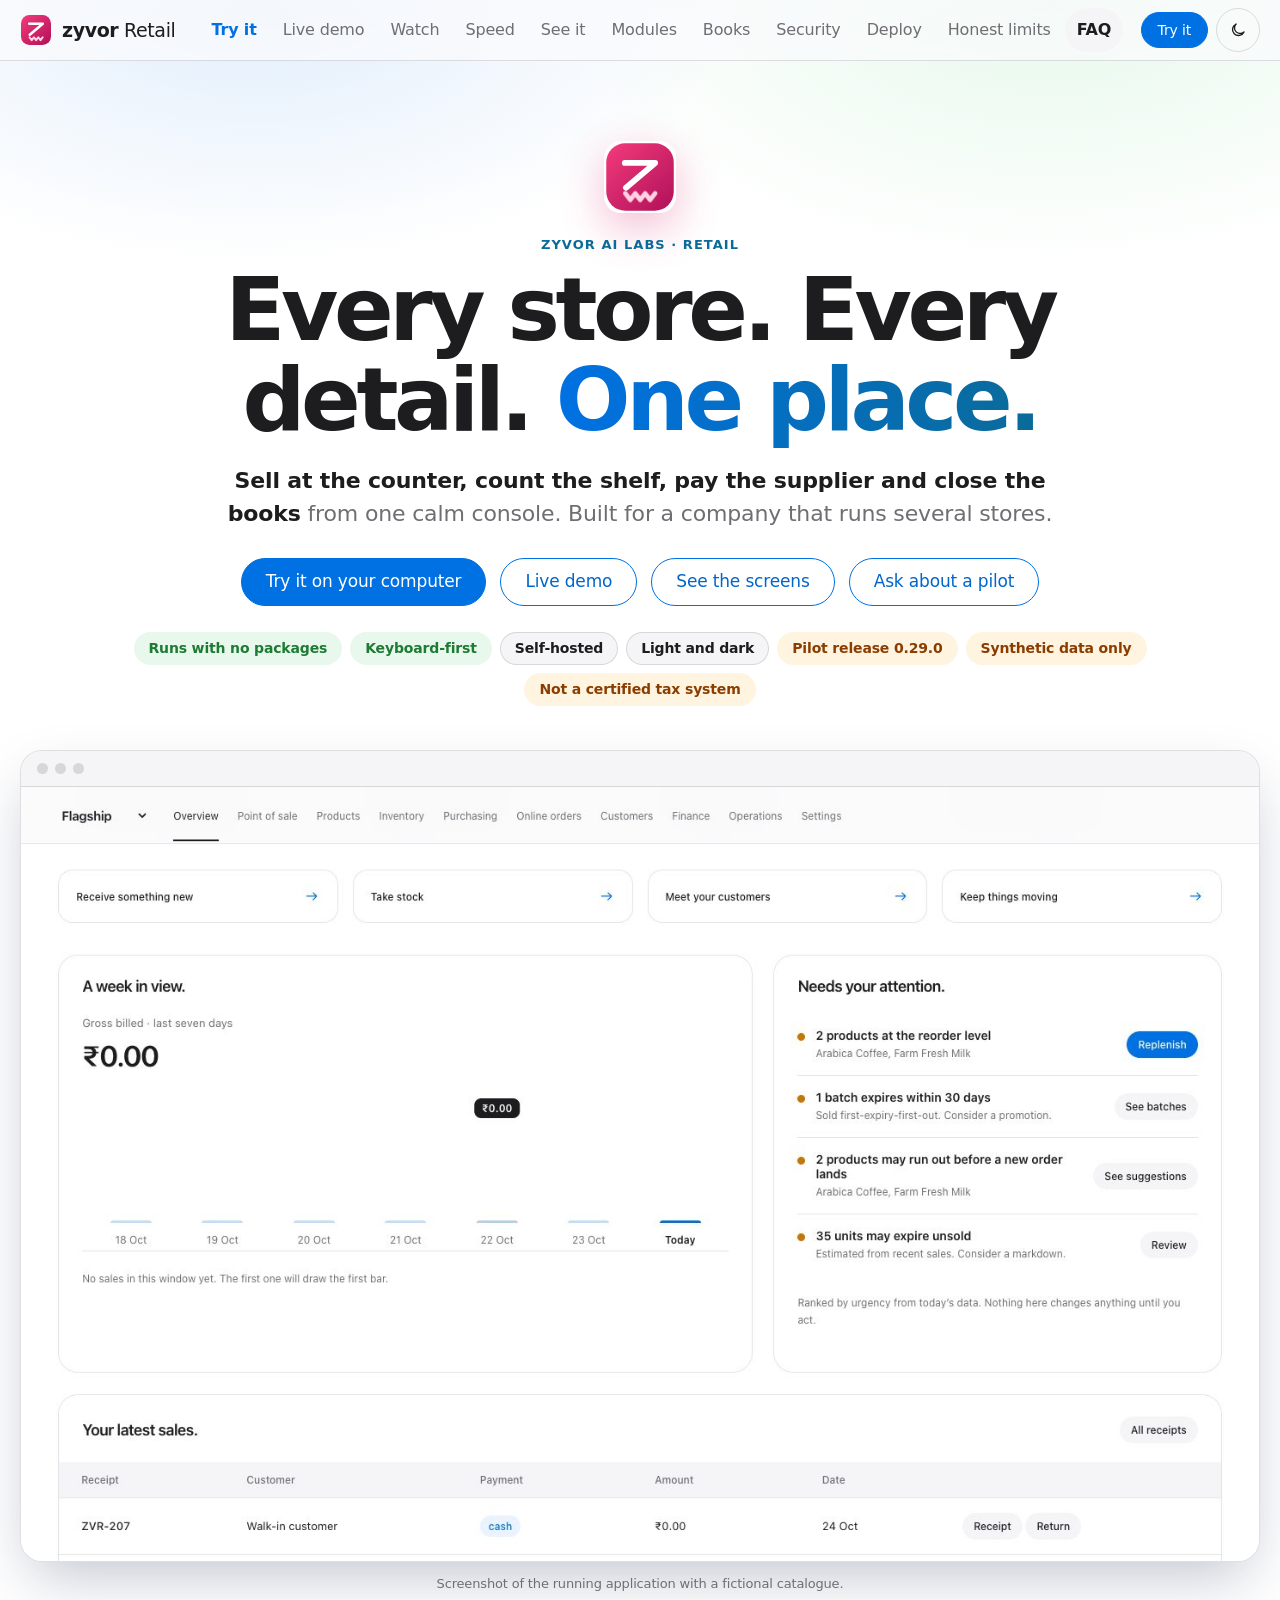
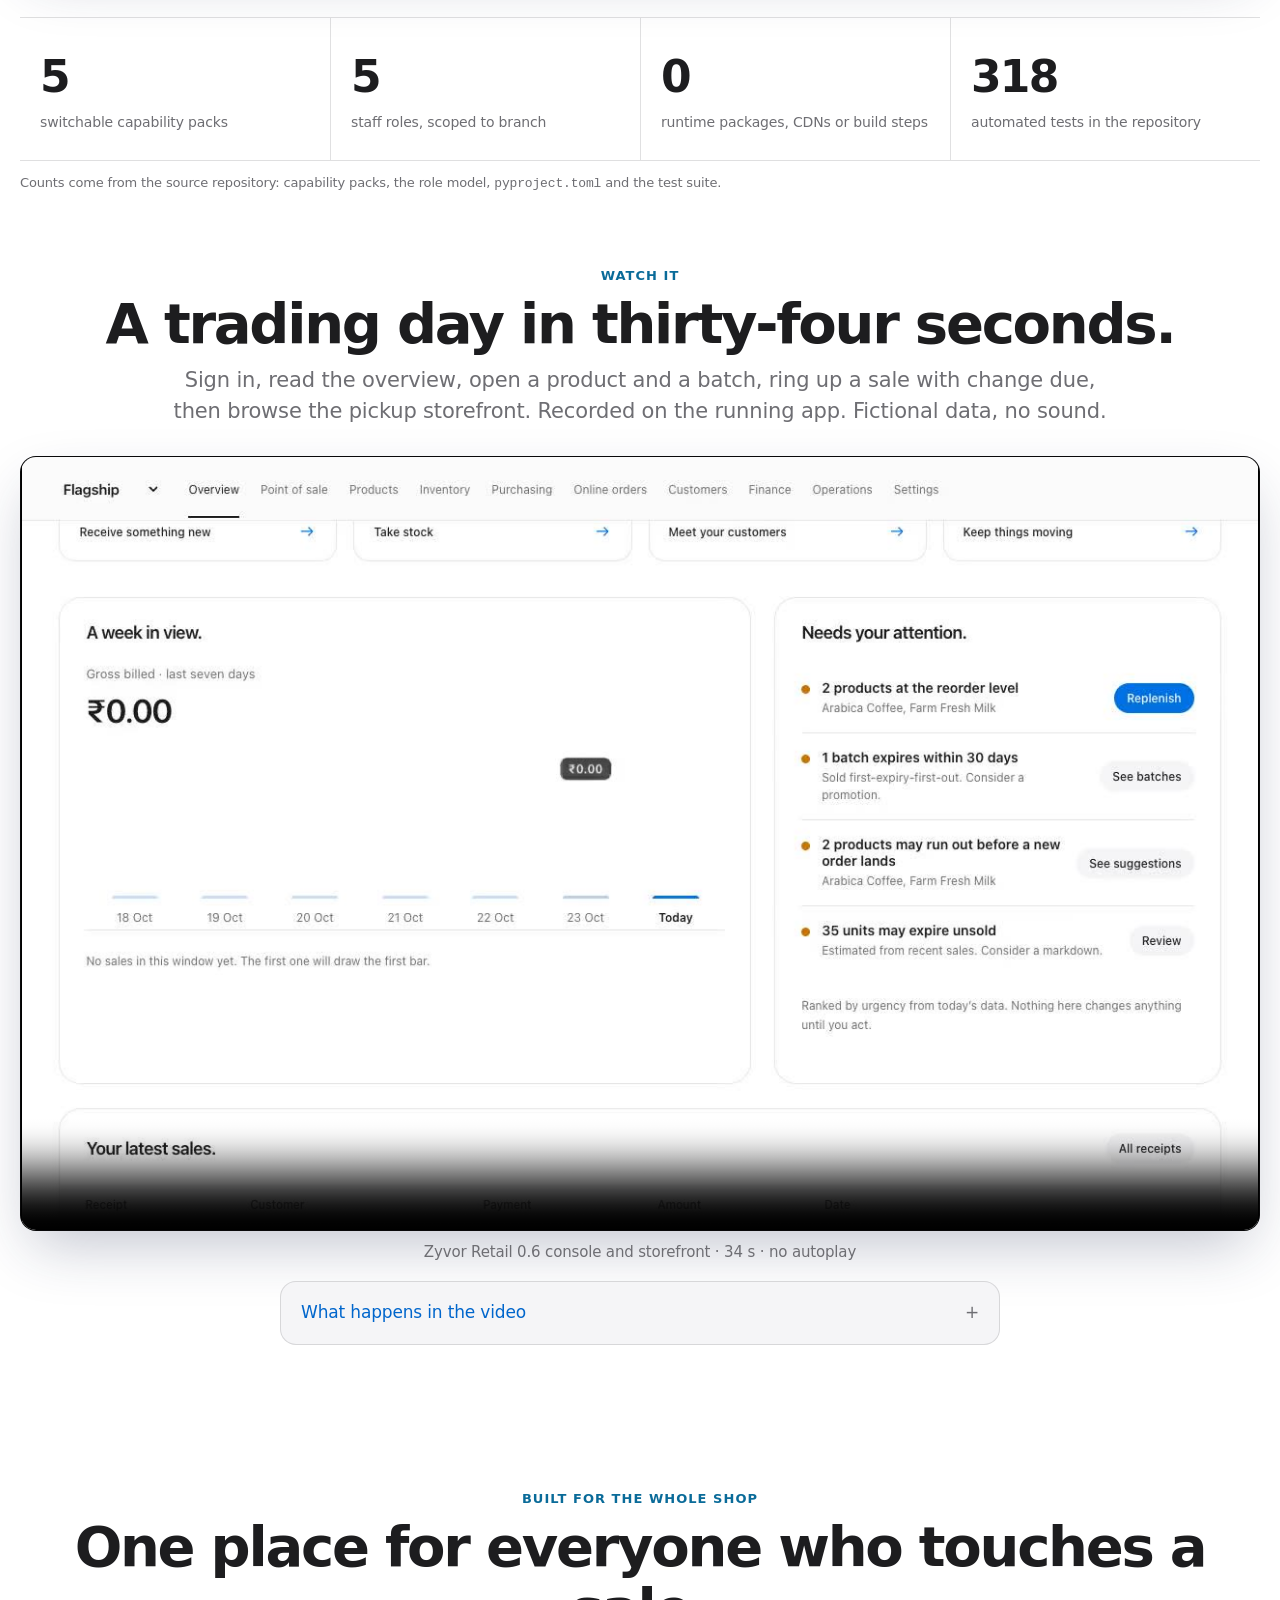
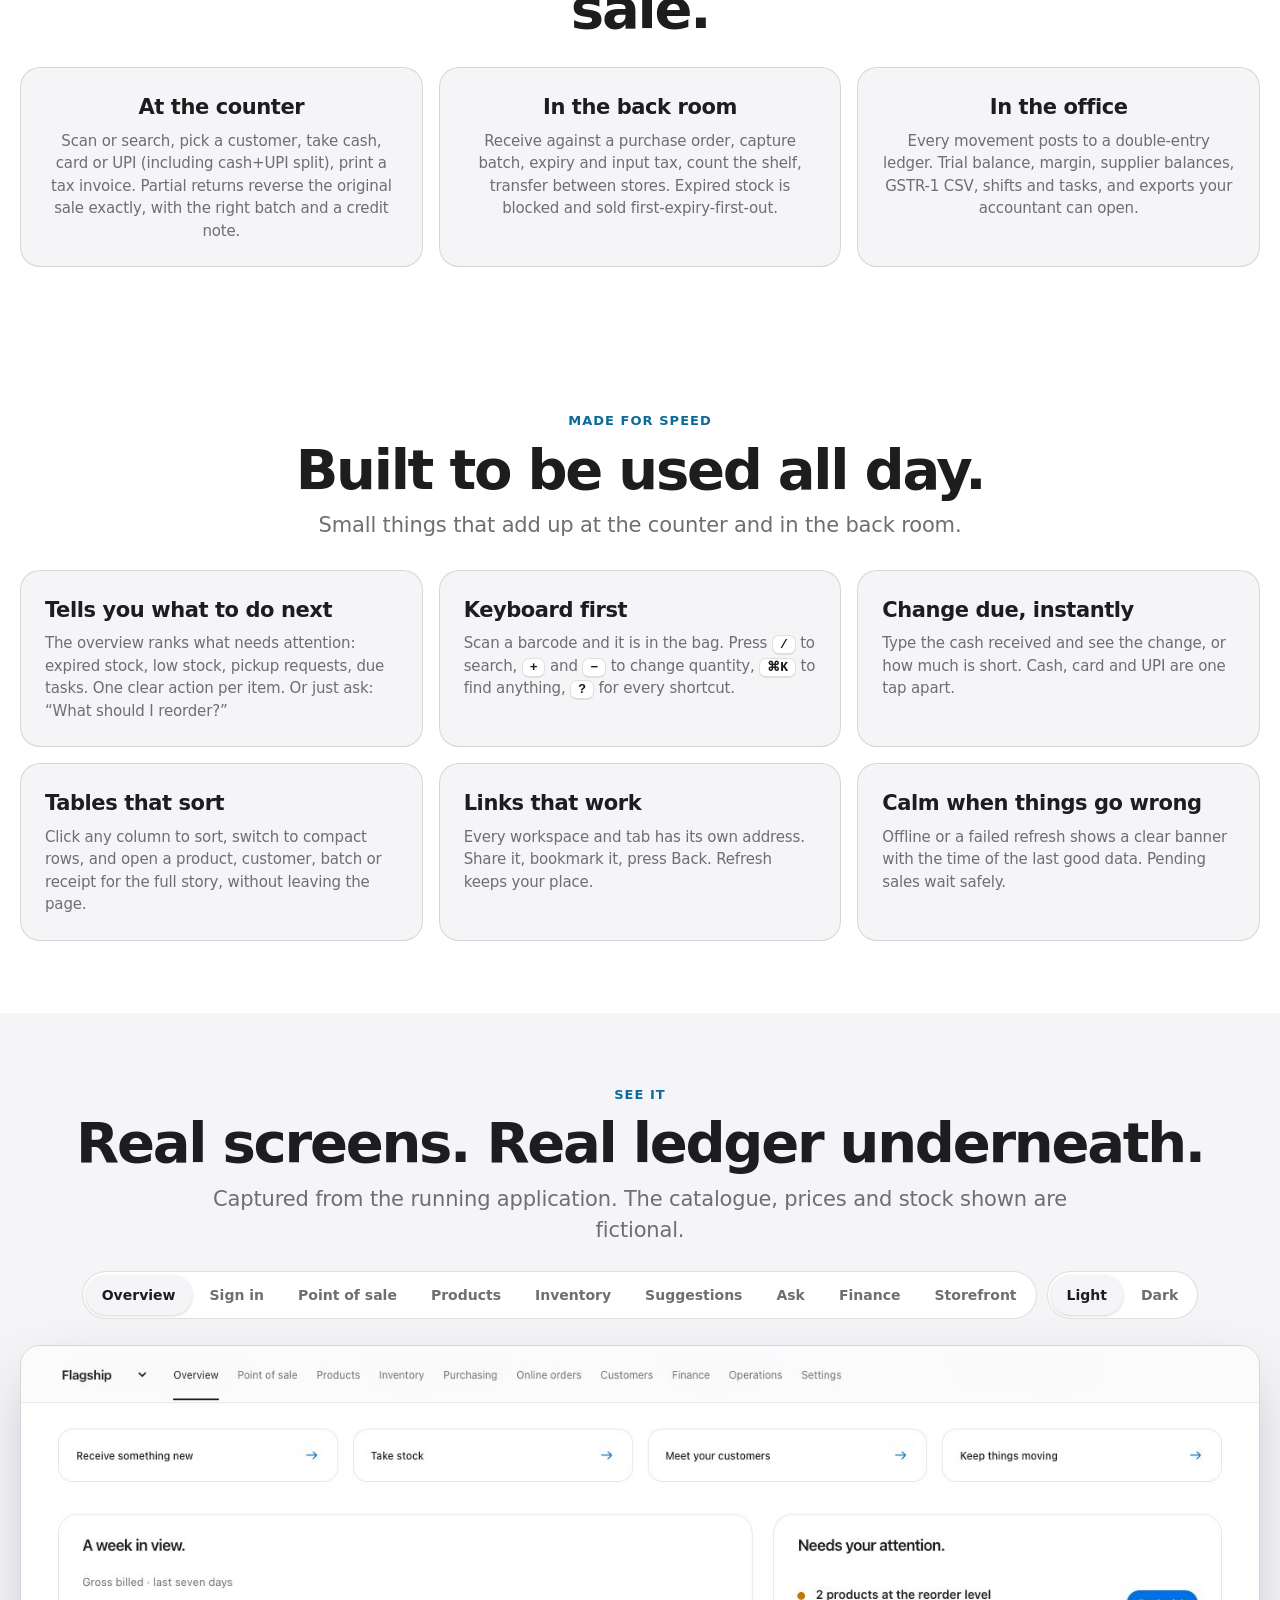
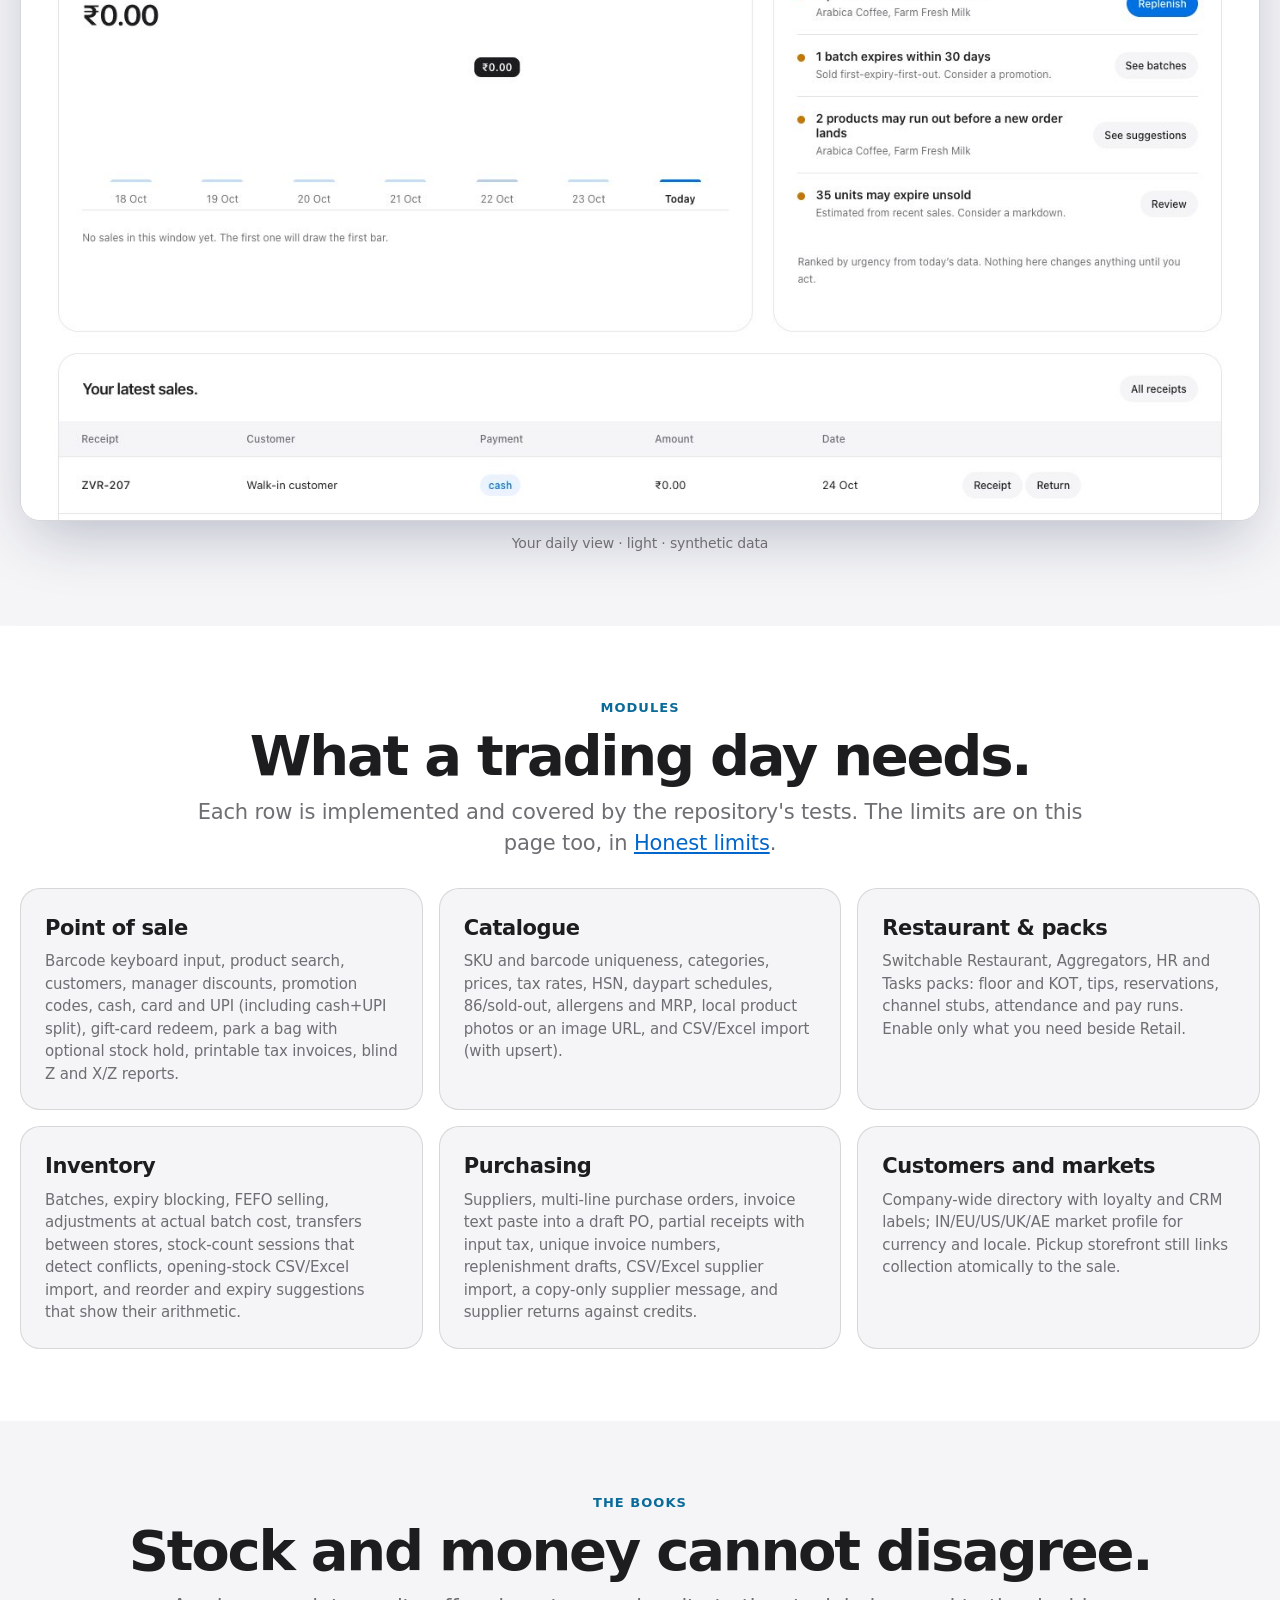
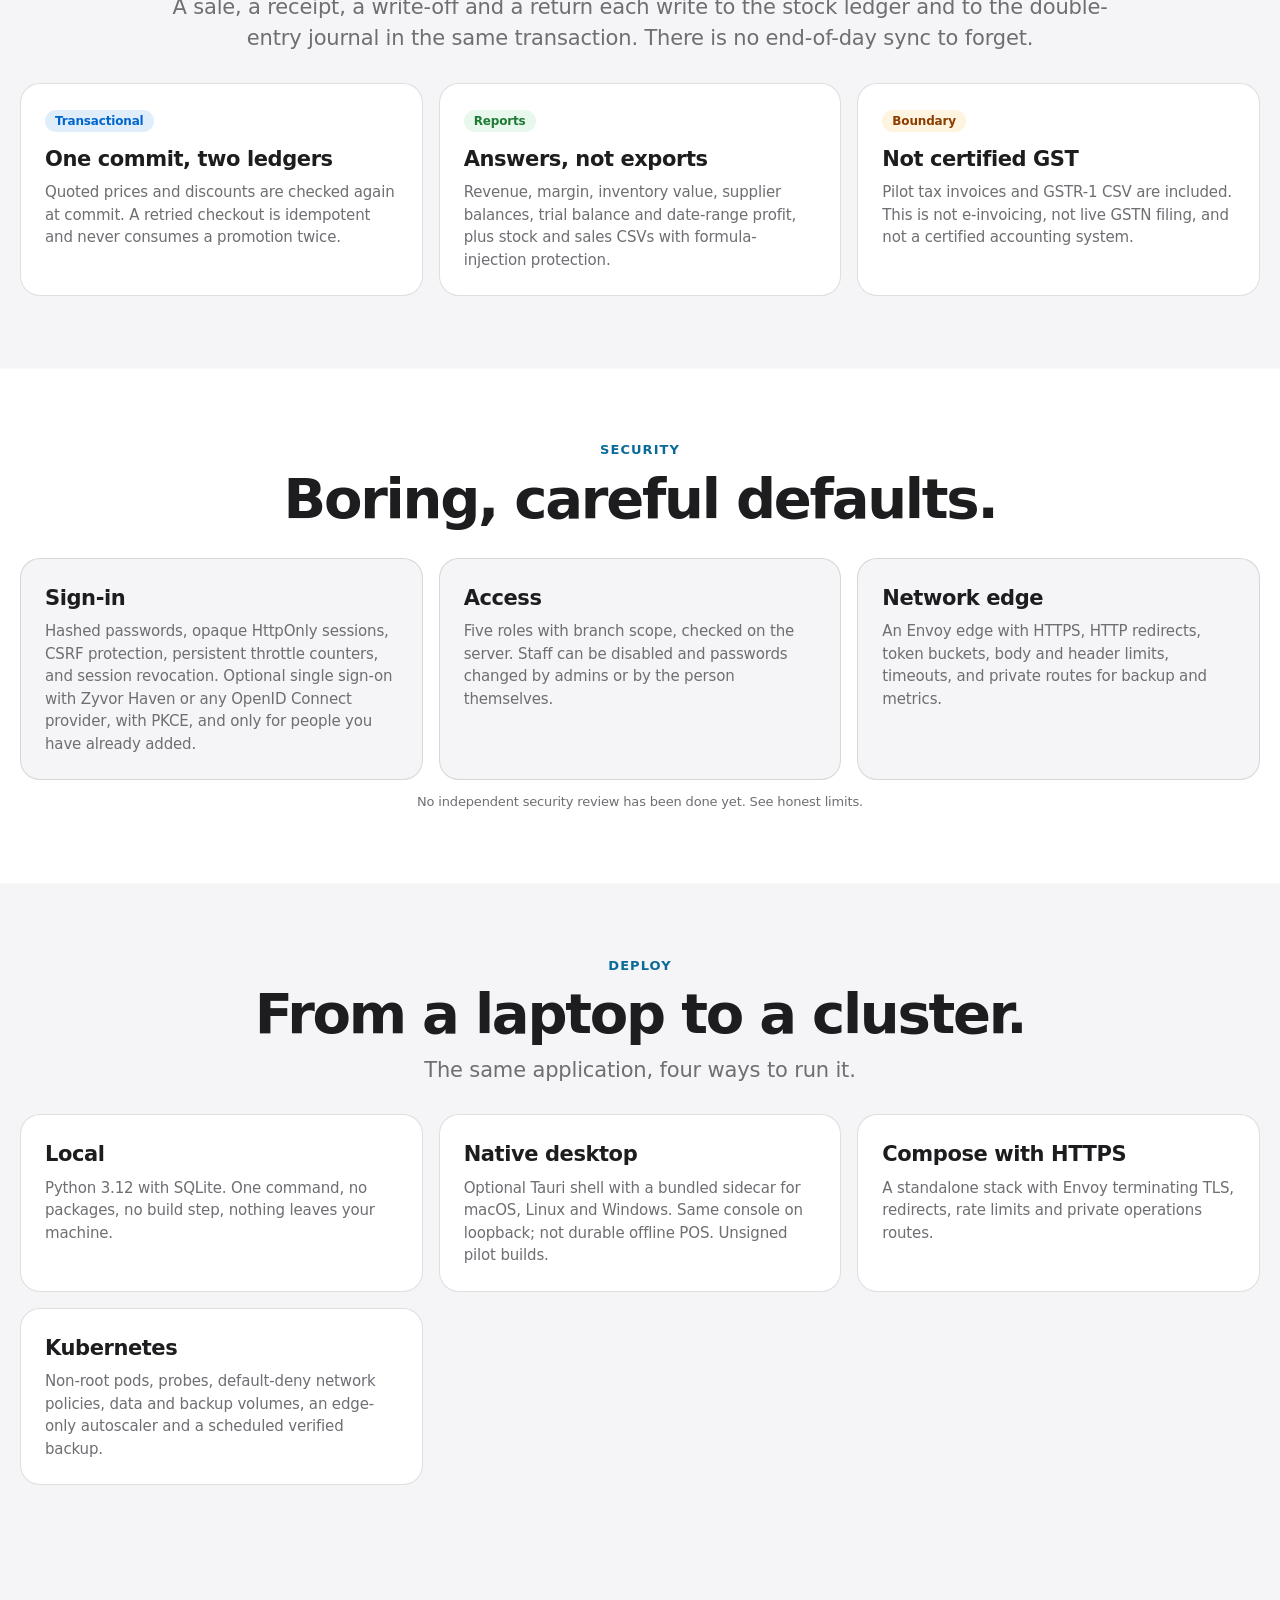
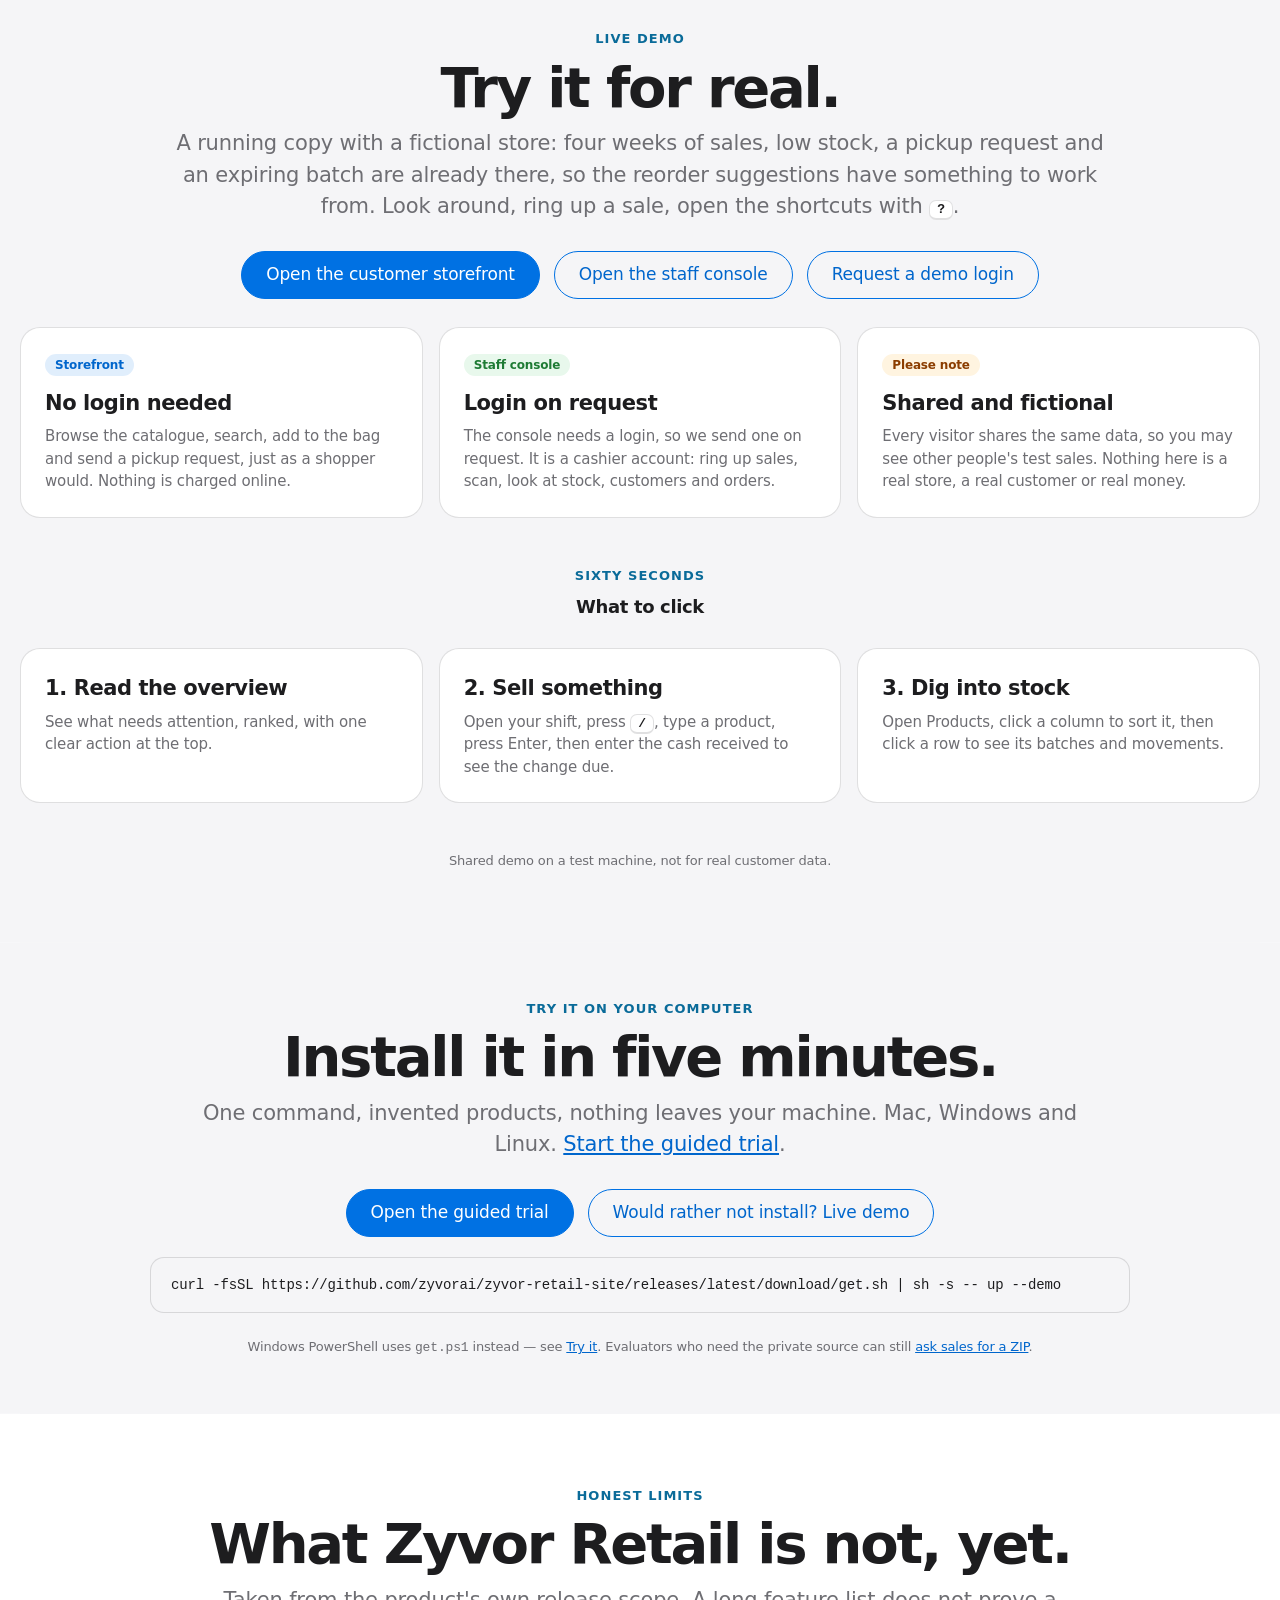
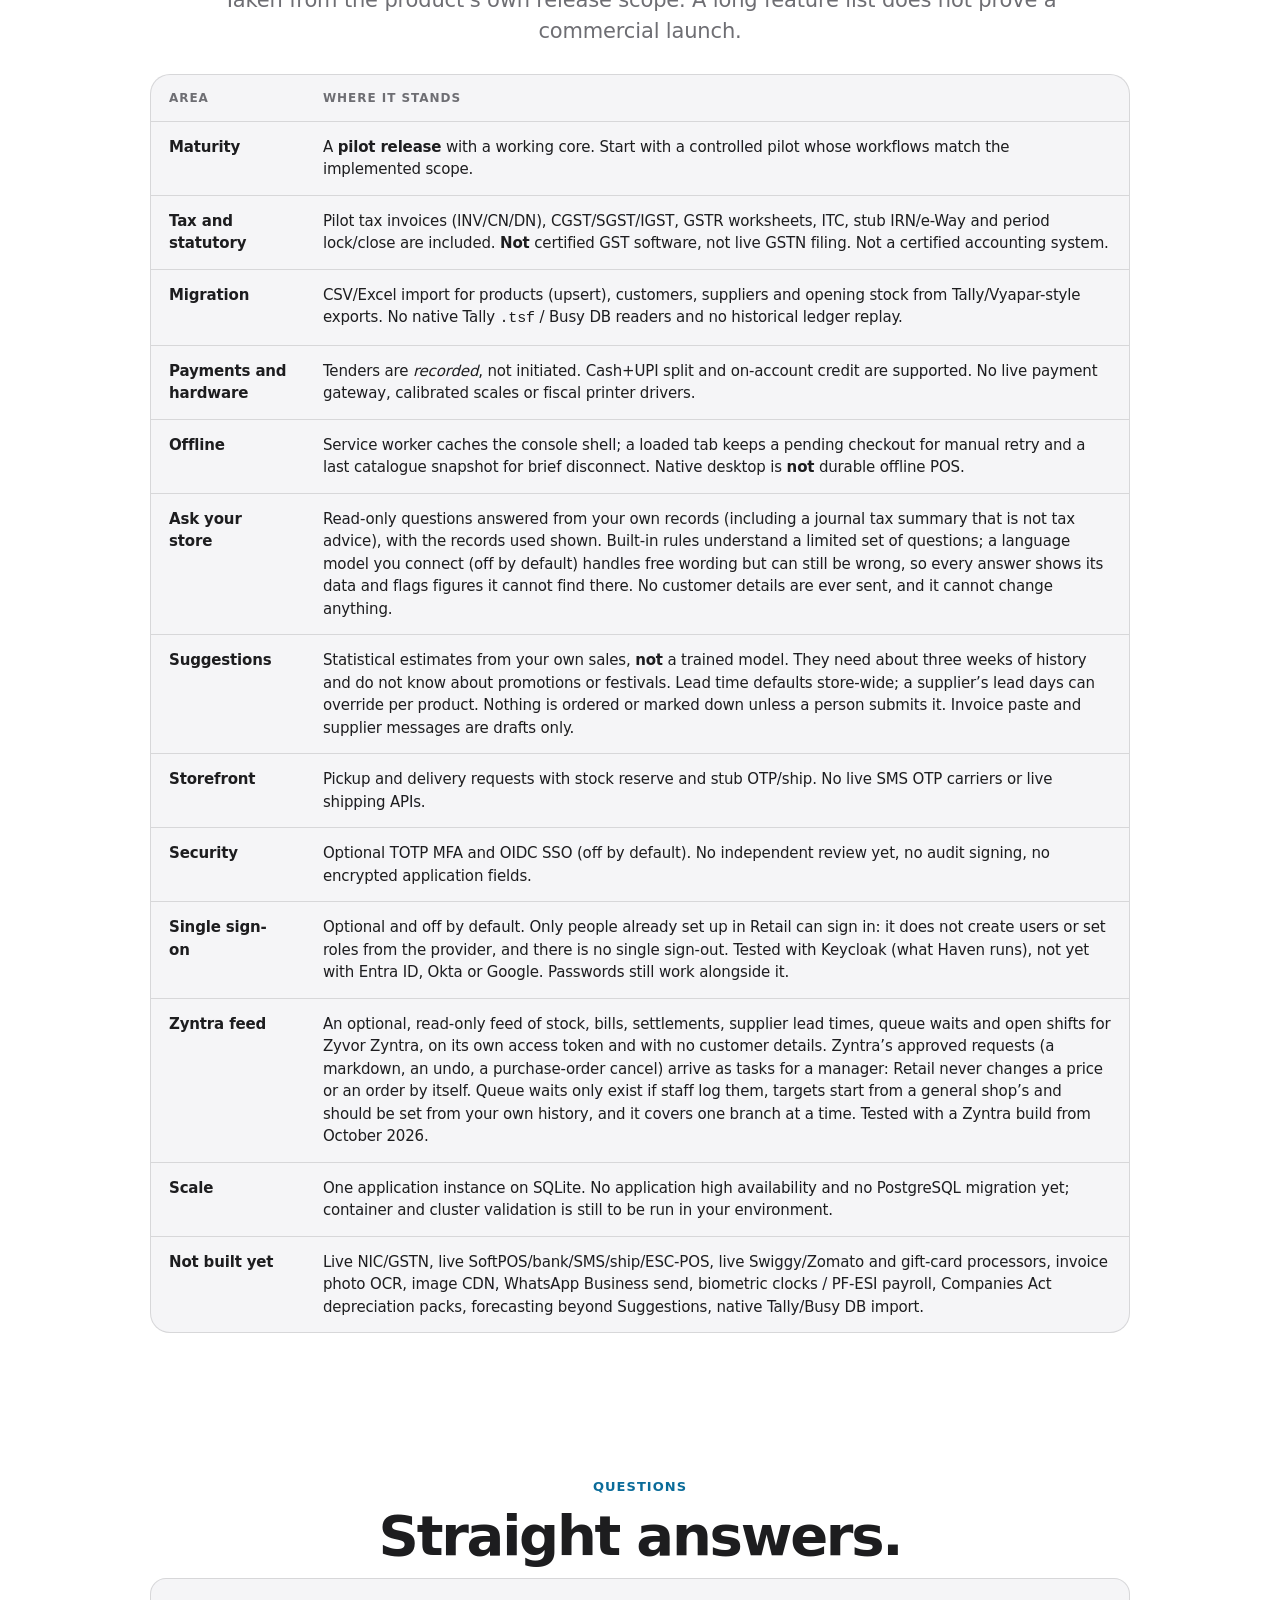
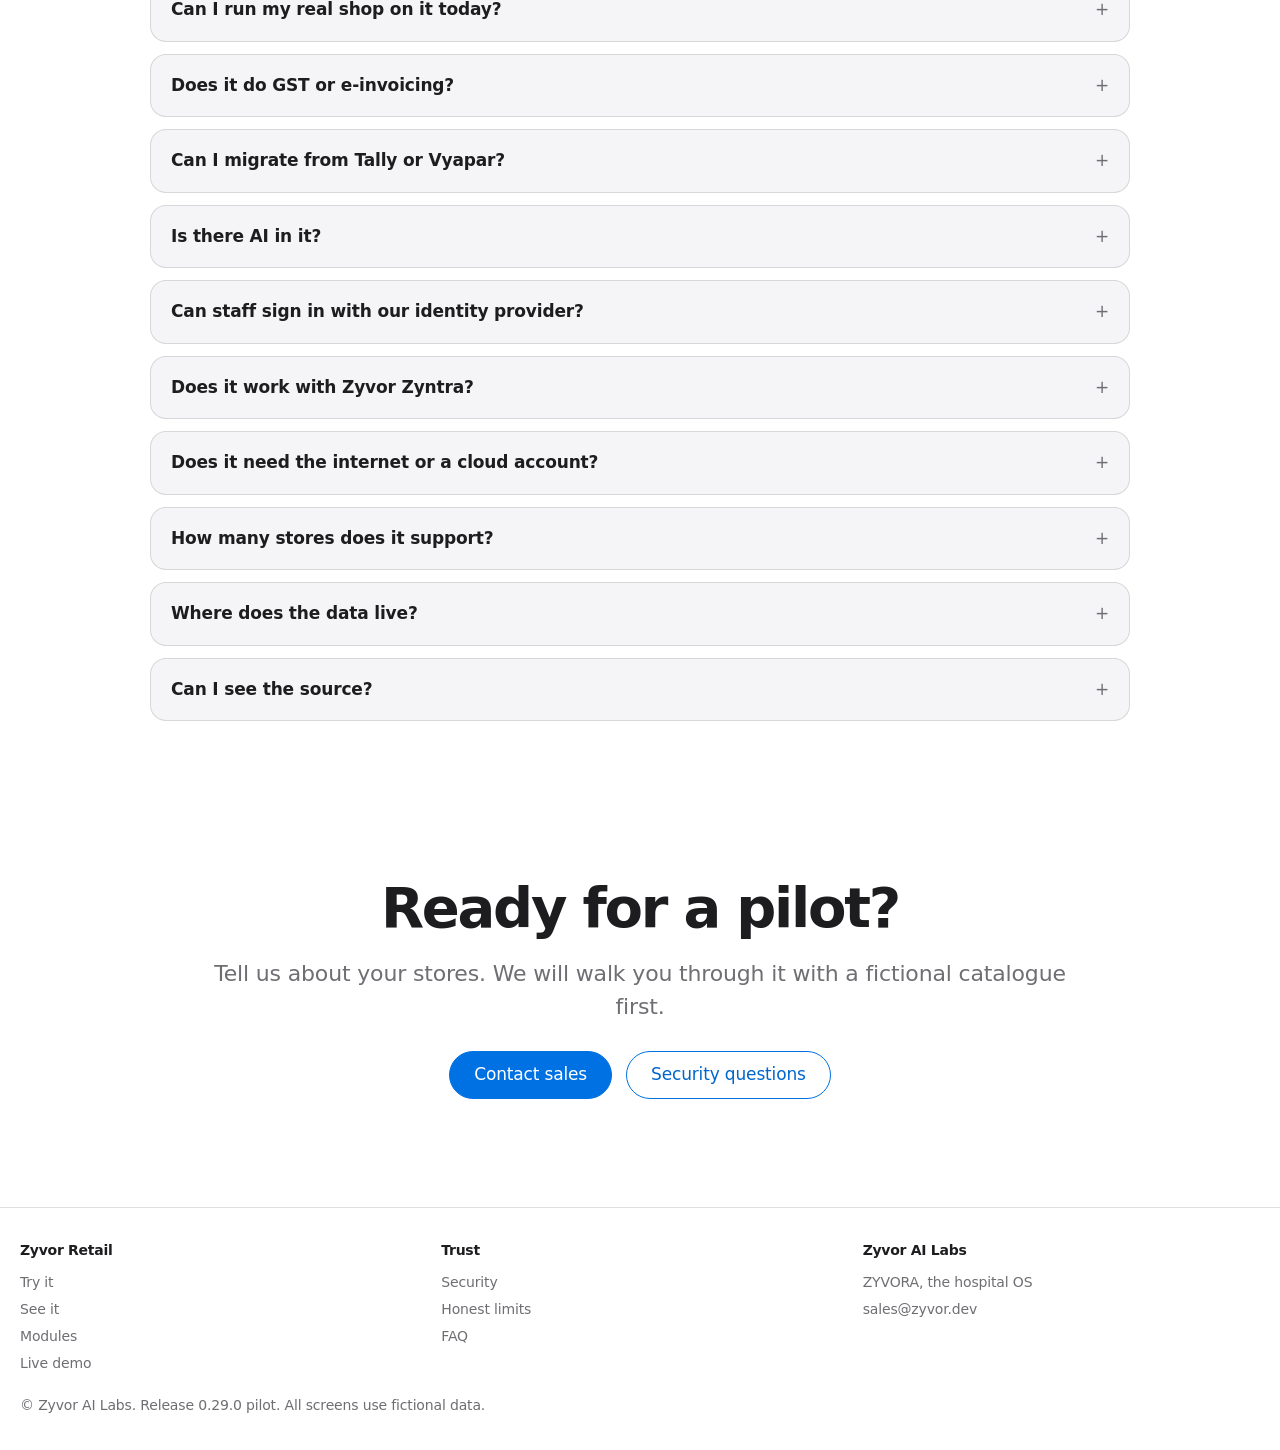
==== index.html @ 4e41969c "Site and trial assets for Zyvor Retail 0.29.0. Refresh GH Pages copy for packs, hospitality and IN/E" ====
<!doctype html>
<html lang="en" data-theme="light">
<head>
<meta charset="utf-8">
<meta name="viewport" content="width=device-width,initial-scale=1">
<title>Zyvor Retail · Every store. Every detail. One place.</title>
<meta name="description" content="Zyvor Retail is Zyvor AI Labs' retail application: point of sale, stock ledger with batches and expiry, purchasing, a pickup storefront and double-entry bookkeeping for a company with many stores. Runs with no packages and no cloud. Pilot release; synthetic data only.">
<meta name="theme-color" content="#ffffff">
<link rel="canonical" href="https://zyvorai.github.io/zyvor-retail-site/">
<link rel="icon" href="assets/retail.svg" type="image/svg+xml">
<link rel="apple-touch-icon" href="assets/apple-touch-icon.png">
<meta property="og:type" content="website">
<meta property="og:site_name" content="Zyvor Retail">
<meta property="og:title" content="Zyvor Retail · Every store. Every detail. One place.">
<meta property="og:description" content="POS, stock, purchasing, pickup storefront and bookkeeping for multi-store retail. No packages, no cloud.">
<meta property="og:url" content="https://zyvorai.github.io/zyvor-retail-site/">
<meta property="og:image" content="https://zyvorai.github.io/zyvor-retail-site/assets/og.png">
<meta property="og:image:width" content="1200"><meta property="og:image:height" content="630">
<meta property="og:image:alt" content="Zyvor Retail: every store, every detail, one place">
<meta name="twitter:card" content="summary_large_image">
<meta name="twitter:title" content="Zyvor Retail · Every store. Every detail. One place.">
<meta name="twitter:description" content="POS, stock, purchasing, pickup storefront and bookkeeping for multi-store retail.">
<meta name="twitter:image" content="https://zyvorai.github.io/zyvor-retail-site/assets/og.png">
<script type="application/ld+json">{"@context":"https://schema.org","@type":"SoftwareApplication","name":"Zyvor Retail","applicationCategory":"BusinessApplication","operatingSystem":"macOS, Windows, Linux, containers, Kubernetes","description":"Retail application for a company with several stores: point of sale, batch and expiry stock ledger, purchasing, customers, loyalty, pickup storefront and double-entry bookkeeping.","publisher":{"@type":"Organization","name":"Zyvor AI Labs"},"url":"https://zyvorai.github.io/zyvor-retail-site/"}</script>
<script src="theme.js"></script>
<link rel="stylesheet" href="site.css">
</head>
<body>
<a class="skip" href="#main">Skip to content</a>

<header class="bar">
  <a class="brand" href="#top" aria-label="Zyvor Retail home">
    <img class="logo" src="assets/retail.svg" alt="" width="32" height="32">
    <span class="wm"><b>zyvor</b> Retail</span>
  </a>
  <nav id="sections" aria-label="Sections">
    <a class="nav-try" href="try/">Try it</a><a href="#demo">Live demo</a><a href="#watch">Watch</a><a href="#speed">Speed</a><a href="#see">See it</a><a href="#modules">Modules</a><a href="#books">Books</a><a href="#security">Security</a><a href="#deploy">Deploy</a><a href="#honest">Honest limits</a><a href="#faq">FAQ</a>
  </nav>
  <div class="bar-actions">
    <a class="btn small primary" href="try/">Try it</a>
    <button id="theme" class="icon" type="button" aria-pressed="false" aria-label="Switch to dark mode">
      <svg class="i-moon" viewBox="0 0 24 24" aria-hidden="true"><path d="M20 14.5A8 8 0 1 1 9.5 4a6.5 6.5 0 0 0 10.5 10.5z"/></svg>
      <svg class="i-sun" viewBox="0 0 24 24" aria-hidden="true"><circle cx="12" cy="12" r="4"/><path d="M12 2v2M12 20v2M4.9 4.9l1.4 1.4M17.7 17.7l1.4 1.4M2 12h2M20 12h2M4.9 19.1l1.4-1.4M17.7 6.3l1.4-1.4"/></svg>
    </button>
  </div>
</header>

<main id="main">
<section class="hero" id="top">
  <svg class="hero-z z-draw" viewBox="0 0 64 64" width="72" height="72" role="img" aria-label="Zyvor Retail"><defs><linearGradient id="rg" x1="6" y1="4" x2="58" y2="60" gradientUnits="userSpaceOnUse"><stop offset="0" stop-color="#f0397a"/><stop offset="1" stop-color="#b3125b"/></linearGradient></defs><rect x="2" y="2" width="60" height="60" rx="17" fill="url(#rg)"/><path class="z-stroke" pathLength="1" d="M18.5 19.5H45.5L19.5 41.5" fill="none" stroke="#fff" stroke-width="5.2" stroke-linecap="round" stroke-linejoin="round"/><path class="z-tear" pathLength="1" d="M19 46.5l4.4 5.8 4.4-5.8 4.4 5.8 4.4-5.8 4.4 5.8 4.4-5.8" fill="none" stroke="#ffd1e3" stroke-width="4" stroke-linecap="round" stroke-linejoin="round"/></svg>
  <p class="kicker">Zyvor AI Labs · Retail</p>
  <h1>Every store. Every detail. <em>One place.</em></h1>
  <p class="lede"><strong>Sell at the counter, count the shelf, pay the supplier and close the books</strong> from one calm console. Built for a company that runs several stores.</p>
  <div class="cta"><a class="btn primary" href="try/">Try it on your computer</a><a class="btn" href="#demo">Live demo</a><a class="btn" href="#see">See the screens</a><a class="btn" href="mailto:sales@zyvor.dev?subject=Zyvor%20Retail%20pilot">Ask about a pilot</a></div>
  <ul class="chips" aria-label="Status">
    <li class="ok">Runs with no packages</li><li class="ok">Keyboard-first</li><li>Self-hosted</li><li>Light and dark</li><li class="warn">Pilot release 0.29.0</li><li class="warn">Synthetic data only</li><li class="warn">Not a certified tax system</li>
  </ul>
  <div class="window" role="group" aria-label="A screenshot of the Zyvor Retail overview (synthetic data)"><div class="dots" aria-hidden="true"><i></i><i></i><i></i></div>
    <img class="only-light" src="shots/light-overview.jpg" alt="Zyvor Retail overview: net revenue, gross profit, inventory value and replenishment, with quick actions (synthetic data)" width="1440" height="900" fetchpriority="high" decoding="async"><img class="only-dark" src="shots/dark-overview.jpg" alt="Zyvor Retail overview in dark mode (synthetic data)" width="1440" height="900" loading="lazy" decoding="async"></div>
  <p class="foot">Screenshot of the running application with a fictional catalogue.</p>
</section>

<section class="band" aria-label="By the numbers">
  <div><b>5</b><span>switchable capability packs</span></div>
  <div><b>5</b><span>staff roles, scoped to branch</span></div>
  <div><b>0</b><span>runtime packages, CDNs or build steps</span></div>
  <div><b>318</b><span>automated tests in the repository</span></div>
</section>
<p class="foot">Counts come from the source repository: capability packs, the role model, <code>pyproject.toml</code> and the test suite.</p>

<section id="watch" class="center">
  <p class="kicker">Watch it</p>
  <h2>A trading day in thirty-four seconds.</h2>
  <p class="sub">Sign in, read the overview, open a product and a batch, ring up a sale with change due, then browse the pickup storefront. Recorded on the running app. Fictional data, no sound.</p>
  <figure class="walk"><video controls preload="none" playsinline width="1280" height="800" poster="media/poster.jpg" aria-describedby="walk-text"><source src="media/walkthrough.webm" type="video/webm"><source src="media/walkthrough.mp4" type="video/mp4">Your browser cannot play this video. The screens are in the gallery below.</video><figcaption>Zyvor Retail 0.6 console and storefront · 34 s · no autoplay</figcaption></figure>
  <details class="walk-text" id="walk-text"><summary>What happens in the video</summary><ol><li>The login page, then the overview with a seven-day chart and the exact figure for one day.</li><li>A product opens in a drawer with its batches and recent movements.</li><li>A batch opens in a drawer with days to expiry, units and stock value.</li><li>Two items go into a sale, cash is entered, and the sale-complete screen shows change due.</li><li>The public storefront opens a product sheet, picks a quantity and adds it to the bag.</li></ol></details>
</section>

<section id="who" class="center">
  <p class="kicker">Built for the whole shop</p>
  <h2>One place for everyone who touches a sale.</h2>
  <div class="grid">
    <div class="card rv"><h3>At the counter</h3><p>Scan or search, pick a customer, take cash, card or UPI (including cash+UPI split), print a tax invoice. Partial returns reverse the original sale exactly, with the right batch and a credit note.</p></div>
    <div class="card rv"><h3>In the back room</h3><p>Receive against a purchase order, capture batch, expiry and input tax, count the shelf, transfer between stores. Expired stock is blocked and sold first-expiry-first-out.</p></div>
    <div class="card rv"><h3>In the office</h3><p>Every movement posts to a double-entry ledger. Trial balance, margin, supplier balances, GSTR-1 CSV, shifts and tasks, and exports your accountant can open.</p></div>
  </div>
</section>

<section id="speed">
  <div class="center"><p class="kicker">Made for speed</p><h2>Built to be used all day.</h2><p class="sub">Small things that add up at the counter and in the back room.</p></div>
  <div class="grid">
    <div class="card rv"><h3>Tells you what to do next</h3><p>The overview ranks what needs attention: expired stock, low stock, pickup requests, due tasks. One clear action per item. Or just ask: &ldquo;What should I reorder?&rdquo;</p></div>
    <div class="card rv"><h3>Keyboard first</h3><p>Scan a barcode and it is in the bag. Press <kbd>/</kbd> to search, <kbd>+</kbd> and <kbd>&minus;</kbd> to change quantity, <kbd>&#8984;K</kbd> to find anything, <kbd>?</kbd> for every shortcut.</p></div>
    <div class="card rv"><h3>Change due, instantly</h3><p>Type the cash received and see the change, or how much is short. Cash, card and UPI are one tap apart.</p></div>
    <div class="card rv"><h3>Tables that sort</h3><p>Click any column to sort, switch to compact rows, and open a product, customer, batch or receipt for the full story, without leaving the page.</p></div>
    <div class="card rv"><h3>Links that work</h3><p>Every workspace and tab has its own address. Share it, bookmark it, press Back. Refresh keeps your place.</p></div>
    <div class="card rv"><h3>Calm when things go wrong</h3><p>Offline or a failed refresh shows a clear banner with the time of the last good data. Pending sales wait safely.</p></div>
  </div>
</section>

<section id="see" class="tint">
  <div class="center"><p class="kicker">See it</p><h2>Real screens. Real ledger underneath.</h2><p class="sub">Captured from the running application. The catalogue, prices and stock shown are fictional.</p></div>
  <div class="controls">
    <div class="seg" role="radiogroup" aria-label="Screen" data-key="view">
      <button type="button" role="radio" aria-checked="true" data-value="overview">Overview</button>
      <button type="button" role="radio" aria-checked="false" data-value="login">Sign in</button>
      <button type="button" role="radio" aria-checked="false" data-value="pos">Point of sale</button>
      <button type="button" role="radio" aria-checked="false" data-value="products">Products</button>
      <button type="button" role="radio" aria-checked="false" data-value="inventory">Inventory</button>
      <button type="button" role="radio" aria-checked="false" data-value="suggestions">Suggestions</button>
      <button type="button" role="radio" aria-checked="false" data-value="ask">Ask</button>
      <button type="button" role="radio" aria-checked="false" data-value="finance">Finance</button>
      <button type="button" role="radio" aria-checked="false" data-value="shop">Storefront</button>
    </div>
    <div class="seg" role="radiogroup" aria-label="Appearance" data-key="mode">
      <button type="button" role="radio" aria-checked="true" data-value="light">Light</button>
      <button type="button" role="radio" aria-checked="false" data-value="dark">Dark</button>
    </div>
  </div>
  <figure class="shot"><img id="shot" src="shots/light-overview.jpg" alt="Zyvor Retail: Your daily view, light appearance, synthetic data" width="1440" height="900" loading="lazy"><figcaption id="shot-cap">Your daily view · light · synthetic data</figcaption></figure>
</section>

<section id="modules">
  <div class="center"><p class="kicker">Modules</p><h2>What a trading day needs.</h2><p class="sub">Each row is implemented and covered by the repository's tests. The limits are on this page too, in <a href="#honest">Honest limits</a>.</p></div>
  <div class="grid">
    <div class="card rv"><h3>Point of sale</h3><p>Barcode keyboard input, product search, customers, manager discounts, promotion codes, cash, card and UPI (including cash+UPI split), gift-card redeem, park a bag with optional stock hold, printable tax invoices, blind Z and X/Z reports.</p></div>
    <div class="card rv"><h3>Catalogue</h3><p>SKU and barcode uniqueness, categories, prices, tax rates, HSN, daypart schedules, 86/sold-out, allergens and MRP, local product photos or an image URL, and CSV/Excel import (with upsert).</p></div>
    <div class="card rv"><h3>Restaurant &amp; packs</h3><p>Switchable Restaurant, Aggregators, HR and Tasks packs: floor and KOT, tips, reservations, channel stubs, attendance and pay runs. Enable only what you need beside Retail.</p></div>
    <div class="card rv"><h3>Inventory</h3><p>Batches, expiry blocking, FEFO selling, adjustments at actual batch cost, transfers between stores, stock-count sessions that detect conflicts, opening-stock CSV/Excel import, and reorder and expiry suggestions that show their arithmetic.</p></div>
    <div class="card rv"><h3>Purchasing</h3><p>Suppliers, multi-line purchase orders, invoice text paste into a draft PO, partial receipts with input tax, unique invoice numbers, replenishment drafts, CSV/Excel supplier import, a copy-only supplier message, and supplier returns against credits.</p></div>
    <div class="card rv"><h3>Customers and markets</h3><p>Company-wide directory with loyalty and CRM labels; IN/EU/US/UK/AE market profile for currency and locale. Pickup storefront still links collection atomically to the sale.</p></div>
  </div>
</section>

<section id="books" class="tint">
  <div class="center"><p class="kicker">The books</p><h2>Stock and money cannot disagree.</h2><p class="sub">A sale, a receipt, a write-off and a return each write to the stock ledger and to the double-entry journal in the same transaction. There is no end-of-day sync to forget.</p></div>
  <div class="grid">
    <div class="card rv"><span class="tag t-b">Transactional</span><h3>One commit, two ledgers</h3><p>Quoted prices and discounts are checked again at commit. A retried checkout is idempotent and never consumes a promotion twice.</p></div>
    <div class="card rv"><span class="tag t-g">Reports</span><h3>Answers, not exports</h3><p>Revenue, margin, inventory value, supplier balances, trial balance and date-range profit, plus stock and sales CSVs with formula-injection protection.</p></div>
    <div class="card rv"><span class="tag t-a">Boundary</span><h3>Not certified GST</h3><p>Pilot tax invoices and GSTR-1 CSV are included. This is not e-invoicing, not live GSTN filing, and not a certified accounting system.</p></div>
  </div>
</section>

<section id="security">
  <div class="center"><p class="kicker">Security</p><h2>Boring, careful defaults.</h2></div>
  <div class="grid">
    <div class="card rv"><h3>Sign-in</h3><p>Hashed passwords, opaque HttpOnly sessions, CSRF protection, persistent throttle counters, and session revocation. Optional single sign-on with Zyvor Haven or any OpenID Connect provider, with PKCE, and only for people you have already added.</p></div>
    <div class="card rv"><h3>Access</h3><p>Five roles with branch scope, checked on the server. Staff can be disabled and passwords changed by admins or by the person themselves.</p></div>
    <div class="card rv"><h3>Network edge</h3><p>An Envoy edge with HTTPS, HTTP redirects, token buckets, body and header limits, timeouts, and private routes for backup and metrics.</p></div>
  </div>
  <p class="foot center">No independent security review has been done yet. See honest limits.</p>
</section>

<section id="deploy" class="tint">
  <div class="center"><p class="kicker">Deploy</p><h2>From a laptop to a cluster.</h2><p class="sub">The same application, four ways to run it.</p></div>
  <div class="grid">
    <div class="card rv"><h3>Local</h3><p>Python 3.12 with SQLite. One command, no packages, no build step, nothing leaves your machine.</p></div>
    <div class="card rv"><h3>Native desktop</h3><p>Optional Tauri shell with a bundled sidecar for macOS, Linux and Windows. Same console on loopback; not durable offline POS. Unsigned pilot builds.</p></div>
    <div class="card rv"><h3>Compose with HTTPS</h3><p>A standalone stack with Envoy terminating TLS, redirects, rate limits and private operations routes.</p></div>
    <div class="card rv"><h3>Kubernetes</h3><p>Non-root pods, probes, default-deny network policies, data and backup volumes, an edge-only autoscaler and a scheduled verified backup.</p></div>
  </div>
</section>

<section id="demo" class="tint">
  <div class="center"><p class="kicker">Live demo</p><h2>Try it for real.</h2><p class="sub">A running copy with a fictional store: four weeks of sales, low stock, a pickup request and an expiring batch are already there, so the reorder suggestions have something to work from. Look around, ring up a sale, open the shortcuts with <kbd>?</kbd>.</p></div>
  <div class="cta"><a class="btn primary" href="https://80-79-5-173.sslip.io/shop">Open the customer storefront</a><a class="btn" href="https://80-79-5-173.sslip.io/">Open the staff console</a><a class="btn" href="mailto:sales@zyvor.dev?subject=Zyvor%20Retail%20demo%20login&amp;body=Hi%2C%20please%20send%20me%20the%20demo%20login%20for%20Zyvor%20Retail.%0A%0AName%3A%0ACompany%3A">Request a demo login</a></div>
  <div class="grid">
    <div class="card rv"><span class="tag t-b">Storefront</span><h3>No login needed</h3><p>Browse the catalogue, search, add to the bag and send a pickup request, just as a shopper would. Nothing is charged online.</p></div>
    <div class="card rv"><span class="tag t-g">Staff console</span><h3>Login on request</h3><p>The console needs a login, so we send one on request. It is a cashier account: ring up sales, scan, look at stock, customers and orders.</p></div>
    <div class="card rv"><span class="tag t-a">Please note</span><h3>Shared and fictional</h3><p>Every visitor shares the same data, so you may see other people's test sales. Nothing here is a real store, a real customer or real money.</p></div>
  </div>
  <div class="center"><p class="kicker">Sixty seconds</p><h3>What to click</h3></div>
  <div class="grid">
    <div class="card rv"><h3>1. Read the overview</h3><p>See what needs attention, ranked, with one clear action at the top.</p></div>
    <div class="card rv"><h3>2. Sell something</h3><p>Open your shift, press <kbd>/</kbd>, type a product, press Enter, then enter the cash received to see the change due.</p></div>
    <div class="card rv"><h3>3. Dig into stock</h3><p>Open Products, click a column to sort it, then click a row to see its batches and movements.</p></div>
  </div>
  <p class="foot center">Shared demo on a test machine, not for real customer data.</p>
</section>

<section class="tint try-band" id="install">
  <div class="center"><p class="kicker">Try it on your computer</p><h2>Install it in five minutes.</h2><p class="sub">One command, invented products, nothing leaves your machine. Mac, Windows and Linux. <a href="try/">Start the guided trial</a>.</p></div>
  <div class="cta"><a class="btn primary" href="try/">Open the guided trial</a><a class="btn" href="#demo">Would rather not install? Live demo</a></div>
  <pre class="cmd" tabindex="0"><code>curl -fsSL https://github.com/zyvorai/zyvor-retail-site/releases/latest/download/get.sh | sh -s -- up --demo</code></pre>
  <p class="small center">Windows PowerShell uses <code>get.ps1</code> instead — see <a href="try/">Try it</a>. Evaluators who need the private source can still <a href="mailto:sales@zyvor.dev?subject=Zyvor%20Retail%20pilot">ask sales for a ZIP</a>.</p>
</section>

<section id="honest">
  <div class="center"><p class="kicker">Honest limits</p><h2>What Zyvor Retail is not, yet.</h2><p class="sub">Taken from the product's own release scope. A long feature list does not prove a commercial launch.</p></div>
  <table>
    <thead><tr><th>Area</th><th>Where it stands</th></tr></thead>
    <tbody>
      <tr><td>Maturity</td><td>A <b>pilot release</b> with a working core. Start with a controlled pilot whose workflows match the implemented scope.</td></tr>
      <tr><td>Tax and statutory</td><td>Pilot tax invoices (INV/CN/DN), CGST/SGST/IGST, GSTR worksheets, ITC, stub IRN/e-Way and period lock/close are included. <b>Not</b> certified GST software, not live GSTN filing. Not a certified accounting system.</td></tr>
      <tr><td>Migration</td><td>CSV/Excel import for products (upsert), customers, suppliers and opening stock from Tally/Vyapar-style exports. No native Tally <code>.tsf</code> / Busy DB readers and no historical ledger replay.</td></tr>
      <tr><td>Payments and hardware</td><td>Tenders are <i>recorded</i>, not initiated. Cash+UPI split and on-account credit are supported. No live payment gateway, calibrated scales or fiscal printer drivers.</td></tr>
      <tr><td>Offline</td><td>Service worker caches the console shell; a loaded tab keeps a pending checkout for manual retry and a last catalogue snapshot for brief disconnect. Native desktop is <b>not</b> durable offline POS.</td></tr>
      <tr><td>Ask your store</td><td>Read-only questions answered from your own records (including a journal tax summary that is not tax advice), with the records used shown. Built-in rules understand a limited set of questions; a language model you connect (off by default) handles free wording but can still be wrong, so every answer shows its data and flags figures it cannot find there. No customer details are ever sent, and it cannot change anything.</td></tr>
      <tr><td>Suggestions</td><td>Statistical estimates from your own sales, <b>not</b> a trained model. They need about three weeks of history and do not know about promotions or festivals. Lead time defaults store-wide; a supplier&rsquo;s lead days can override per product. Nothing is ordered or marked down unless a person submits it. Invoice paste and supplier messages are drafts only.</td></tr>
      <tr><td>Storefront</td><td>Pickup and delivery requests with stock reserve and stub OTP/ship. No live SMS OTP carriers or live shipping APIs.</td></tr>
      <tr><td>Security</td><td>Optional TOTP MFA and OIDC SSO (off by default). No independent review yet, no audit signing, no encrypted application fields.</td></tr>
      <tr><td>Single sign-on</td><td>Optional and off by default. Only people already set up in Retail can sign in: it does not create users or set roles from the provider, and there is no single sign-out. Tested with Keycloak (what Haven runs), not yet with Entra ID, Okta or Google. Passwords still work alongside it.</td></tr>
      <tr><td>Zyntra feed</td><td>An optional, read-only feed of stock, bills, settlements, supplier lead times, queue waits and open shifts for Zyvor Zyntra, on its own access token and with no customer details. Zyntra&rsquo;s approved requests (a markdown, an undo, a purchase-order cancel) arrive as tasks for a manager: Retail never changes a price or an order by itself. Queue waits only exist if staff log them, targets start from a general shop&rsquo;s and should be set from your own history, and it covers one branch at a time. Tested with a Zyntra build from October 2026.</td></tr>
      <tr><td>Scale</td><td>One application instance on SQLite. No application high availability and no PostgreSQL migration yet; container and cluster validation is still to be run in your environment.</td></tr>
      <tr><td>Not built yet</td><td>Live NIC/GSTN, live SoftPOS/bank/SMS/ship/ESC-POS, live Swiggy/Zomato and gift-card processors, invoice photo OCR, image CDN, WhatsApp Business send, biometric clocks / PF-ESI payroll, Companies Act depreciation packs, forecasting beyond Suggestions, native Tally/Busy DB import.</td></tr>
    </tbody>
  </table>
</section>

<section id="faq">
  <div class="center"><p class="kicker">Questions</p><h2>Straight answers.</h2></div>
  <details><summary>Can I run my real shop on it today?</summary><p>Treat it as a pilot. The core trading, stock, tax-invoice and ledger flows work and are tested, but certified GST filing, payment gateways and hardware drivers are not there. Pilot it alongside your existing process first.</p></details>
  <details><summary>Does it do GST or e-invoicing?</summary><p>Pilot tax invoices (INV/CN/DN), CGST/SGST/IGST, GSTR worksheets and stub IRN/e-Way are included. This is not certified GST software and not live GSTN filing. Not a certified accounting system.</p></details>
  <details><summary>Can I migrate from Tally or Vyapar?</summary><p>Yes for masters: export CSV or Excel from the old app, then import products, customers, suppliers and opening stock in Settings or via the CLI. Zyvor does not read native Tally or Busy database files.</p></details>
  <details><summary>Is there AI in it?</summary><p>Two features. Suggestions is a statistical forecast, not a trained model: it turns your sales history into reorder and expiry advice that shows its arithmetic. Ask your store answers plain-language questions from your own records. By default it uses built-in rules and makes no network call. If you point it at a language model you run or choose (any OpenAI-compatible endpoint, such as Zyvor Nuvora or a local Ollama), the model only picks from a fixed set of read-only report functions and writes up the result. It is off until you set it up, it never sees customer names or phone numbers, and it cannot change anything.</p></details>
  <details><summary>Can staff sign in with our identity provider?</summary><p>Yes, if you turn it on. Retail supports OpenID Connect, built for Zyvor Haven (Keycloak) and standards-based, so a &ldquo;Sign in with&hellip;&rdquo; button appears on the sign-in page. Your provider proves who someone is; Retail still decides their role and store, and only people already added in Retail can sign in. Passwords keep working, and the hosted demo does not use it.</p></details>
  <details><summary>Does it work with Zyvor Zyntra?</summary><p>Yes, if you turn it on. Retail can give Zyntra a read-only feed of your stock, sales, settlements, supplier lead times, queue waits and open shifts, with a ready-made Zyntra pack that shows which numbers miss target and ranks what to do about it. It can also suggest targets from your own sales history. When Zyntra proposes something and a person approves it there, the request lands in Retail as a task for a manager; nothing changes in Retail until a person acts on it.</p></details>
  <details><summary>Does it need the internet or a cloud account?</summary><p>No. It runs on your own machine or server with Python and SQLite, and the interface uses system fonts and original vector art. No CDN, analytics or external service is called.</p></details>
  <details><summary>How many stores does it support?</summary><p>Several under one company: per-branch records, a shared customer directory and catalogue, admin branch switching, and immediate transfers. Consolidation across legal entities or currencies is not built.</p></details>
  <details><summary>Where does the data live?</summary><p>In a SQLite database on infrastructure you run, with a verified backup job in the Kubernetes deployment. Existing databases upgrade through numbered transactional migrations.</p></details>
  <details><summary>Can I see the source?</summary><p>The source repository is private. Ask us what we can share with evaluators.</p></details>
</section>

<section class="final">
  <h2>Ready for a pilot?</h2>
  <p class="lede">Tell us about your stores. We will walk you through it with a fictional catalogue first.</p>
  <div class="cta"><a class="btn primary" href="mailto:sales@zyvor.dev?subject=Zyvor%20Retail%20pilot">Contact sales</a><a class="btn" href="mailto:security@zyvor.dev?subject=Zyvor%20Retail%20security%20questions">Security questions</a></div>
</section>
</main>

<footer>
  <div class="cols">
    <div><h3>Zyvor Retail</h3><a href="try/">Try it</a><a href="#see">See it</a><a href="#modules">Modules</a><a href="#demo">Live demo</a></div>
    <div><h3>Trust</h3><a href="#security">Security</a><a href="#honest">Honest limits</a><a href="#faq">FAQ</a></div>
    <div><h3>Zyvor AI Labs</h3><a href="https://zyvorai.github.io/zyvor-zyvora-site/">ZYVORA, the hospital OS</a><a href="mailto:sales@zyvor.dev">sales@zyvor.dev</a></div>
  </div>
  <p>&copy; Zyvor AI Labs. Release 0.29.0 pilot. All screens use fictional data.</p>
</footer>
<script src="site.js"></script>
</body>
</html>
---- site.css ----
/* Zyvor Retail site. Tokens follow the product (apps/web/src/styles/tokens.css): white / #f5f5f7 tiles, black / #1d1d1f in dark, one blue, a green pulse. */
:root{
  color-scheme:light;
  --bg:#fff;--bg2:#f5f5f7;--text:#1d1d1f;--dim:#6e6e73;--line:rgba(60,60,67,.16);--glass:rgba(251,251,253,.8);
  --accent:#0071e3;--accent-h:#0077ed;--on-accent:#fff;--link:#0066cc;--sky:#0a6b99;--green:#1e7b34;--glow:rgba(0,113,227,.12);--glow2:rgba(52,199,89,.12);
  --ok-bg:#e8f8ec;--ok:#1e7b34;--warn-bg:#fff4e0;--warn:#8b3d00;
  --shadow:0 24px 60px -12px rgba(30,40,80,.28);--focus:0 0 0 4px rgba(0,113,227,.3);
  --font:-apple-system,BlinkMacSystemFont,"SF Pro Text","SF Pro Display","Segoe UI",Roboto,system-ui,sans-serif;--mono:ui-monospace,"SF Mono",Menlo,Consolas,monospace;
}
[data-theme="dark"]{
  color-scheme:dark;
  --bg:#000;--bg2:#1d1d1f;--text:#f5f5f7;--dim:#a1a1a6;--line:rgba(255,255,255,.16);--glass:rgba(22,22,23,.8);
  --accent-h:#147ce5;--link:#2997ff;--sky:#64d2ff;--green:#30d158;--glow:rgba(41,151,255,.20);--glow2:rgba(48,209,88,.14);
  --ok-bg:rgba(48,209,88,.14);--ok:#30d158;--warn-bg:rgba(255,159,10,.14);--warn:#ffd60a;--shadow:0 30px 80px -10px rgba(0,0,0,.7);--focus:0 0 0 4px rgba(41,151,255,.45);
}
*{box-sizing:border-box}
html{scroll-behavior:smooth;scroll-padding-top:72px}
body{margin:0;background:var(--bg);color:var(--text);font:16px/1.5 var(--font);letter-spacing:-.01em;-webkit-font-smoothing:antialiased;position:relative}
[hidden]{display:none!important}
a{color:var(--link)}code{font-family:var(--mono)}
:focus-visible{outline:none;box-shadow:var(--focus);border-radius:8px}
.skip{position:absolute;left:12px;top:-60px;z-index:50;background:var(--bg2);padding:10px 16px;border-radius:99px}.skip:focus{top:12px}

.bar{position:sticky;top:0;z-index:20;display:flex;align-items:center;gap:16px;padding:8px max(20px,calc((100% - var(--wrap))/2));background:var(--glass);-webkit-backdrop-filter:saturate(180%) blur(20px);backdrop-filter:saturate(180%) blur(20px);border-bottom:1px solid var(--line)}
.brand{display:flex;align-items:center;gap:10px;color:inherit;text-decoration:none;font-weight:400;letter-spacing:-.02em;font-size:19px}.brand .wm b{font-weight:650}
.logo{width:32px;height:32px}
#sections{display:flex;gap:2px;margin-left:8px;overflow-x:auto;scrollbar-width:none;flex:1}
#sections::-webkit-scrollbar{display:none}
#sections a{display:inline-flex;align-items:center;min-height:44px;padding:0 12px;color:var(--dim);text-decoration:none;border-radius:99px;white-space:nowrap}
#sections a:hover{color:var(--text)}
#sections a[aria-current="true"]{color:var(--text);background:var(--bg2);font-weight:600}
.bar-actions{display:flex;align-items:center;gap:8px}
.btn{display:inline-flex;align-items:center;justify-content:center;min-height:44px;padding:0 20px;border-radius:99px;border:1px solid var(--line);color:var(--text);text-decoration:none;font:inherit;font-weight:590;background:var(--bg2);cursor:pointer}
.btn:hover{background:var(--line)}.btn.small{min-height:36px;padding:0 14px}
.btn.primary{background:var(--accent);border-color:transparent;color:var(--on-accent)}.btn.primary:hover{background:var(--accent-h)}
button.icon{width:44px;height:44px;border-radius:99px;border:1px solid var(--line);background:transparent;color:var(--text);display:grid;place-items:center;cursor:pointer}
button.icon:hover{background:var(--bg2)}
button.icon svg{width:18px;height:18px;fill:none;stroke:currentColor;stroke-width:1.8;stroke-linecap:round;stroke-linejoin:round}
.i-sun{display:none}[data-theme="dark"] .i-sun{display:block}[data-theme="dark"] .i-moon{display:none}

main{width:min(var(--wrap),calc(100% - 40px));margin:0 auto}
section{padding:72px 0}
h1{margin:10px auto 0;max-width:15ch;font-size:clamp(40px,7.4vw,78px);line-height:1.03;letter-spacing:-.045em}
h1 em{font-style:normal;background:linear-gradient(90deg,var(--accent),var(--sky));-webkit-background-clip:text;background-clip:text;color:transparent}
h2{margin:0;font-size:clamp(28px,3.8vw,42px);letter-spacing:-.035em;line-height:1.1}h3{margin:0 0 6px;font-size:18px;letter-spacing:-.02em}
.kicker{margin:0 0 8px;color:var(--sky);font-size:13px;font-weight:600;letter-spacing:.08em;text-transform:uppercase}
.lede{max-width:62ch;margin:18px auto 0;color:var(--dim);font-size:20px}.lede strong{color:var(--text)}
.sub{max-width:70ch;color:var(--dim);font-size:18px;margin:10px 0 0}
.center{text-align:center}.center .sub{margin-inline:auto}
body::before{content:"";position:absolute;inset:0 0 auto 0;height:760px;z-index:-1;pointer-events:none;background:radial-gradient(700px 380px at 20% 0,var(--glow),transparent 70%),radial-gradient(700px 380px at 82% 0,var(--glow2),transparent 70%)}
.hero{text-align:center;padding-top:80px;padding-bottom:24px}
.cta{display:flex;gap:14px;justify-content:center;align-items:center;margin:28px 0 0;flex-wrap:wrap}
.chips{display:flex;flex-wrap:wrap;gap:8px;justify-content:center;list-style:none;margin:26px 0 0;padding:0}
.chips li{font-size:14px;font-weight:600;padding:5px 14px;border-radius:99px;border:1px solid var(--line);background:var(--bg2)}
.chips .ok{color:var(--ok);background:var(--ok-bg);border-color:transparent}.chips .warn{color:var(--warn);background:var(--warn-bg);border-color:transparent}
.hero-img{display:block;width:100%;height:auto;margin:40px 0 0;border-radius:24px;border:1px solid var(--line);box-shadow:var(--shadow)}

.band{display:grid;grid-template-columns:repeat(4,1fr);border-block:1px solid var(--line);padding:0}
.band div{padding:26px 20px;border-left:1px solid var(--line)}.band div:first-child{border-left:0}
.band b{display:block;font-size:34px;letter-spacing:-.03em}.band span{color:var(--dim);font-size:14px}
.foot{margin:12px 0 0;color:var(--dim);font-size:13px}

.grid{display:grid;grid-template-columns:repeat(3,1fr);gap:16px;margin-top:28px}.grid.two{grid-template-columns:repeat(2,1fr)}
.card{background:var(--bg2);border:1px solid var(--line);border-radius:20px;padding:24px}.card p{margin:0;color:var(--dim);font-size:15px}.card ul{margin:10px 0 0;padding-left:18px;color:var(--dim);font-size:15px}
.card .tag{margin-bottom:12px}
.tag{display:inline-block;font-size:12px;font-weight:700;padding:2px 10px;border-radius:99px;margin-right:6px}.t-g{color:var(--ok);background:var(--ok-bg)}.t-a{color:var(--warn);background:var(--warn-bg)}.t-b{color:var(--link);background:var(--glow)}.t-d{color:var(--dim);background:var(--line)}
.pic{display:block;width:100%;height:auto;margin-top:28px}.pic img{display:block;width:100%;height:auto;border-radius:20px;border:1px solid var(--line)}

.controls{display:flex;flex-wrap:wrap;gap:10px;justify-content:center;margin-top:24px}
.seg{display:inline-flex;gap:2px;padding:3px;border-radius:99px;background:var(--bg2);border:1px solid var(--line);max-width:100%;overflow-x:auto}
.seg button{min-height:40px;padding:0 16px;border:0;border-radius:99px;background:transparent;color:var(--dim);font:600 14px var(--font);cursor:pointer;white-space:nowrap}
.seg button:hover{color:var(--text)}
.seg button[aria-checked="true"]{background:var(--bg);color:var(--text);box-shadow:0 1px 3px rgba(0,0,0,.18)}
.shot{margin:26px 0 0}.shot img{display:block;width:100%;height:auto;border-radius:20px;border:1px solid var(--line);box-shadow:var(--shadow);transition:opacity .18s}.shot img.swap{opacity:.35}
figcaption{margin-top:12px;color:var(--dim);font-size:14px;text-align:center}

table{width:100%;border-collapse:separate;border-spacing:0;margin-top:26px;border:1px solid var(--line);border-radius:20px;overflow:hidden;background:var(--bg2)}
th,td{text-align:left;padding:14px 18px;border-bottom:1px solid var(--line);font-size:15px;vertical-align:top}th{font-size:12px;letter-spacing:.08em;text-transform:uppercase;color:var(--dim)}tr:last-child td{border-bottom:0}td:first-child{font-weight:600}

.tiers{display:grid;grid-template-columns:repeat(3,1fr);gap:16px;margin-top:28px}
.tier{background:var(--bg2);border:1px dashed var(--line);border-radius:20px;padding:24px}.tier h3{font-size:22px}.tier .price{font-size:30px;font-weight:700;letter-spacing:-.03em;margin:8px 0}.tier p,.tier li{color:var(--dim);font-size:15px}.tier ul{padding-left:18px;margin:10px 0 0}
.todo{display:inline-block;font-size:12px;font-weight:700;letter-spacing:.06em;text-transform:uppercase;color:var(--warn);background:var(--warn-bg);padding:3px 10px;border-radius:99px}

details{background:var(--bg2);border:1px solid var(--line);border-radius:16px;padding:0 20px;margin-top:12px}
summary{cursor:pointer;list-style:none;padding:18px 0;font-weight:600;font-size:17px;min-height:44px}summary::-webkit-details-marker{display:none}
summary::after{content:"+";float:right;color:var(--dim);font-weight:400}details[open] summary::after{content:"\2212"}
details p{margin:0 0 18px;color:var(--dim)}

.final{text-align:center;padding:84px 0}
footer{border-top:1px solid var(--line);margin-top:24px;padding:32px max(20px,calc((100% - var(--wrap))/2));color:var(--dim);font-size:14px}footer p{margin:6px 0}
footer .cols{display:grid;grid-template-columns:repeat(3,1fr);gap:24px;margin-bottom:18px}footer h3{margin:0 0 8px;color:var(--text);font-size:14px}footer a{color:var(--dim);display:block;padding:3px 0;text-decoration:none}footer a:hover{color:var(--text)}

.js-rv .rv{opacity:0;transform:translateY(14px);transition:opacity .6s cubic-bezier(.28,.11,.32,1),transform .6s cubic-bezier(.28,.11,.32,1)}.js-rv .rv.in{opacity:1;transform:none}
@media (max-width:900px){
  #sections a{display:none}.bar-actions .btn:not(.primary){display:none}
  .band{grid-template-columns:1fr 1fr}.band div:nth-child(3){border-left:0}.band div:nth-child(n+3){border-top:1px solid var(--line)}
  .grid,.grid.two,.tiers,footer .cols{grid-template-columns:1fr}
  td:first-child{white-space:normal}section{padding:52px 0}
}
@media (prefers-reduced-motion:reduce){html{scroll-behavior:auto}.js-rv .rv{opacity:1;transform:none;transition:none}.shot img{transition:none}}
@media print{.bar,.controls,footer .cols{display:none}.js-rv .rv{opacity:1;transform:none}}
/* theme-aware images: the site's own toggle decides, not just the OS setting */
[data-theme="dark"] .only-light,[data-theme="light"] .only-dark{display:none!important}

/* ---- apple.com-style refinements: blue pill buttons, "Learn more ›" links, full-bleed tinted bands, big type */
.btn{font-size:17px;min-height:48px;padding:0 24px;background:transparent;border:1px solid var(--accent);color:var(--link);font-weight:500}
.btn:hover{background:var(--glow)}
.btn.primary{background:var(--accent);border-color:var(--accent);color:var(--on-accent)}.btn.primary:hover{background:var(--accent-h);border-color:var(--accent-h)}
.btn.small{min-height:36px;font-size:14px;padding:0 16px}
.more{display:inline-block;margin-top:18px;color:var(--link);font-size:19px;text-decoration:none}.more::after{content:" \203A"}.more:hover{text-decoration:underline}
h1{font-size:clamp(44px,8vw,88px);letter-spacing:-.05em;font-weight:700}
h2{font-size:clamp(32px,4.6vw,56px);letter-spacing:-.04em;font-weight:700}
.sub{font-size:21px}.lede{font-size:22px}
section.tint{background:var(--bg2);box-shadow:0 0 0 100vmax var(--bg2);clip-path:inset(0 -100vmax)}
.tint .card,.tint table,.tint details,.tint .seg{background:var(--bg)}
.tint .seg button[aria-checked="true"]{background:var(--bg2)}
.window{margin:44px auto 0;border-radius:22px;border:1px solid var(--line);box-shadow:var(--shadow);overflow:hidden;background:var(--bg)}
.window .dots{display:flex;gap:7px;padding:12px 16px;border-bottom:1px solid var(--line);background:var(--bg2)}.window .dots i{width:11px;height:11px;border-radius:50%;background:var(--line)}
.window img{display:block;width:100%;height:auto}
.hero .foot{text-align:center}
.card h3{font-size:21px}
.band b{font-size:44px;letter-spacing:-.04em}

.sub-hero{padding-block:72px 8px;text-align:center}.sub-hero .lede{margin-inline:auto;max-width:60ch}.card ul{padding-left:20px}.card li{margin:6px 0;color:var(--dim);font-size:15px}.limits{max-width:820px;margin:24px auto 0}
.clip{margin:0;position:relative}.clip img{width:100%;height:auto;border-radius:16px;border:1px solid var(--line);display:block}
.clip figcaption{margin-top:10px;color:var(--dim);font-size:15px;text-align:center}
.clip .play{position:absolute;left:50%;top:calc(50% - 20px);transform:translate(-50%,-50%);min-width:84px;min-height:44px;border-radius:999px;border:0;background:var(--accent);color:var(--on-accent);font-weight:600;font-size:16px;font-family:inherit;cursor:pointer;box-shadow:0 6px 24px rgba(0,0,0,.25)}
.clip .play:hover{filter:brightness(1.08)}.clip.on .play{display:none}

.cmd{margin:20px auto 0;max-width:980px;padding:16px 20px;background:var(--bg2);border:1px solid var(--line);border-radius:14px;overflow-x:auto;font:14px/1.6 var(--mono);white-space:pre}.cmd code{user-select:all}.cmd:focus-visible{outline:none;box-shadow:var(--focus)}#install .grid.two{max-width:980px;margin-inline:auto}p.small{font-size:13px;color:var(--dim);max-width:70ch;margin:24px auto 0}
#install .card code,#install p.small code{overflow-wrap:anywhere}

.nav-try{color:var(--accent)!important;font-weight:700}.try-band{padding-block:56px}.try-band .pic{display:block;max-width:1280px;margin:28px auto 0}.try-band .pic img{display:block;width:100%;height:auto}

kbd{font:600 13px var(--mono);background:var(--bg);border:1px solid var(--line);border-bottom-width:2px;border-radius:7px;padding:1px 7px;color:var(--text)}

#demo .grid+.center{margin-top:48px}#demo .cta{margin-bottom:8px}

/* ---- v0.5: Z brand, hero mark and walkthrough */
.logo{border-radius:23%}
.hero-z{display:block;margin:0 auto 22px;border-radius:23%;box-shadow:0 14px 44px rgba(214,36,107,.30)}
@keyframes zdraw{from{stroke-dashoffset:1}to{stroke-dashoffset:0}}
.z-draw .z-stroke{stroke-dasharray:1;stroke-dashoffset:1;animation:zdraw .7s cubic-bezier(.22,.61,.36,1) .2s forwards}
.walk{margin:28px auto 0;max-width:1280px}
.walk video{display:block;width:100%;height:auto;aspect-ratio:8/5;border-radius:16px;border:1px solid var(--line);background:#000;box-shadow:var(--shadow)}
.walk figcaption{margin-top:10px;color:var(--dim);font-size:15px;text-align:center}
.walk-text{max-width:720px;margin:18px auto 0;text-align:left}
.walk-text summary{cursor:pointer;color:var(--link);font-weight:500}
.walk-text ol{margin:12px 0 0;padding-left:22px;color:var(--dim);line-height:1.6}
.z-draw .z-tear{opacity:0;animation:tearin .35s cubic-bezier(.22,.61,.36,1) .85s forwards}
@keyframes tearin{to{opacity:1}}
@media(prefers-reduced-motion:reduce){.z-draw .z-stroke{animation:none;stroke-dashoffset:0}.z-draw .z-tear{animation:none;opacity:1}}

/* ---- v0.6.1: use the width of the screen. Text keeps a readable measure; screens, grids and cards spread out. */
:root{--wrap:1440px}
@media(min-width:1800px){:root{--wrap:1640px}}
#faq details,#honest table,#install .small{max-width:980px;margin-inline:auto}
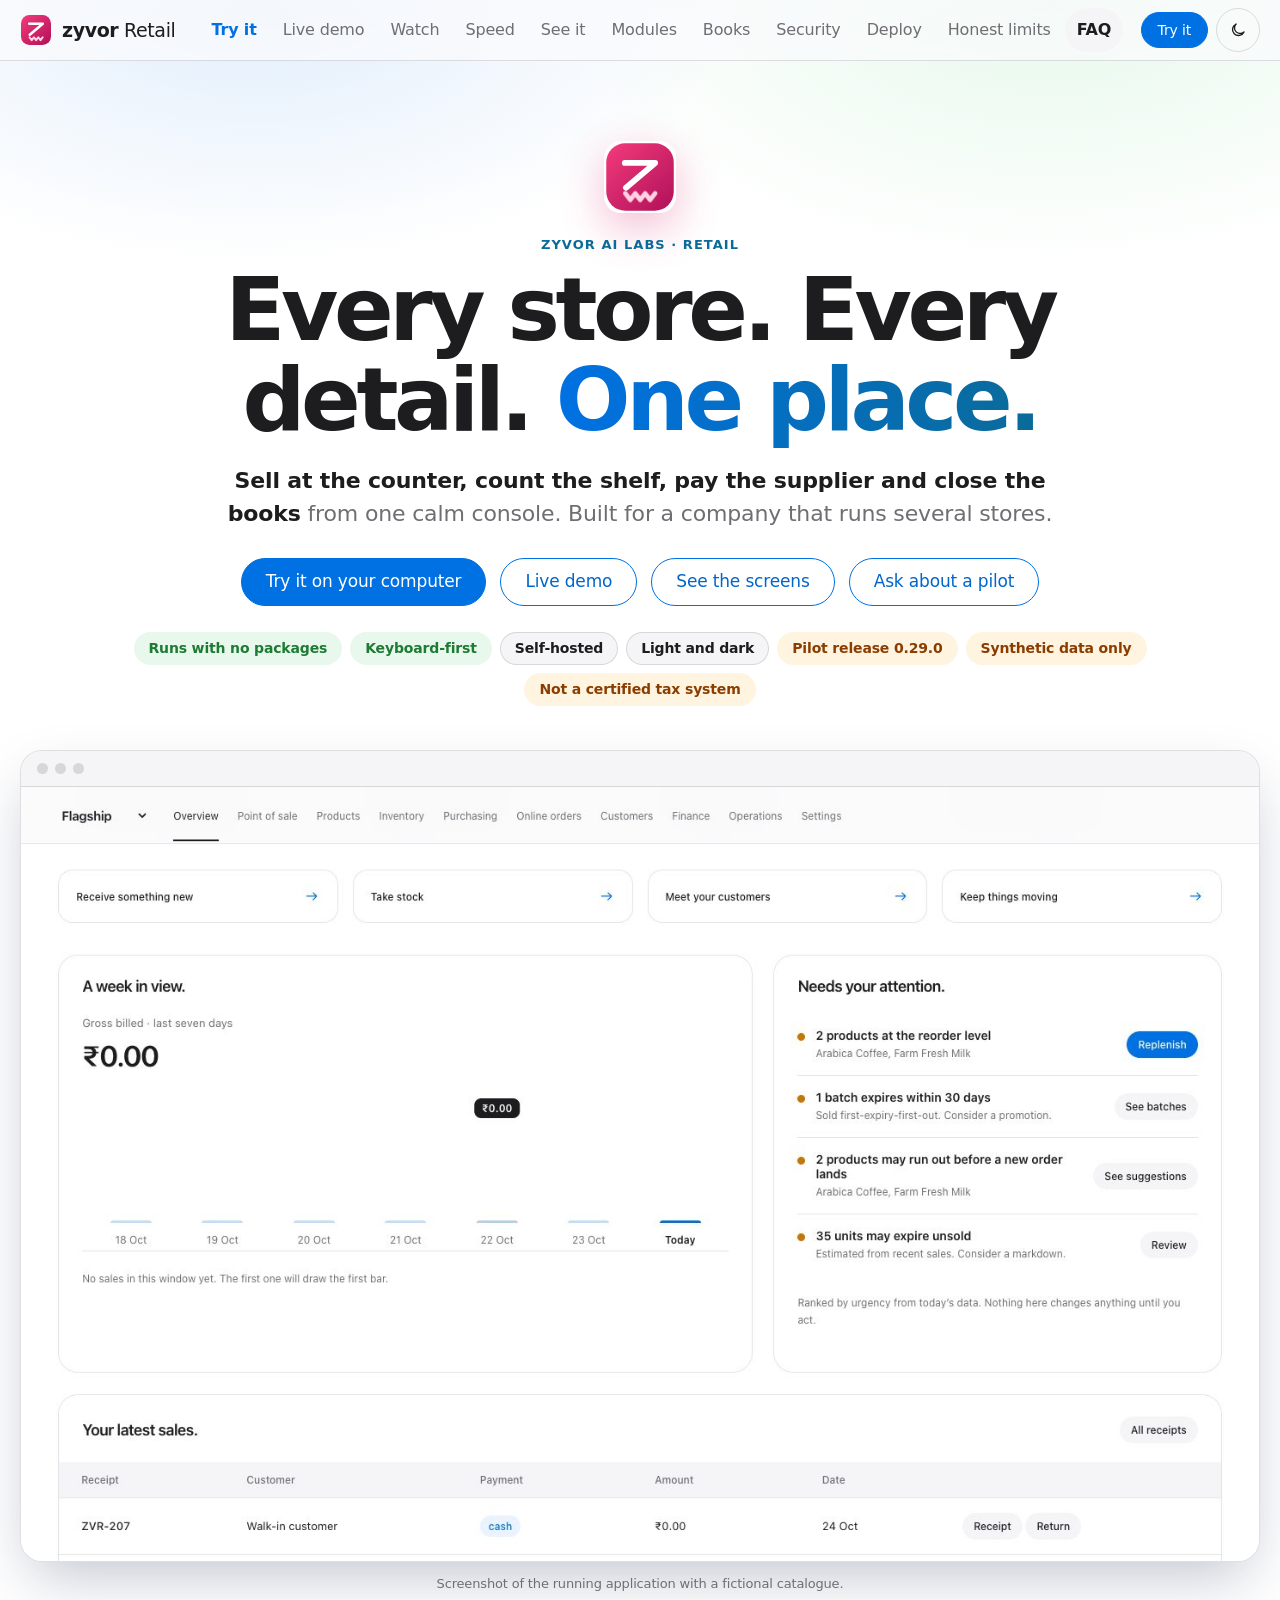
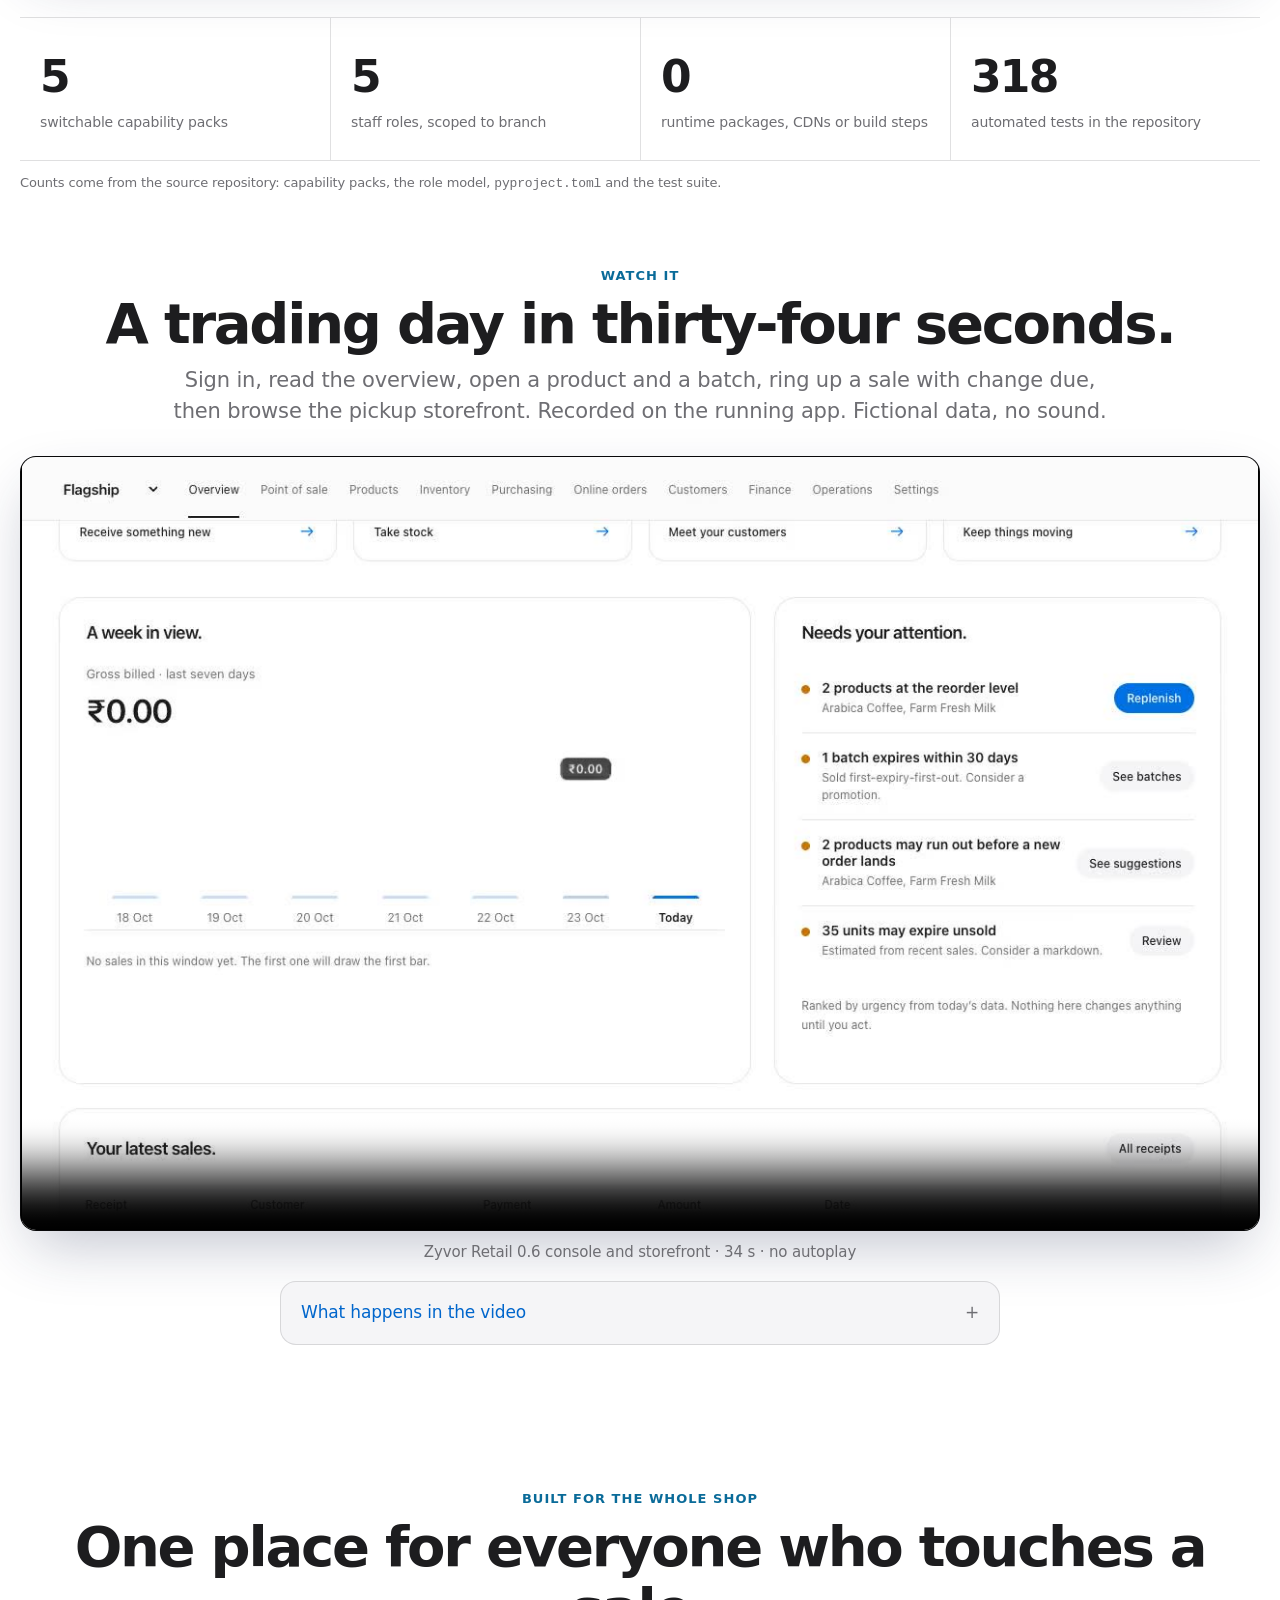
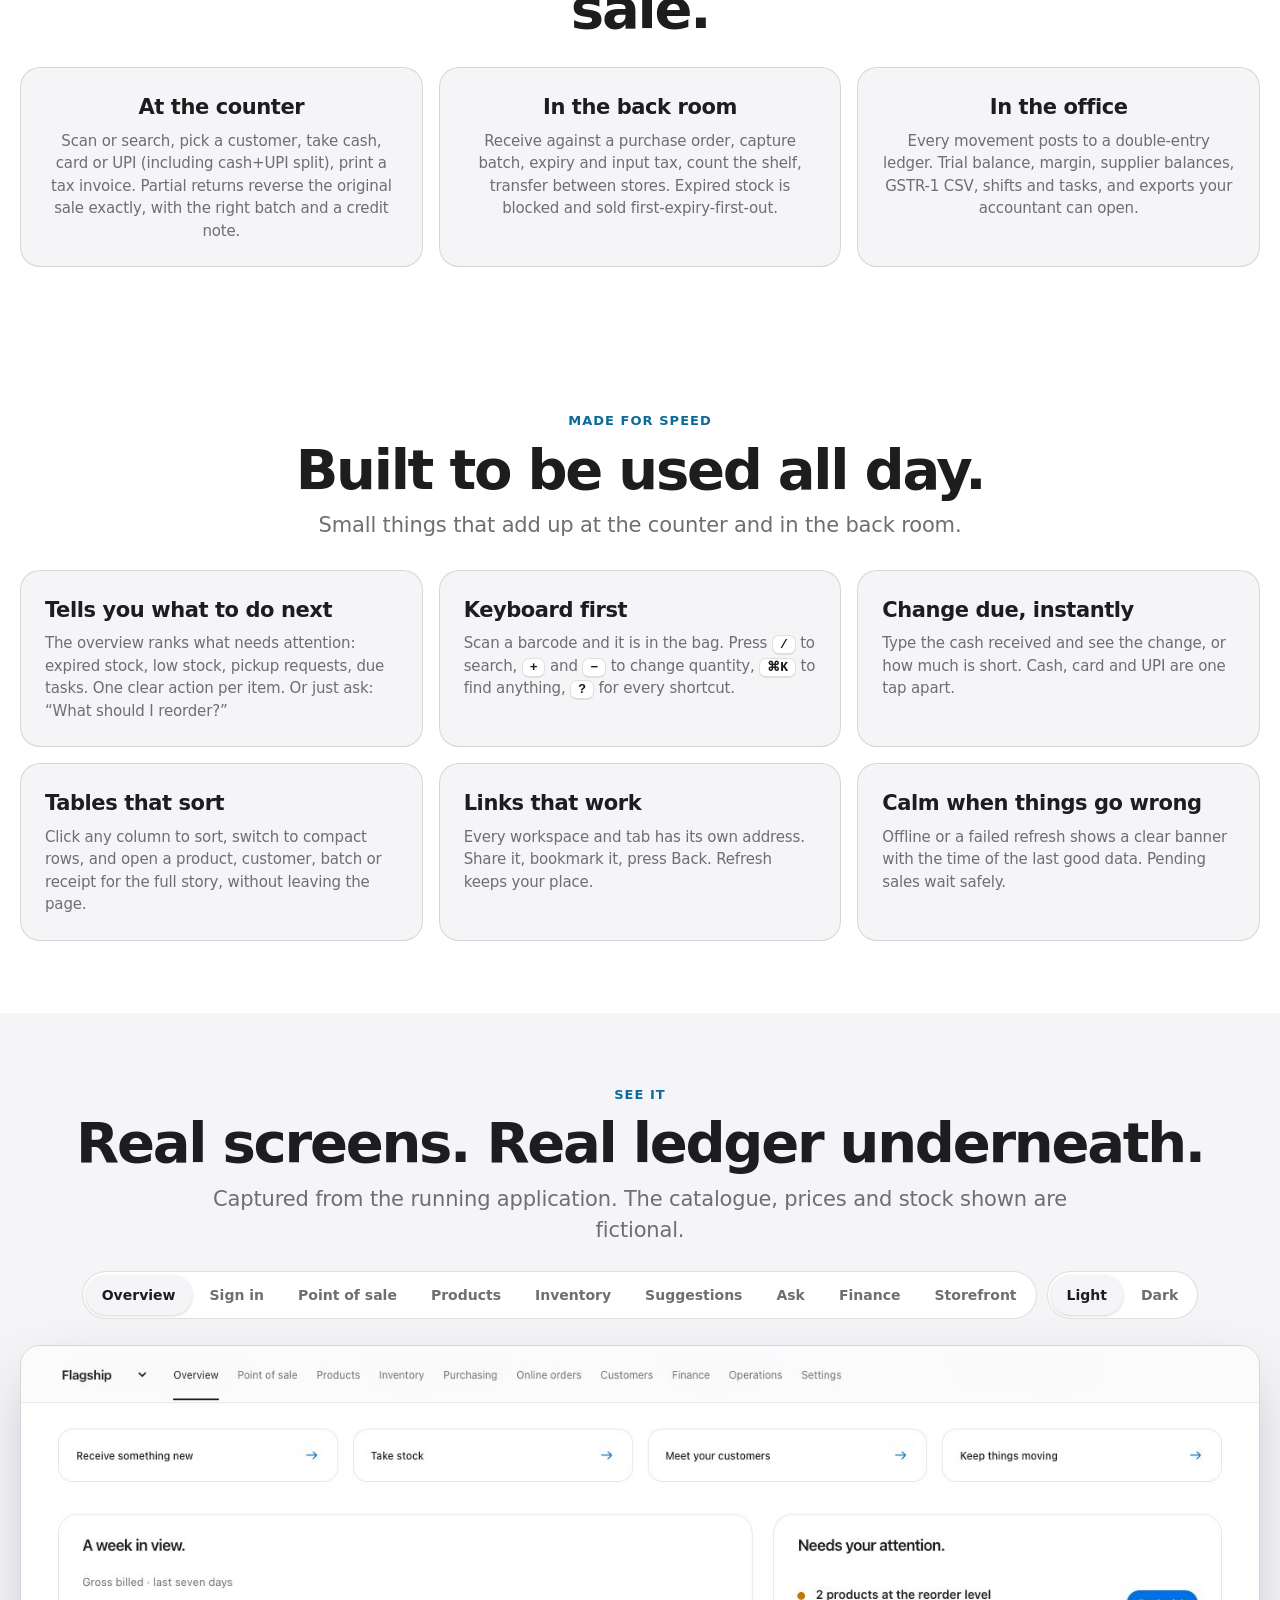
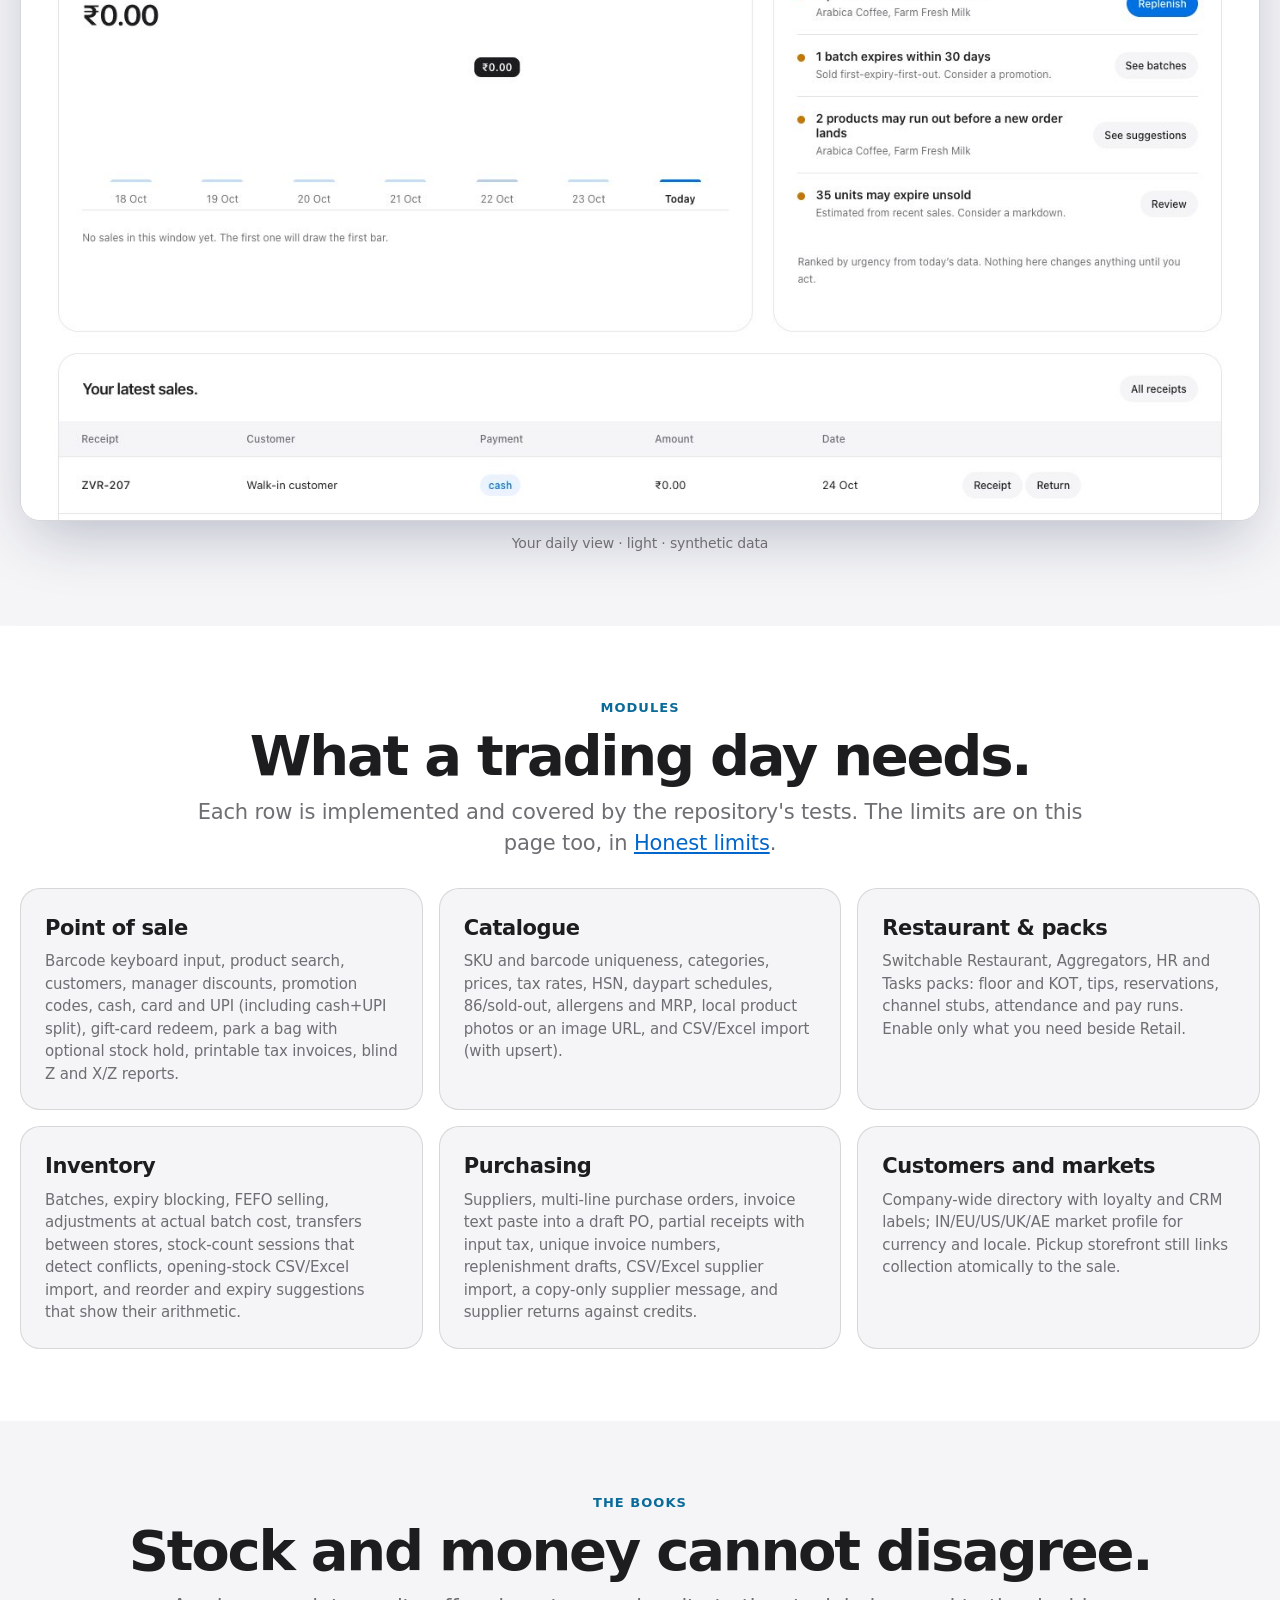
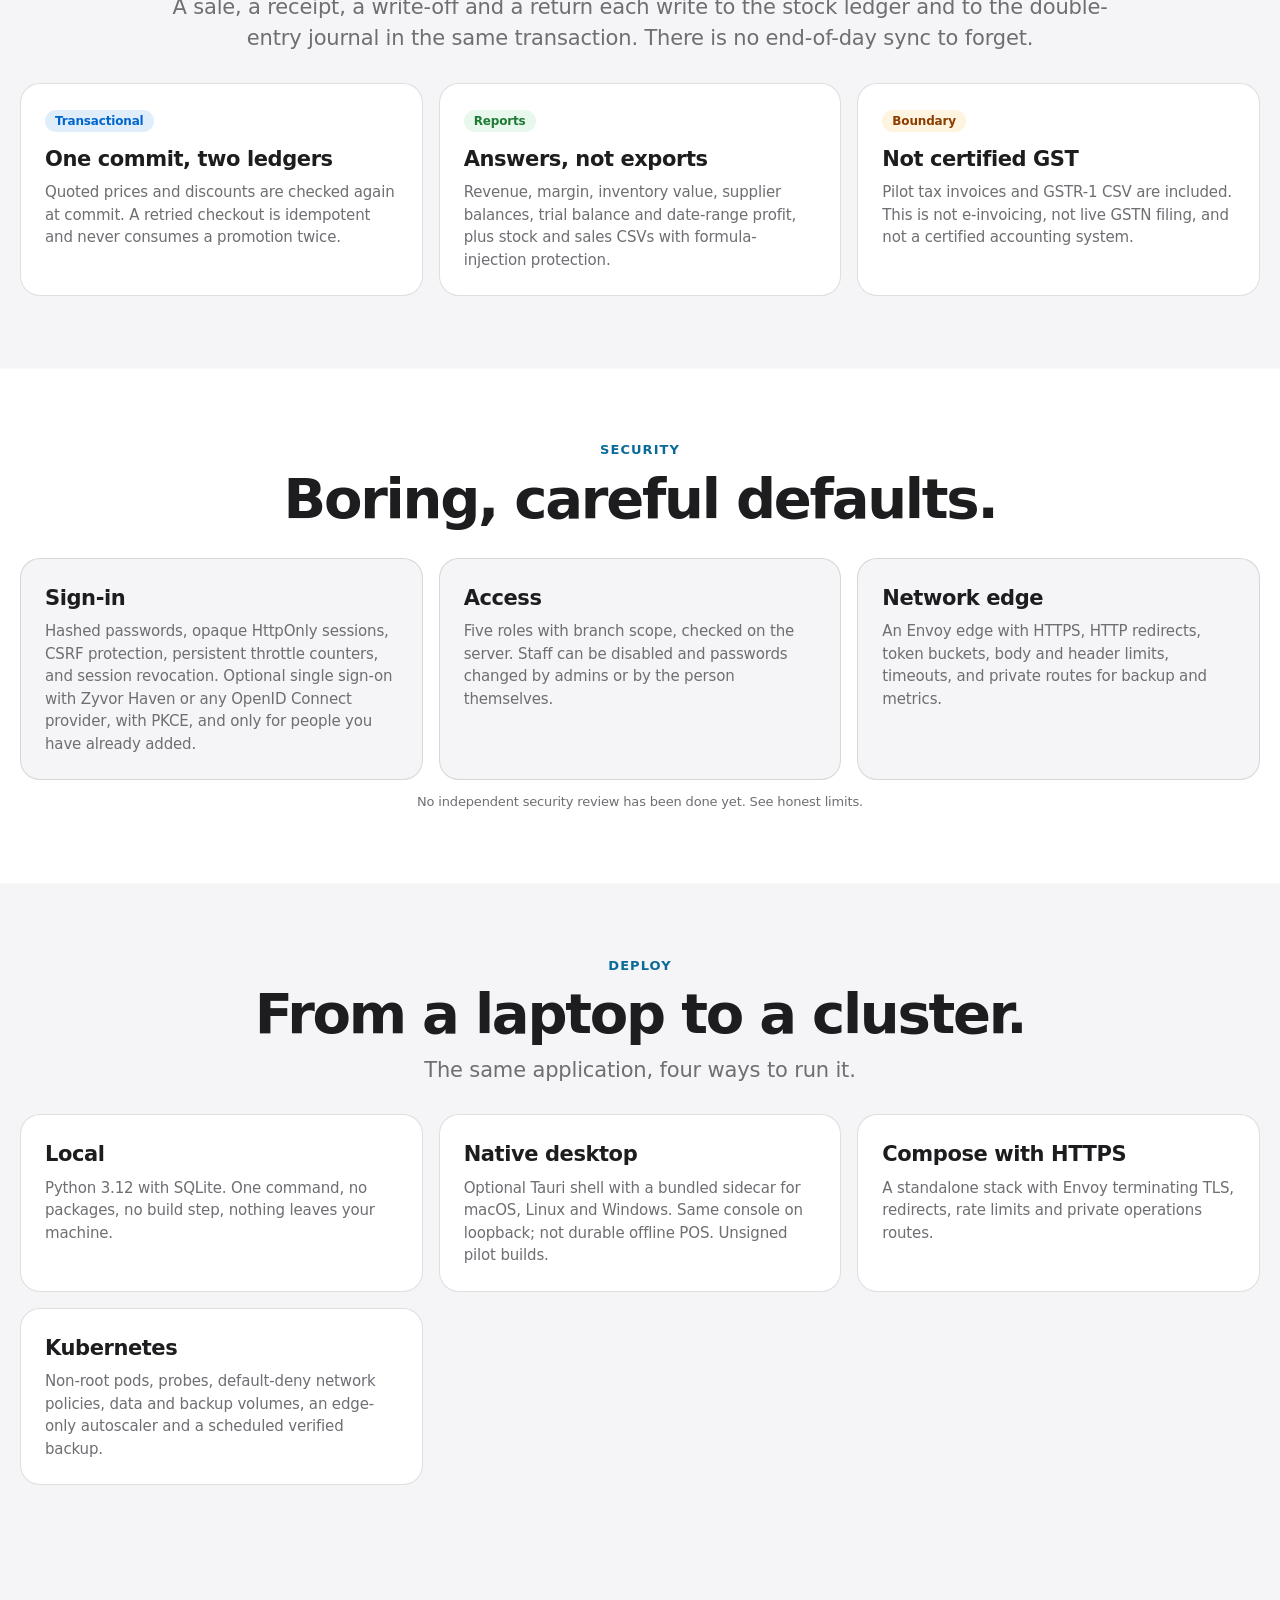
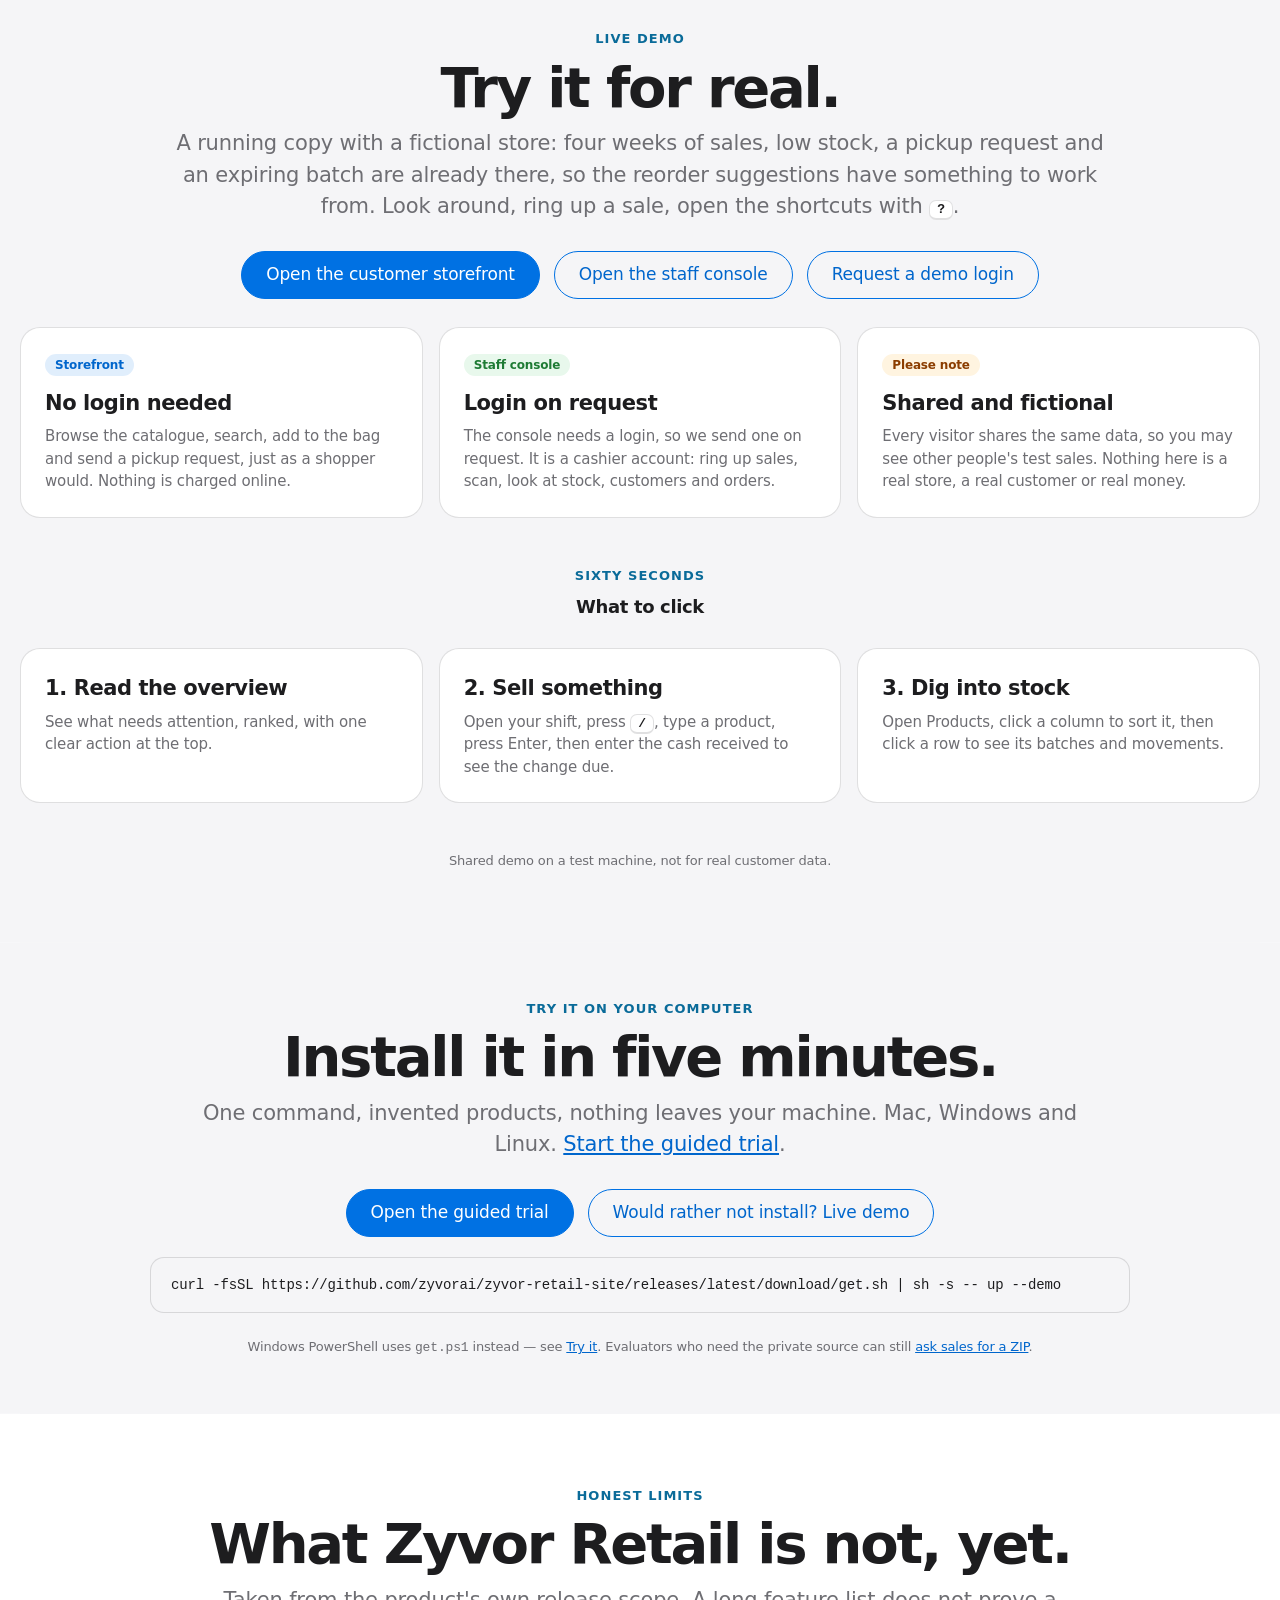
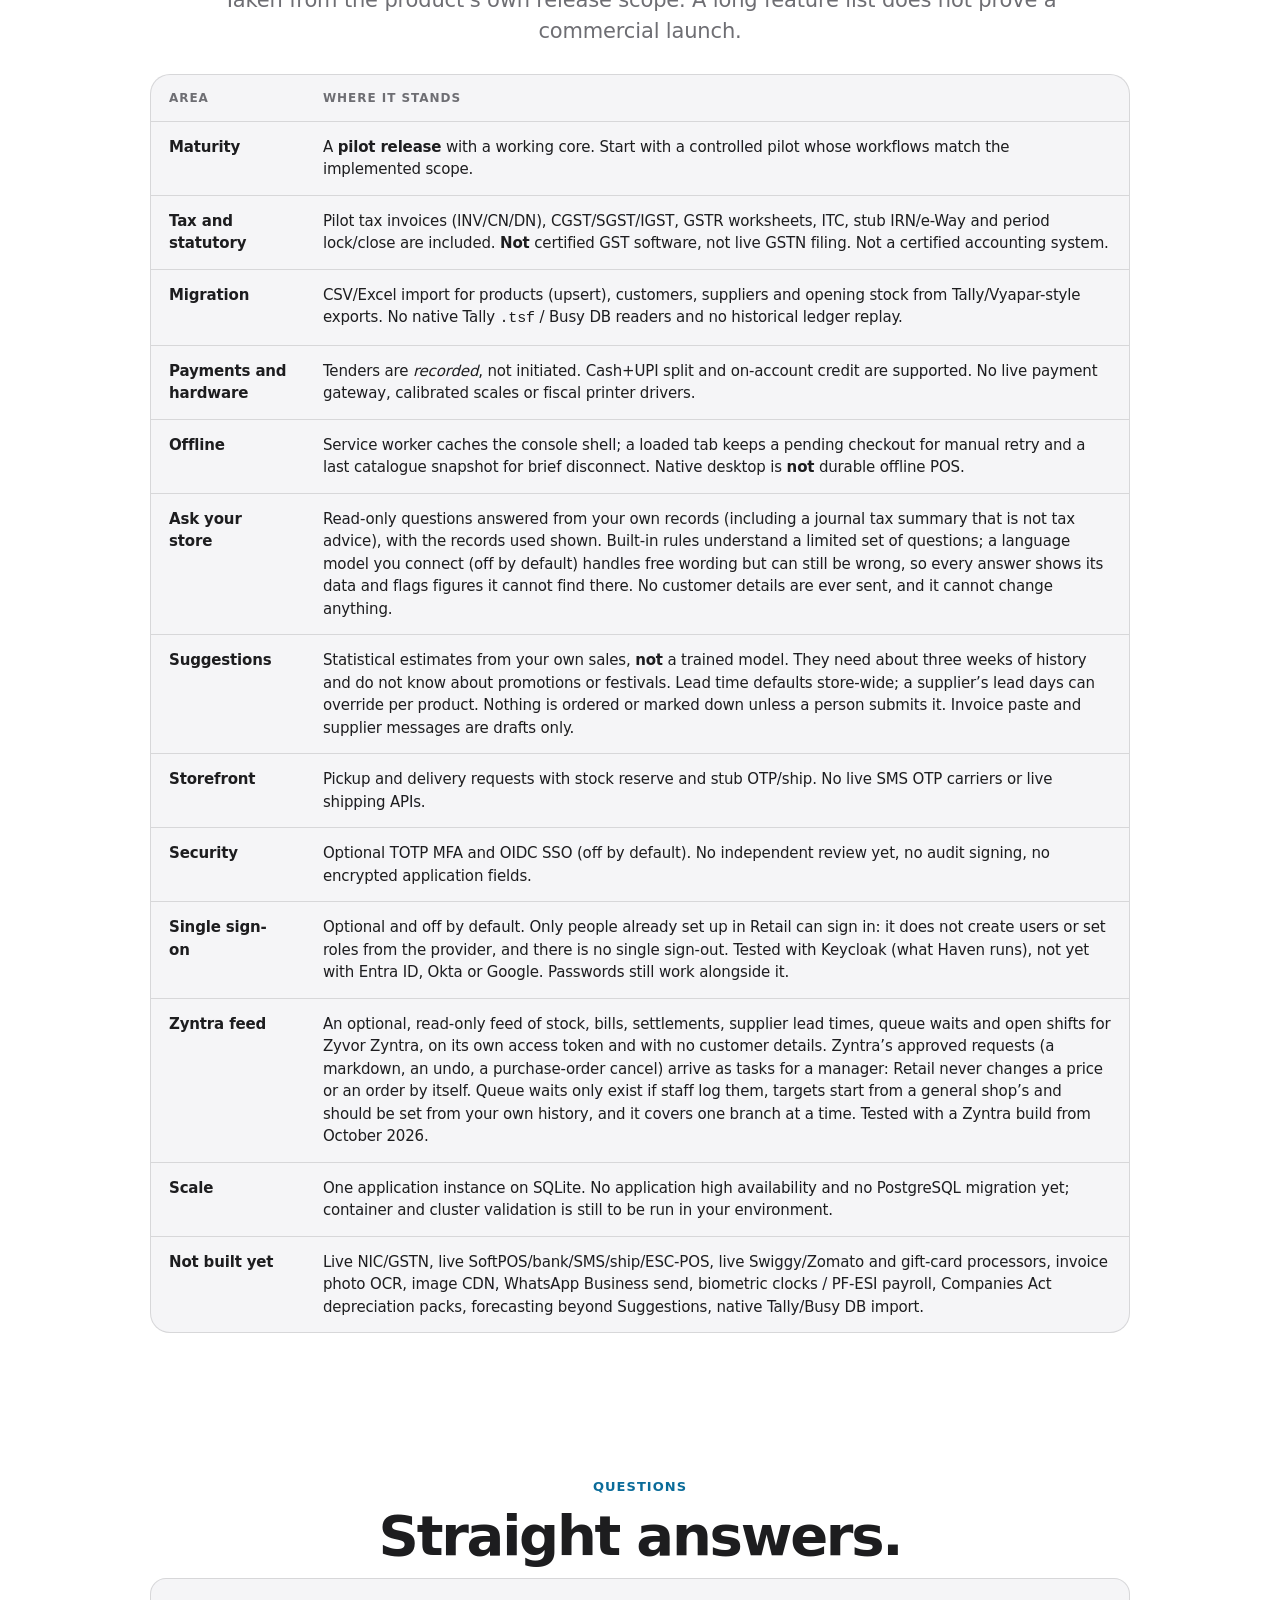
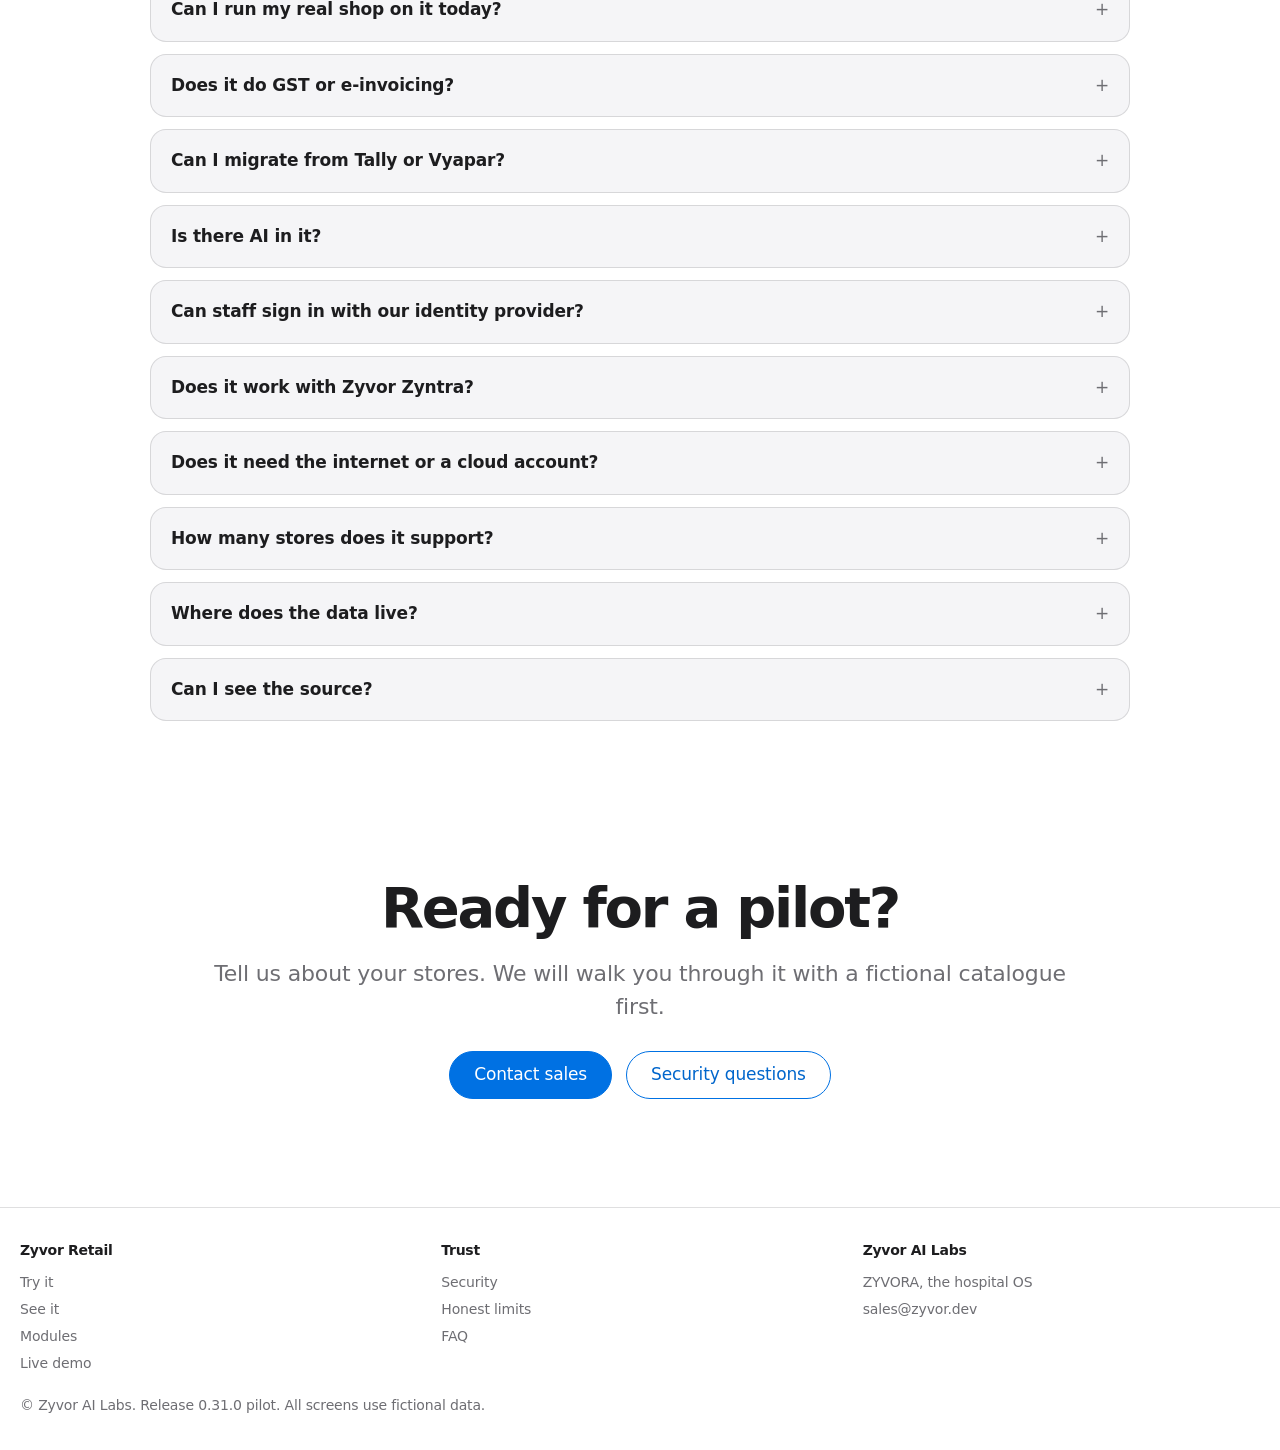
==== commit b5576c53: "Site: Release 0.31.0 pilot. Co-Authored-By: Claude Sonnet 5.5 <noreply@anthropic.com>" ====
--- a/index.html
+++ b/index.html
@@ -234,7 +234,7 @@
     <div><h3>Trust</h3><a href="#security">Security</a><a href="#honest">Honest limits</a><a href="#faq">FAQ</a></div>
     <div><h3>Zyvor AI Labs</h3><a href="https://zyvorai.github.io/zyvor-zyvora-site/">ZYVORA, the hospital OS</a><a href="mailto:sales@zyvor.dev">sales@zyvor.dev</a></div>
   </div>
-  <p>&copy; Zyvor AI Labs. Release 0.29.0 pilot. All screens use fictional data.</p>
+  <p>&copy; Zyvor AI Labs. Release 0.31.0 pilot. All screens use fictional data.</p>
 </footer>
 <script src="site.js"></script>
 </body>
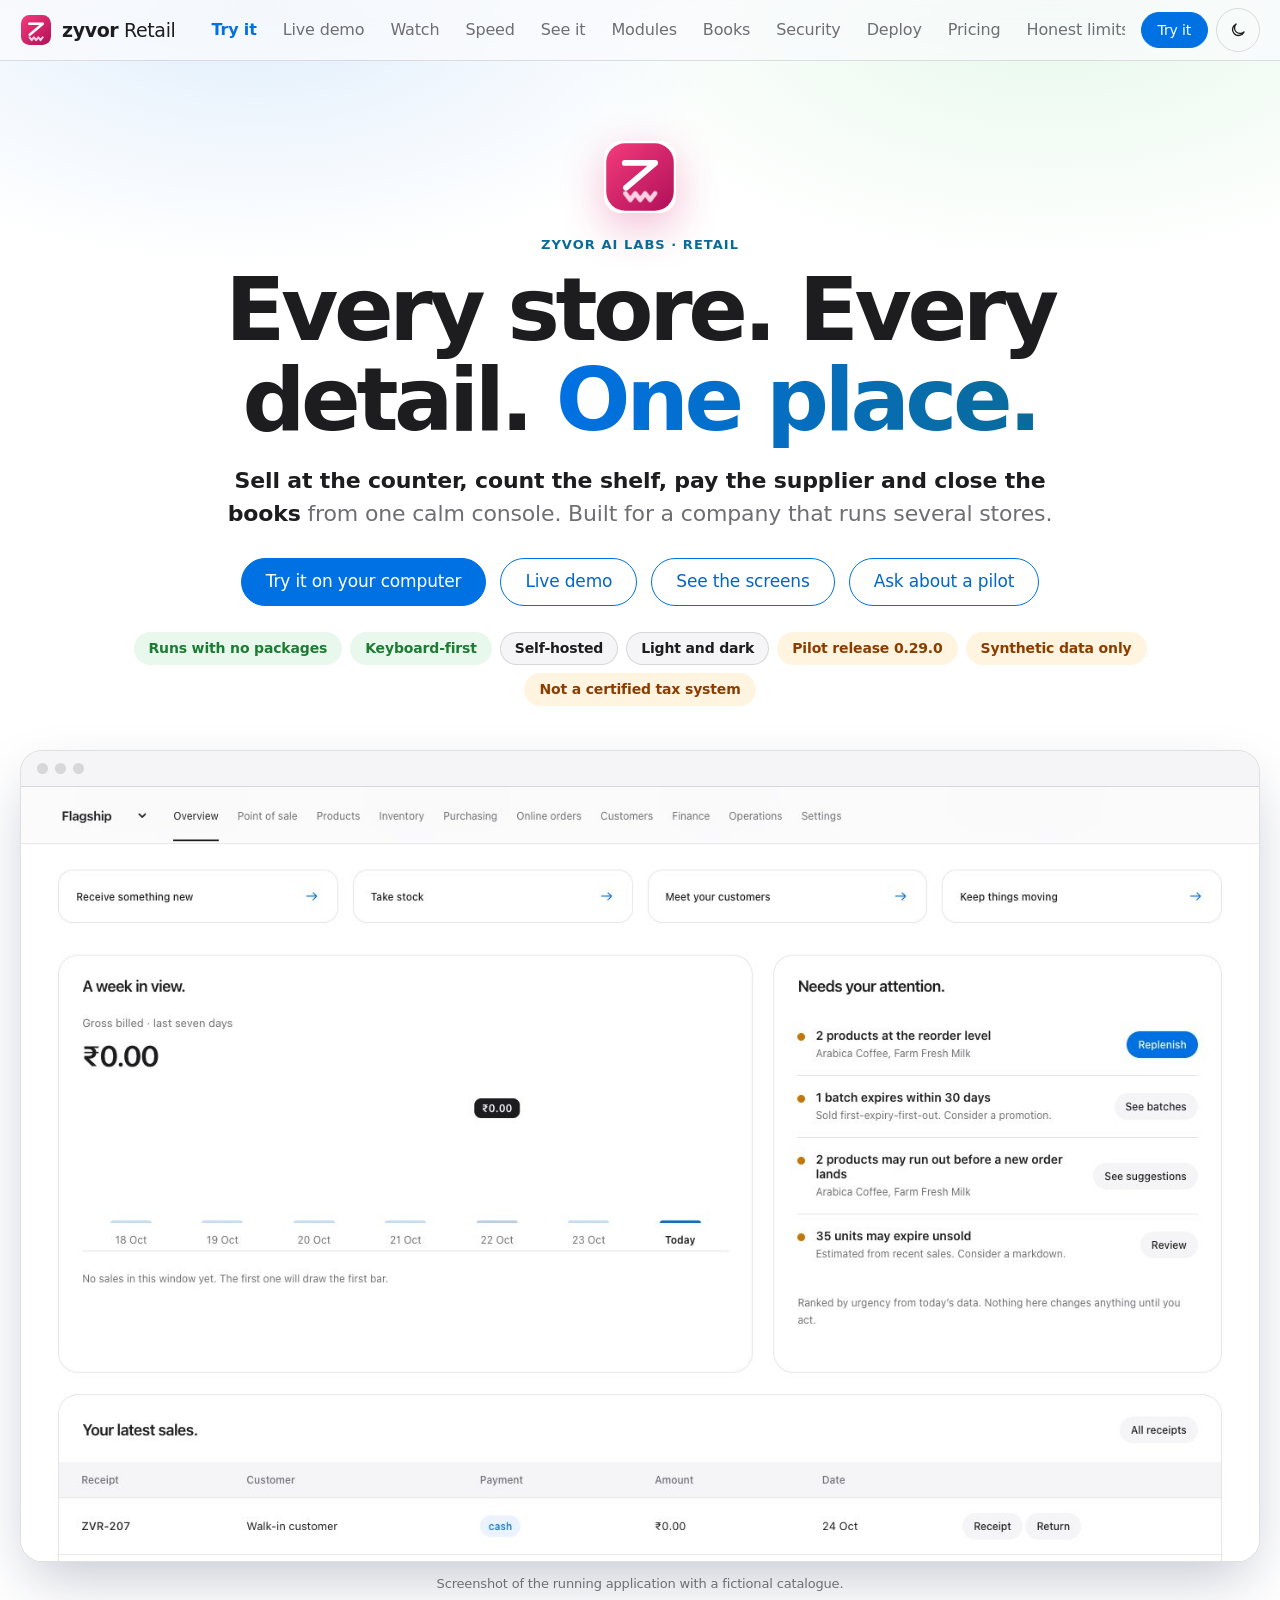
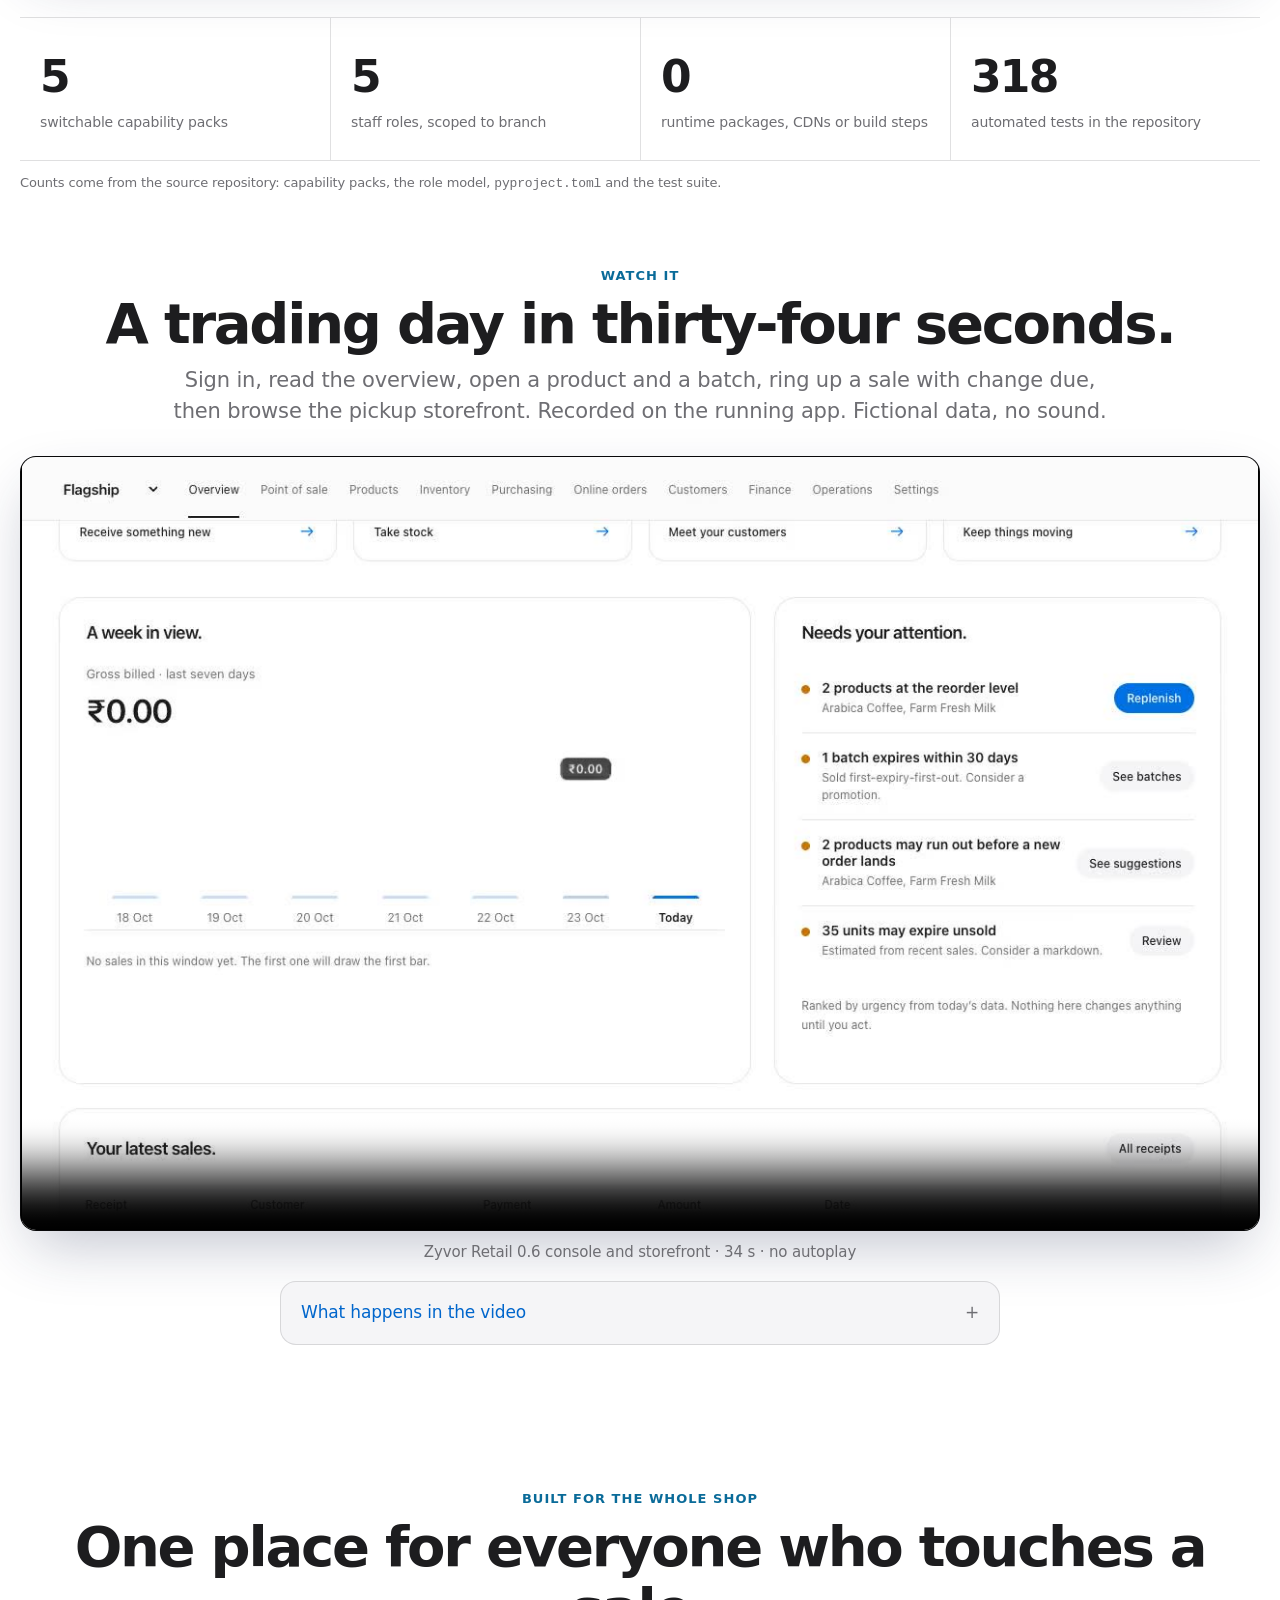
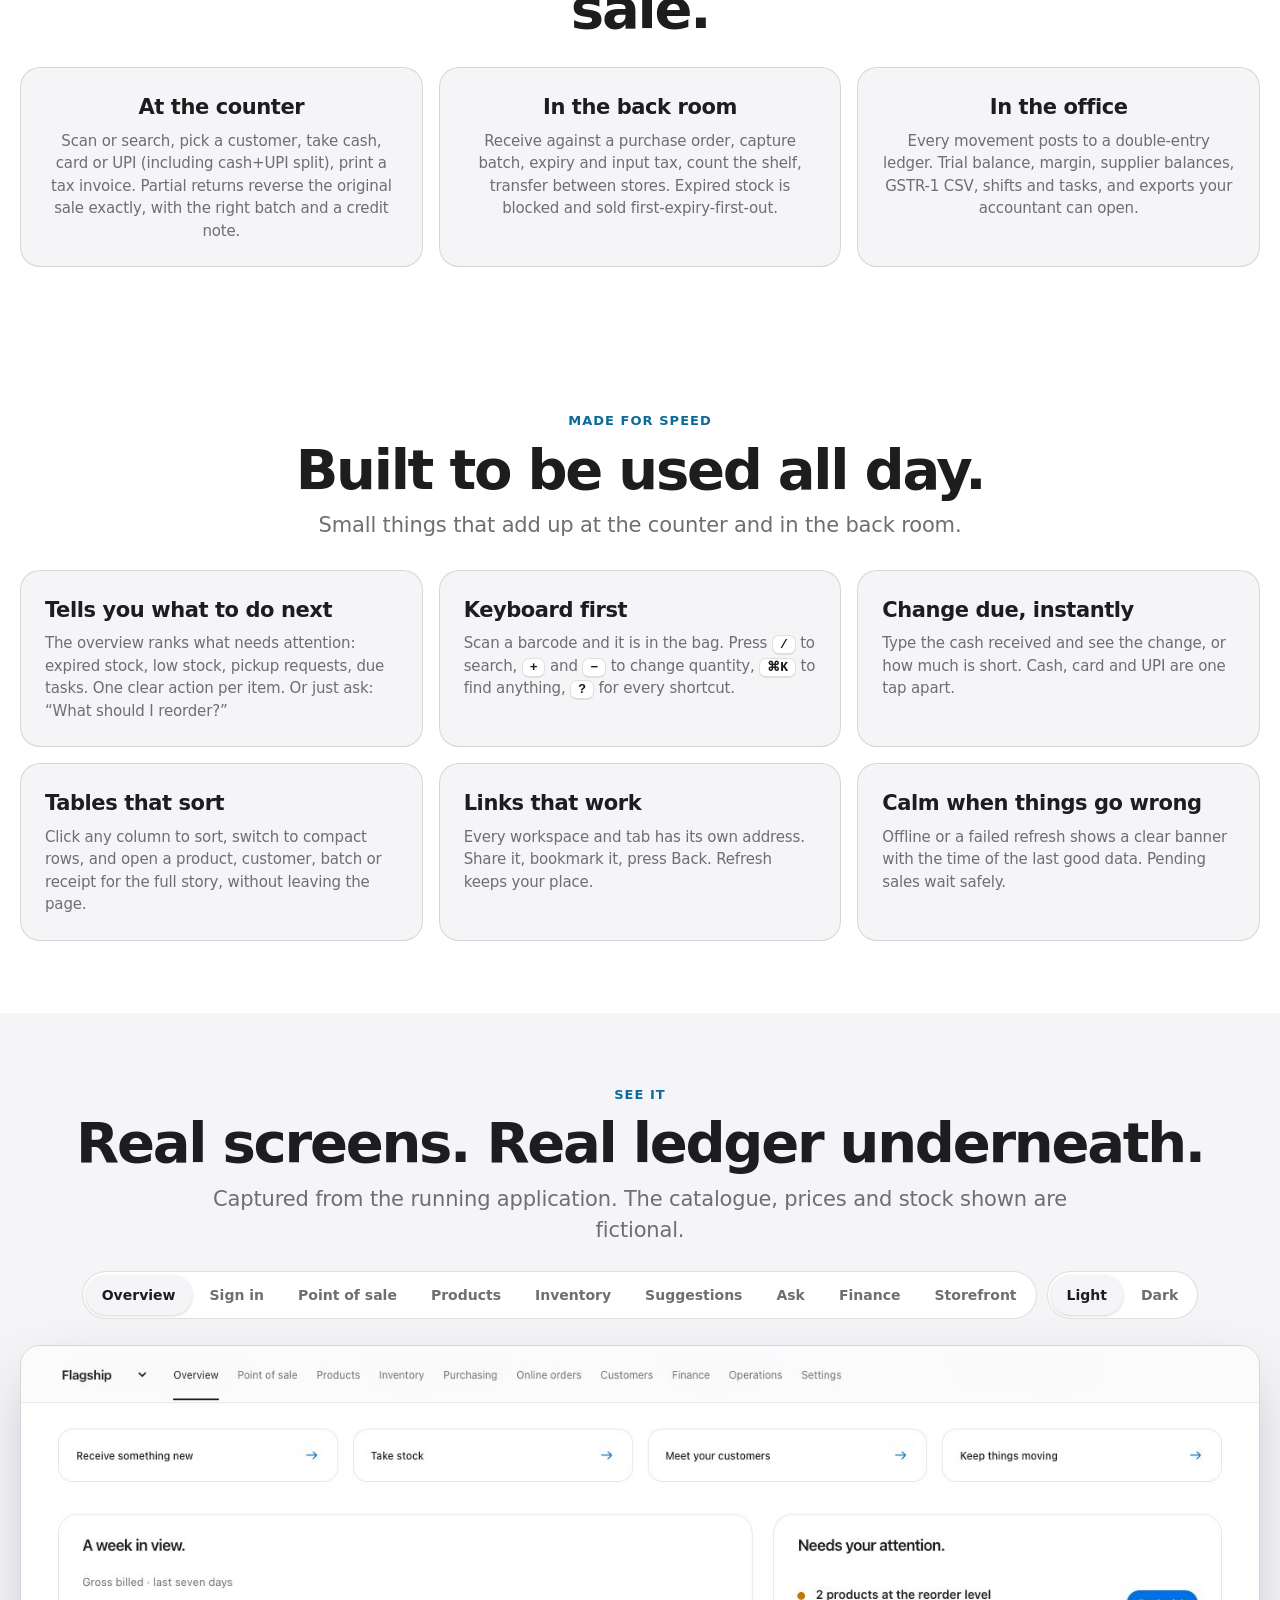
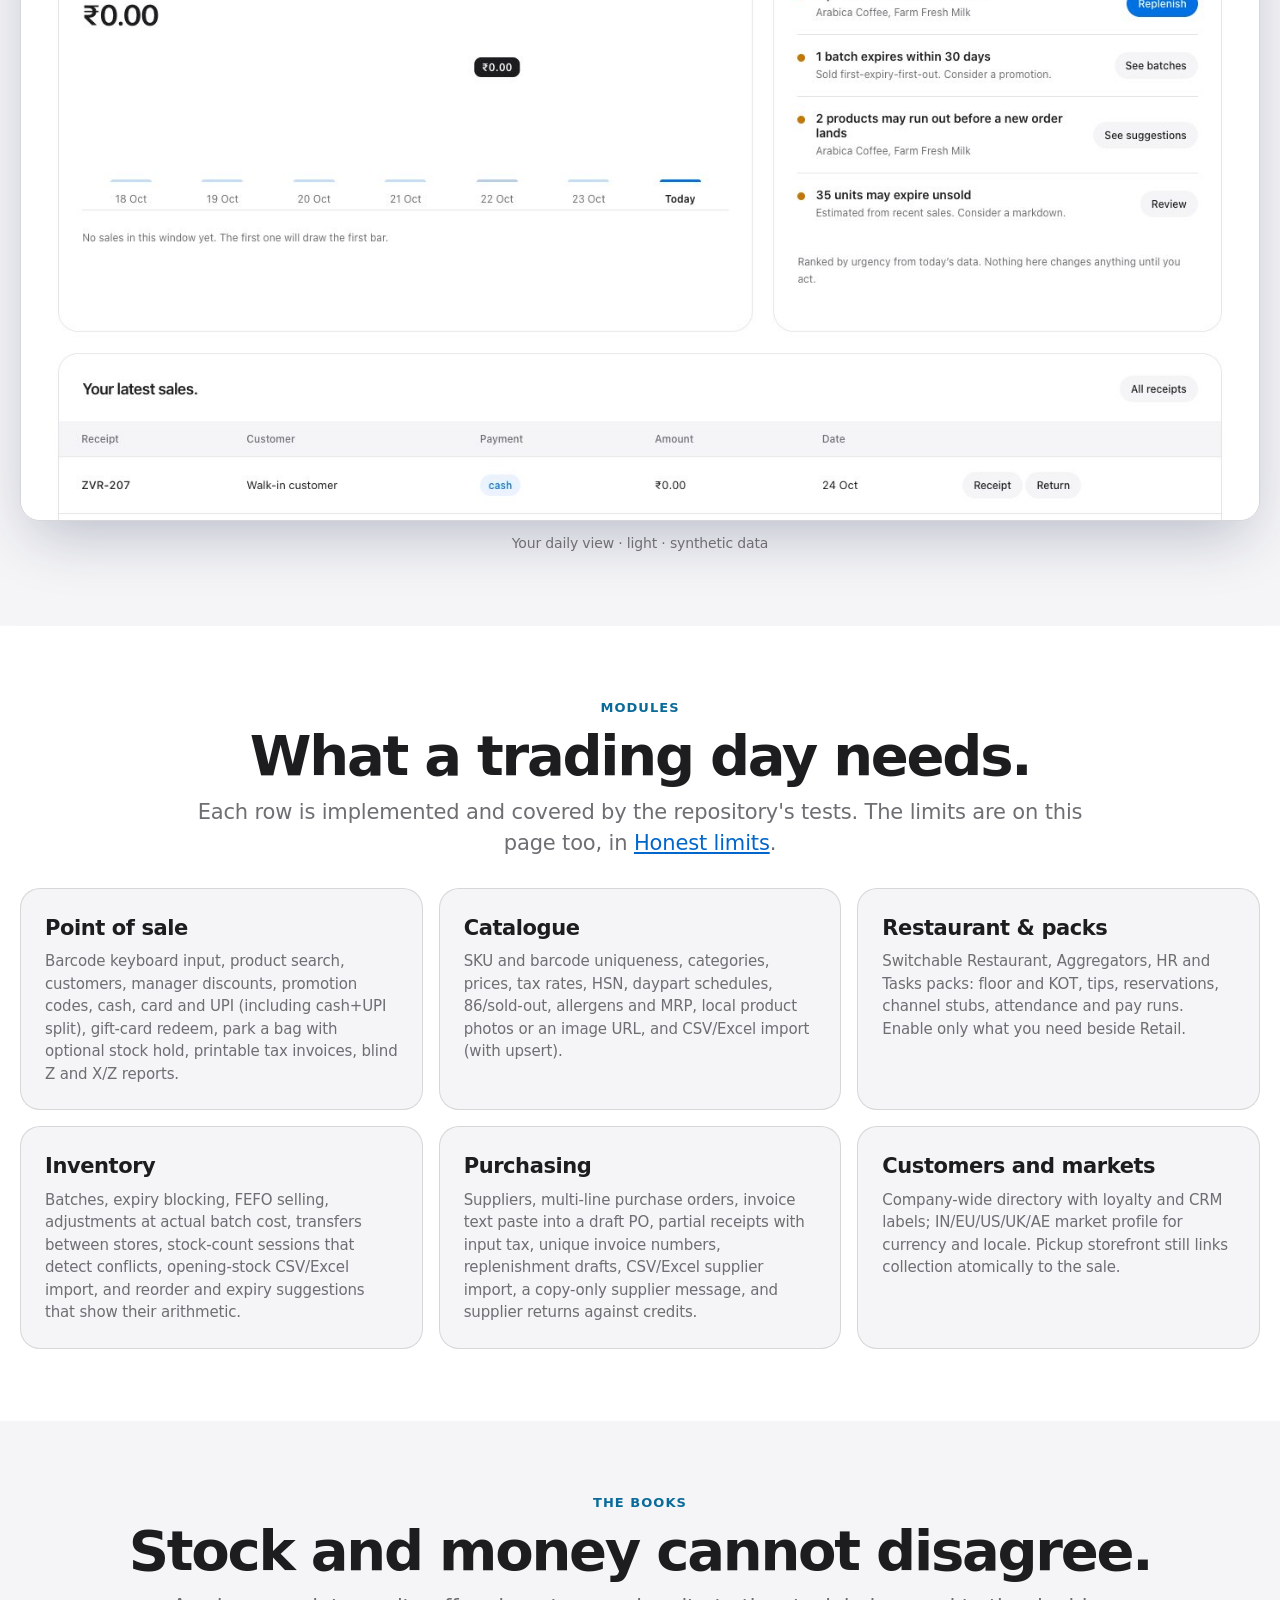
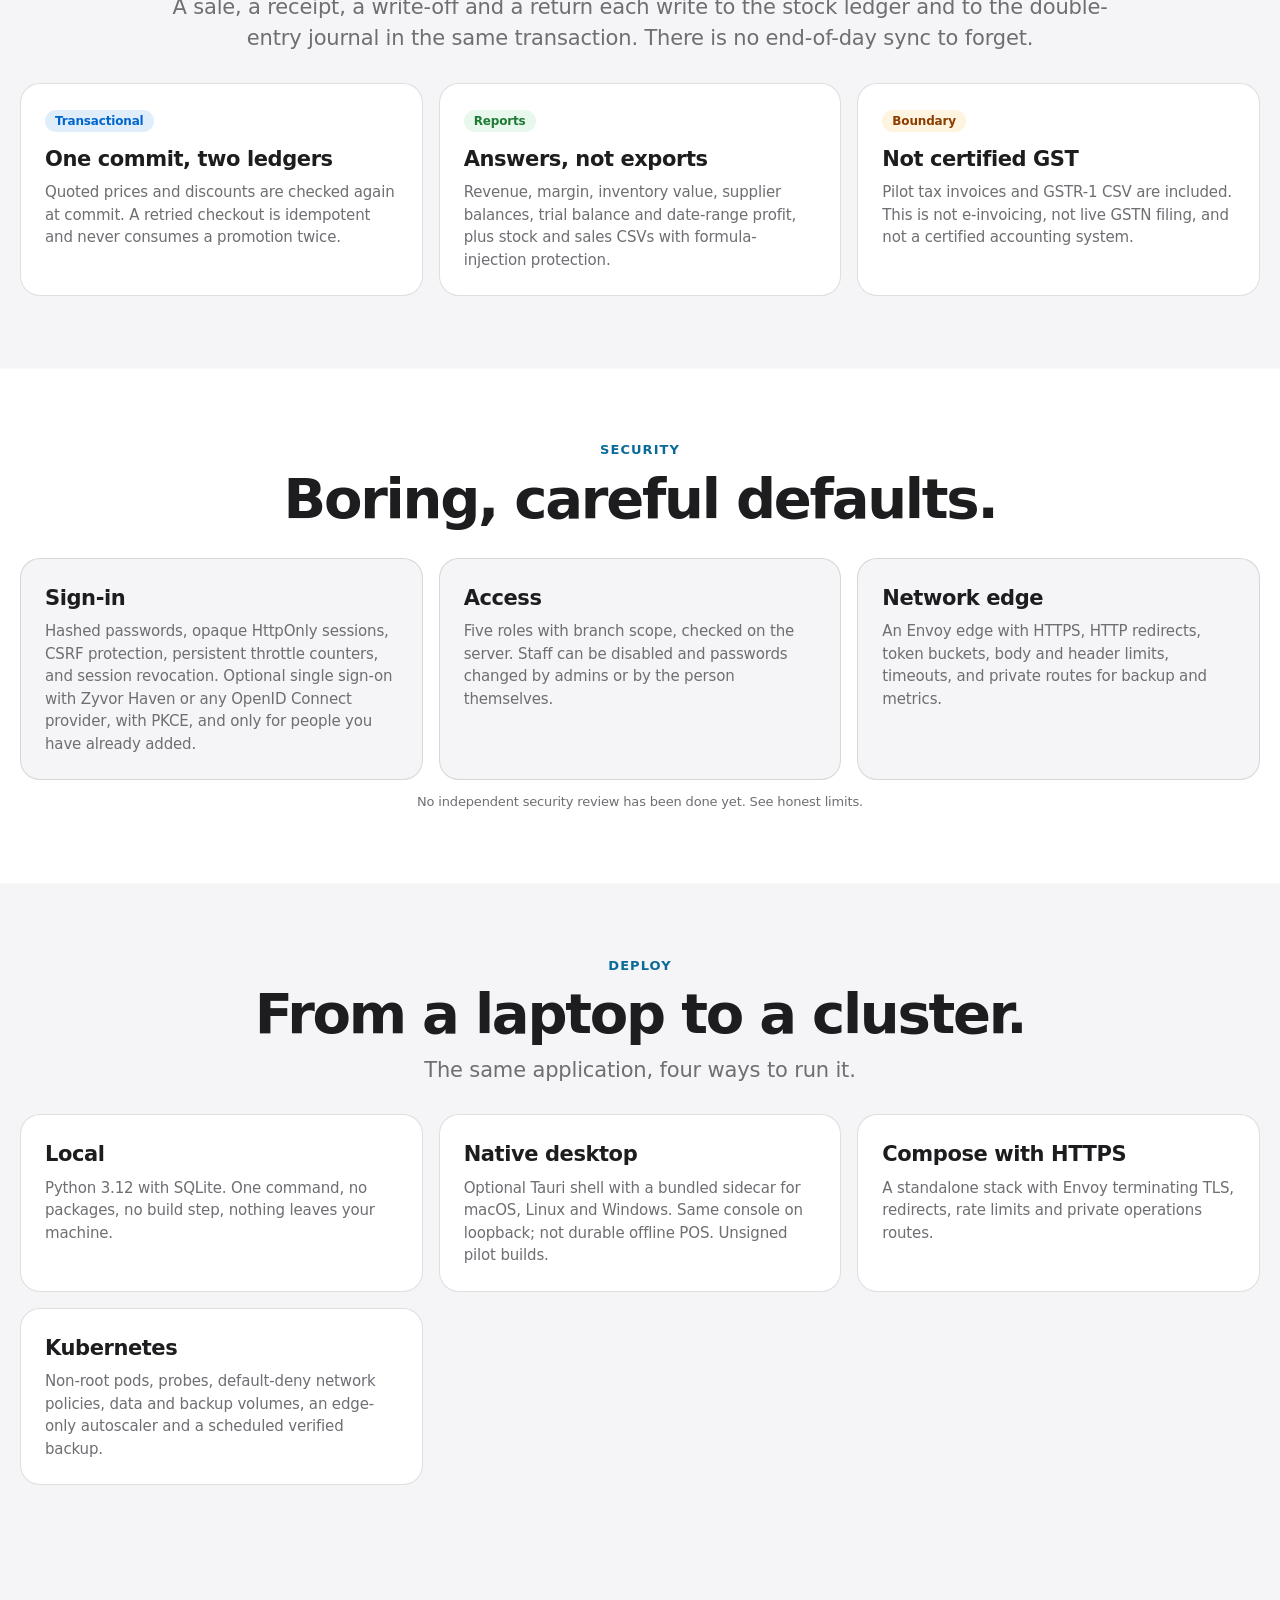
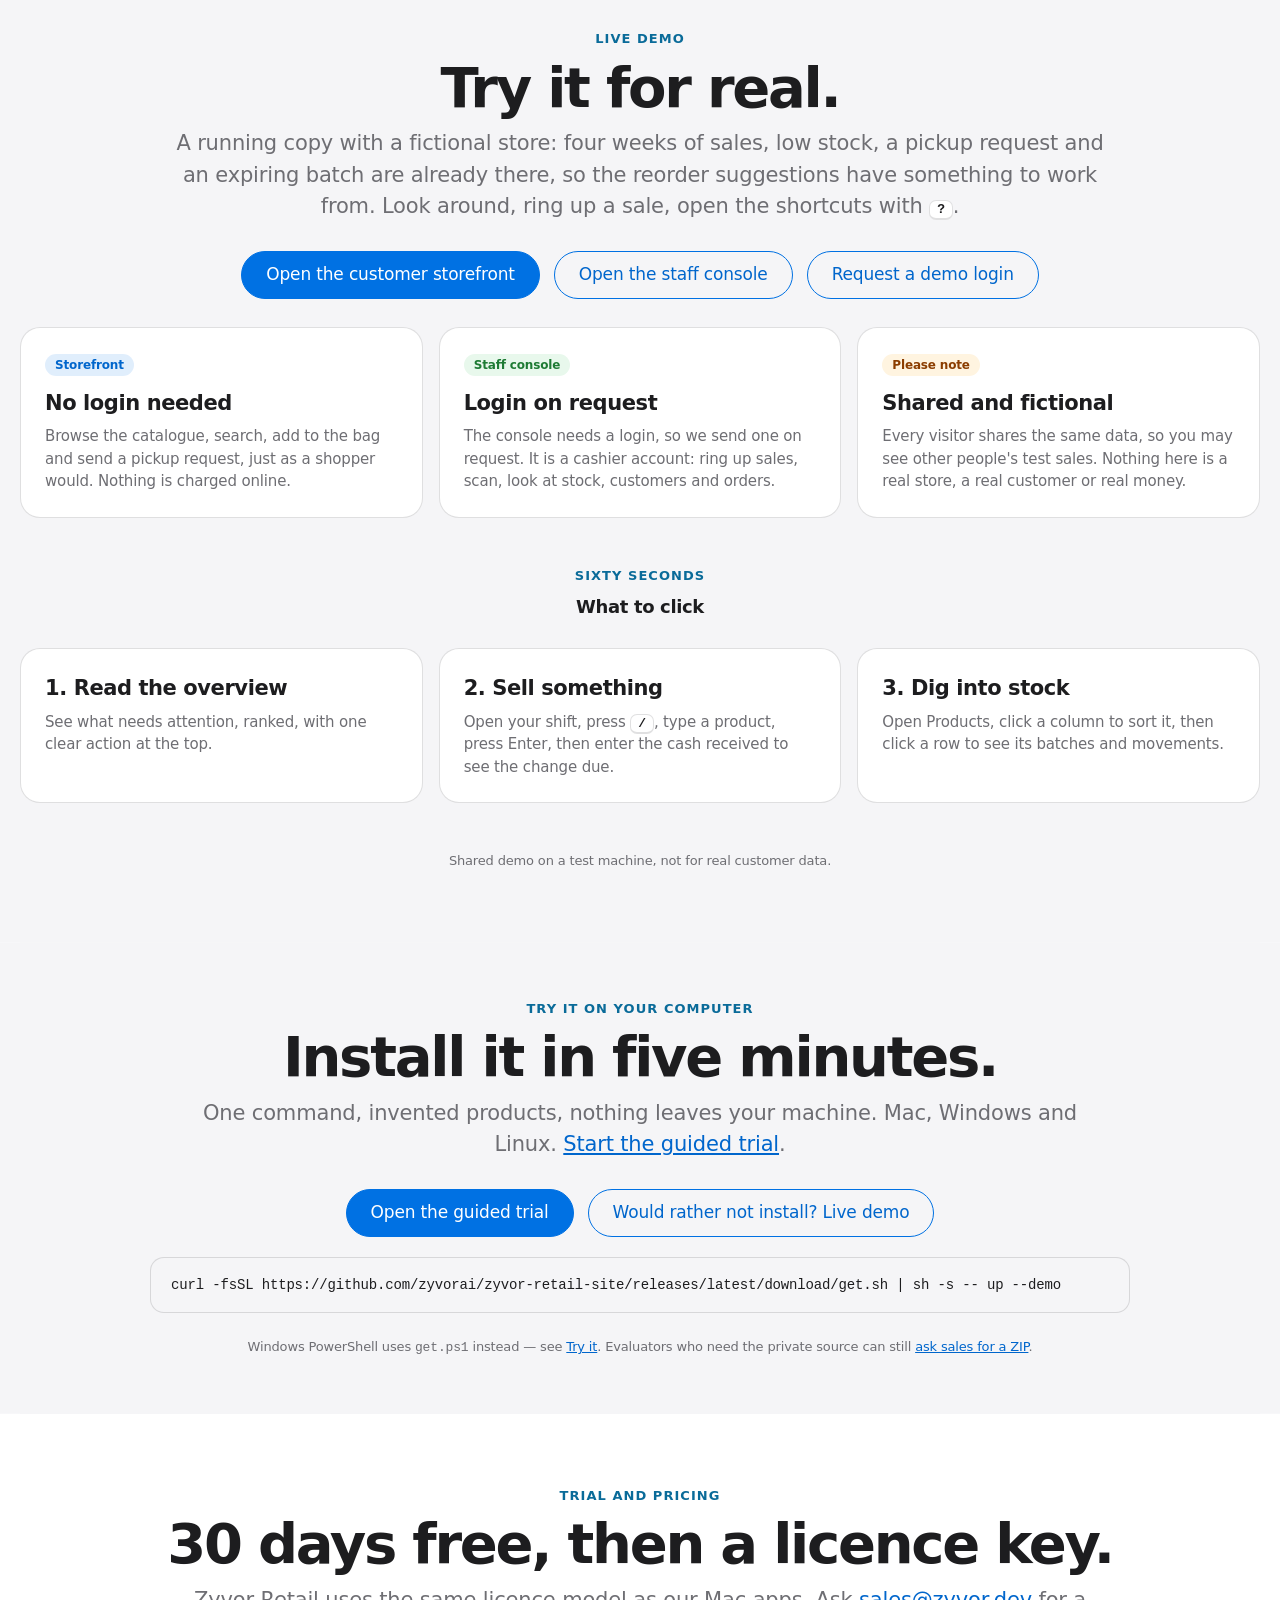
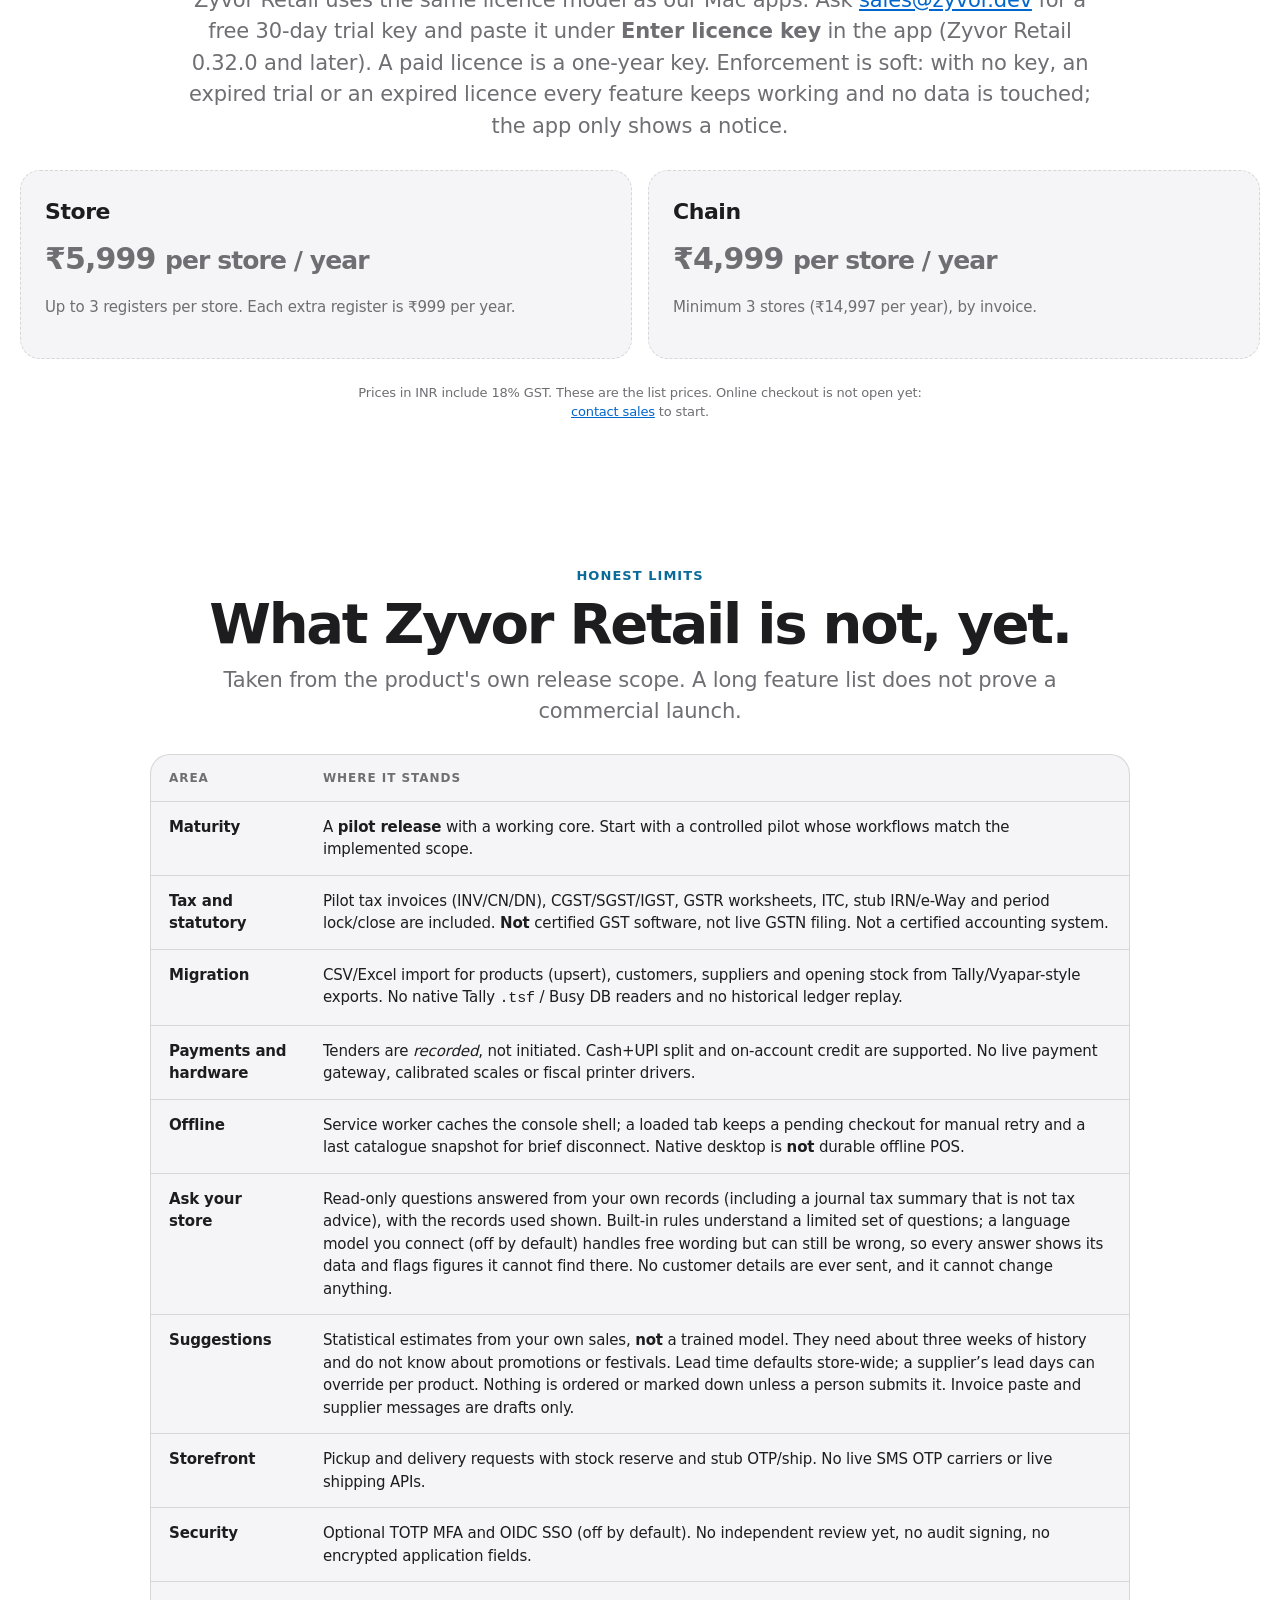
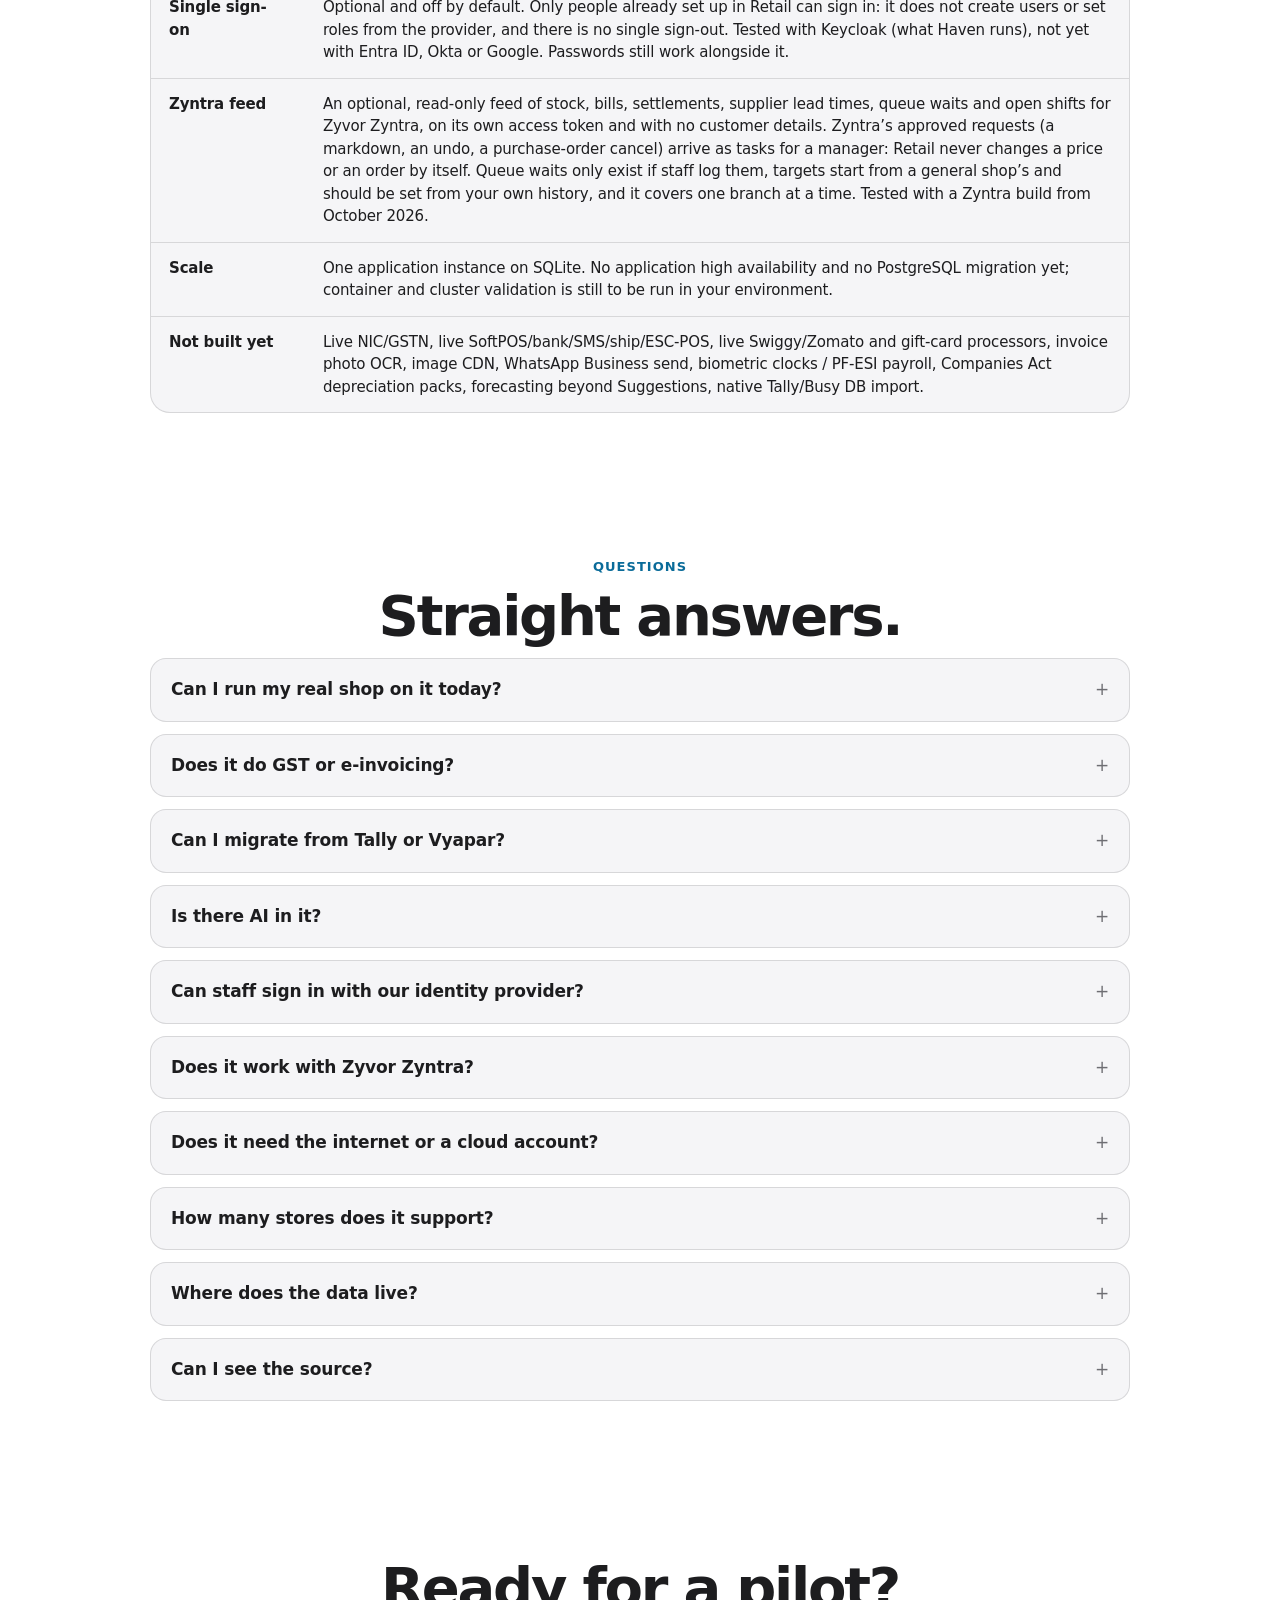
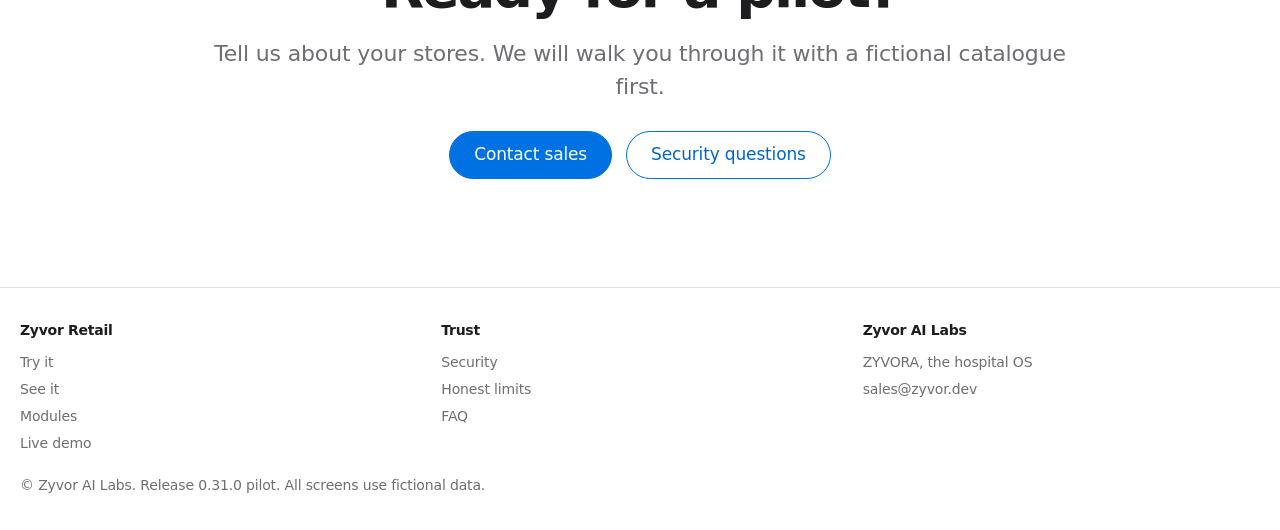
==== commit 1df8892a: "Add 30-day trial key and price-book prices (Store, extra register, Chain) Co-Authored-By: Claude Son" ====
--- a/index.html
+++ b/index.html
@@ -34,7 +34,7 @@
     <span class="wm"><b>zyvor</b> Retail</span>
   </a>
   <nav id="sections" aria-label="Sections">
-    <a class="nav-try" href="try/">Try it</a><a href="#demo">Live demo</a><a href="#watch">Watch</a><a href="#speed">Speed</a><a href="#see">See it</a><a href="#modules">Modules</a><a href="#books">Books</a><a href="#security">Security</a><a href="#deploy">Deploy</a><a href="#honest">Honest limits</a><a href="#faq">FAQ</a>
+    <a class="nav-try" href="try/">Try it</a><a href="#demo">Live demo</a><a href="#watch">Watch</a><a href="#speed">Speed</a><a href="#see">See it</a><a href="#modules">Modules</a><a href="#books">Books</a><a href="#security">Security</a><a href="#deploy">Deploy</a><a href="#pricing">Pricing</a><a href="#honest">Honest limits</a><a href="#faq">FAQ</a>
   </nav>
   <div class="bar-actions">
     <a class="btn small primary" href="try/">Try it</a>
@@ -183,6 +183,15 @@
   <div class="cta"><a class="btn primary" href="try/">Open the guided trial</a><a class="btn" href="#demo">Would rather not install? Live demo</a></div>
   <pre class="cmd" tabindex="0"><code>curl -fsSL https://github.com/zyvorai/zyvor-retail-site/releases/latest/download/get.sh | sh -s -- up --demo</code></pre>
   <p class="small center">Windows PowerShell uses <code>get.ps1</code> instead — see <a href="try/">Try it</a>. Evaluators who need the private source can still <a href="mailto:sales@zyvor.dev?subject=Zyvor%20Retail%20pilot">ask sales for a ZIP</a>.</p>
+</section>
+
+<section id="pricing">
+  <div class="center"><p class="kicker">Trial and pricing</p><h2>30 days free, then a licence key.</h2><p class="sub">Zyvor Retail uses the same licence model as our Mac apps. Ask <a href="mailto:sales@zyvor.dev?subject=Zyvor%20Retail%20trial%20key">sales@zyvor.dev</a> for a free 30-day trial key and paste it under <b>Enter licence key</b> in the app (Zyvor Retail 0.32.0 and later). A paid licence is a one-year key. Enforcement is soft: with no key, an expired trial or an expired licence every feature keeps working and no data is touched; the app only shows a notice.</p></div>
+  <div class="tiers two">
+    <div class="tier"><h3>Store</h3><p class="price">&#8377;5,999 <small>per store / year</small></p><p>Up to 3 registers per store. Each extra register is &#8377;999 per year.</p></div>
+    <div class="tier"><h3>Chain</h3><p class="price">&#8377;4,999 <small>per store / year</small></p><p>Minimum 3 stores (&#8377;14,997 per year), by invoice.</p></div>
+  </div>
+  <p class="small center">Prices in INR include 18% GST. These are the list prices. Online checkout is not open yet: <a href="mailto:sales@zyvor.dev?subject=Zyvor%20Retail%20licence">contact sales</a> to start.</p>
 </section>
 
 <section id="honest">
--- a/site.css
+++ b/site.css
@@ -77,7 +77,7 @@
 table{width:100%;border-collapse:separate;border-spacing:0;margin-top:26px;border:1px solid var(--line);border-radius:20px;overflow:hidden;background:var(--bg2)}
 th,td{text-align:left;padding:14px 18px;border-bottom:1px solid var(--line);font-size:15px;vertical-align:top}th{font-size:12px;letter-spacing:.08em;text-transform:uppercase;color:var(--dim)}tr:last-child td{border-bottom:0}td:first-child{font-weight:600}
 
-.tiers{display:grid;grid-template-columns:repeat(3,1fr);gap:16px;margin-top:28px}
+.tiers{display:grid;grid-template-columns:repeat(3,1fr);gap:16px;margin-top:28px}.tiers.two{grid-template-columns:repeat(2,1fr)}
 .tier{background:var(--bg2);border:1px dashed var(--line);border-radius:20px;padding:24px}.tier h3{font-size:22px}.tier .price{font-size:30px;font-weight:700;letter-spacing:-.03em;margin:8px 0}.tier p,.tier li{color:var(--dim);font-size:15px}.tier ul{padding-left:18px;margin:10px 0 0}
 .todo{display:inline-block;font-size:12px;font-weight:700;letter-spacing:.06em;text-transform:uppercase;color:var(--warn);background:var(--warn-bg);padding:3px 10px;border-radius:99px}
 
@@ -94,7 +94,7 @@
 @media (max-width:900px){
   #sections a{display:none}.bar-actions .btn:not(.primary){display:none}
   .band{grid-template-columns:1fr 1fr}.band div:nth-child(3){border-left:0}.band div:nth-child(n+3){border-top:1px solid var(--line)}
-  .grid,.grid.two,.tiers,footer .cols{grid-template-columns:1fr}
+  .grid,.grid.two,.tiers,.tiers.two,footer .cols{grid-template-columns:1fr}
   td:first-child{white-space:normal}section{padding:52px 0}
 }
 @media (prefers-reduced-motion:reduce){html{scroll-behavior:auto}.js-rv .rv{opacity:1;transform:none;transition:none}.shot img{transition:none}}
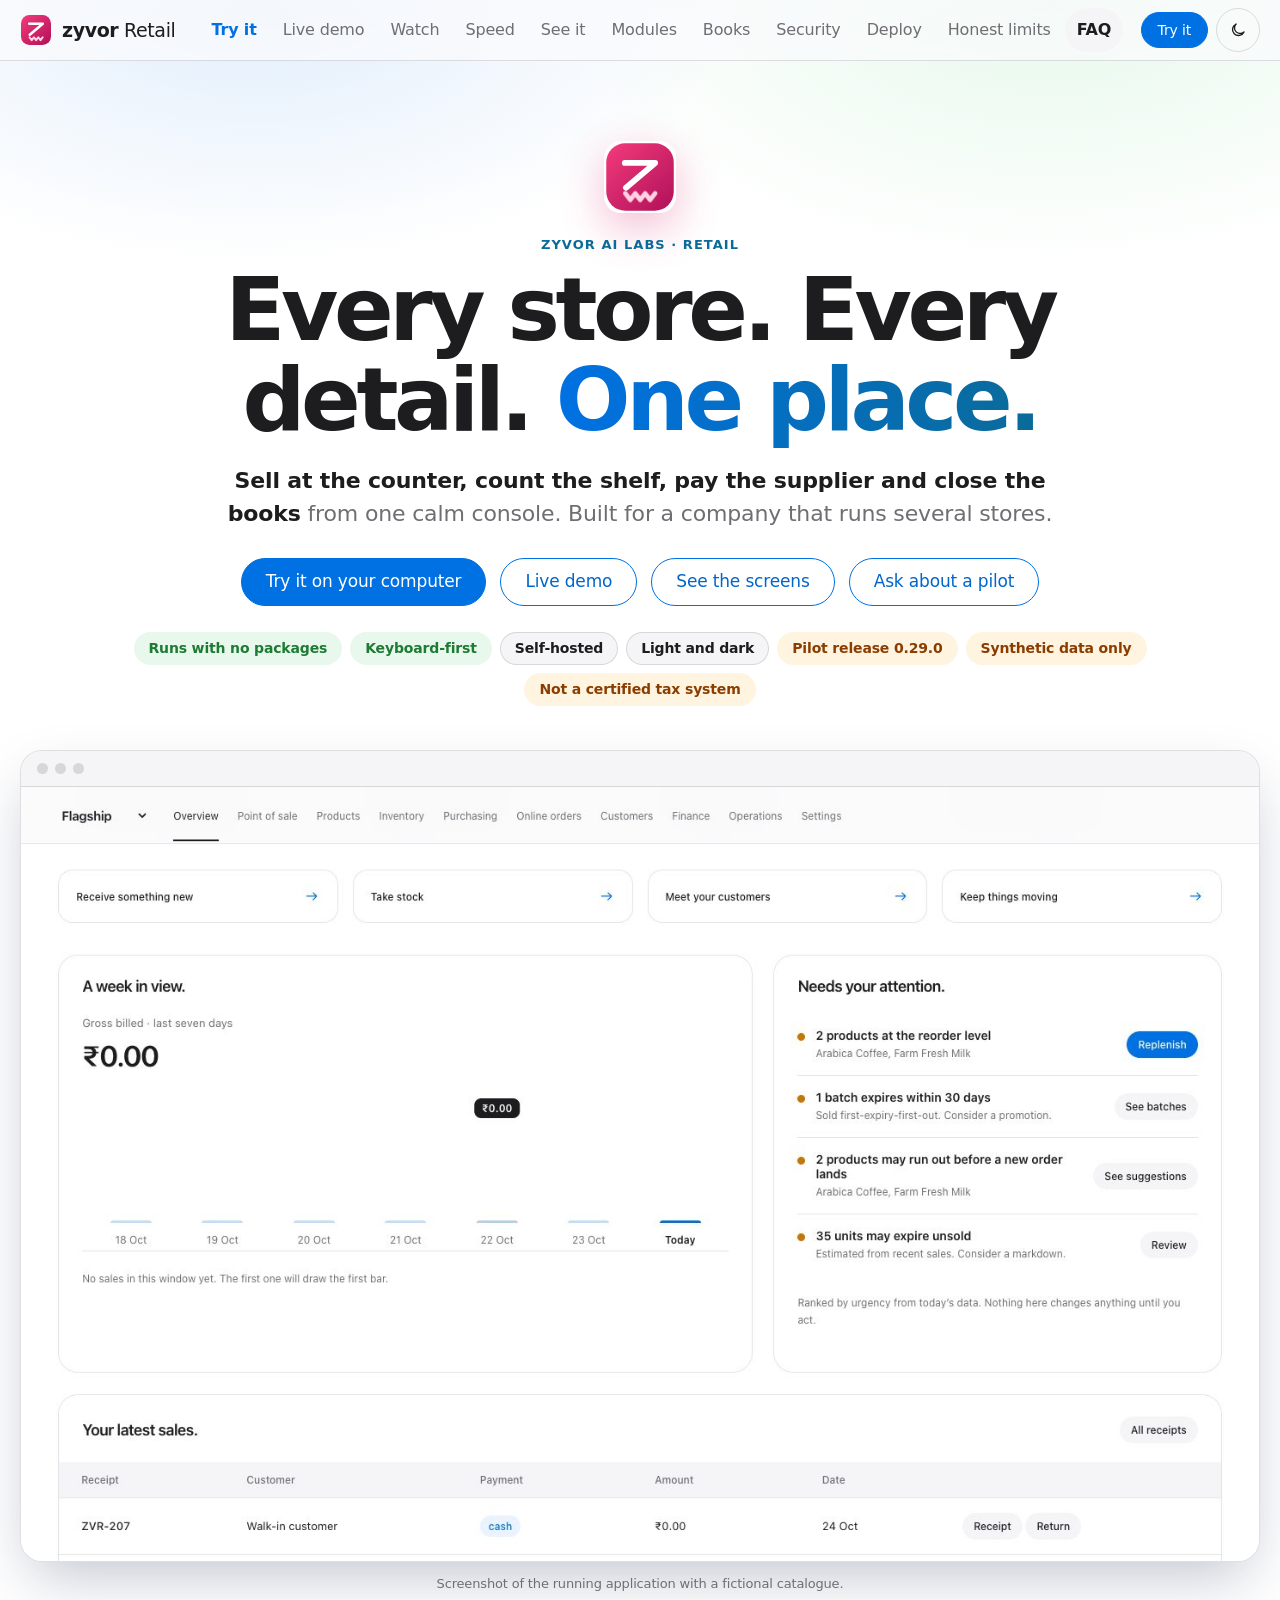
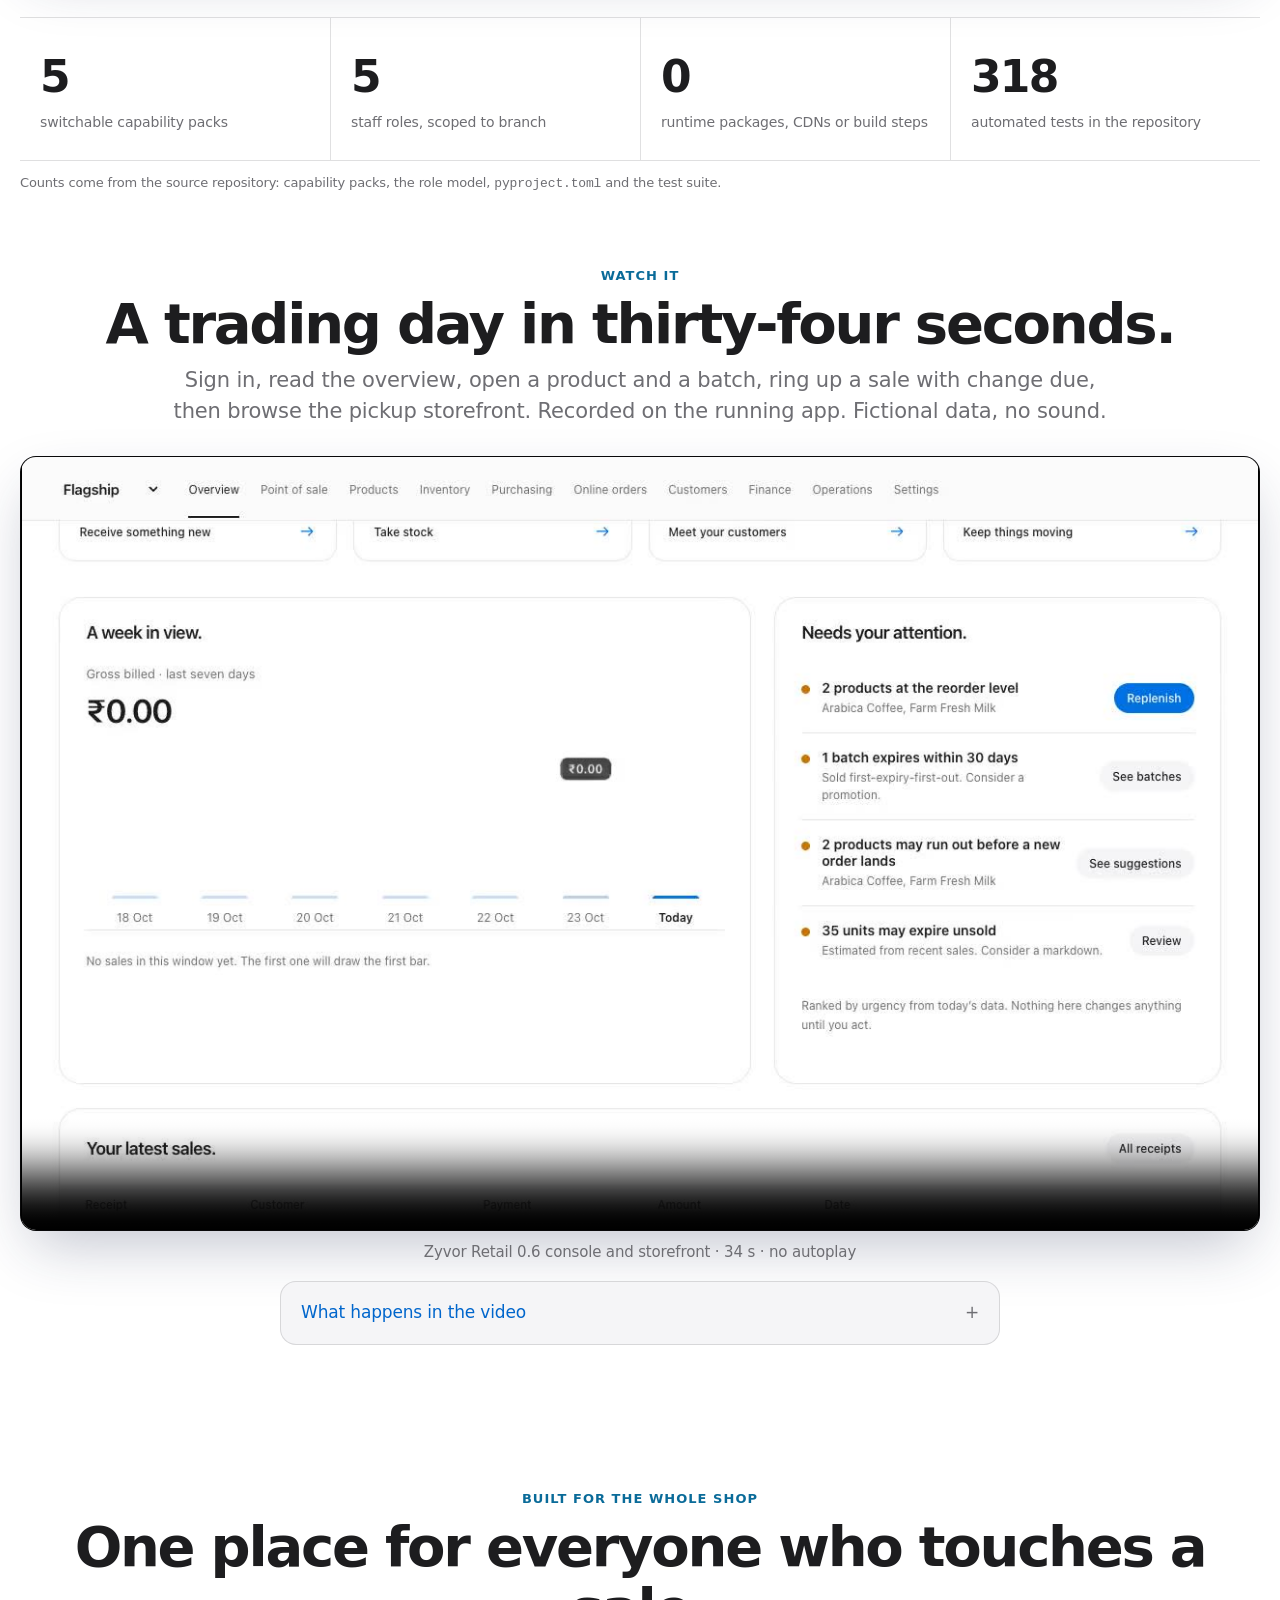
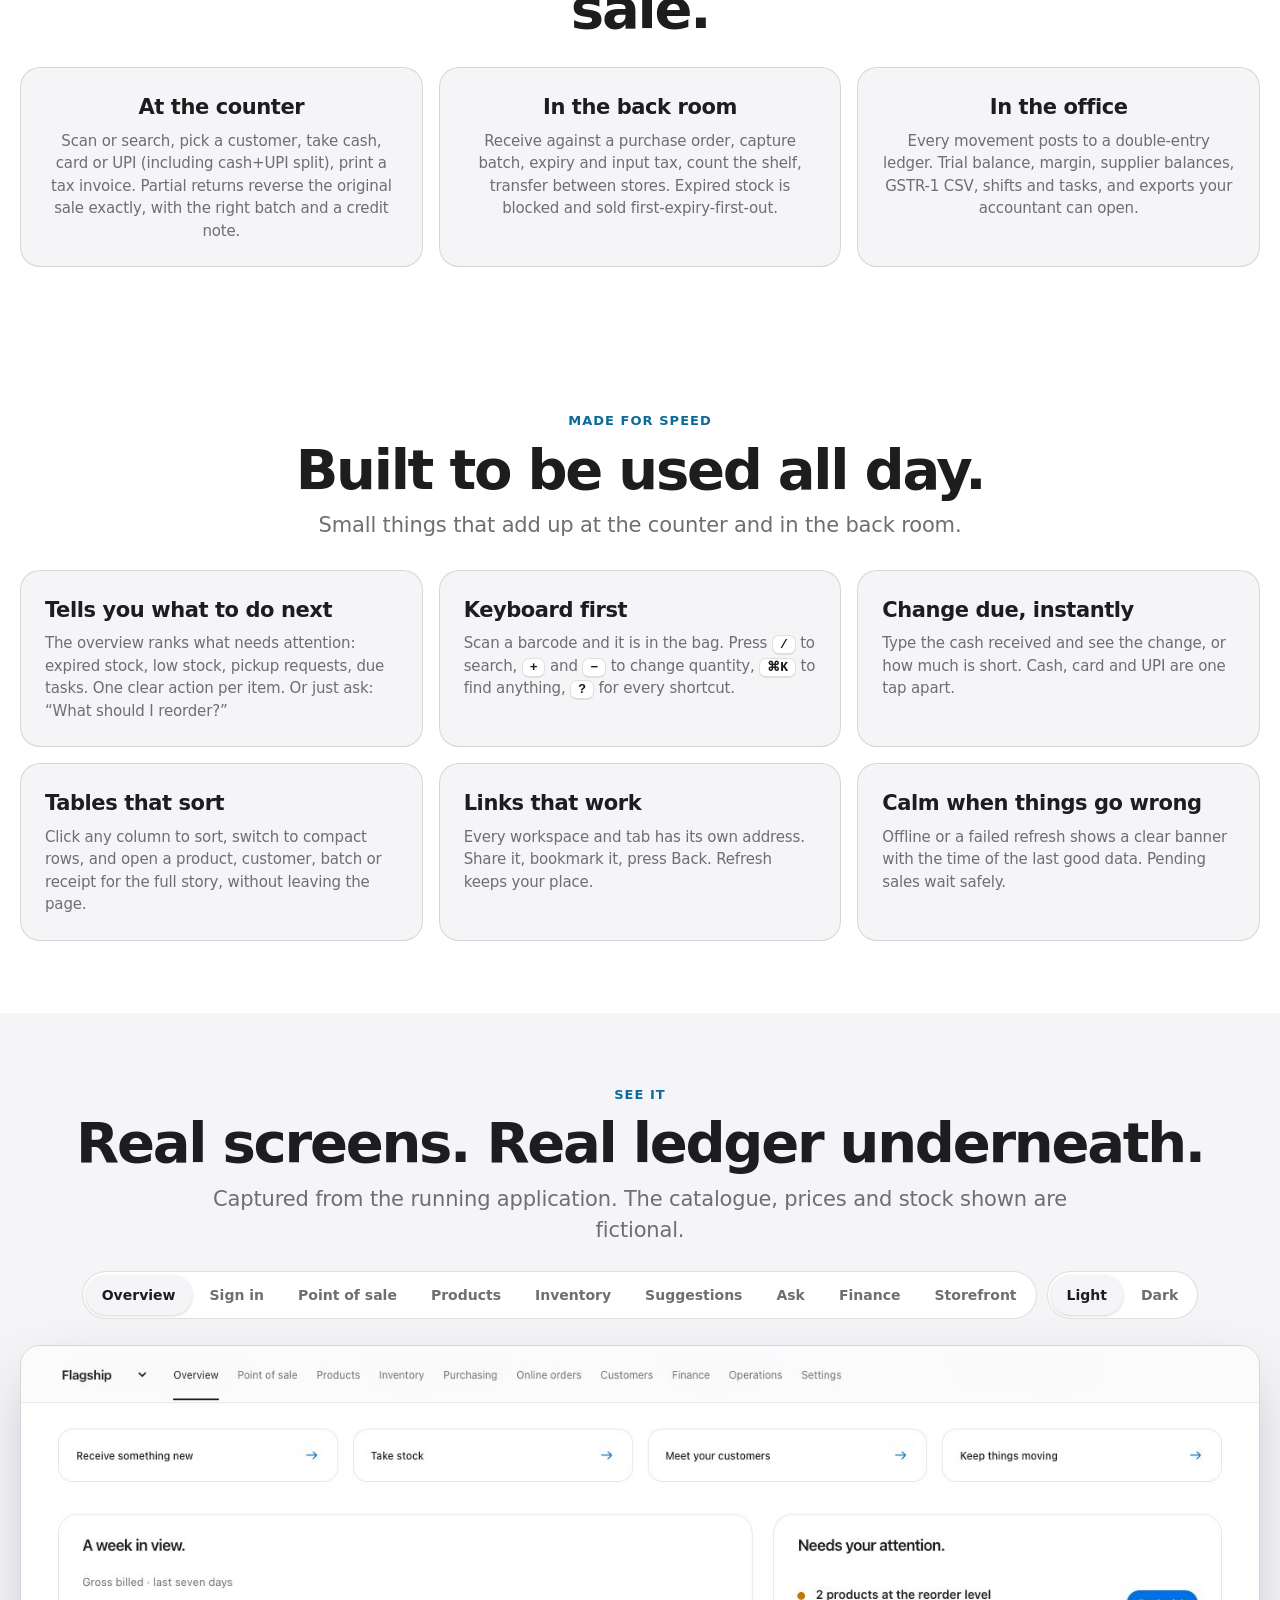
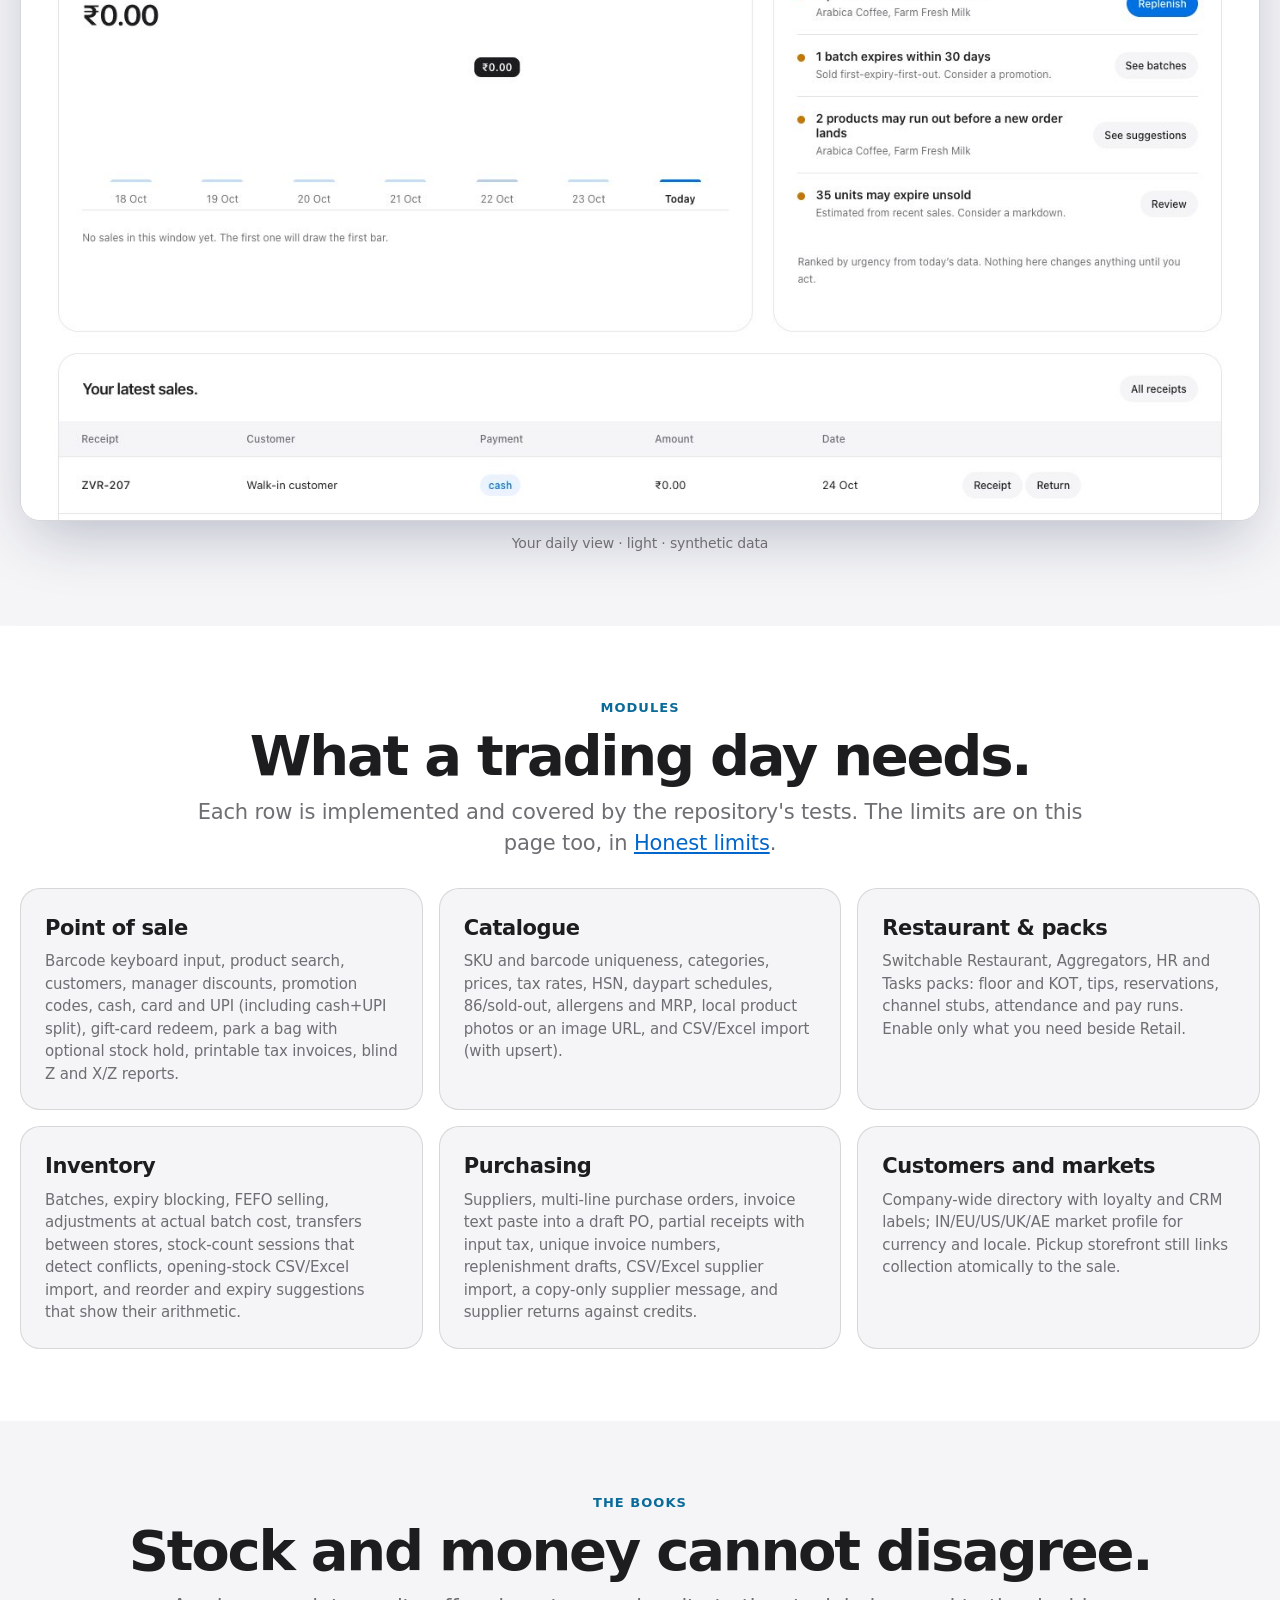
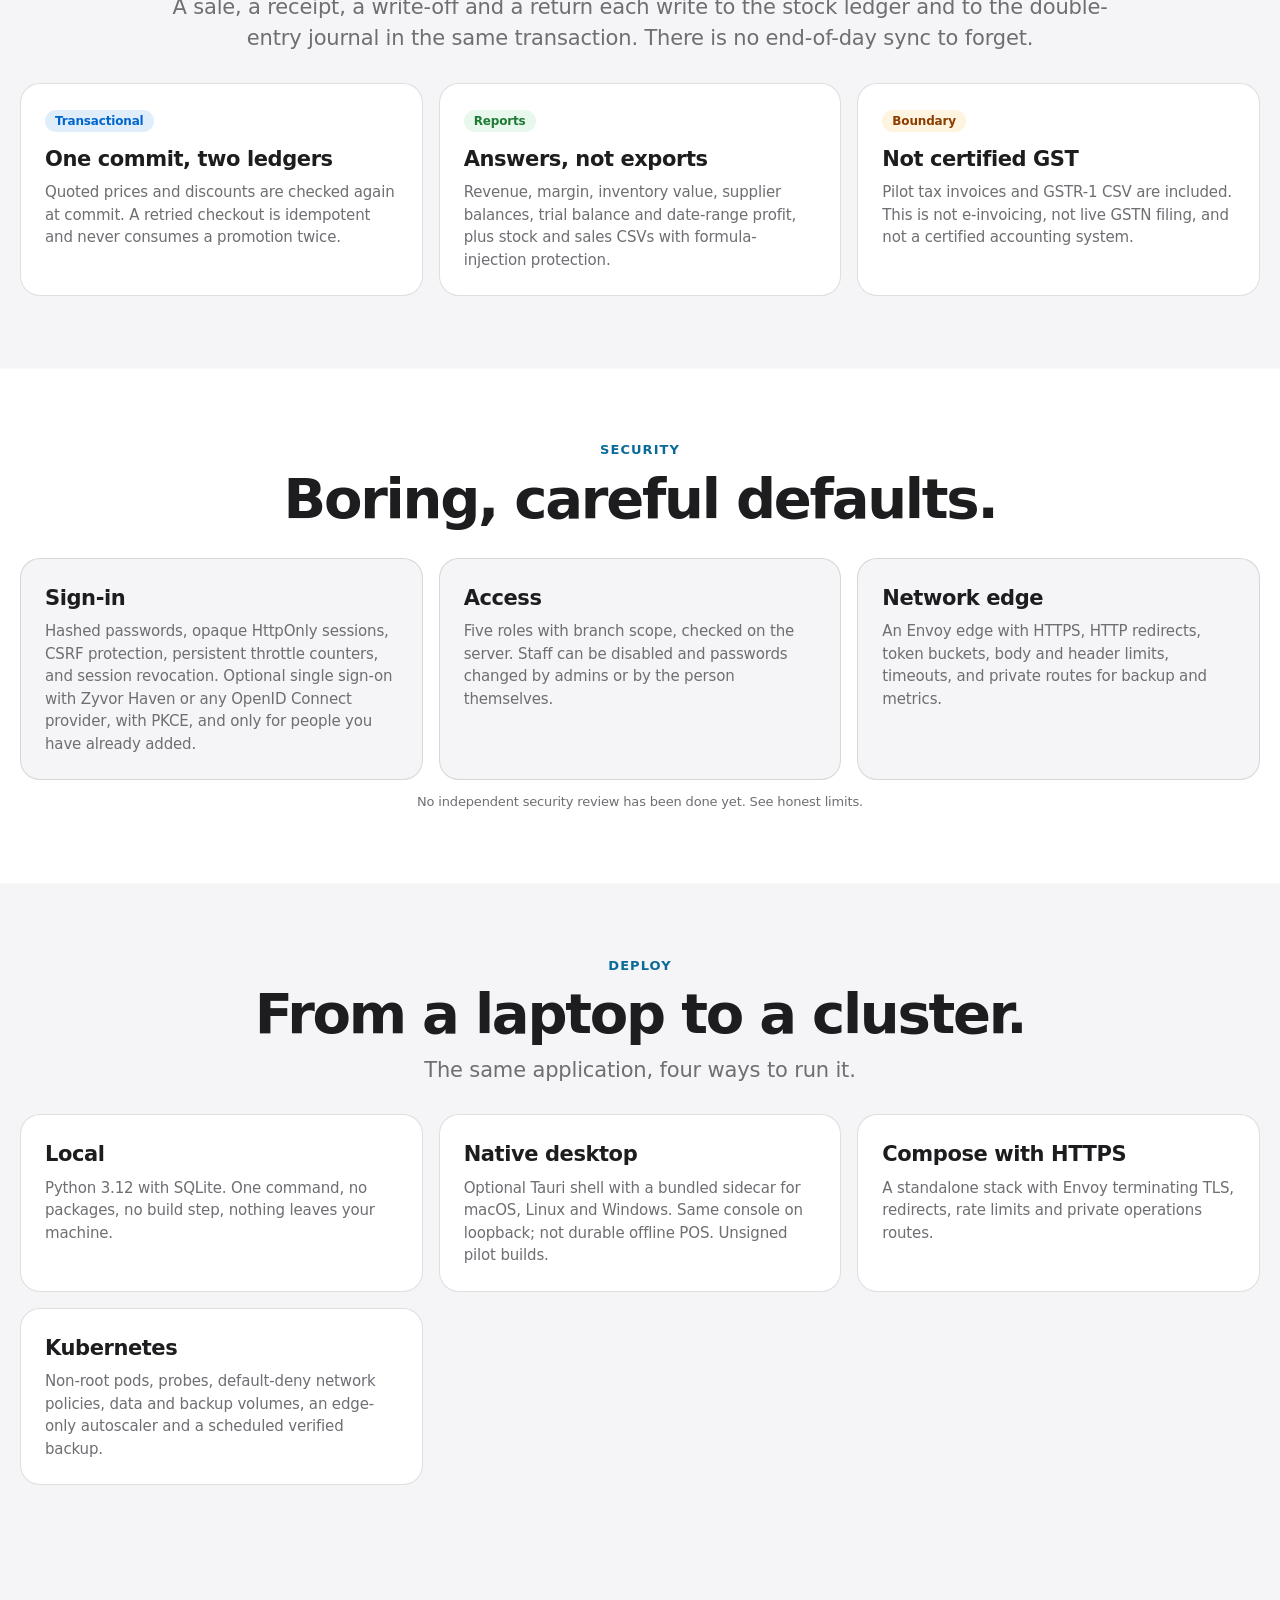
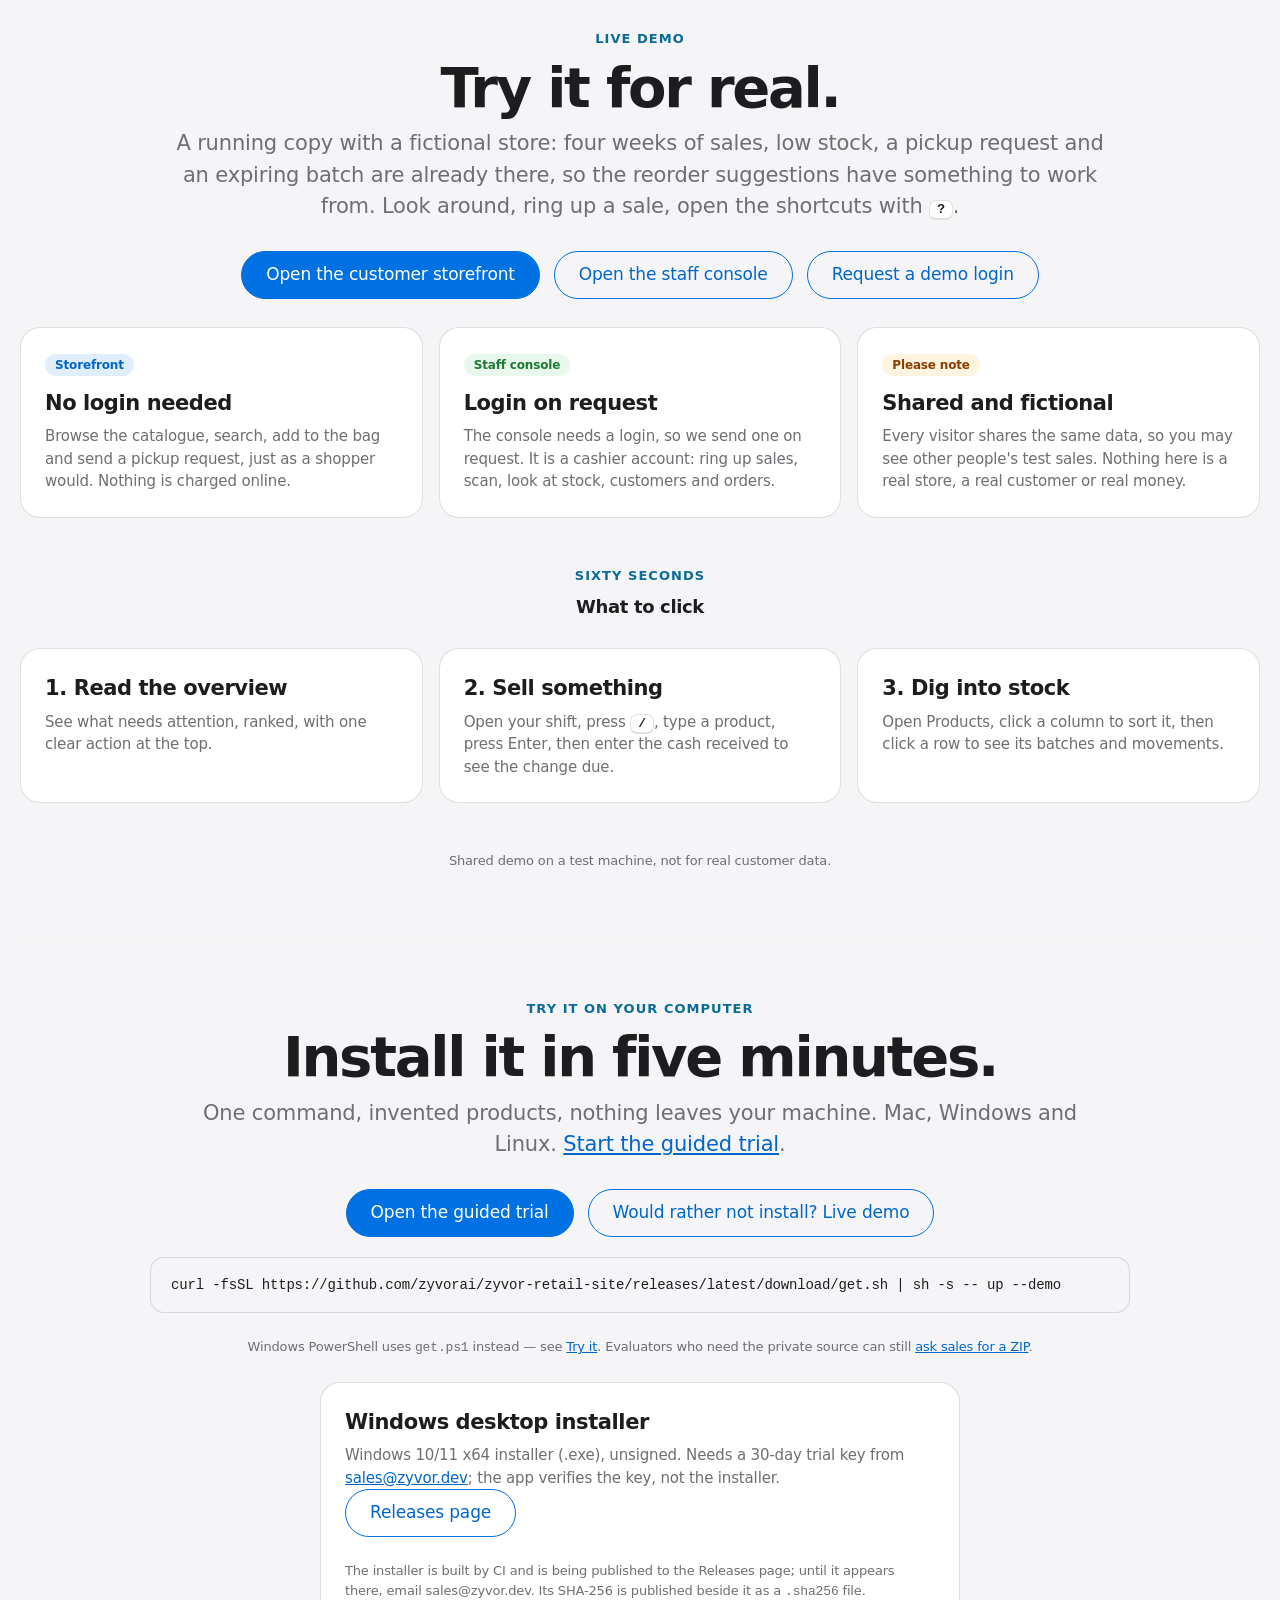
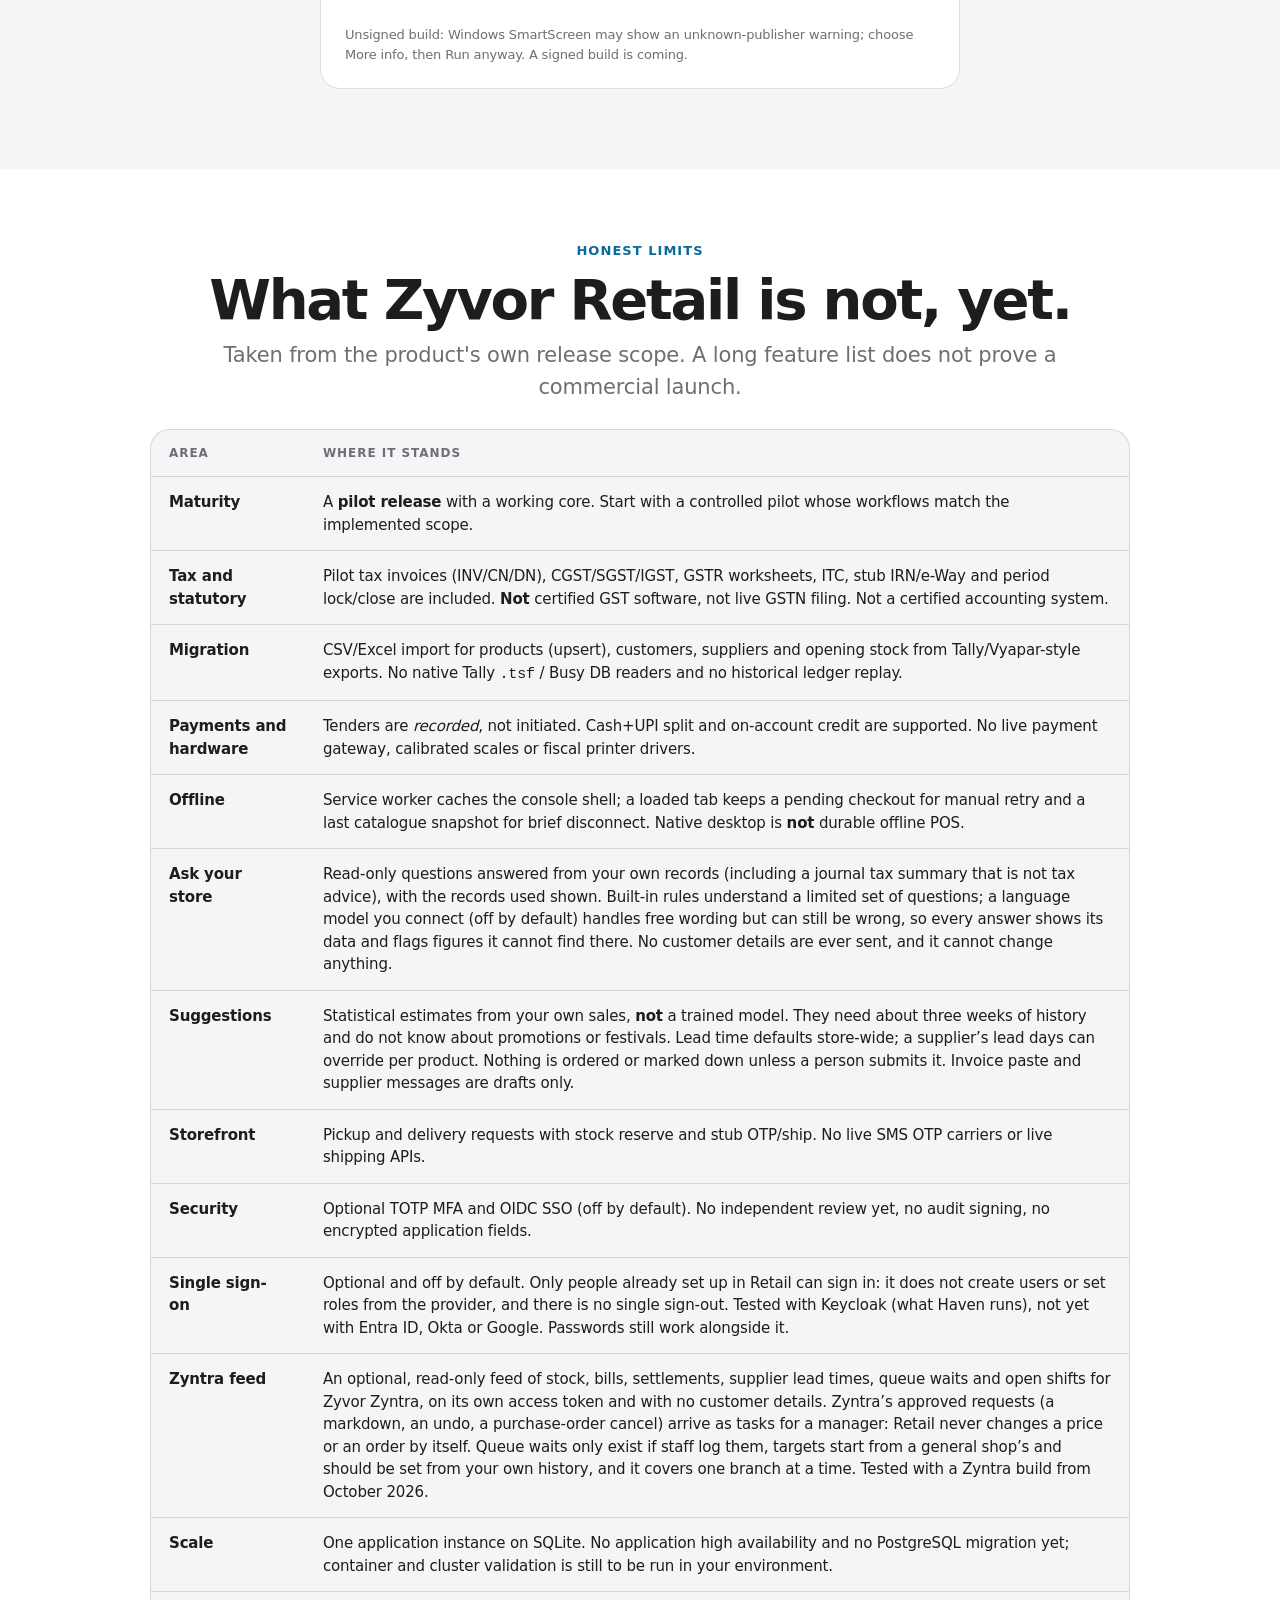
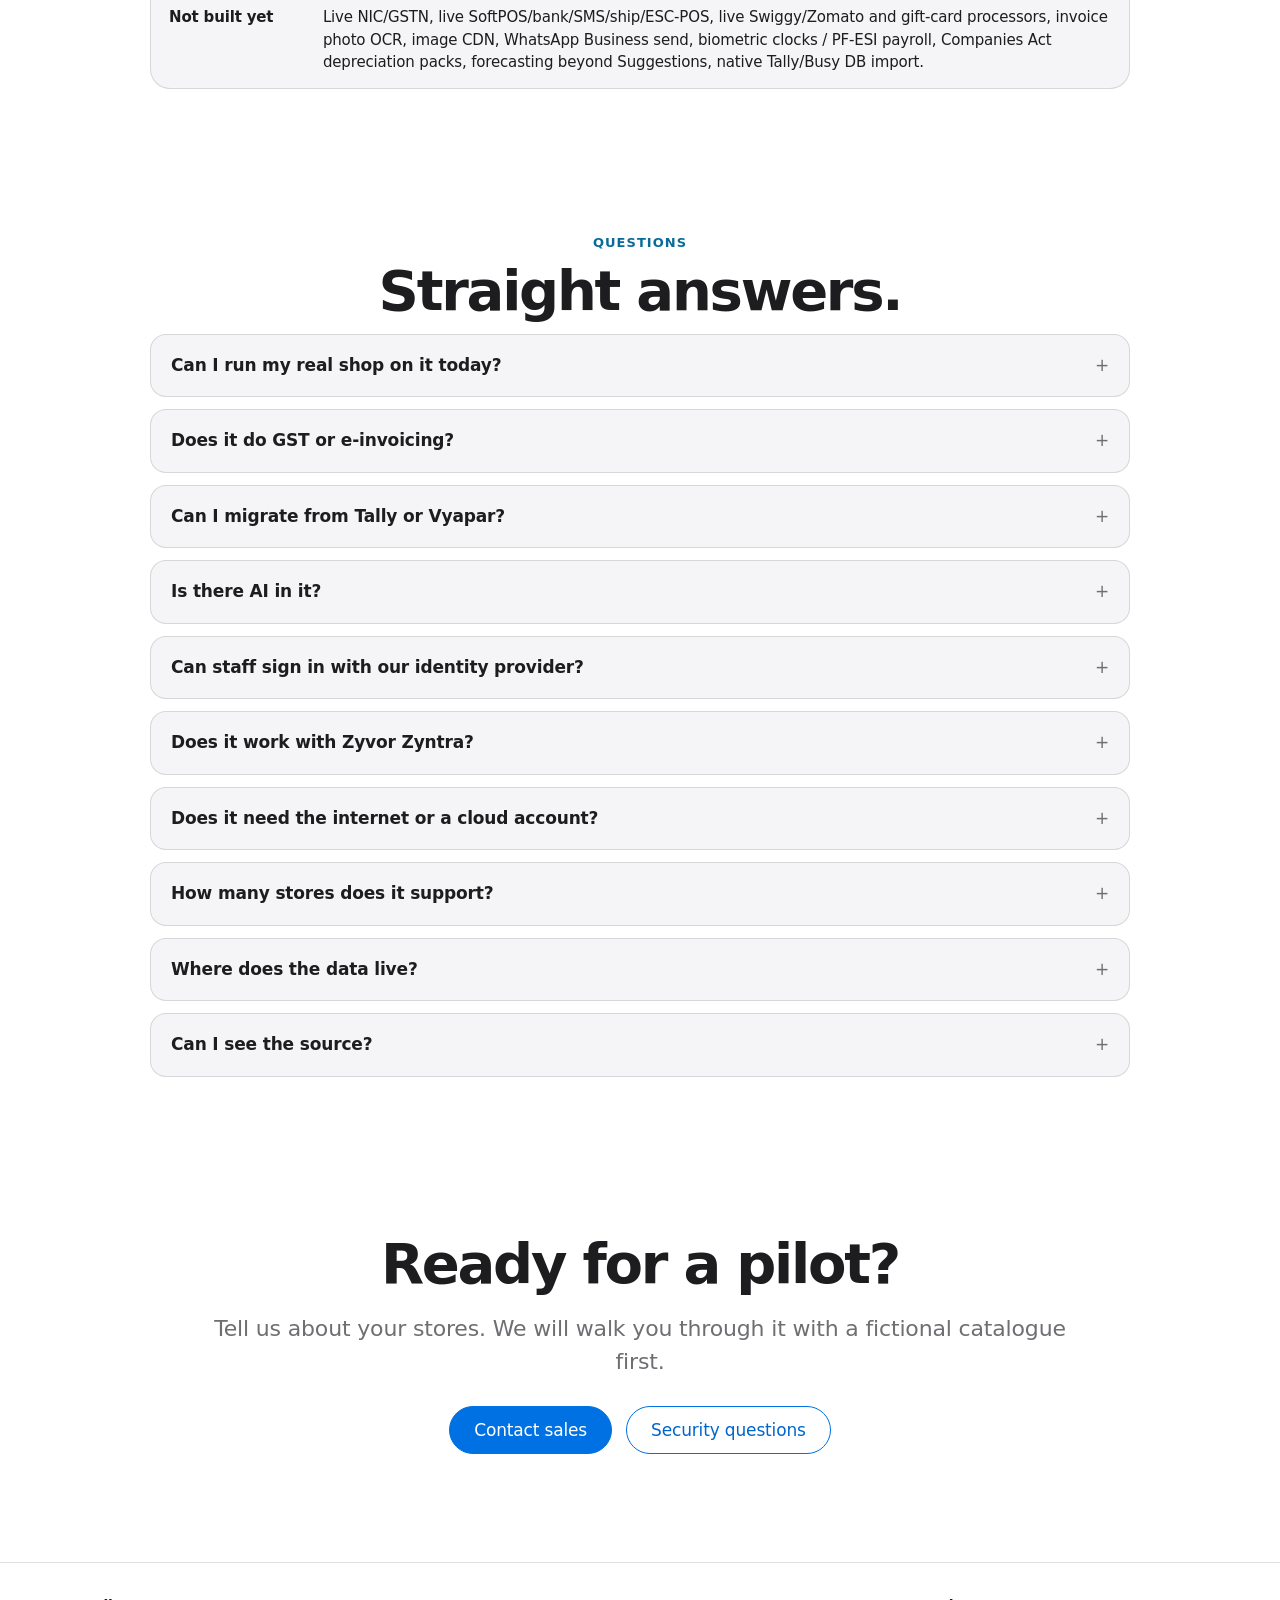
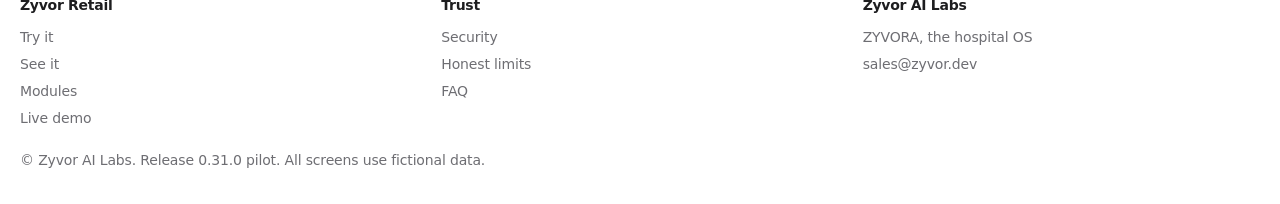
==== commit 22dbd727: "Site: Windows desktop installer card with unsigned note Co-Authored-By: Claude Sonnet 5.5 <noreply@a" ====
--- a/index.html
+++ b/index.html
@@ -34,7 +34,7 @@
     <span class="wm"><b>zyvor</b> Retail</span>
   </a>
   <nav id="sections" aria-label="Sections">
-    <a class="nav-try" href="try/">Try it</a><a href="#demo">Live demo</a><a href="#watch">Watch</a><a href="#speed">Speed</a><a href="#see">See it</a><a href="#modules">Modules</a><a href="#books">Books</a><a href="#security">Security</a><a href="#deploy">Deploy</a><a href="#pricing">Pricing</a><a href="#honest">Honest limits</a><a href="#faq">FAQ</a>
+    <a class="nav-try" href="try/">Try it</a><a href="#demo">Live demo</a><a href="#watch">Watch</a><a href="#speed">Speed</a><a href="#see">See it</a><a href="#modules">Modules</a><a href="#books">Books</a><a href="#security">Security</a><a href="#deploy">Deploy</a><a href="#honest">Honest limits</a><a href="#faq">FAQ</a>
   </nav>
   <div class="bar-actions">
     <a class="btn small primary" href="try/">Try it</a>
@@ -183,15 +183,7 @@
   <div class="cta"><a class="btn primary" href="try/">Open the guided trial</a><a class="btn" href="#demo">Would rather not install? Live demo</a></div>
   <pre class="cmd" tabindex="0"><code>curl -fsSL https://github.com/zyvorai/zyvor-retail-site/releases/latest/download/get.sh | sh -s -- up --demo</code></pre>
   <p class="small center">Windows PowerShell uses <code>get.ps1</code> instead — see <a href="try/">Try it</a>. Evaluators who need the private source can still <a href="mailto:sales@zyvor.dev?subject=Zyvor%20Retail%20pilot">ask sales for a ZIP</a>.</p>
-</section>
-
-<section id="pricing">
-  <div class="center"><p class="kicker">Trial and pricing</p><h2>30 days free, then a licence key.</h2><p class="sub">Zyvor Retail uses the same licence model as our Mac apps. Ask <a href="mailto:sales@zyvor.dev?subject=Zyvor%20Retail%20trial%20key">sales@zyvor.dev</a> for a free 30-day trial key and paste it under <b>Enter licence key</b> in the app (Zyvor Retail 0.32.0 and later). A paid licence is a one-year key. Enforcement is soft: with no key, an expired trial or an expired licence every feature keeps working and no data is touched; the app only shows a notice.</p></div>
-  <div class="tiers two">
-    <div class="tier"><h3>Store</h3><p class="price">&#8377;5,999 <small>per store / year</small></p><p>Up to 3 registers per store. Each extra register is &#8377;999 per year.</p></div>
-    <div class="tier"><h3>Chain</h3><p class="price">&#8377;4,999 <small>per store / year</small></p><p>Minimum 3 stores (&#8377;14,997 per year), by invoice.</p></div>
-  </div>
-  <p class="small center">Prices in INR include 18% GST. These are the list prices. Online checkout is not open yet: <a href="mailto:sales@zyvor.dev?subject=Zyvor%20Retail%20licence">contact sales</a> to start.</p>
+  <div class="center"><div class="card rv" style="max-width:640px;margin:1.5rem auto;text-align:left"><h3>Windows desktop installer</h3><p>Windows 10/11 x64 installer (.exe), unsigned. Needs a 30-day trial key from <a href="mailto:sales@zyvor.dev?subject=Zyvor%20Retail%20Windows%2030-day%20trial%20key">sales@zyvor.dev</a>; the app verifies the key, not the installer.</p><p><a class="btn" href="https://github.com/zyvorai/zyvor-retail-site/releases">Releases page</a></p><p class="small">The installer is built by CI and is being published to the Releases page; until it appears there, email sales@zyvor.dev. Its SHA-256 is published beside it as a <code>.sha256</code> file.</p><p class="small">Unsigned build: Windows SmartScreen may show an unknown-publisher warning; choose More info, then Run anyway. A signed build is coming.</p></div></div>
 </section>
 
 <section id="honest">
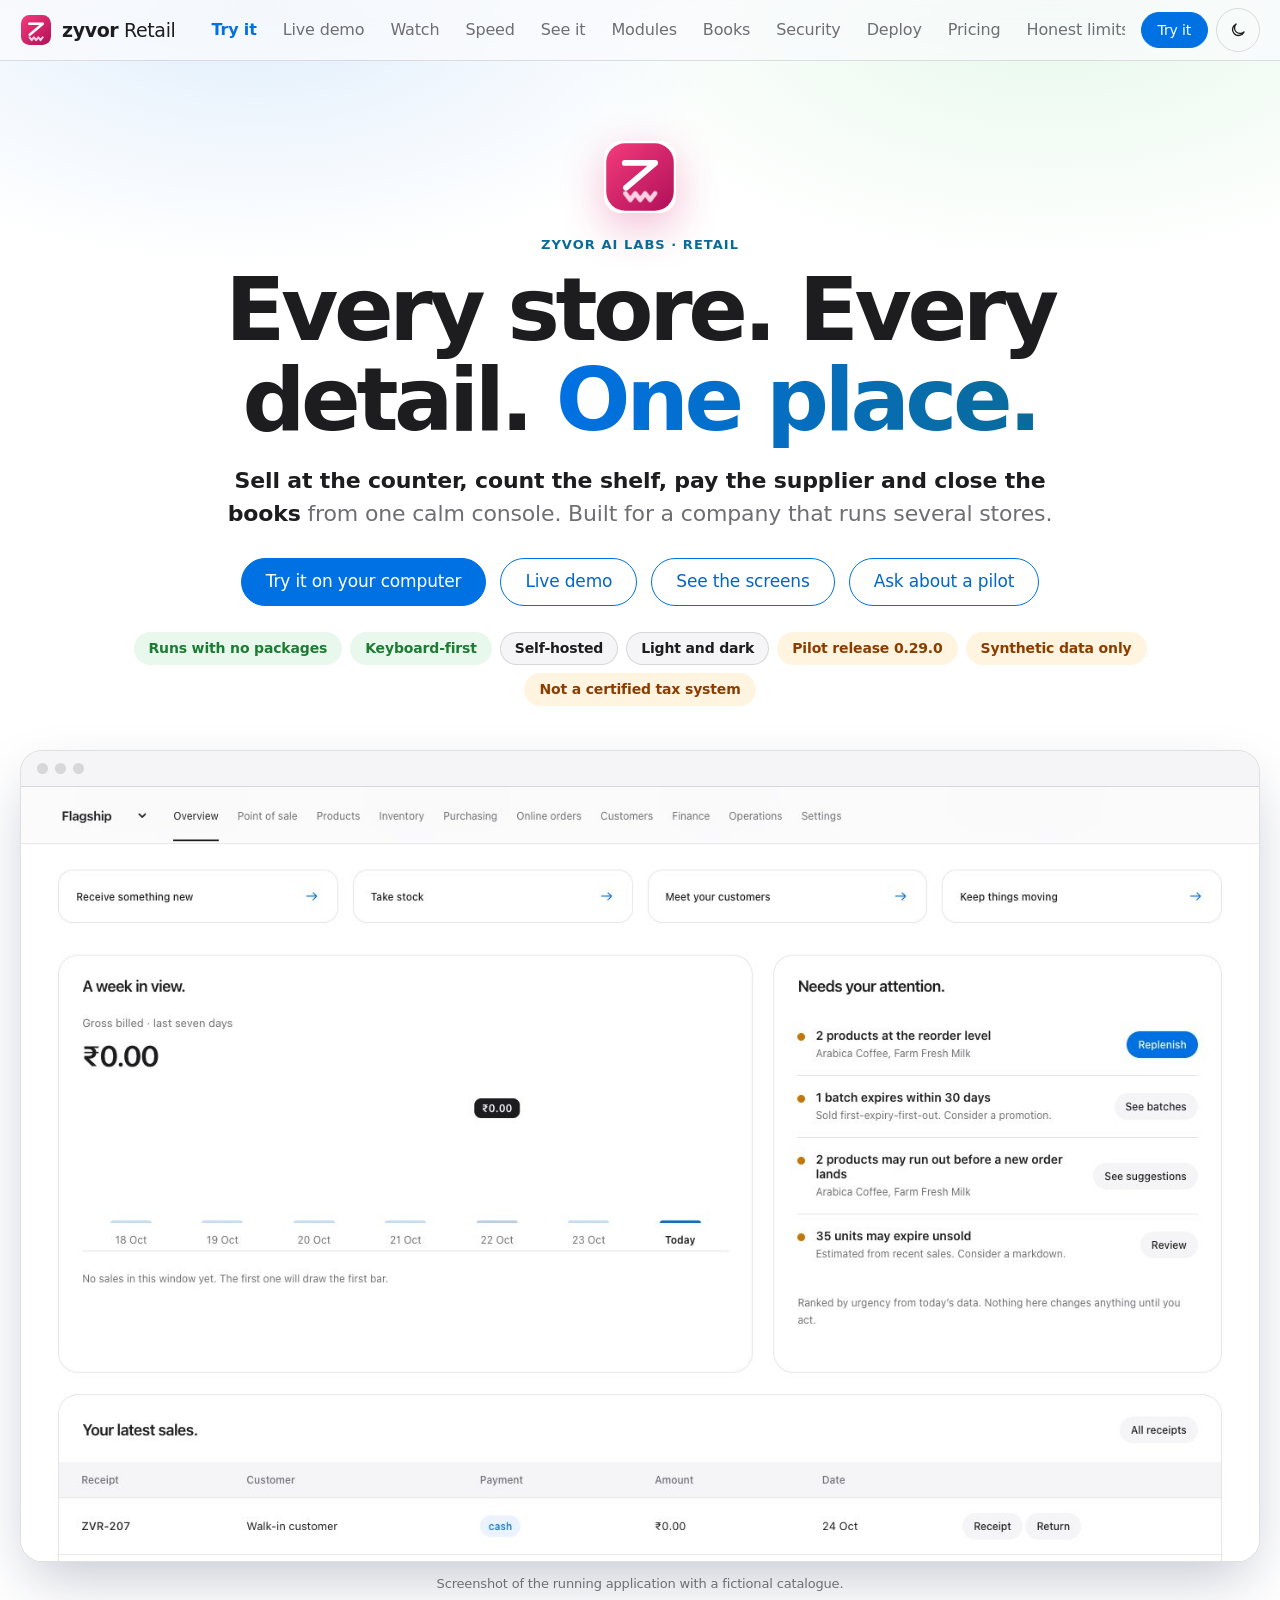
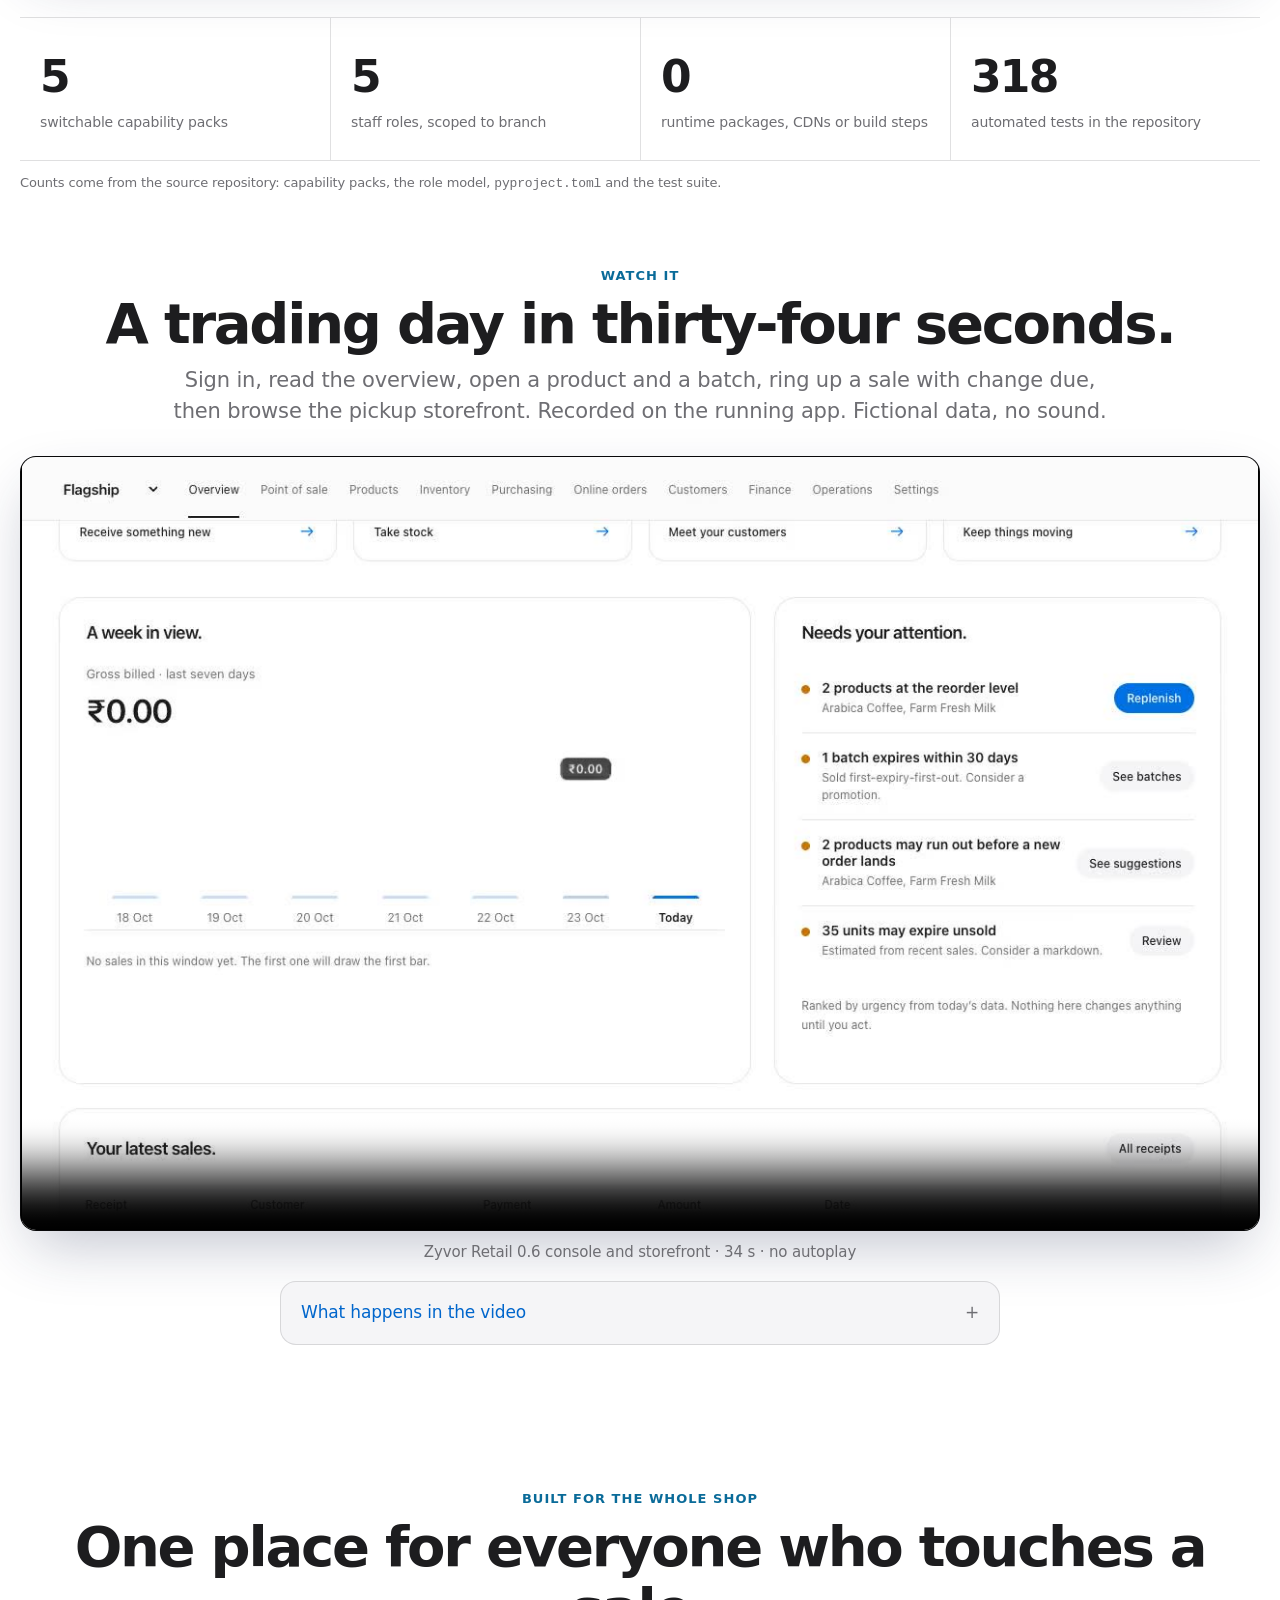
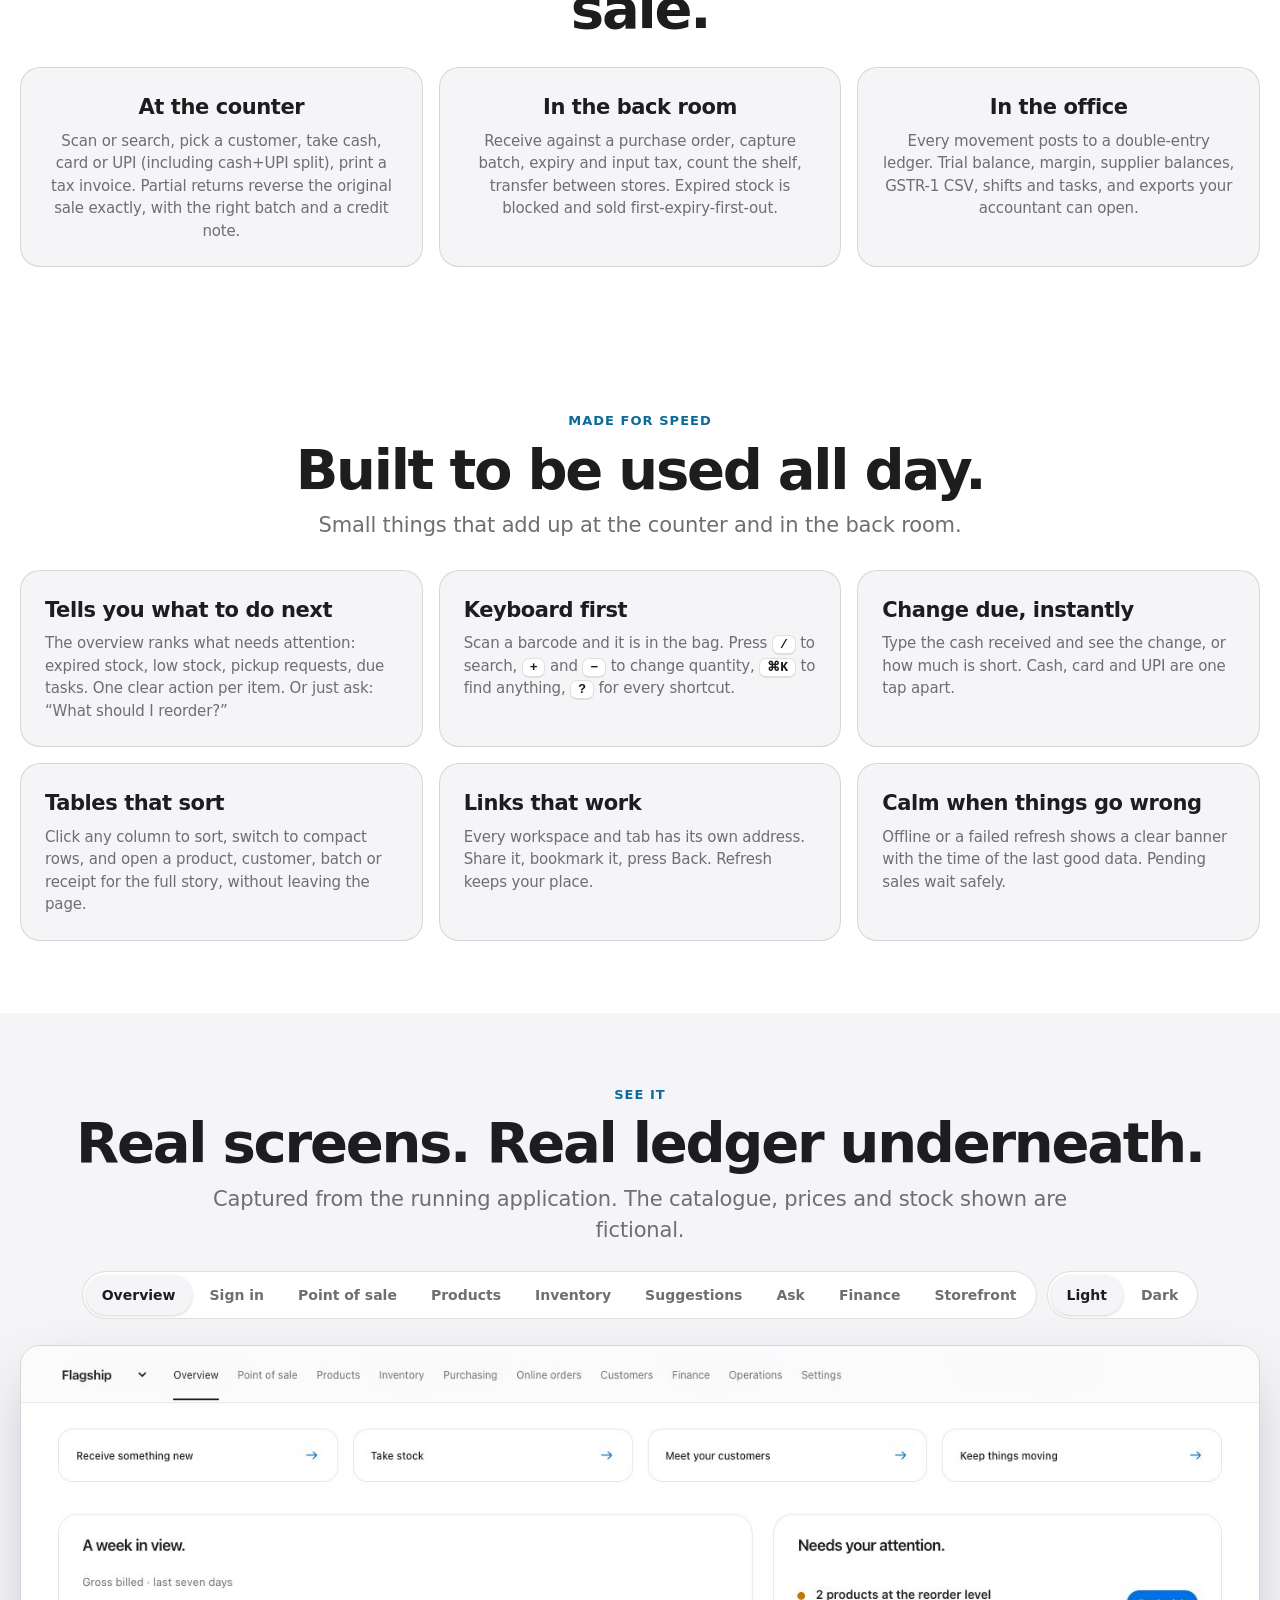
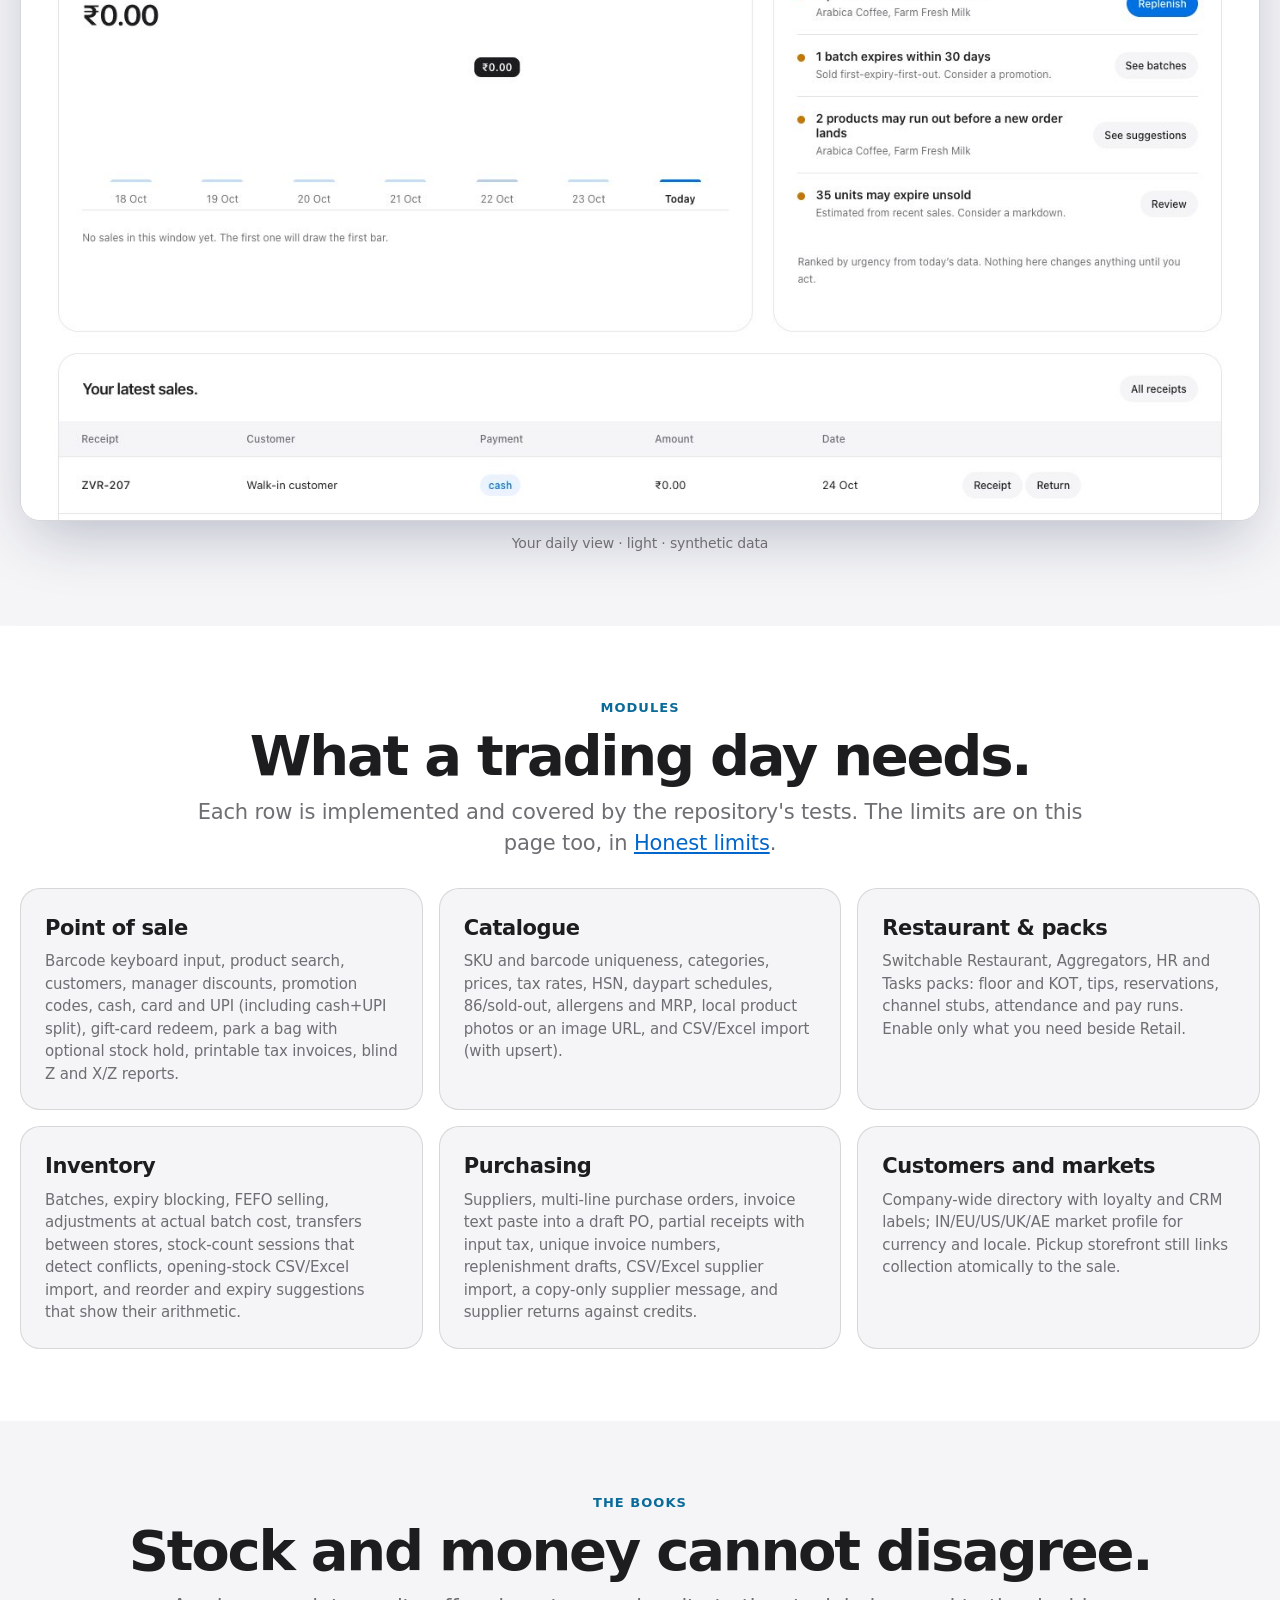
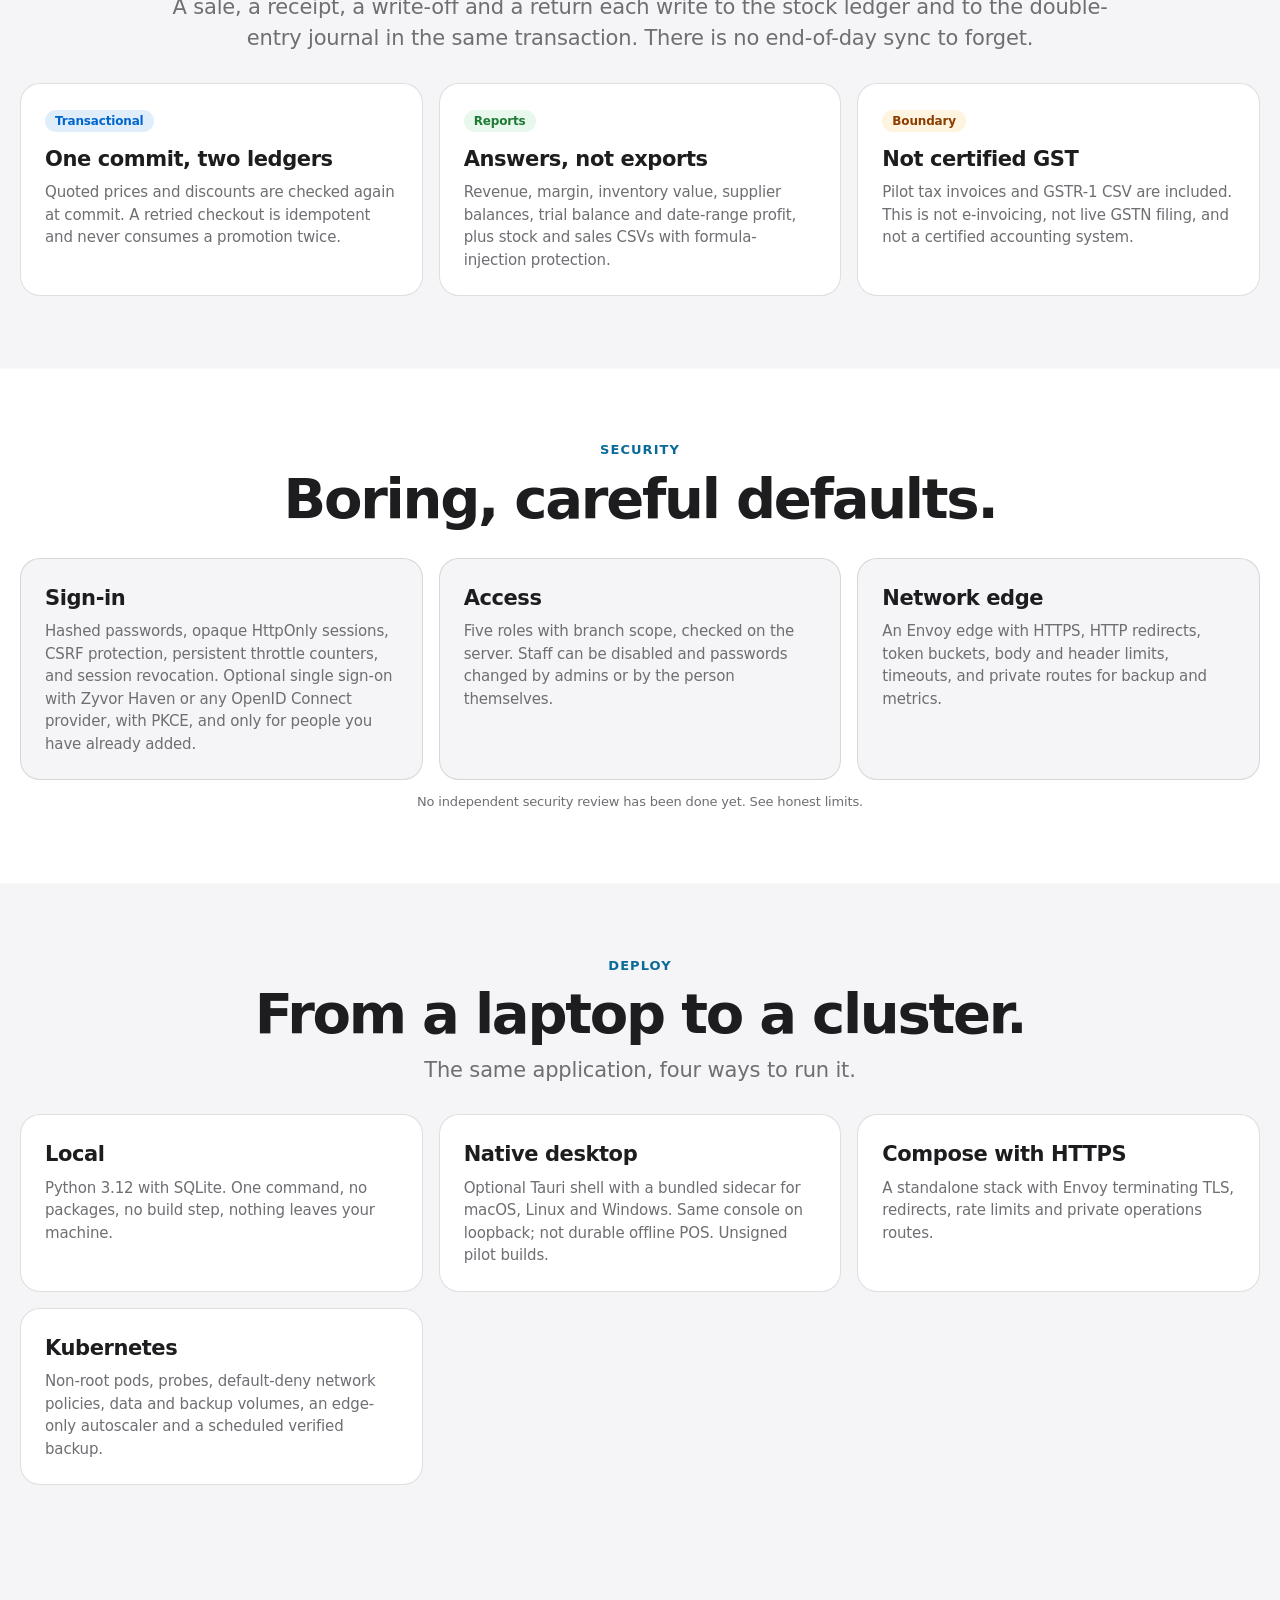
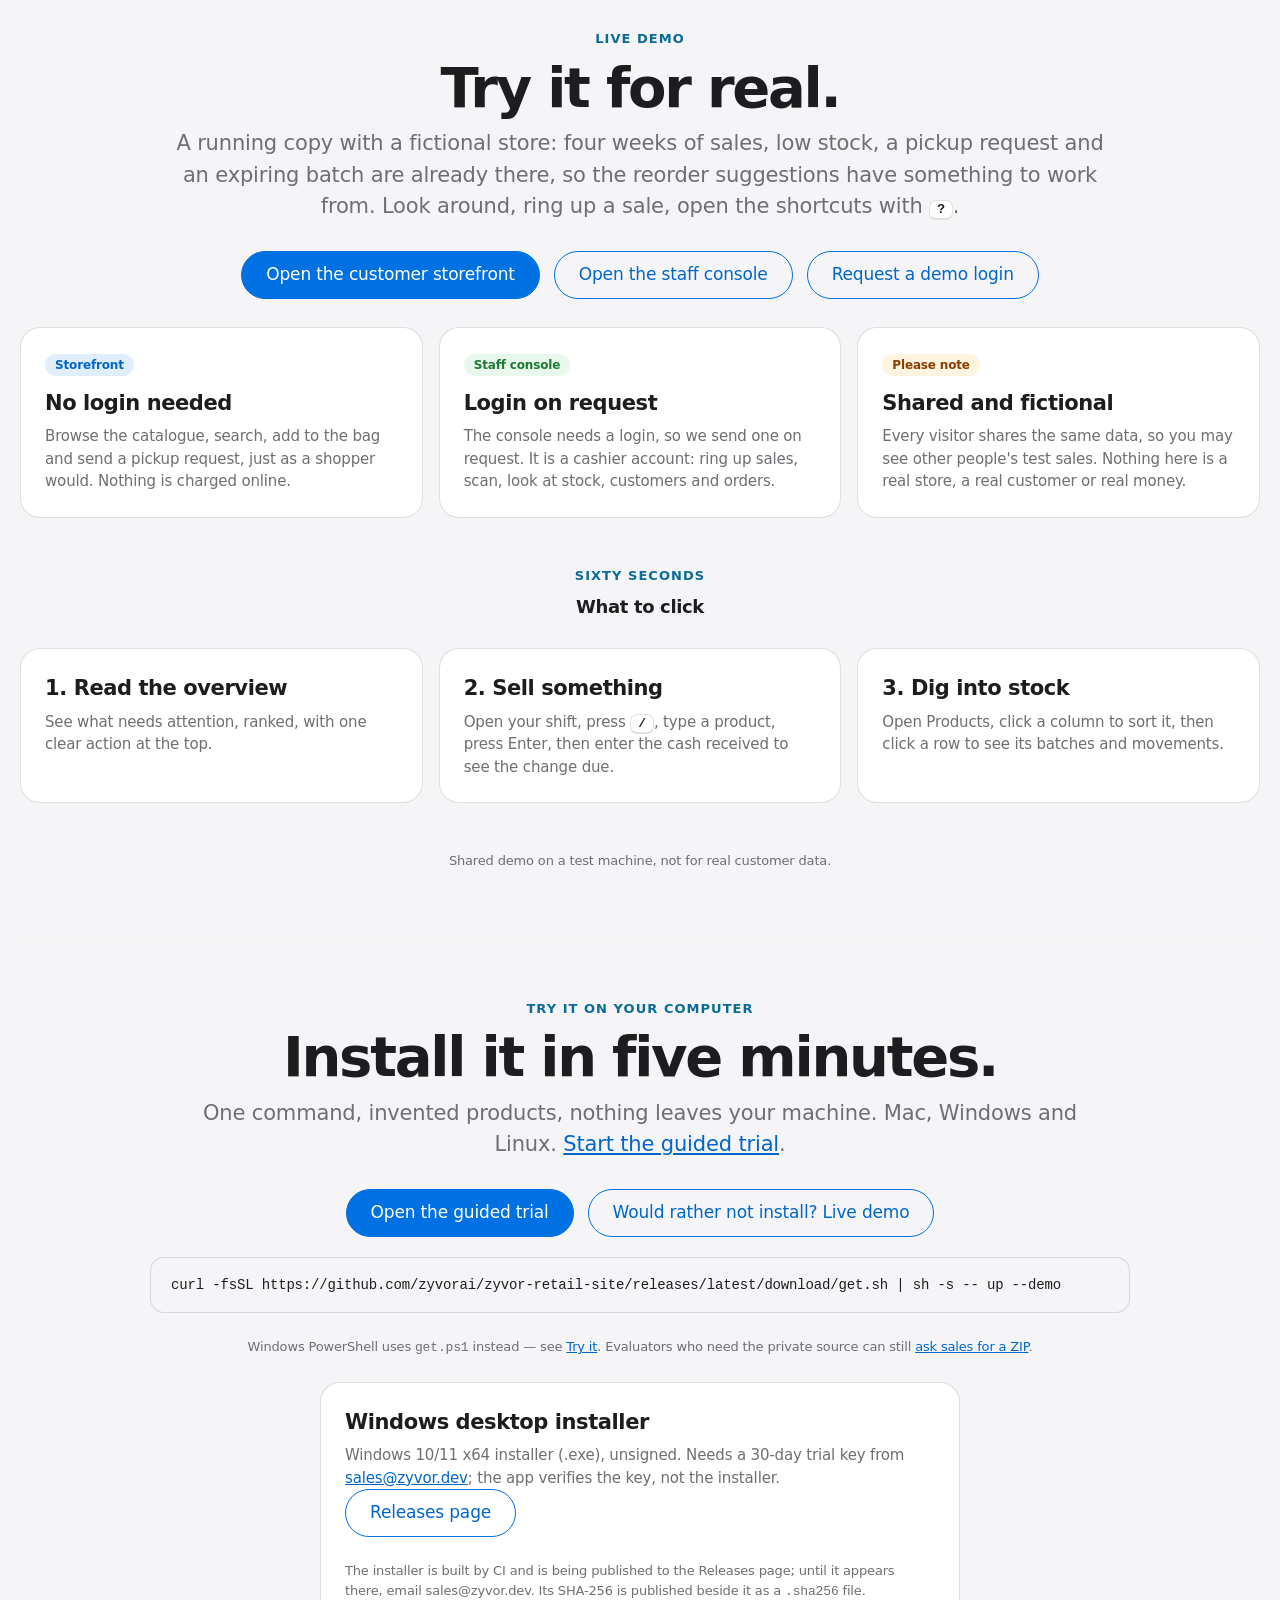
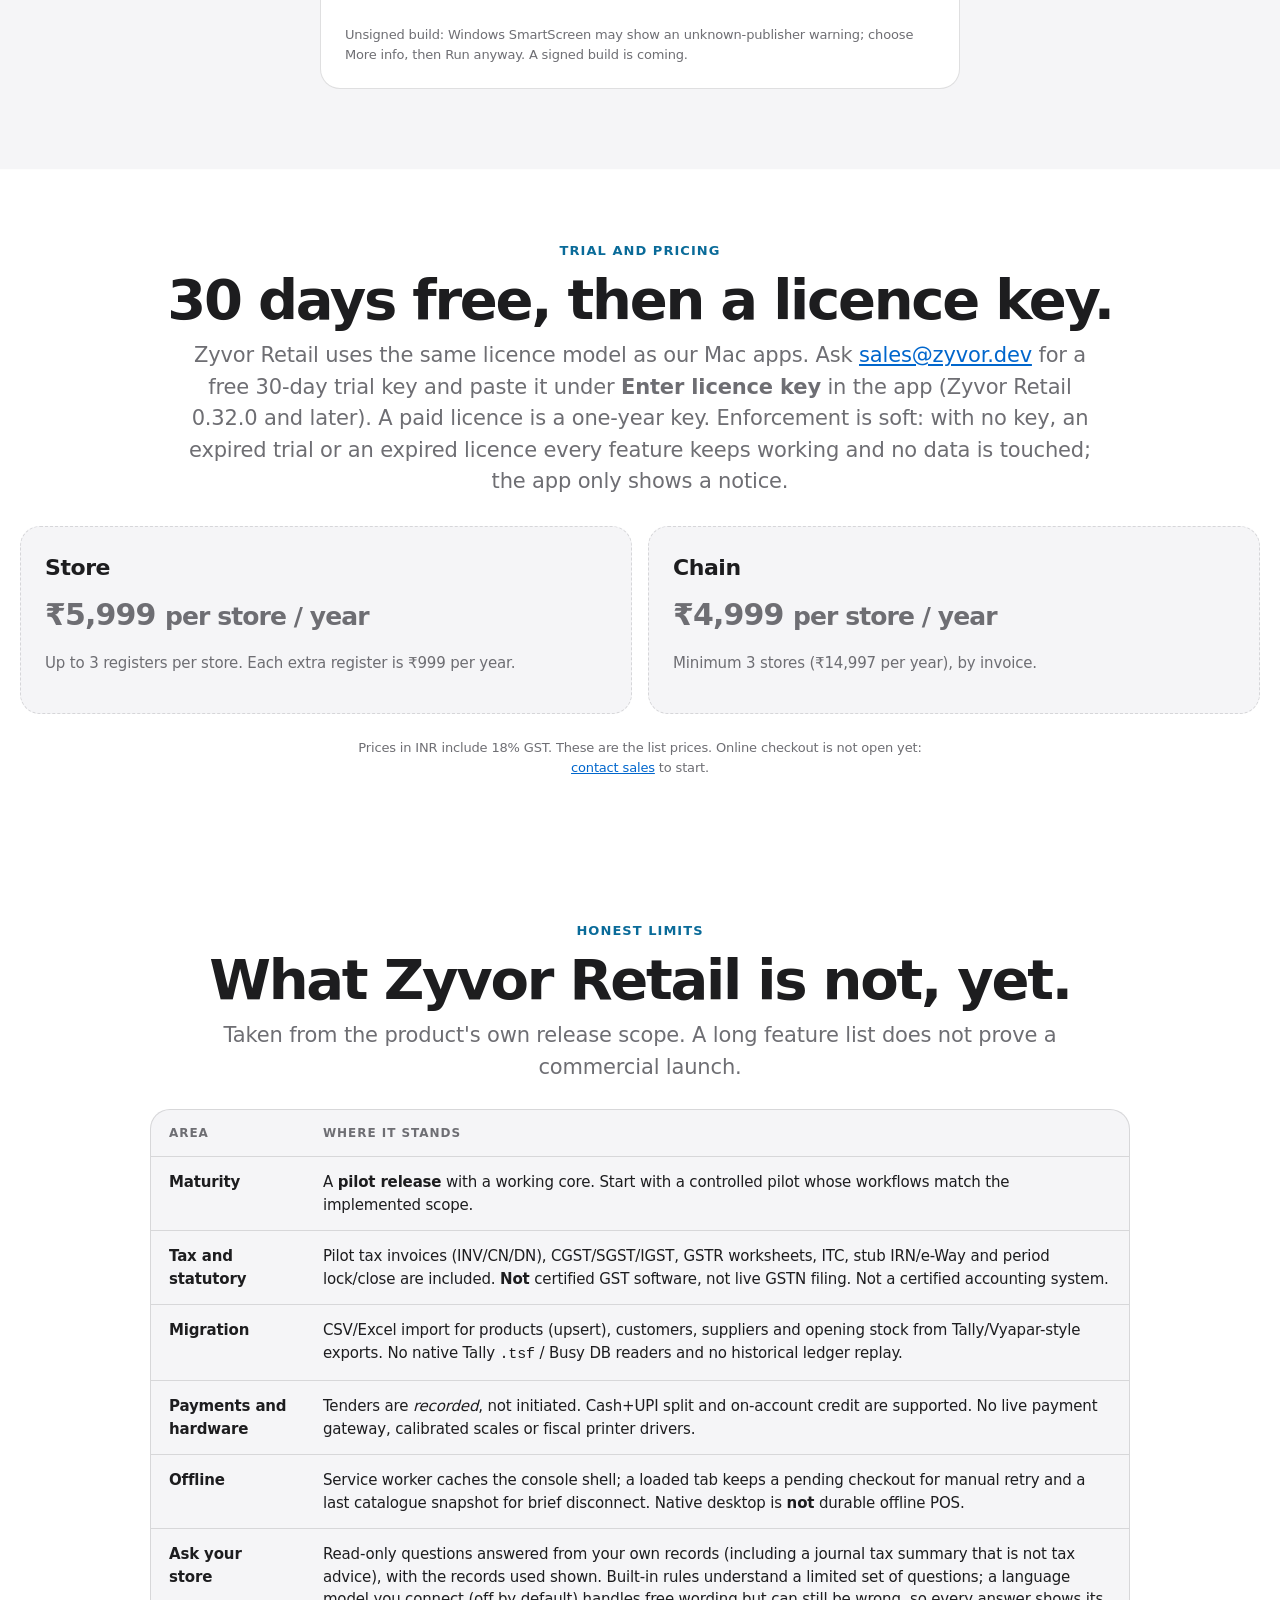
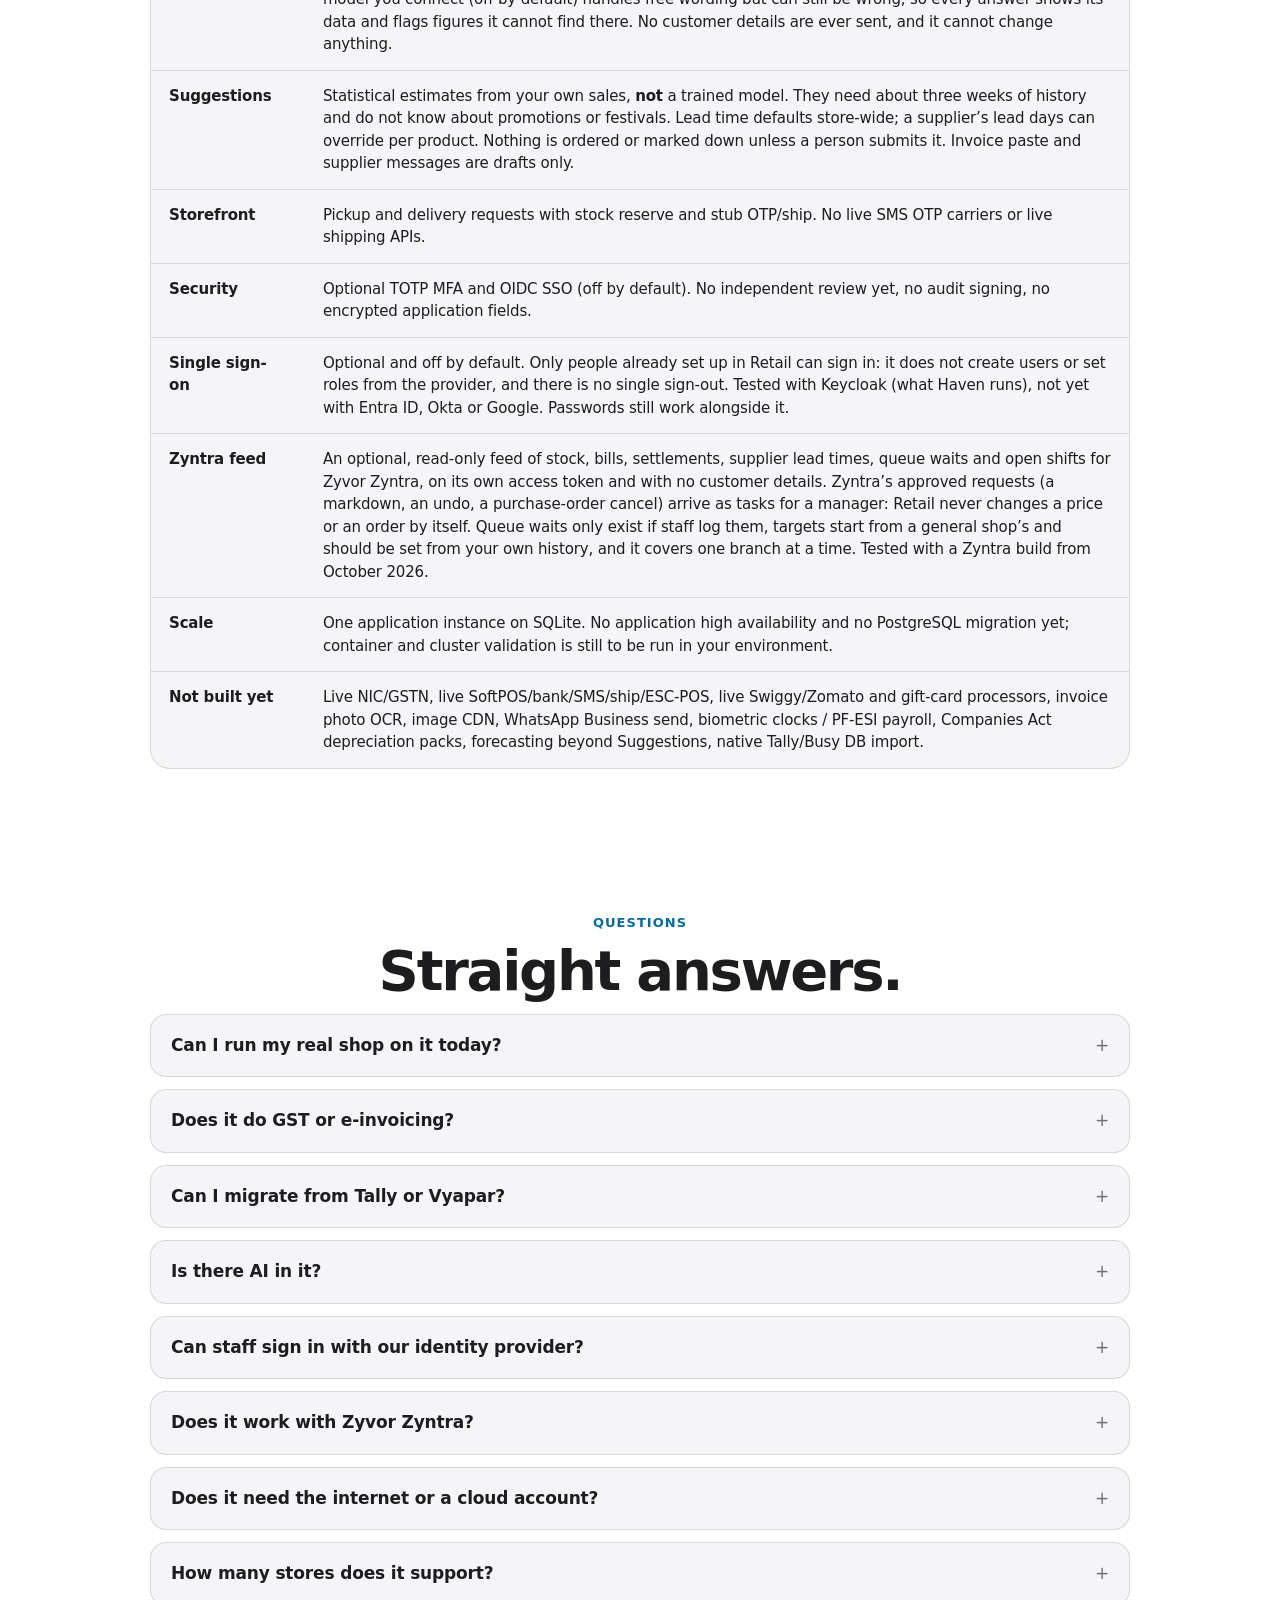
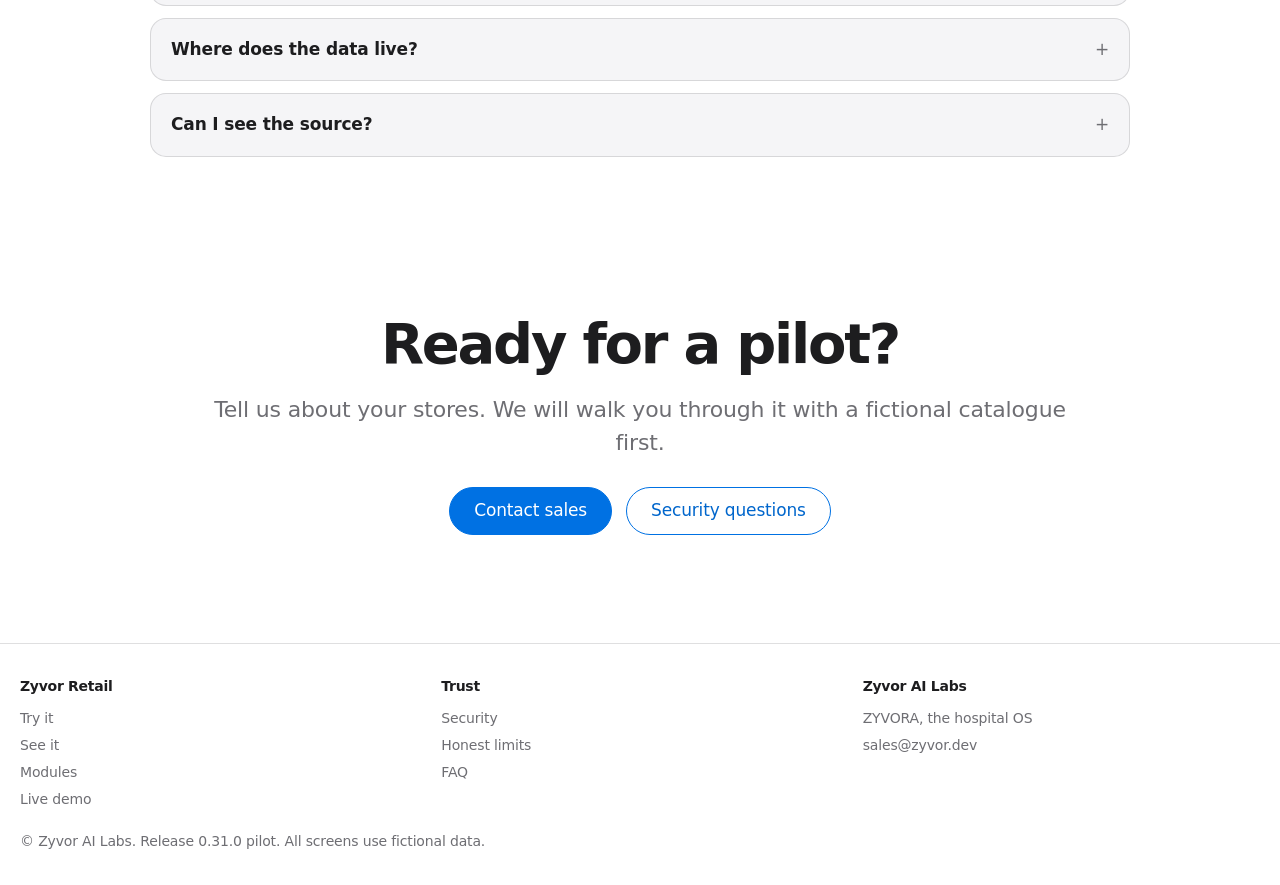
==== commit c13ac276: "Site: Windows desktop installer card with unsigned note (#4) Co-authored-by: Susant Sahani <ssahani@" ====
--- a/index.html
+++ b/index.html
@@ -34,7 +34,7 @@
     <span class="wm"><b>zyvor</b> Retail</span>
   </a>
   <nav id="sections" aria-label="Sections">
-    <a class="nav-try" href="try/">Try it</a><a href="#demo">Live demo</a><a href="#watch">Watch</a><a href="#speed">Speed</a><a href="#see">See it</a><a href="#modules">Modules</a><a href="#books">Books</a><a href="#security">Security</a><a href="#deploy">Deploy</a><a href="#honest">Honest limits</a><a href="#faq">FAQ</a>
+    <a class="nav-try" href="try/">Try it</a><a href="#demo">Live demo</a><a href="#watch">Watch</a><a href="#speed">Speed</a><a href="#see">See it</a><a href="#modules">Modules</a><a href="#books">Books</a><a href="#security">Security</a><a href="#deploy">Deploy</a><a href="#pricing">Pricing</a><a href="#honest">Honest limits</a><a href="#faq">FAQ</a>
   </nav>
   <div class="bar-actions">
     <a class="btn small primary" href="try/">Try it</a>
@@ -184,6 +184,15 @@
   <pre class="cmd" tabindex="0"><code>curl -fsSL https://github.com/zyvorai/zyvor-retail-site/releases/latest/download/get.sh | sh -s -- up --demo</code></pre>
   <p class="small center">Windows PowerShell uses <code>get.ps1</code> instead — see <a href="try/">Try it</a>. Evaluators who need the private source can still <a href="mailto:sales@zyvor.dev?subject=Zyvor%20Retail%20pilot">ask sales for a ZIP</a>.</p>
   <div class="center"><div class="card rv" style="max-width:640px;margin:1.5rem auto;text-align:left"><h3>Windows desktop installer</h3><p>Windows 10/11 x64 installer (.exe), unsigned. Needs a 30-day trial key from <a href="mailto:sales@zyvor.dev?subject=Zyvor%20Retail%20Windows%2030-day%20trial%20key">sales@zyvor.dev</a>; the app verifies the key, not the installer.</p><p><a class="btn" href="https://github.com/zyvorai/zyvor-retail-site/releases">Releases page</a></p><p class="small">The installer is built by CI and is being published to the Releases page; until it appears there, email sales@zyvor.dev. Its SHA-256 is published beside it as a <code>.sha256</code> file.</p><p class="small">Unsigned build: Windows SmartScreen may show an unknown-publisher warning; choose More info, then Run anyway. A signed build is coming.</p></div></div>
+</section>
+
+<section id="pricing">
+  <div class="center"><p class="kicker">Trial and pricing</p><h2>30 days free, then a licence key.</h2><p class="sub">Zyvor Retail uses the same licence model as our Mac apps. Ask <a href="mailto:sales@zyvor.dev?subject=Zyvor%20Retail%20trial%20key">sales@zyvor.dev</a> for a free 30-day trial key and paste it under <b>Enter licence key</b> in the app (Zyvor Retail 0.32.0 and later). A paid licence is a one-year key. Enforcement is soft: with no key, an expired trial or an expired licence every feature keeps working and no data is touched; the app only shows a notice.</p></div>
+  <div class="tiers two">
+    <div class="tier"><h3>Store</h3><p class="price">&#8377;5,999 <small>per store / year</small></p><p>Up to 3 registers per store. Each extra register is &#8377;999 per year.</p></div>
+    <div class="tier"><h3>Chain</h3><p class="price">&#8377;4,999 <small>per store / year</small></p><p>Minimum 3 stores (&#8377;14,997 per year), by invoice.</p></div>
+  </div>
+  <p class="small center">Prices in INR include 18% GST. These are the list prices. Online checkout is not open yet: <a href="mailto:sales@zyvor.dev?subject=Zyvor%20Retail%20licence">contact sales</a> to start.</p>
 </section>
 
 <section id="honest">
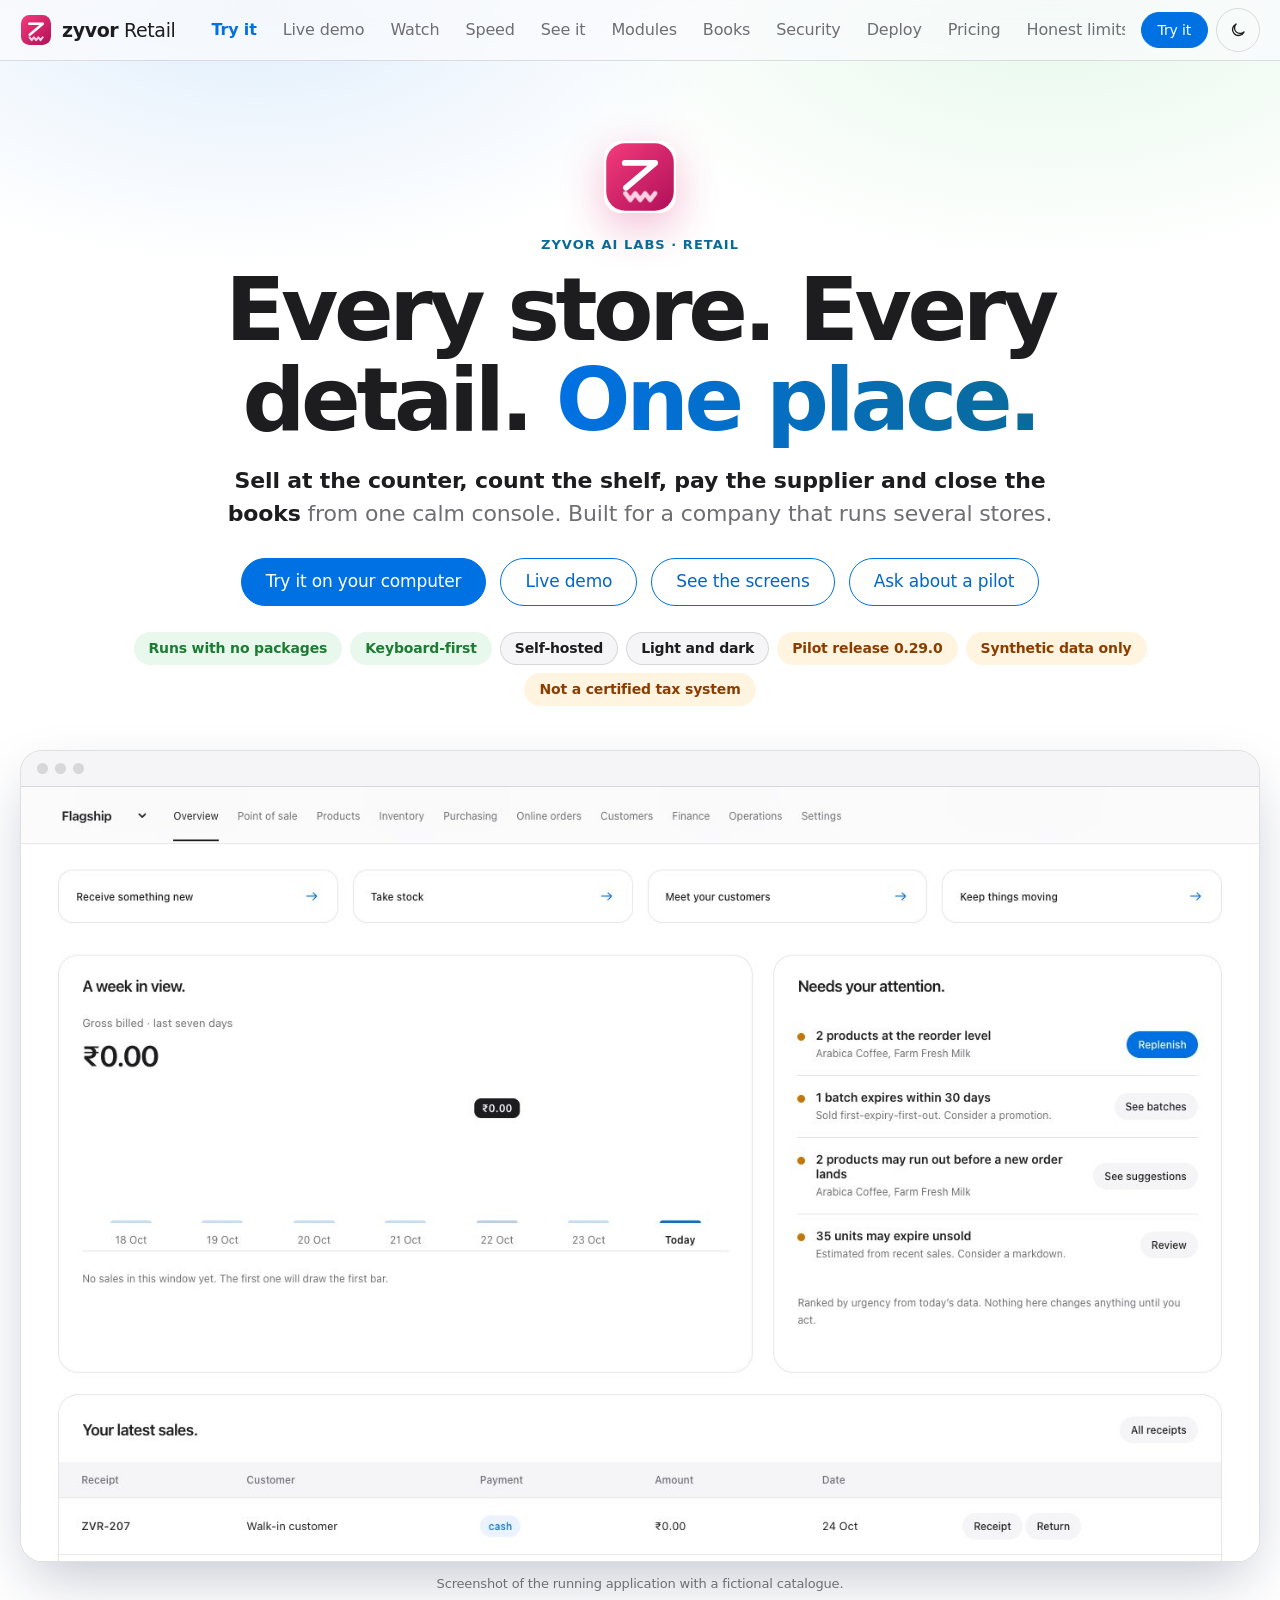
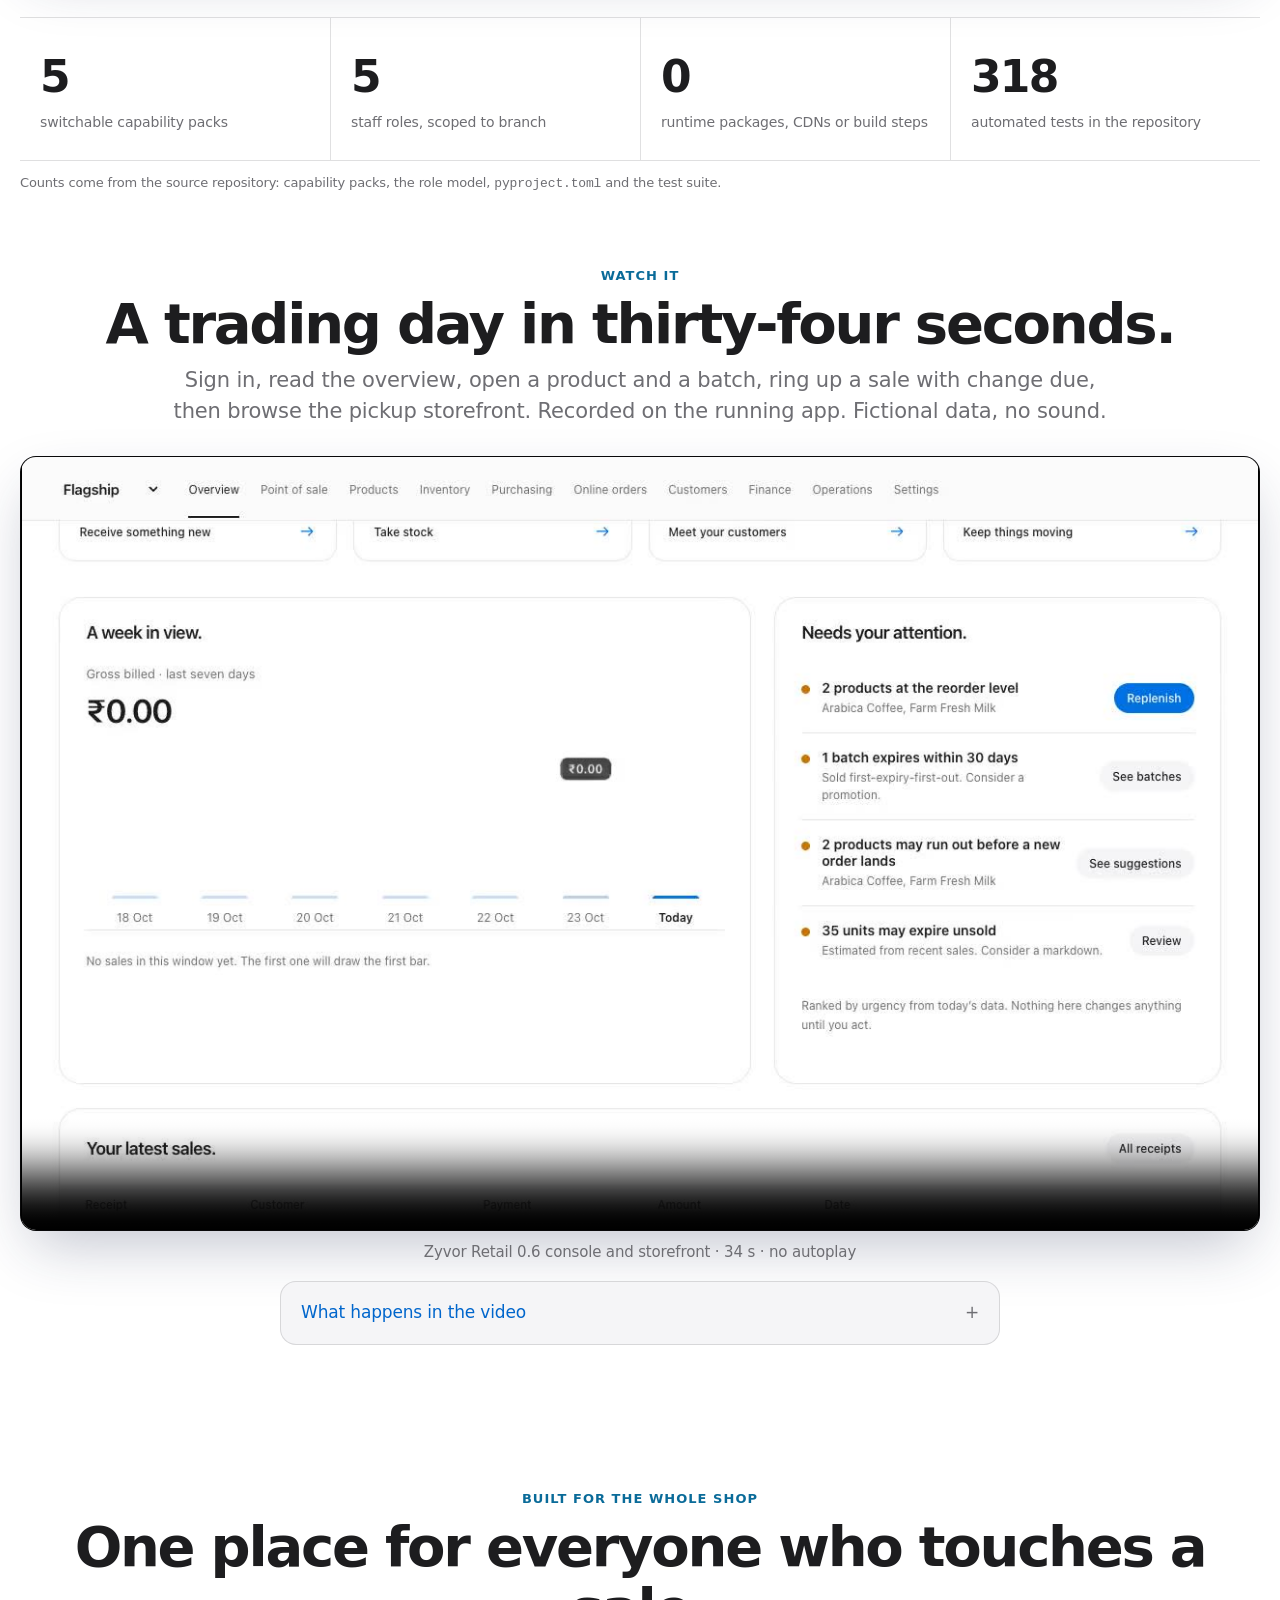
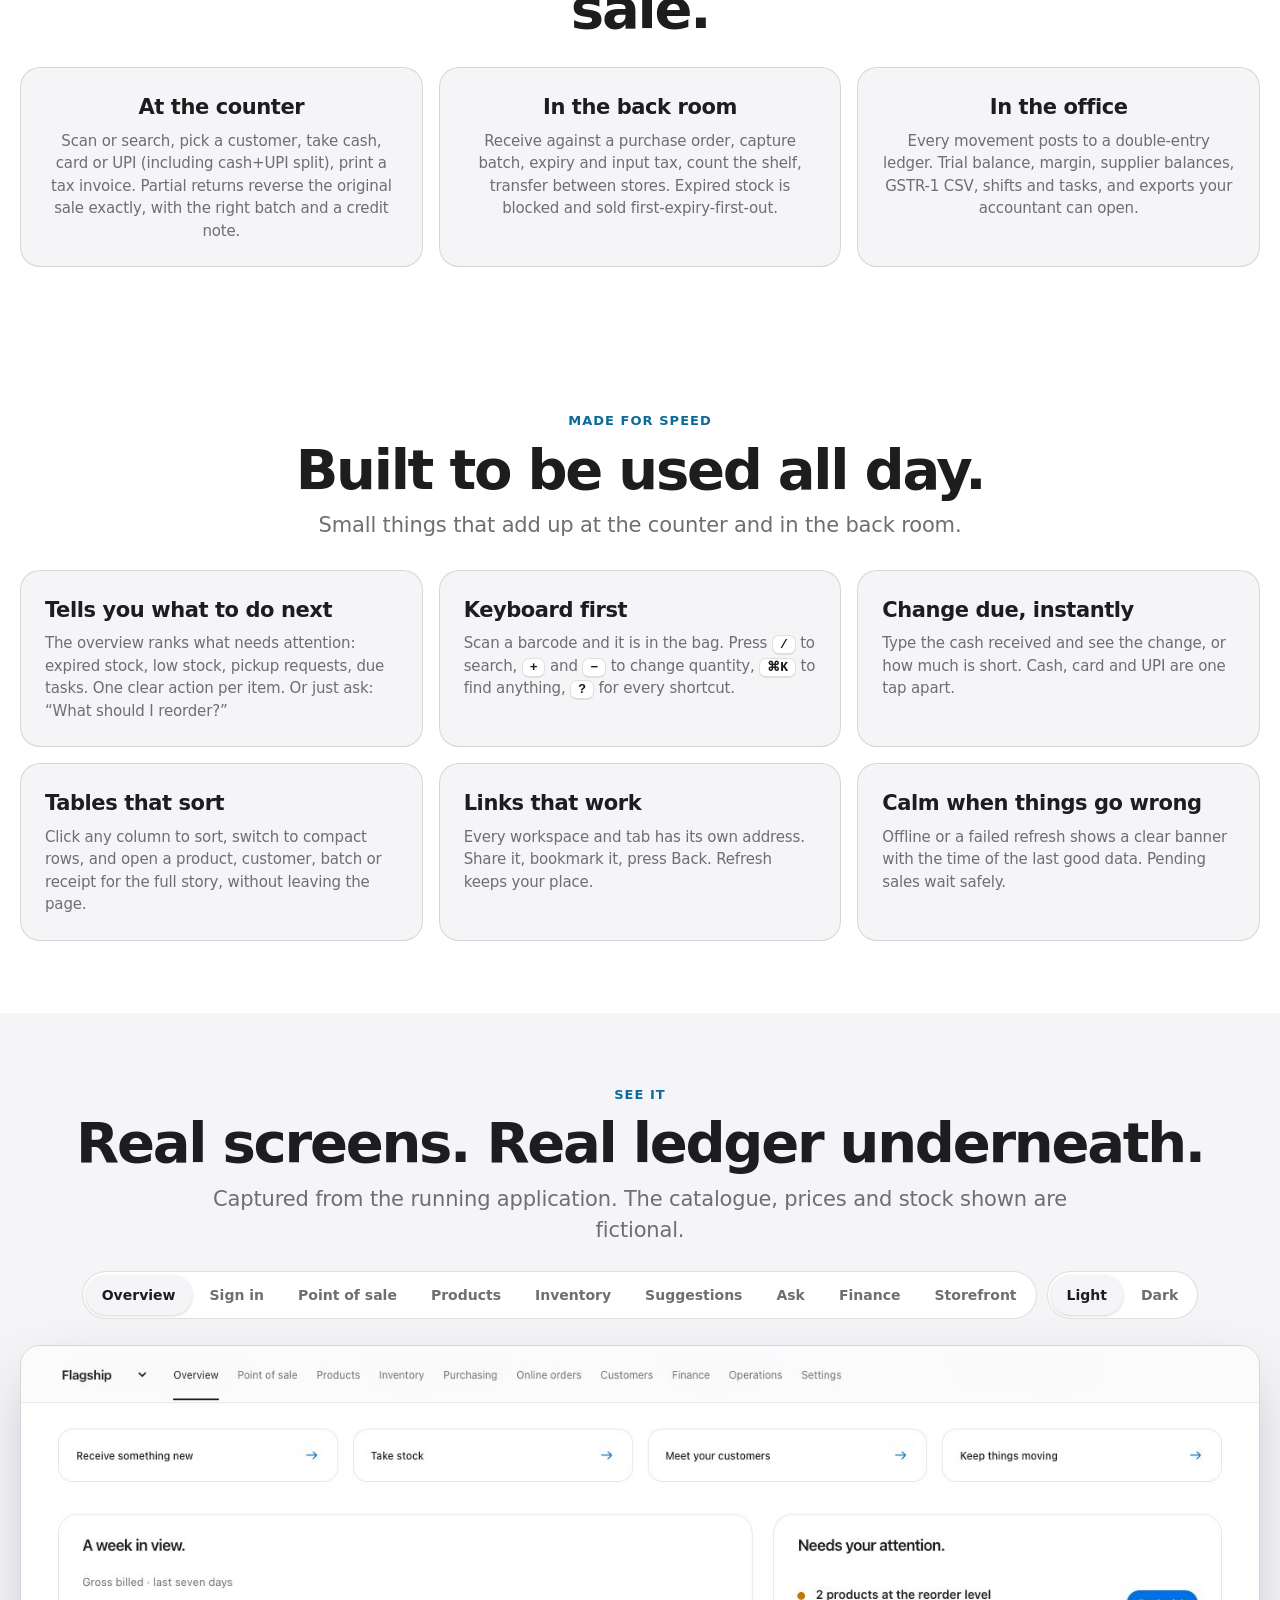
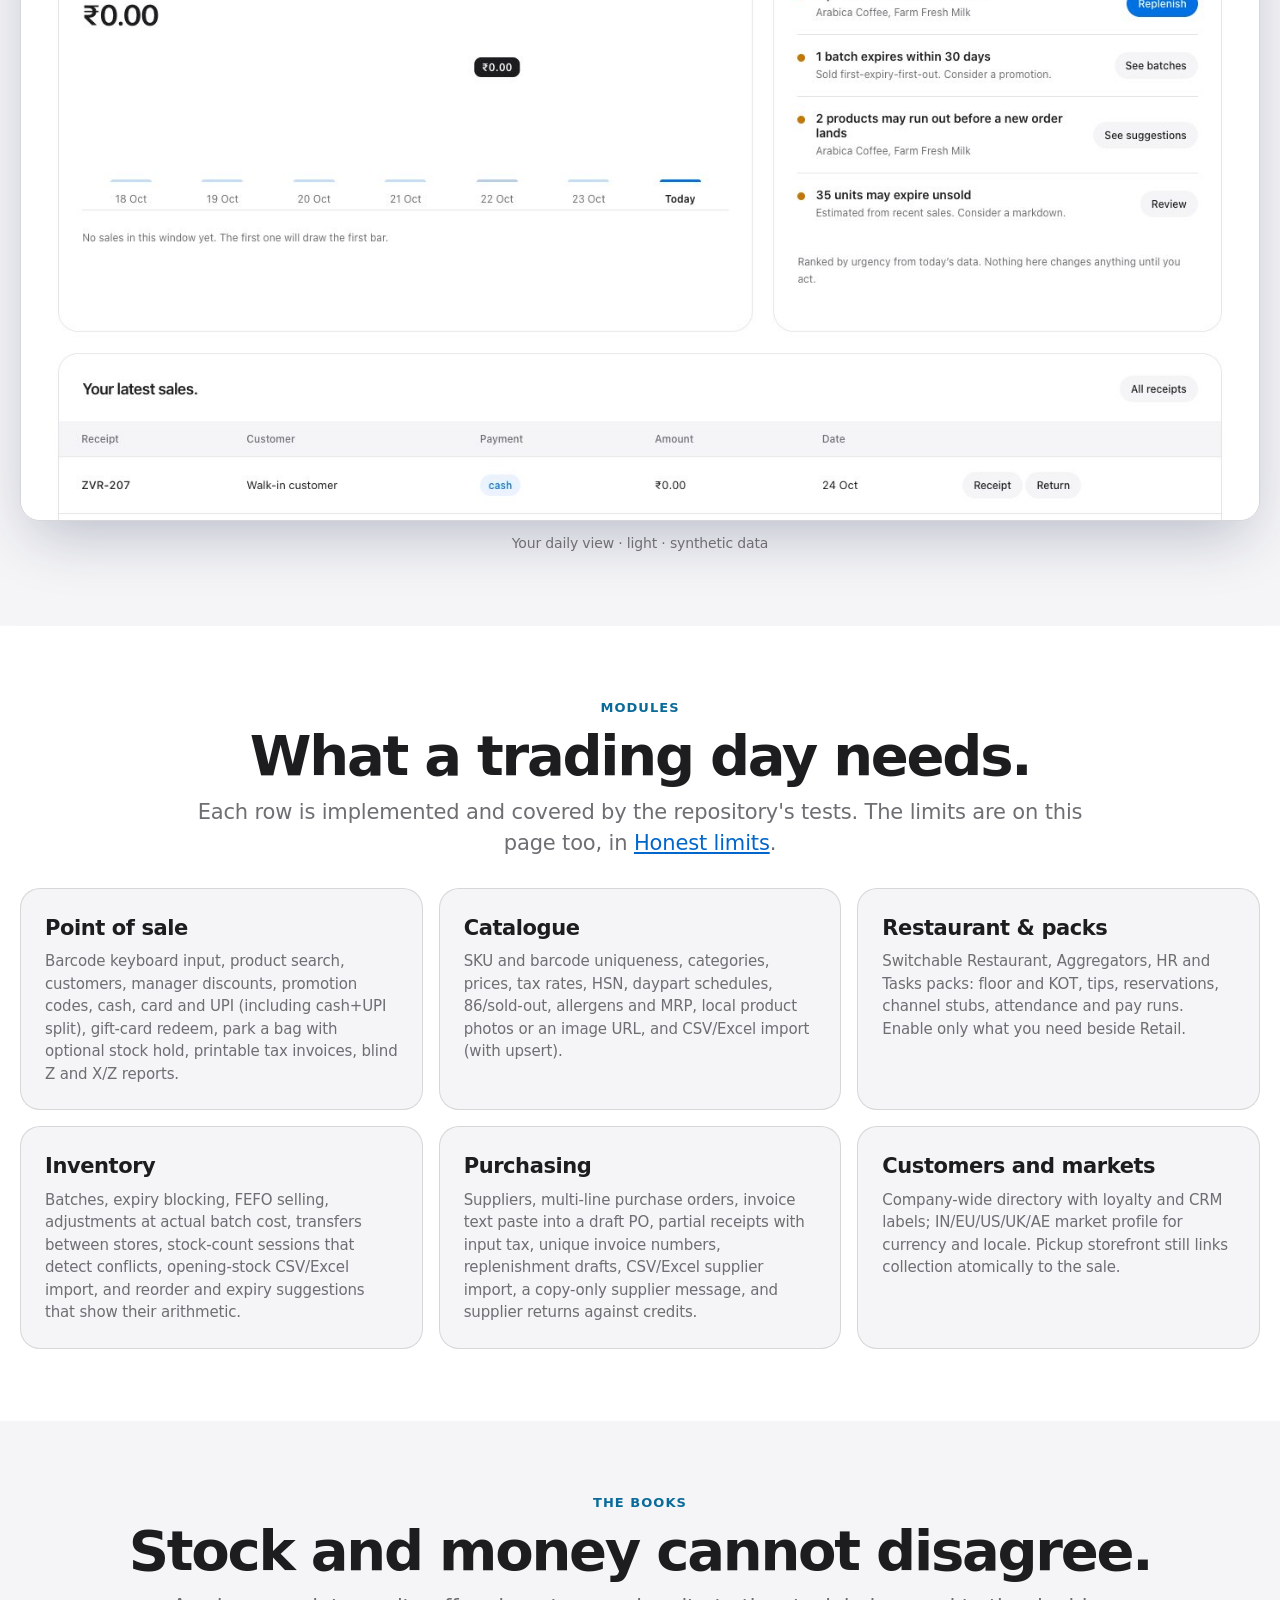
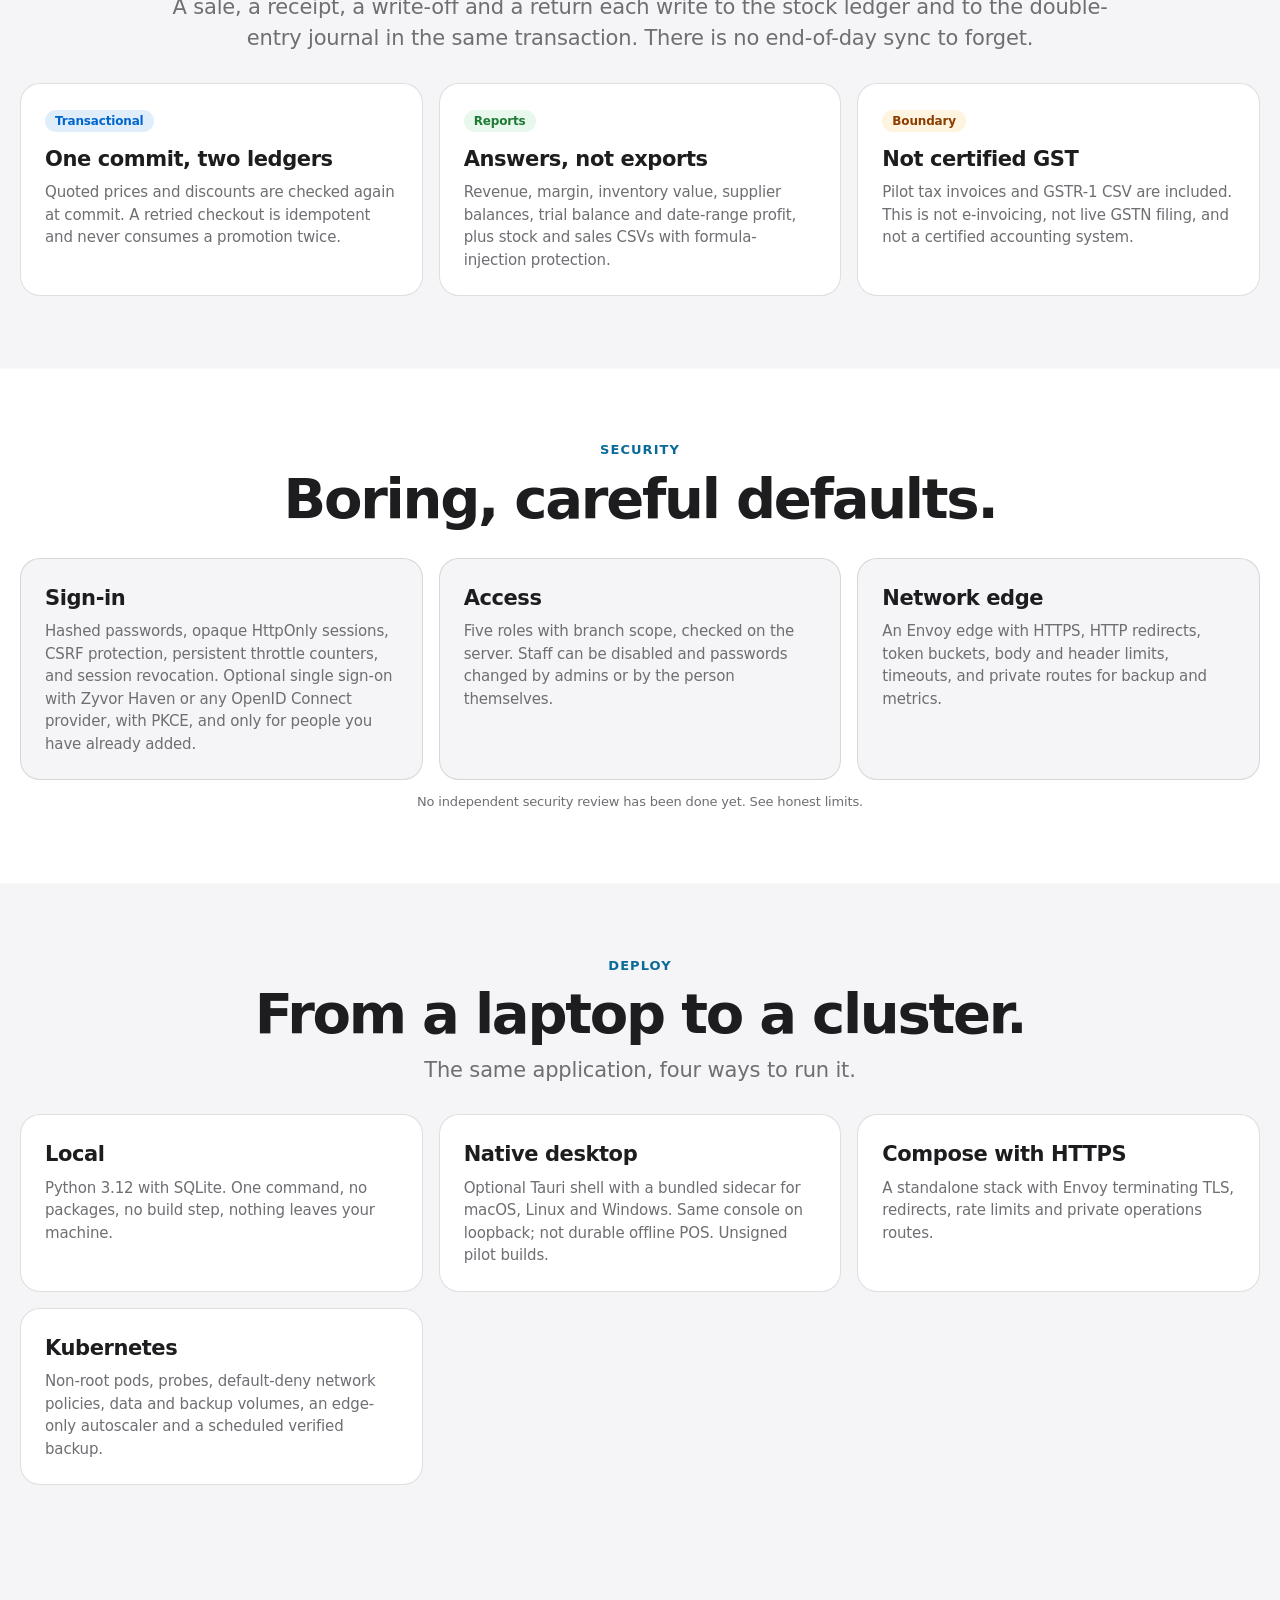
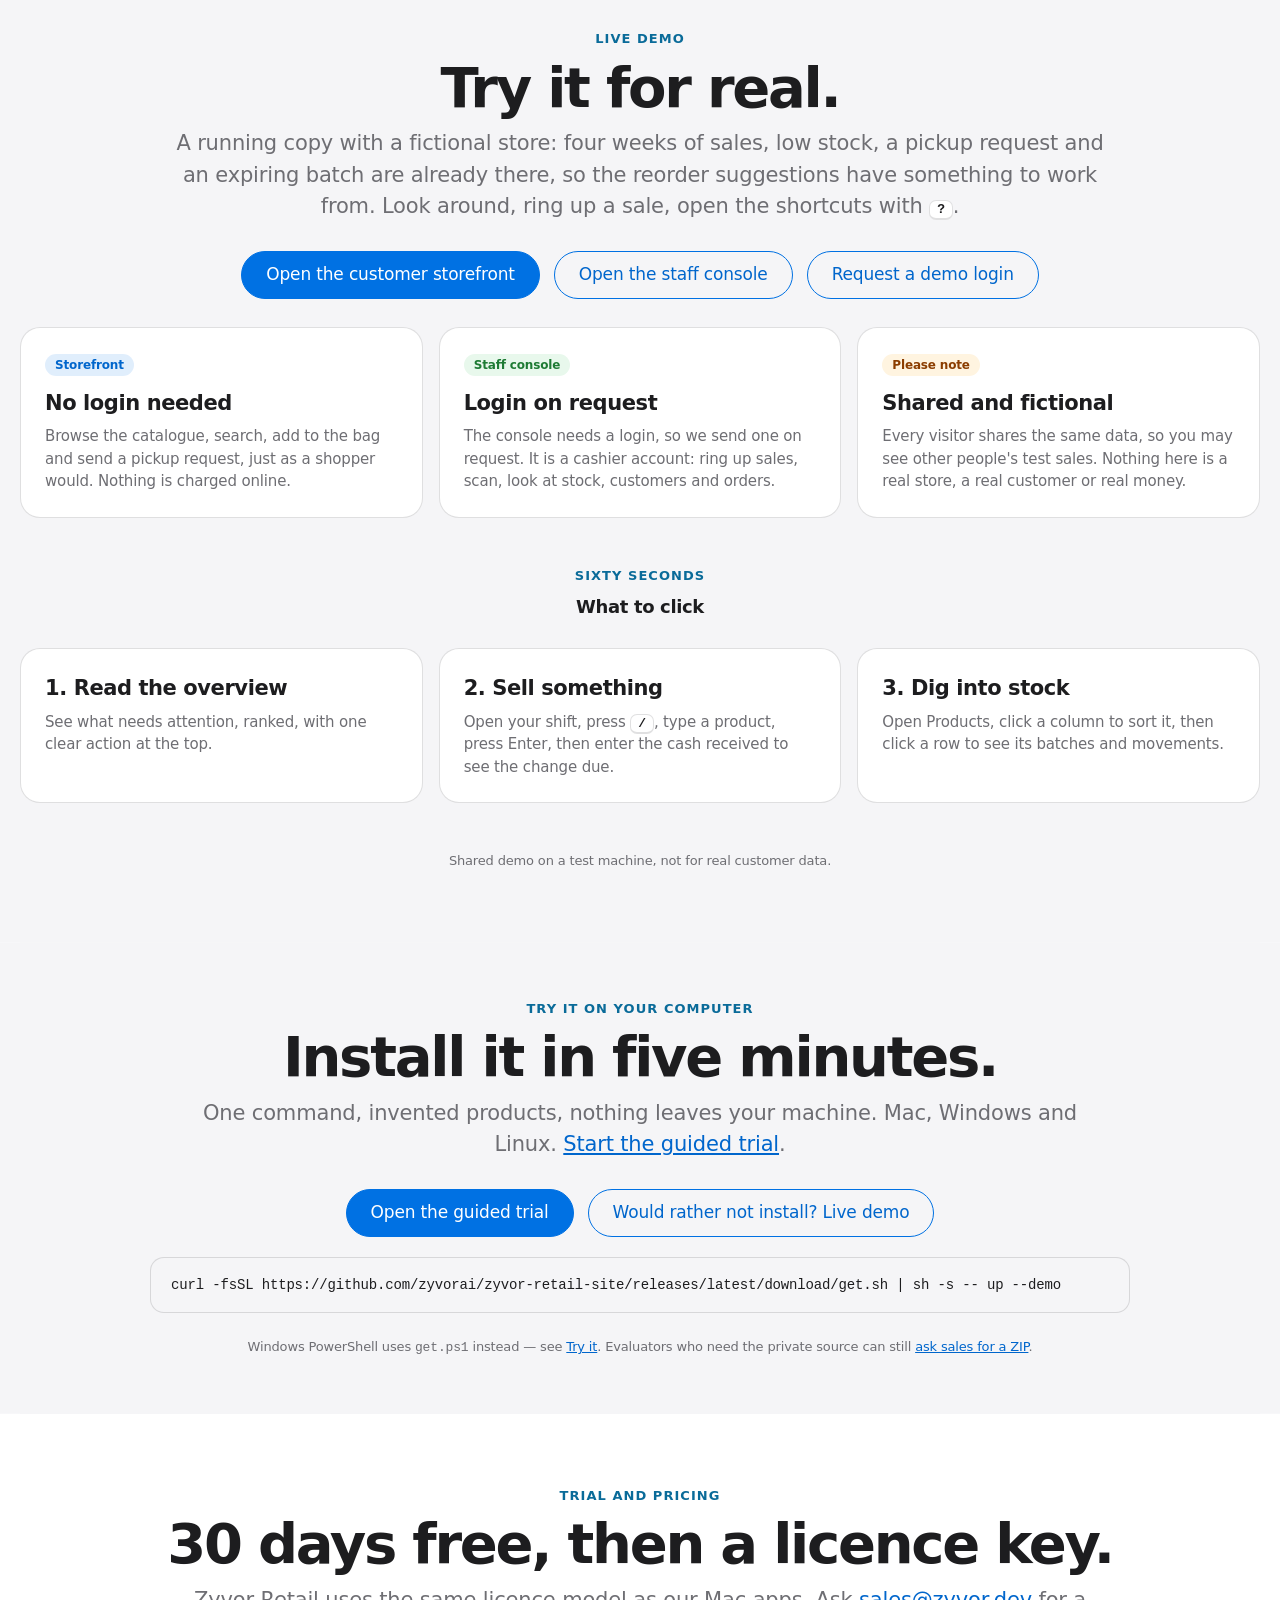
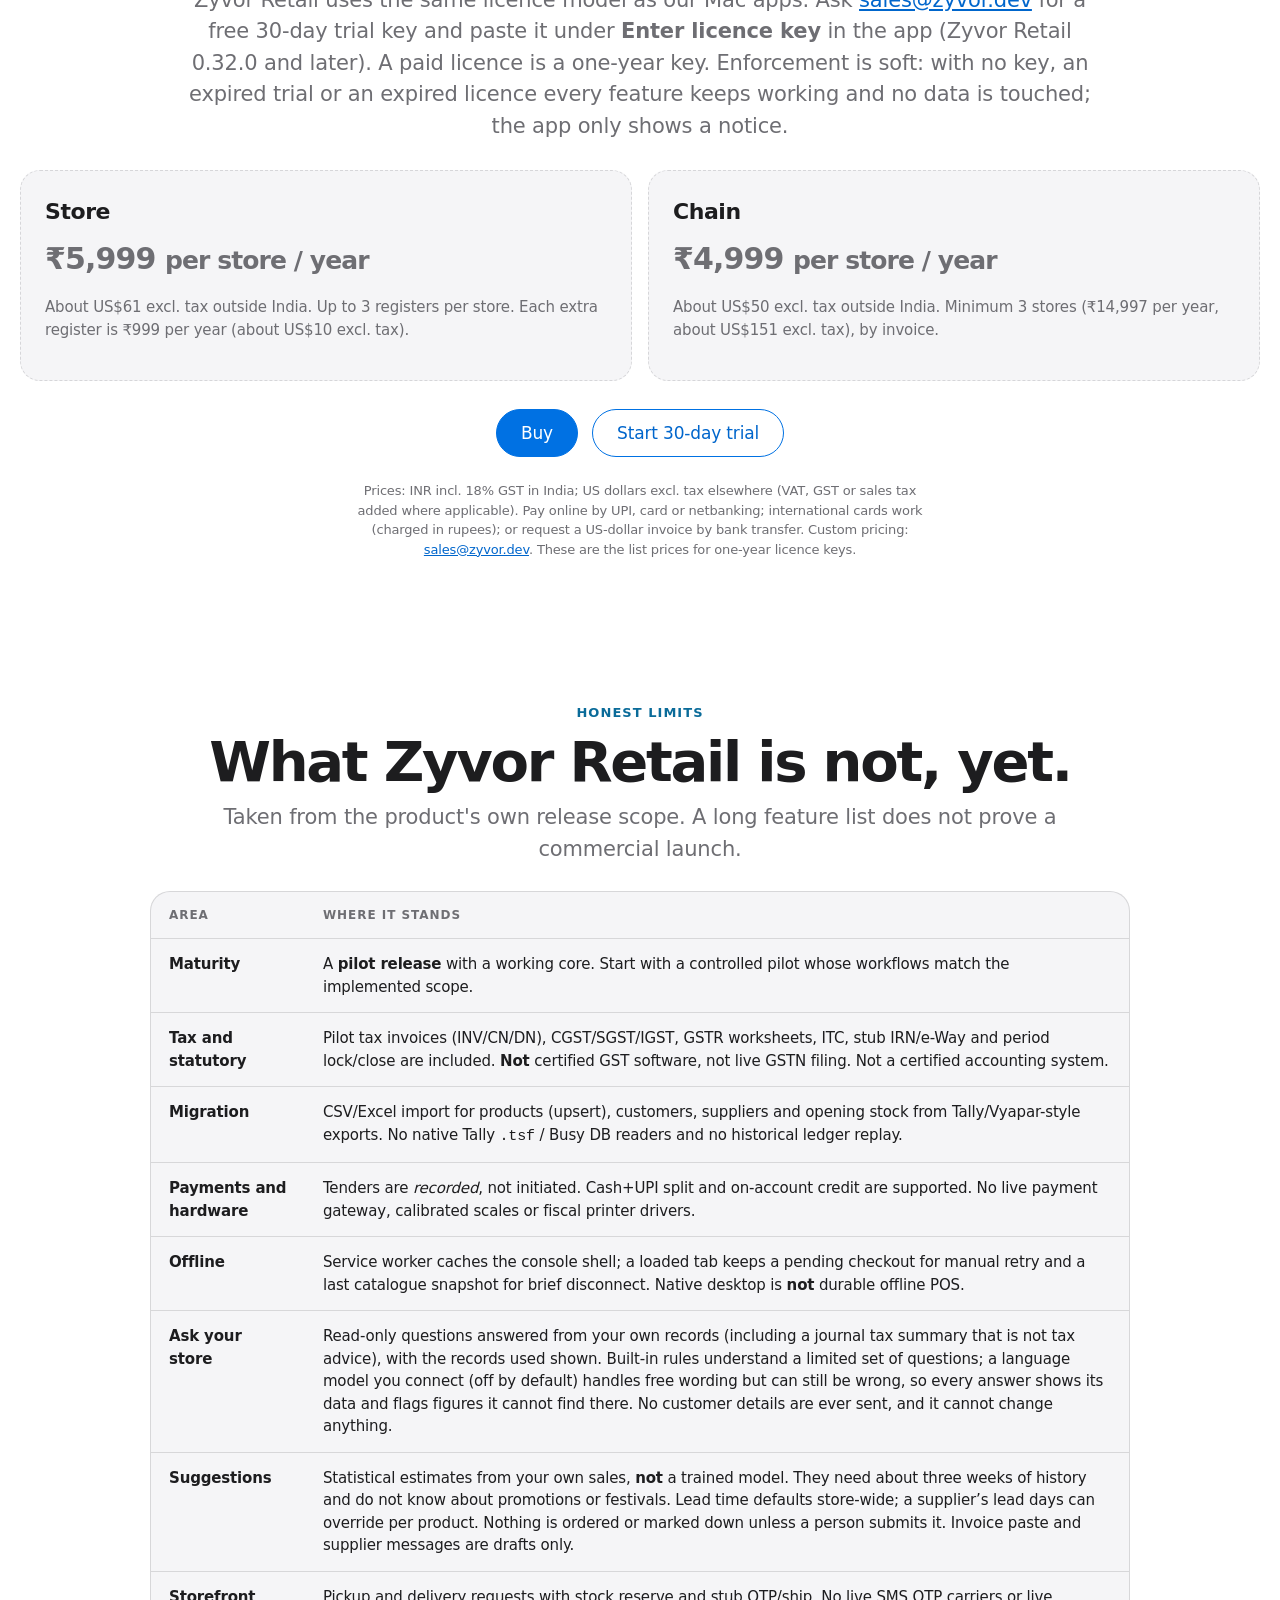
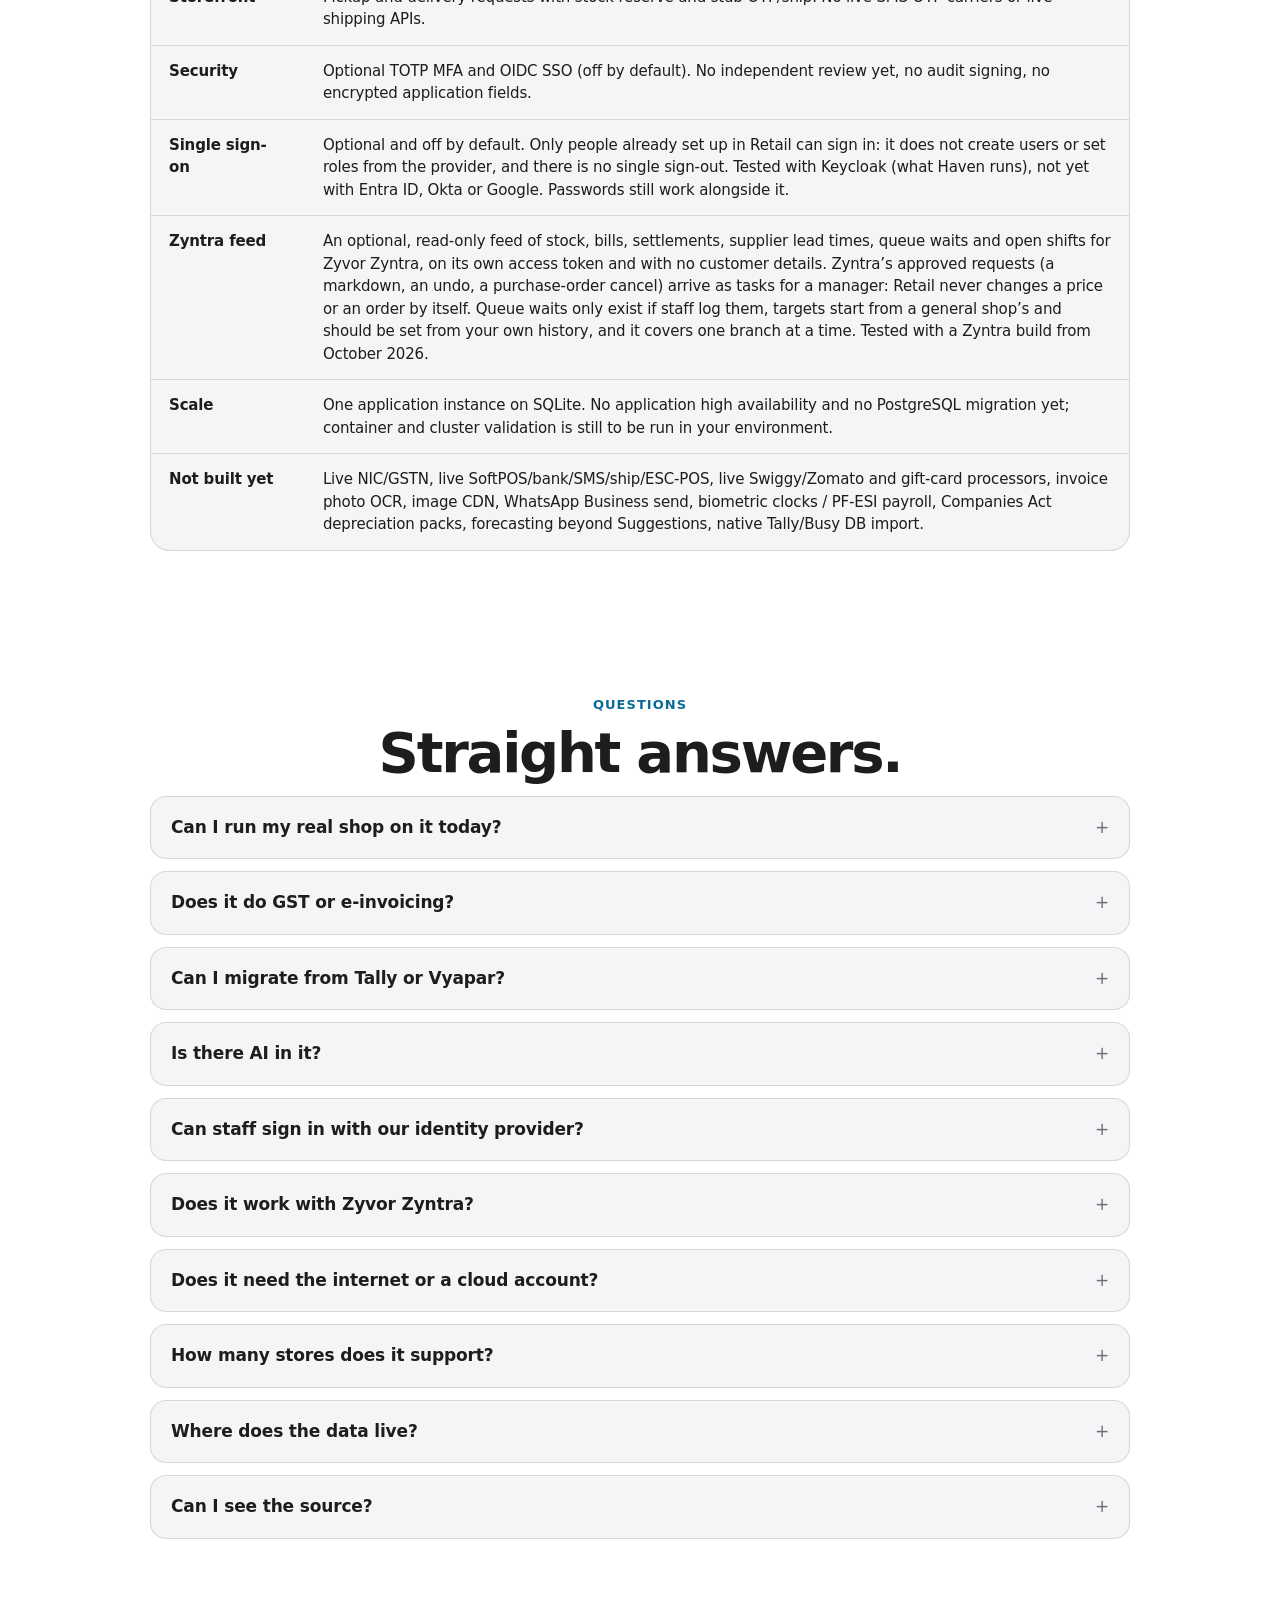
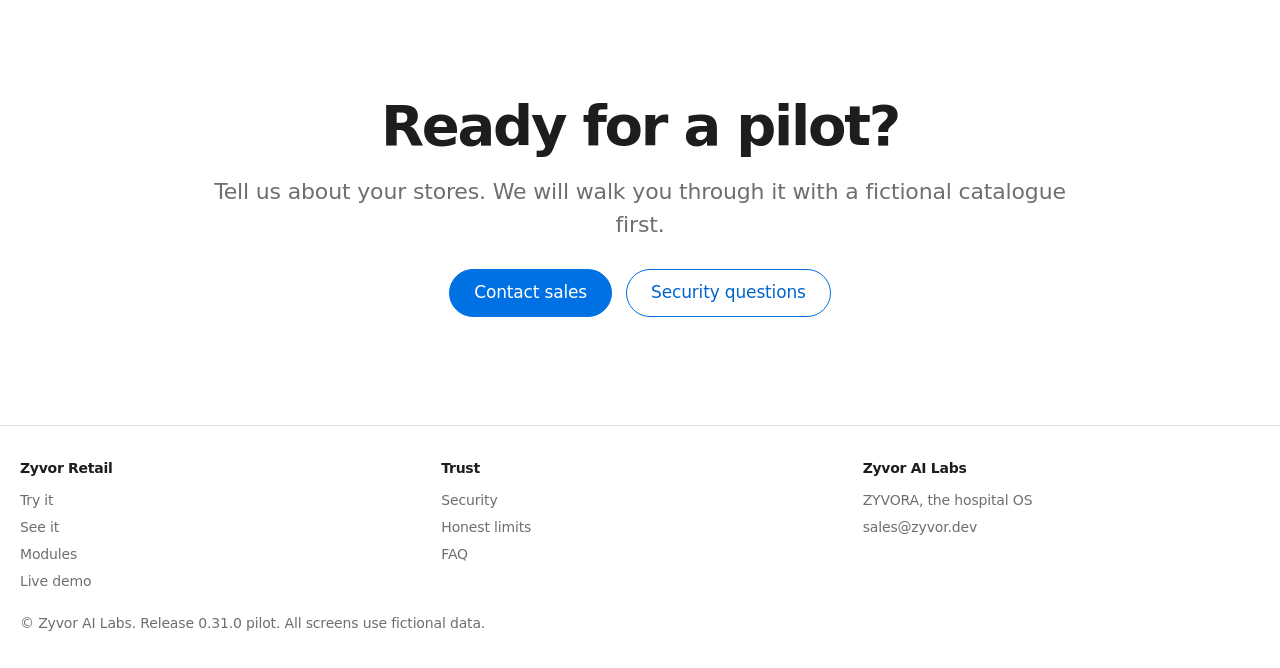
==== commit 4a62435d: "Worldwide prices: INR incl. GST in India, US dollars excl. tax elsewhere Co-Authored-By: Claude Sonn" ====
--- a/index.html
+++ b/index.html
@@ -21,7 +21,7 @@
 <meta name="twitter:title" content="Zyvor Retail · Every store. Every detail. One place.">
 <meta name="twitter:description" content="POS, stock, purchasing, pickup storefront and bookkeeping for multi-store retail.">
 <meta name="twitter:image" content="https://zyvorai.github.io/zyvor-retail-site/assets/og.png">
-<script type="application/ld+json">{"@context":"https://schema.org","@type":"SoftwareApplication","name":"Zyvor Retail","applicationCategory":"BusinessApplication","operatingSystem":"macOS, Windows, Linux, containers, Kubernetes","description":"Retail application for a company with several stores: point of sale, batch and expiry stock ledger, purchasing, customers, loyalty, pickup storefront and double-entry bookkeeping.","publisher":{"@type":"Organization","name":"Zyvor AI Labs"},"url":"https://zyvorai.github.io/zyvor-retail-site/"}</script>
+<script type="application/ld+json">{"@context":"https://schema.org","@type":"SoftwareApplication","name":"Zyvor Retail","applicationCategory":"BusinessApplication","operatingSystem":"macOS, Windows, Linux, containers, Kubernetes","description":"Retail application for a company with several stores: point of sale, batch and expiry stock ledger, purchasing, customers, loyalty, pickup storefront and double-entry bookkeeping.","publisher":{"@type":"Organization","name":"Zyvor AI Labs"},"url":"https://zyvorai.github.io/zyvor-retail-site/","offers":[{"@type":"Offer","name":"Store licence, per store per year (India, incl. 18% GST)","price":"5999","priceCurrency":"INR","url":"https://zyvor.dev/buy"},{"@type":"Offer","name":"Store licence, per store per year (outside India, excl. tax)","price":"61","priceCurrency":"USD","url":"https://zyvor.dev/buy"}]}</script>
 <script src="theme.js"></script>
 <link rel="stylesheet" href="site.css">
 </head>
@@ -183,16 +183,16 @@
   <div class="cta"><a class="btn primary" href="try/">Open the guided trial</a><a class="btn" href="#demo">Would rather not install? Live demo</a></div>
   <pre class="cmd" tabindex="0"><code>curl -fsSL https://github.com/zyvorai/zyvor-retail-site/releases/latest/download/get.sh | sh -s -- up --demo</code></pre>
   <p class="small center">Windows PowerShell uses <code>get.ps1</code> instead — see <a href="try/">Try it</a>. Evaluators who need the private source can still <a href="mailto:sales@zyvor.dev?subject=Zyvor%20Retail%20pilot">ask sales for a ZIP</a>.</p>
-  <div class="center"><div class="card rv" style="max-width:640px;margin:1.5rem auto;text-align:left"><h3>Windows desktop installer</h3><p>Windows 10/11 x64 installer (.exe), unsigned. Needs a 30-day trial key from <a href="mailto:sales@zyvor.dev?subject=Zyvor%20Retail%20Windows%2030-day%20trial%20key">sales@zyvor.dev</a>; the app verifies the key, not the installer.</p><p><a class="btn" href="https://github.com/zyvorai/zyvor-retail-site/releases">Releases page</a></p><p class="small">The installer is built by CI and is being published to the Releases page; until it appears there, email sales@zyvor.dev. Its SHA-256 is published beside it as a <code>.sha256</code> file.</p><p class="small">Unsigned build: Windows SmartScreen may show an unknown-publisher warning; choose More info, then Run anyway. A signed build is coming.</p></div></div>
 </section>
 
 <section id="pricing">
   <div class="center"><p class="kicker">Trial and pricing</p><h2>30 days free, then a licence key.</h2><p class="sub">Zyvor Retail uses the same licence model as our Mac apps. Ask <a href="mailto:sales@zyvor.dev?subject=Zyvor%20Retail%20trial%20key">sales@zyvor.dev</a> for a free 30-day trial key and paste it under <b>Enter licence key</b> in the app (Zyvor Retail 0.32.0 and later). A paid licence is a one-year key. Enforcement is soft: with no key, an expired trial or an expired licence every feature keeps working and no data is touched; the app only shows a notice.</p></div>
   <div class="tiers two">
-    <div class="tier"><h3>Store</h3><p class="price">&#8377;5,999 <small>per store / year</small></p><p>Up to 3 registers per store. Each extra register is &#8377;999 per year.</p></div>
-    <div class="tier"><h3>Chain</h3><p class="price">&#8377;4,999 <small>per store / year</small></p><p>Minimum 3 stores (&#8377;14,997 per year), by invoice.</p></div>
-  </div>
-  <p class="small center">Prices in INR include 18% GST. These are the list prices. Online checkout is not open yet: <a href="mailto:sales@zyvor.dev?subject=Zyvor%20Retail%20licence">contact sales</a> to start.</p>
+    <div class="tier"><h3>Store</h3><p class="price">&#8377;5,999 <small>per store / year</small></p><p>About US$61 excl. tax outside India. Up to 3 registers per store. Each extra register is &#8377;999 per year (about US$10 excl. tax).</p></div>
+    <div class="tier"><h3>Chain</h3><p class="price">&#8377;4,999 <small>per store / year</small></p><p>About US$50 excl. tax outside India. Minimum 3 stores (&#8377;14,997 per year, about US$151 excl. tax), by invoice.</p></div>
+  </div>
+  <div class="cta"><a class="btn primary" href="https://zyvor.dev/buy">Buy</a><a class="btn" href="mailto:sales@zyvor.dev?subject=Zyvor%20Retail%20trial%20key">Start 30-day trial</a></div>
+  <p class="small center">Prices: INR incl. 18% GST in India; US dollars excl. tax elsewhere (VAT, GST or sales tax added where applicable). Pay online by UPI, card or netbanking; international cards work (charged in rupees); or request a US-dollar invoice by bank transfer. Custom pricing: <a href="mailto:sales@zyvor.dev?subject=Zyvor%20Retail%20licence">sales@zyvor.dev</a>. These are the list prices for one-year licence keys.</p>
 </section>
 
 <section id="honest">
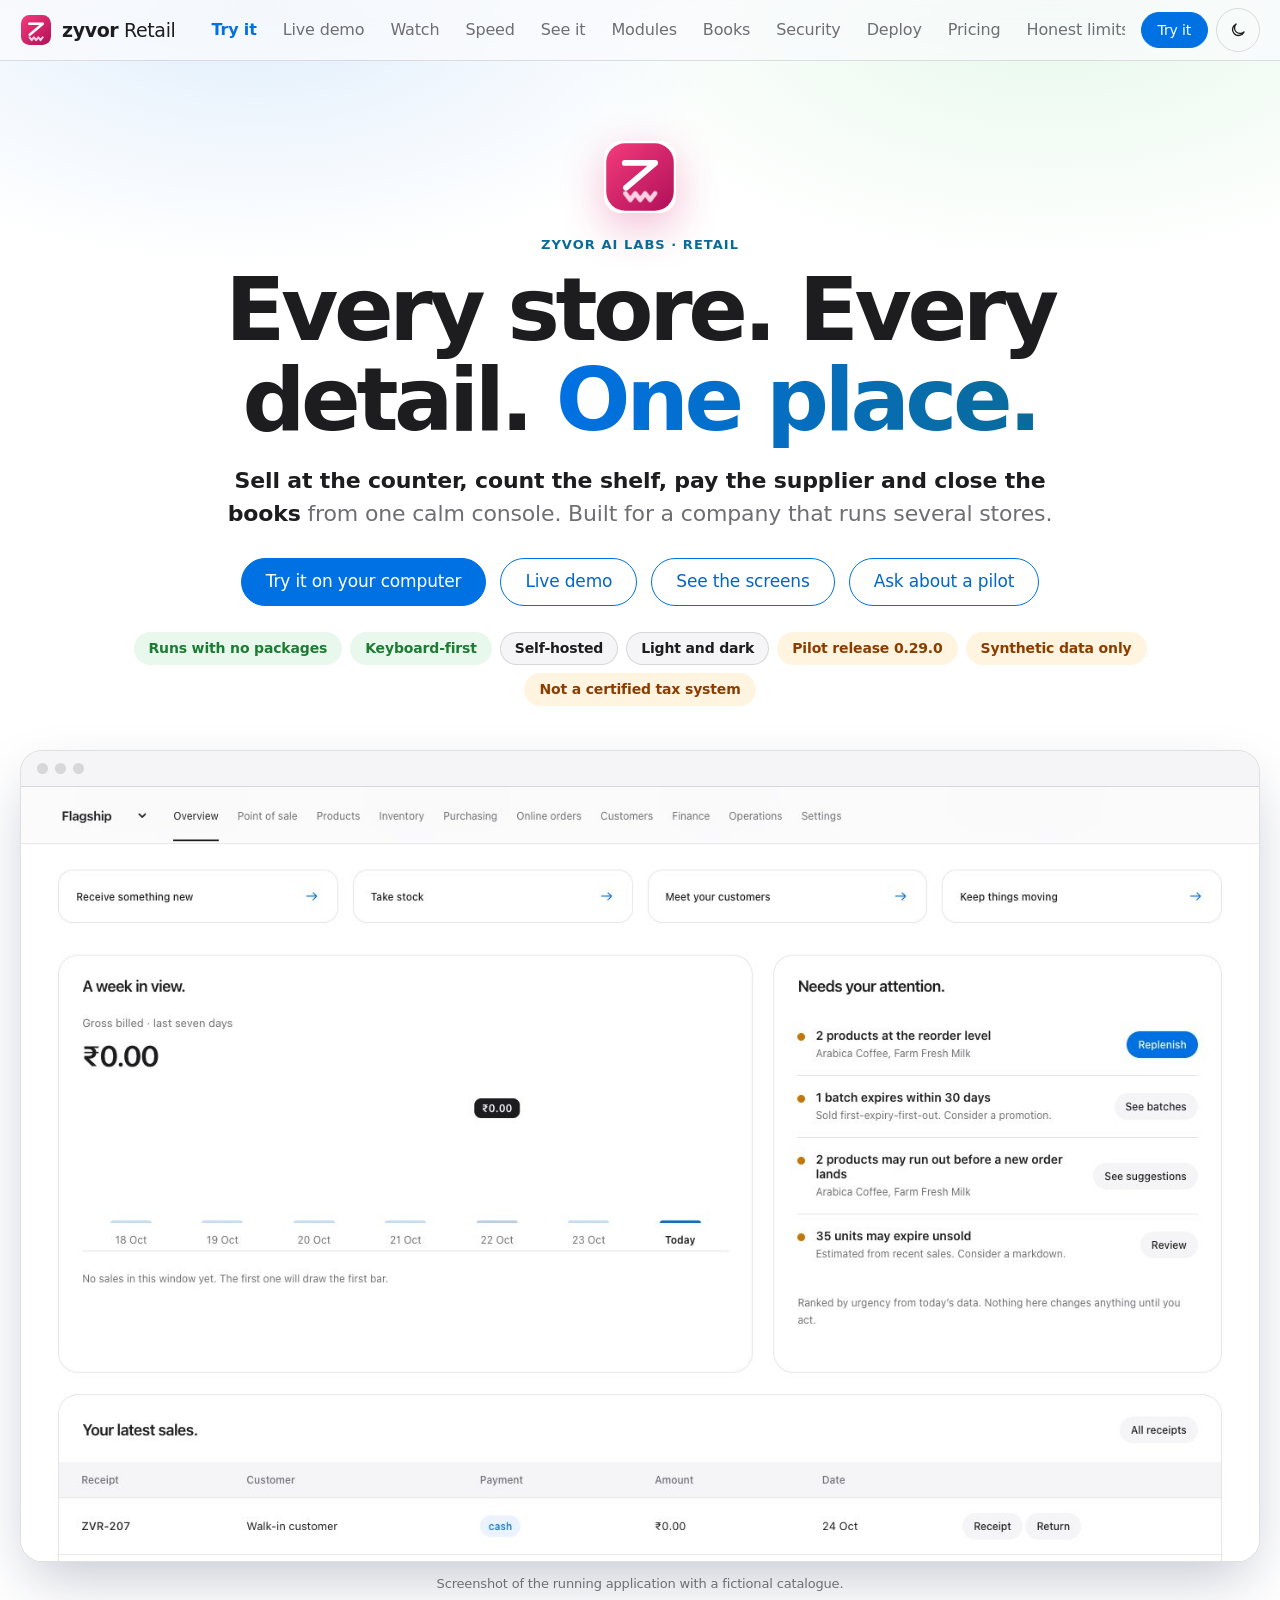
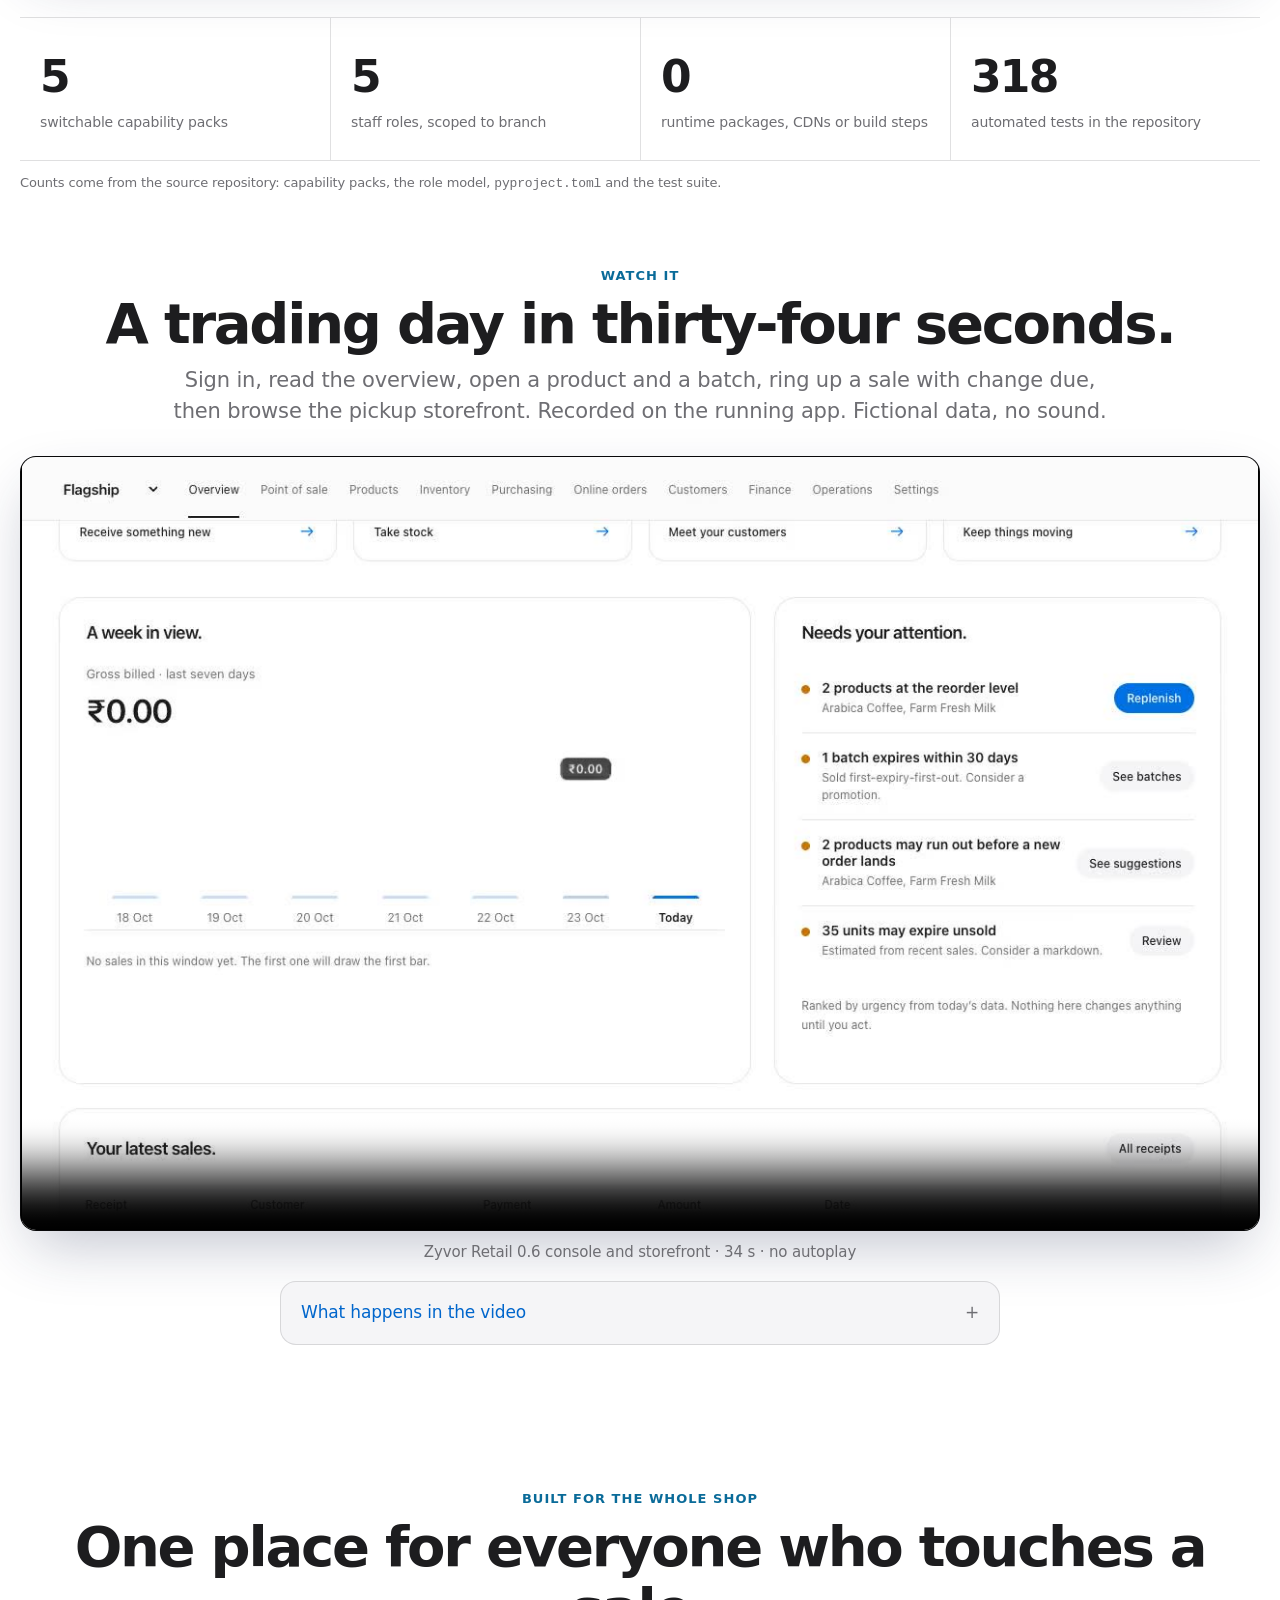
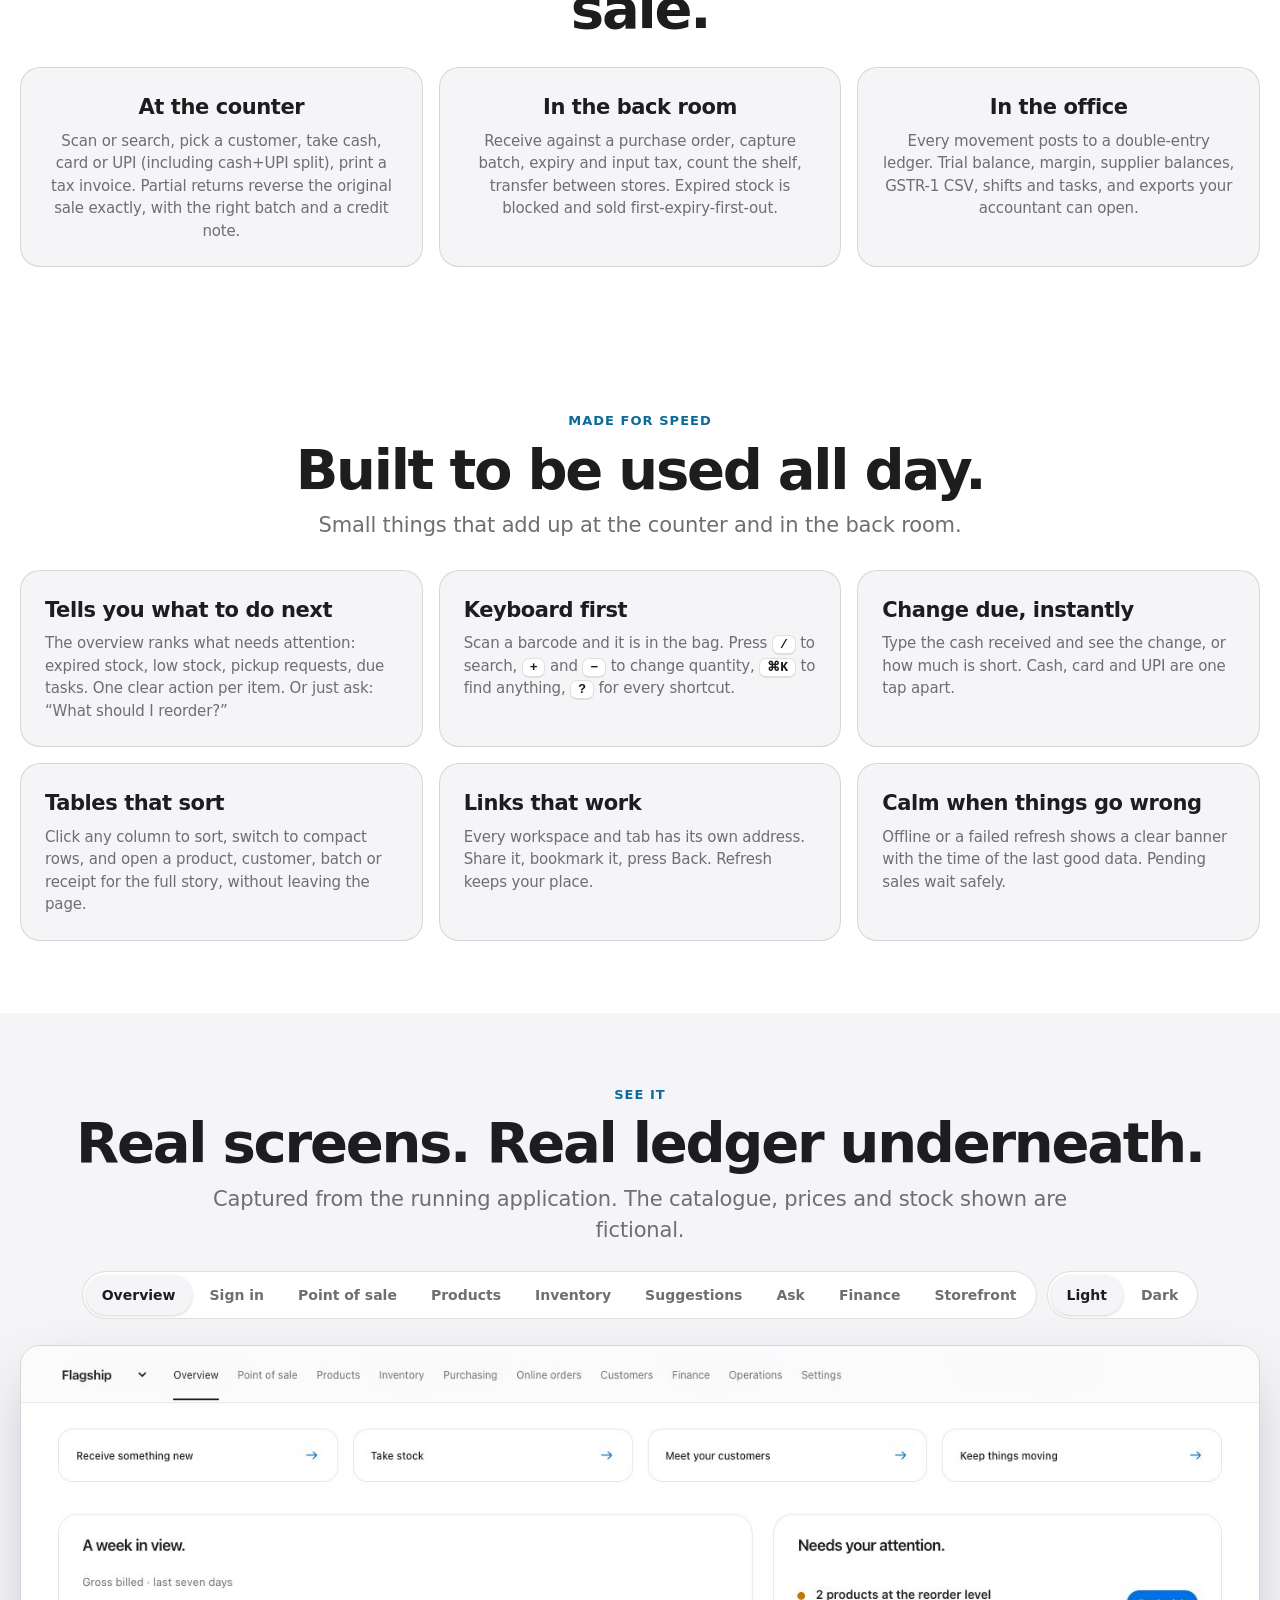
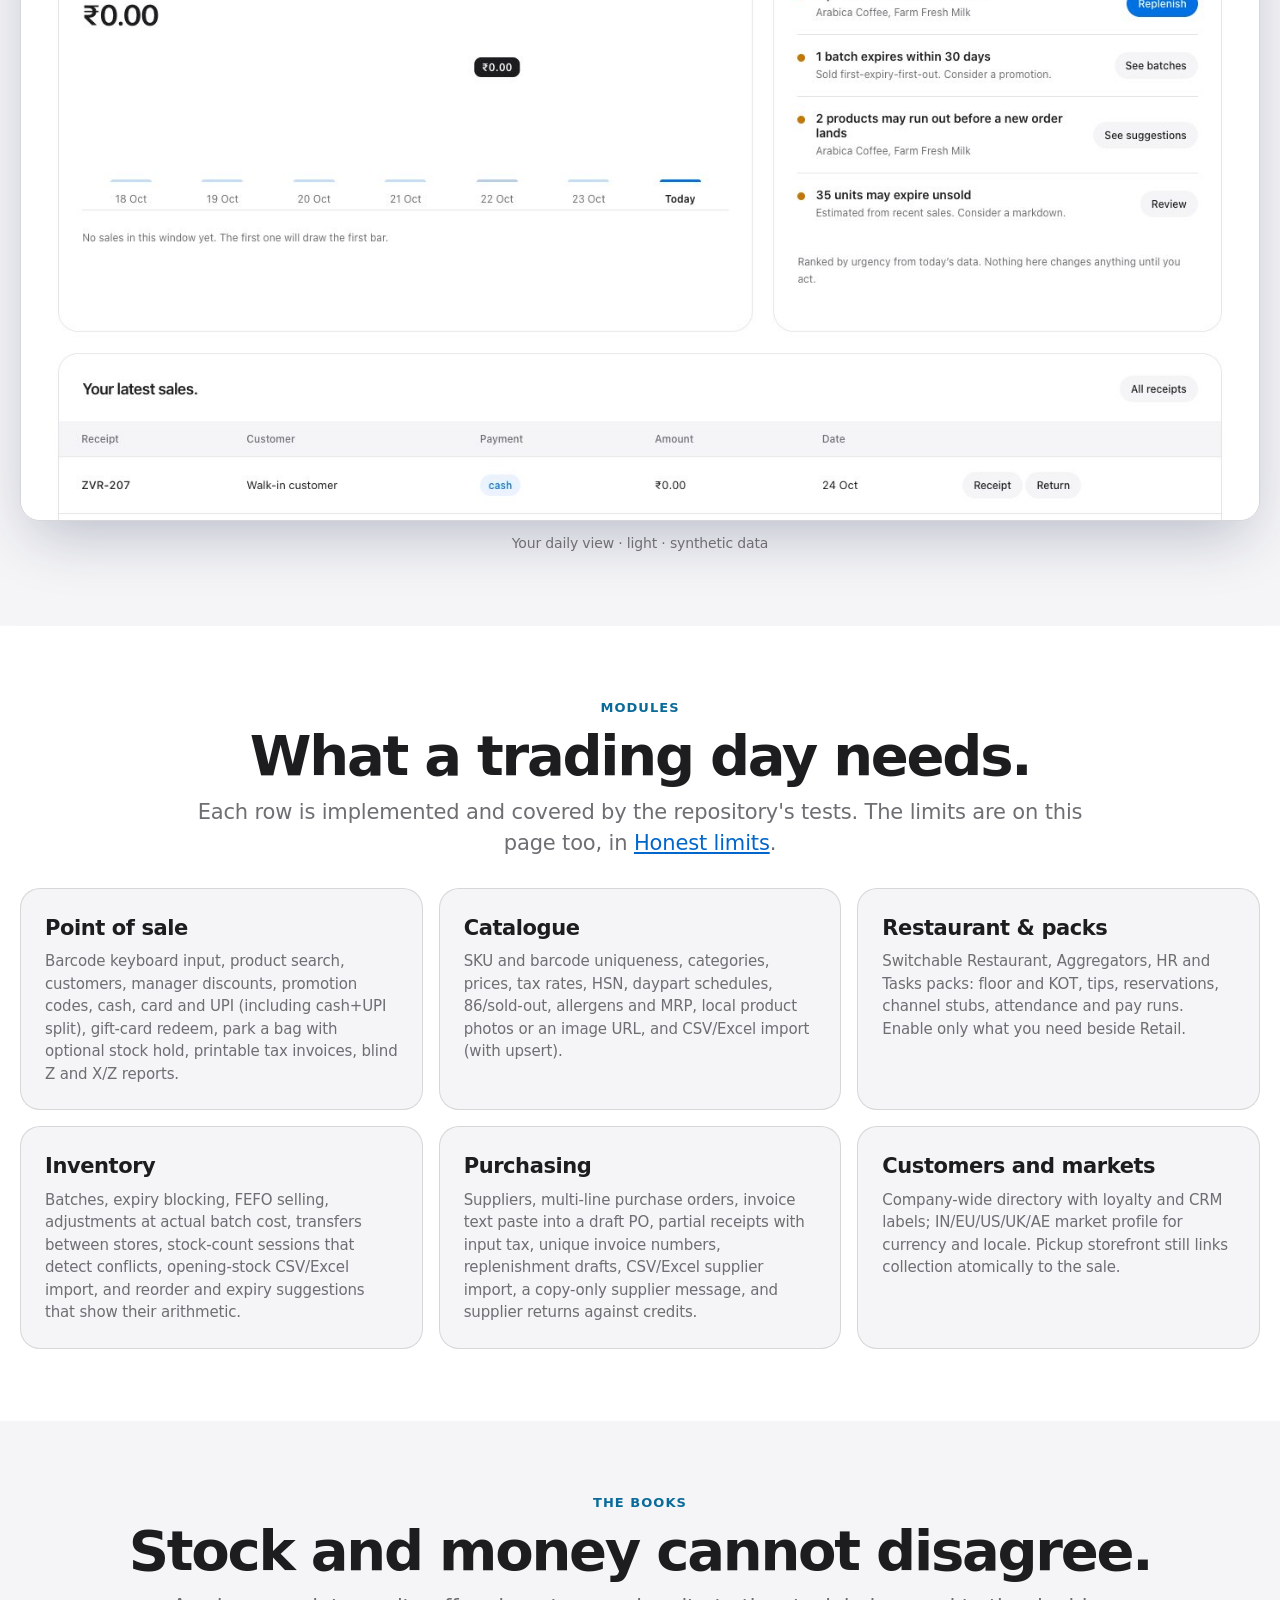
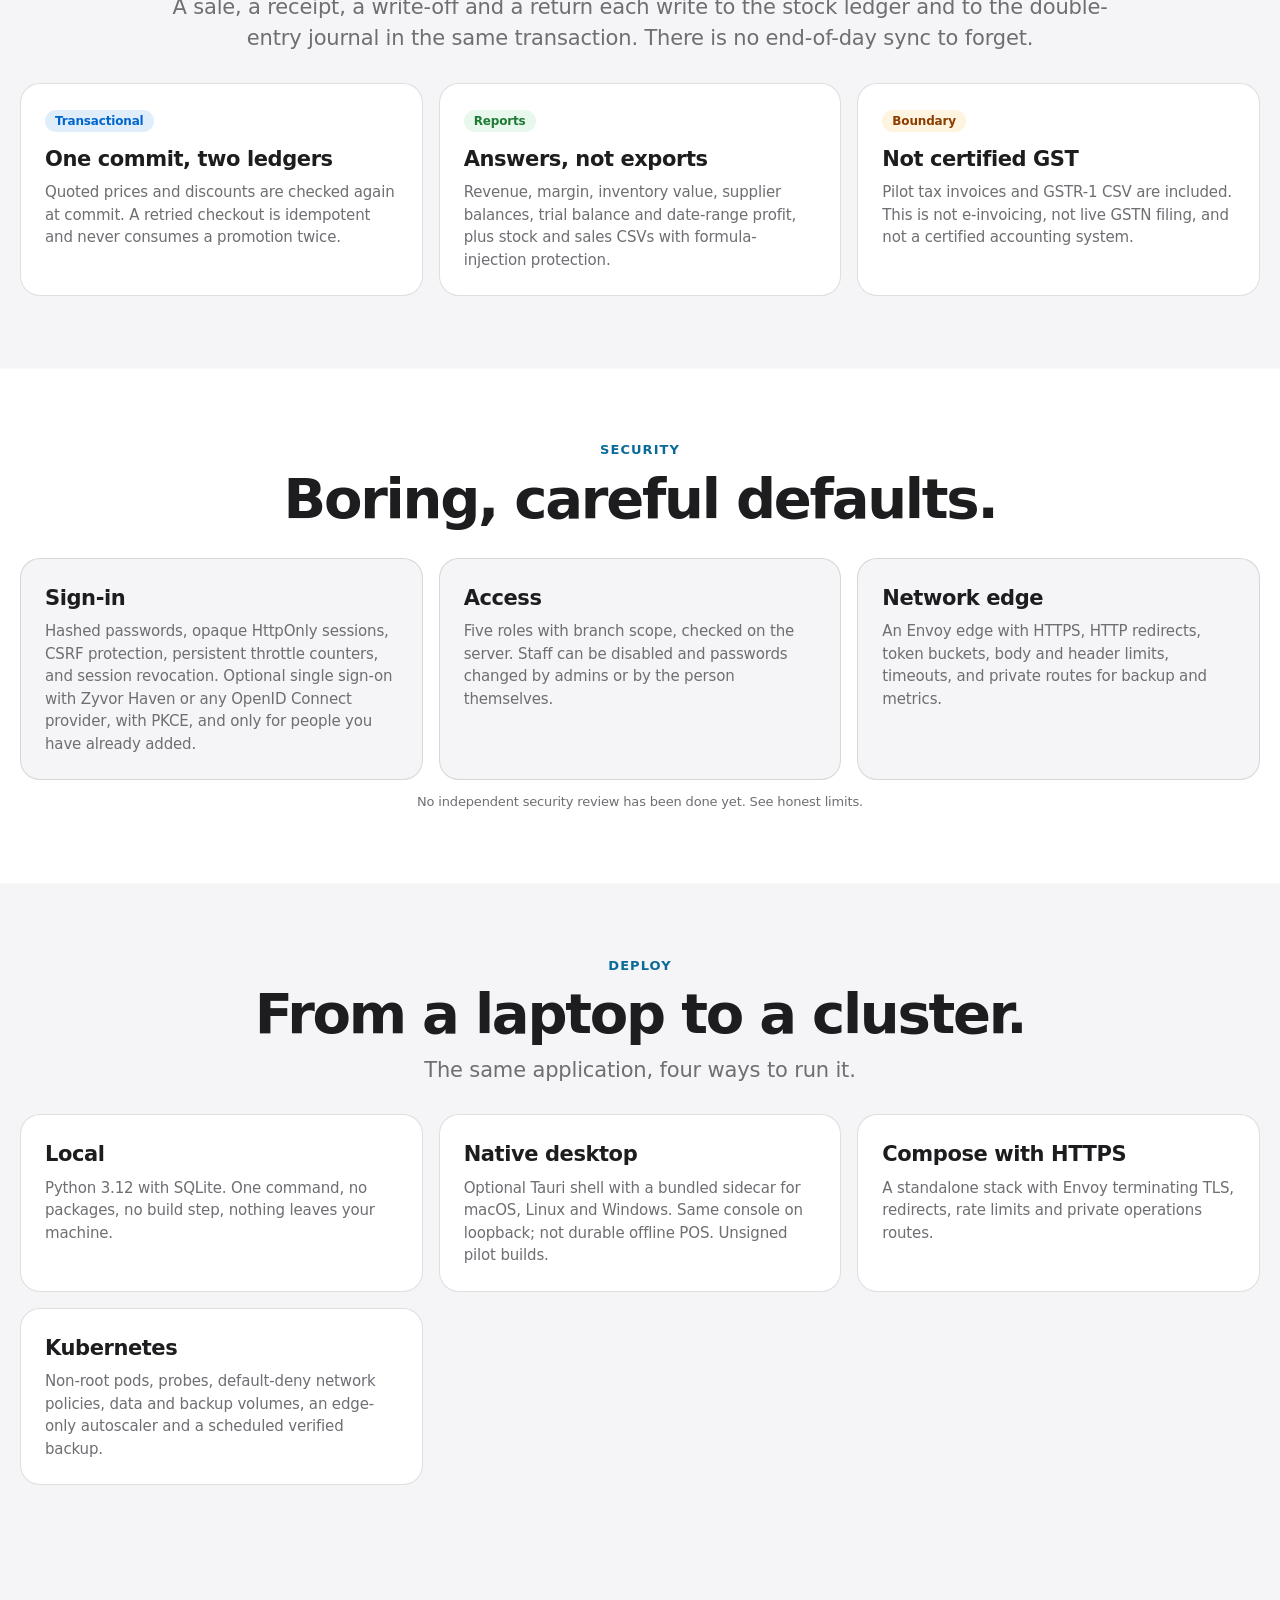
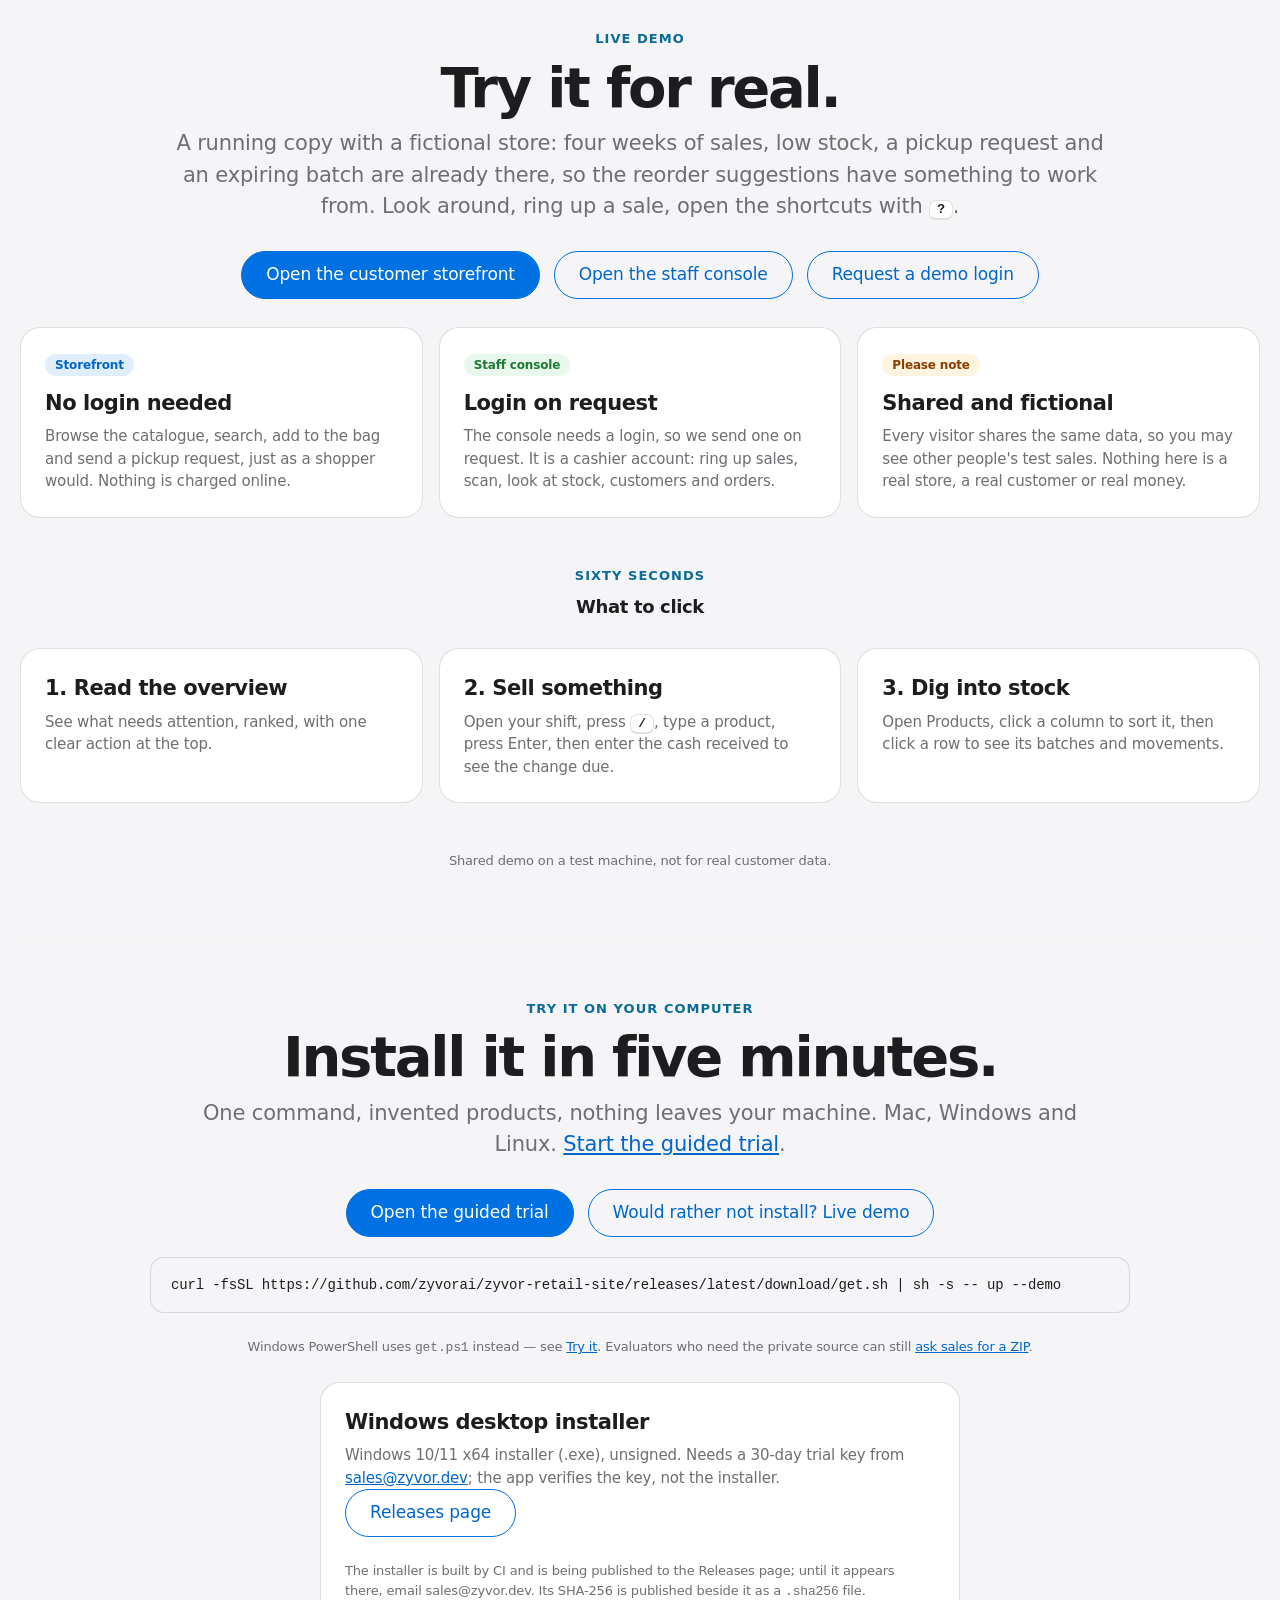
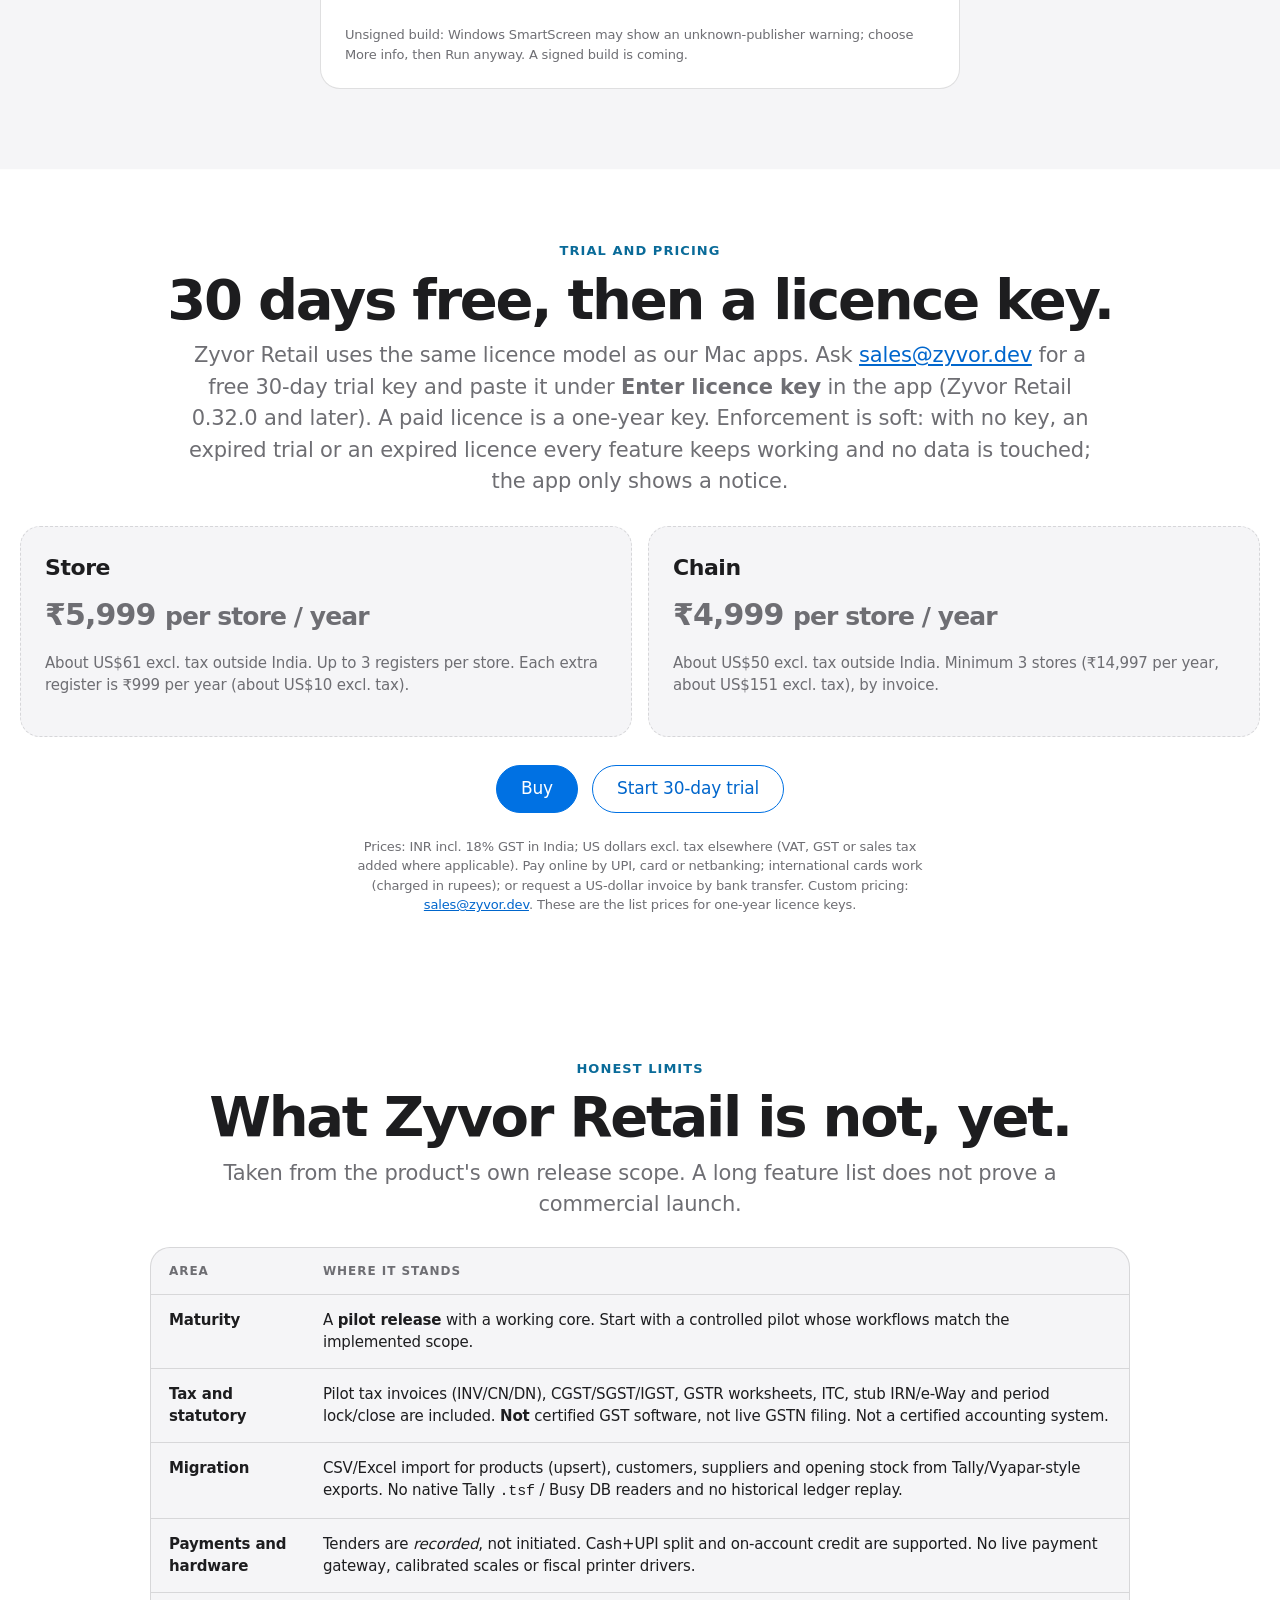
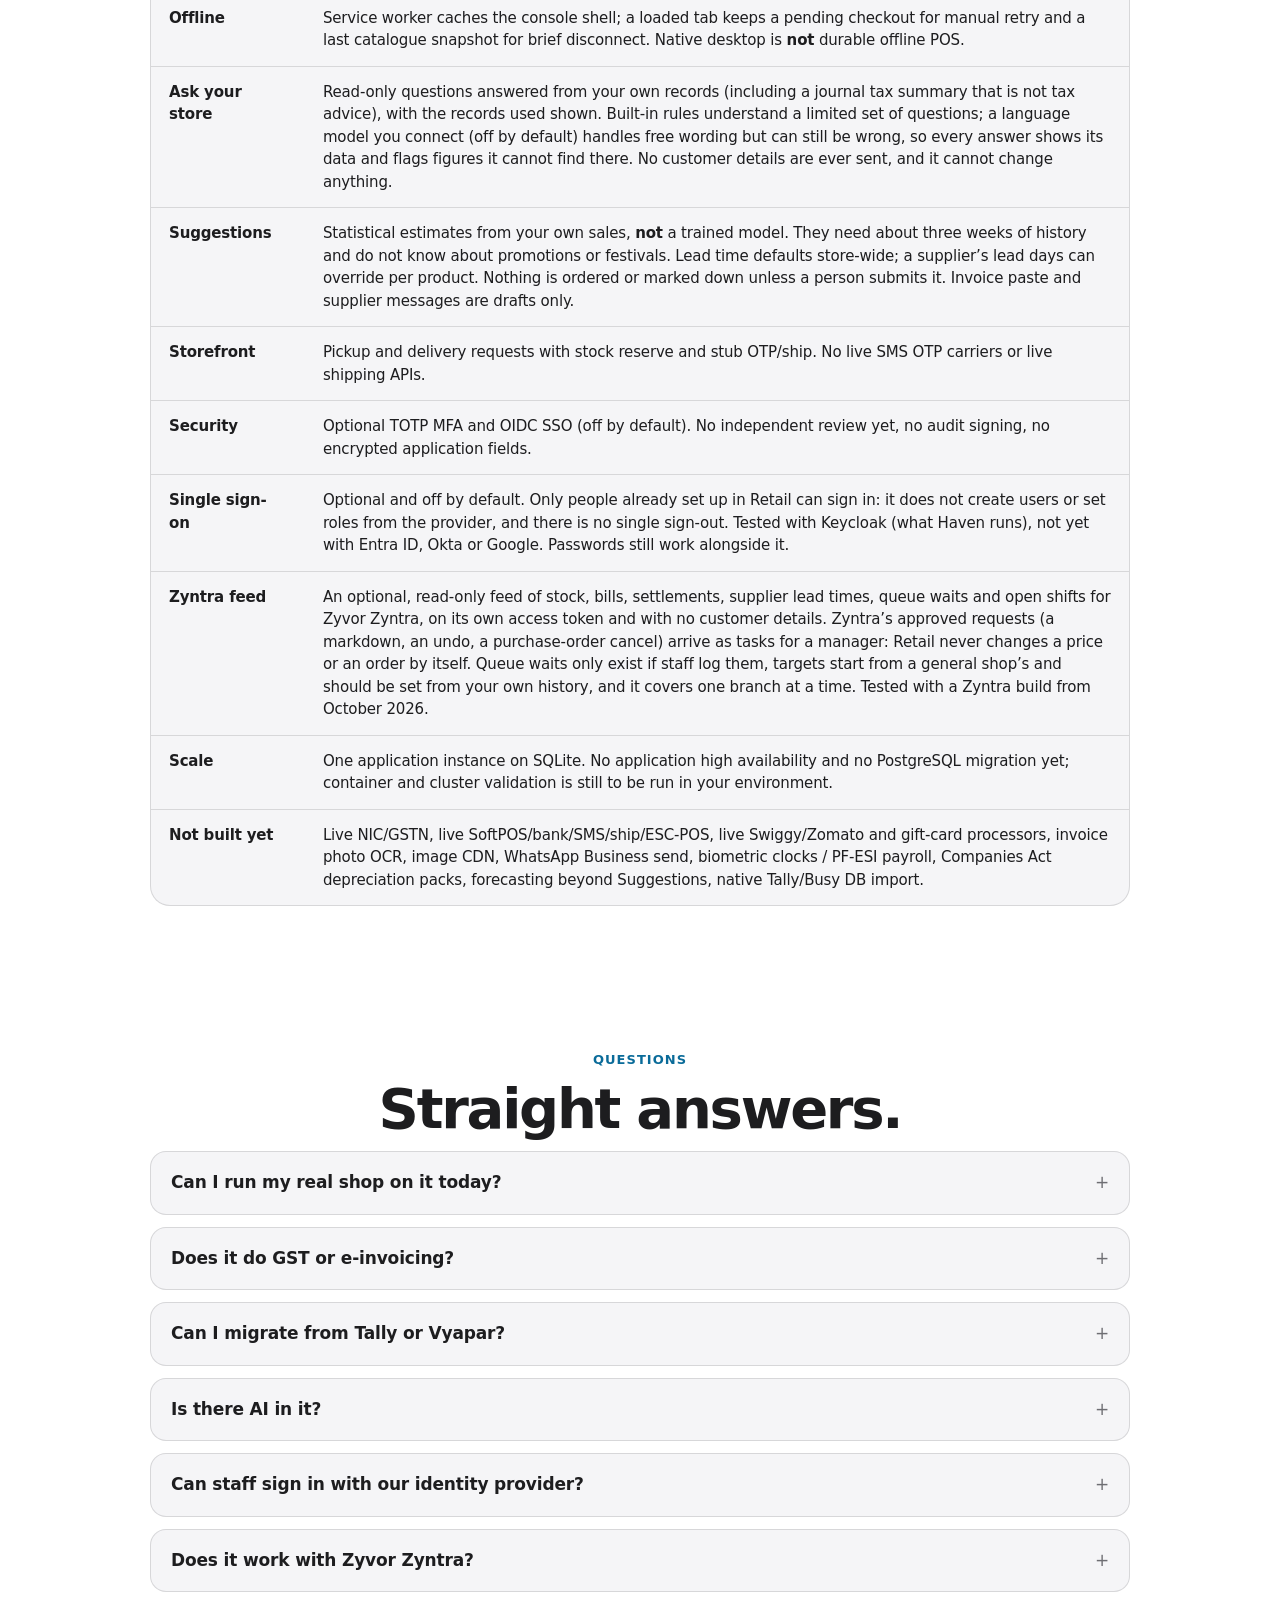
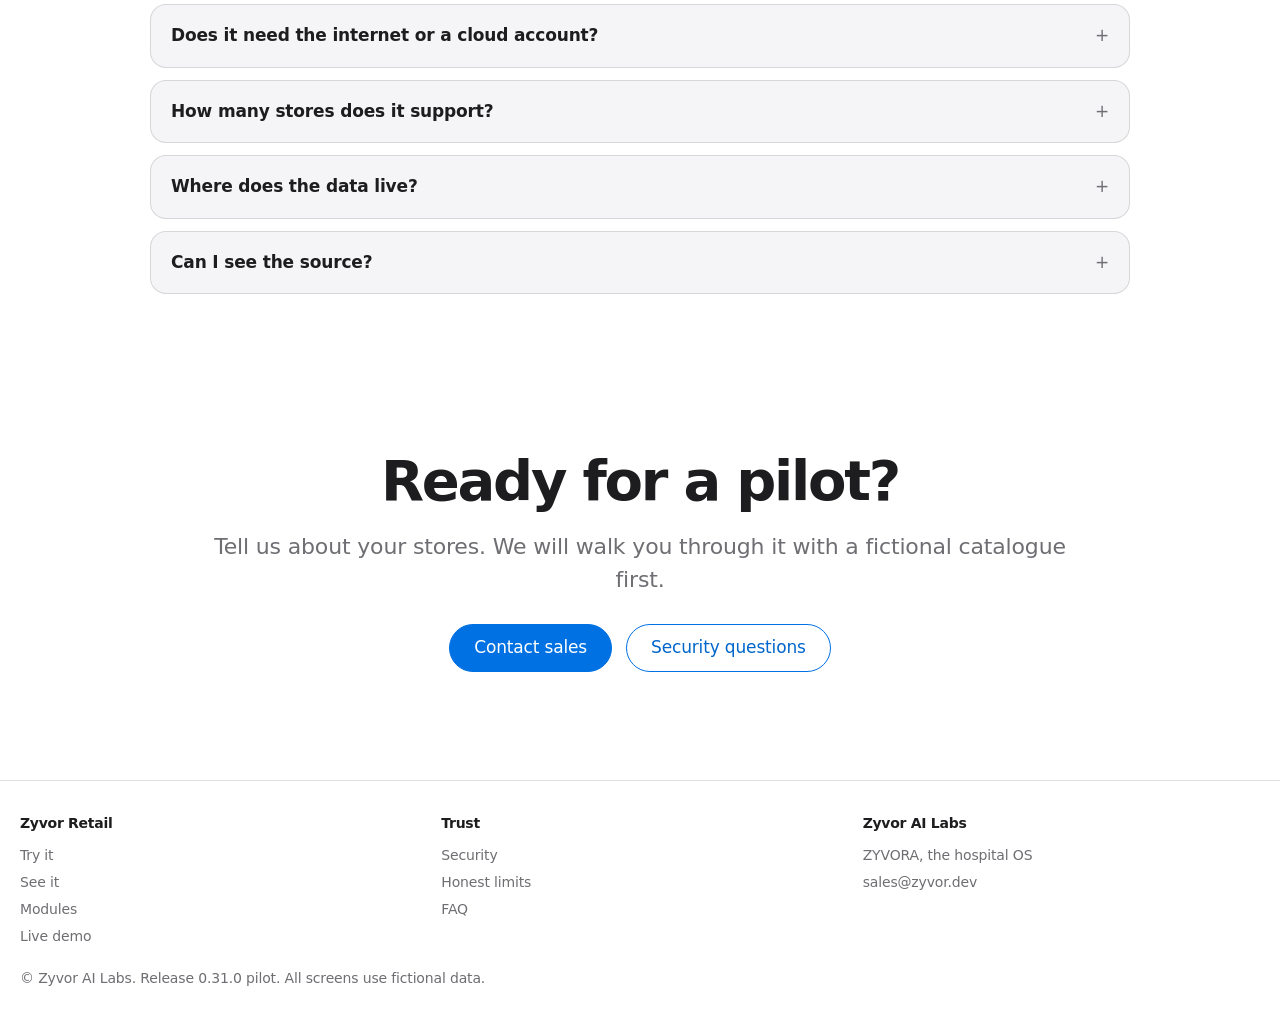
==== commit 6d9b3f64: "Worldwide prices: INR incl. GST in India, US dollars excl. tax elsewhere (#5) Co-authored-by: Susant" ====
--- a/index.html
+++ b/index.html
@@ -183,6 +183,7 @@
   <div class="cta"><a class="btn primary" href="try/">Open the guided trial</a><a class="btn" href="#demo">Would rather not install? Live demo</a></div>
   <pre class="cmd" tabindex="0"><code>curl -fsSL https://github.com/zyvorai/zyvor-retail-site/releases/latest/download/get.sh | sh -s -- up --demo</code></pre>
   <p class="small center">Windows PowerShell uses <code>get.ps1</code> instead — see <a href="try/">Try it</a>. Evaluators who need the private source can still <a href="mailto:sales@zyvor.dev?subject=Zyvor%20Retail%20pilot">ask sales for a ZIP</a>.</p>
+  <div class="center"><div class="card rv" style="max-width:640px;margin:1.5rem auto;text-align:left"><h3>Windows desktop installer</h3><p>Windows 10/11 x64 installer (.exe), unsigned. Needs a 30-day trial key from <a href="mailto:sales@zyvor.dev?subject=Zyvor%20Retail%20Windows%2030-day%20trial%20key">sales@zyvor.dev</a>; the app verifies the key, not the installer.</p><p><a class="btn" href="https://github.com/zyvorai/zyvor-retail-site/releases">Releases page</a></p><p class="small">The installer is built by CI and is being published to the Releases page; until it appears there, email sales@zyvor.dev. Its SHA-256 is published beside it as a <code>.sha256</code> file.</p><p class="small">Unsigned build: Windows SmartScreen may show an unknown-publisher warning; choose More info, then Run anyway. A signed build is coming.</p></div></div>
 </section>
 
 <section id="pricing">
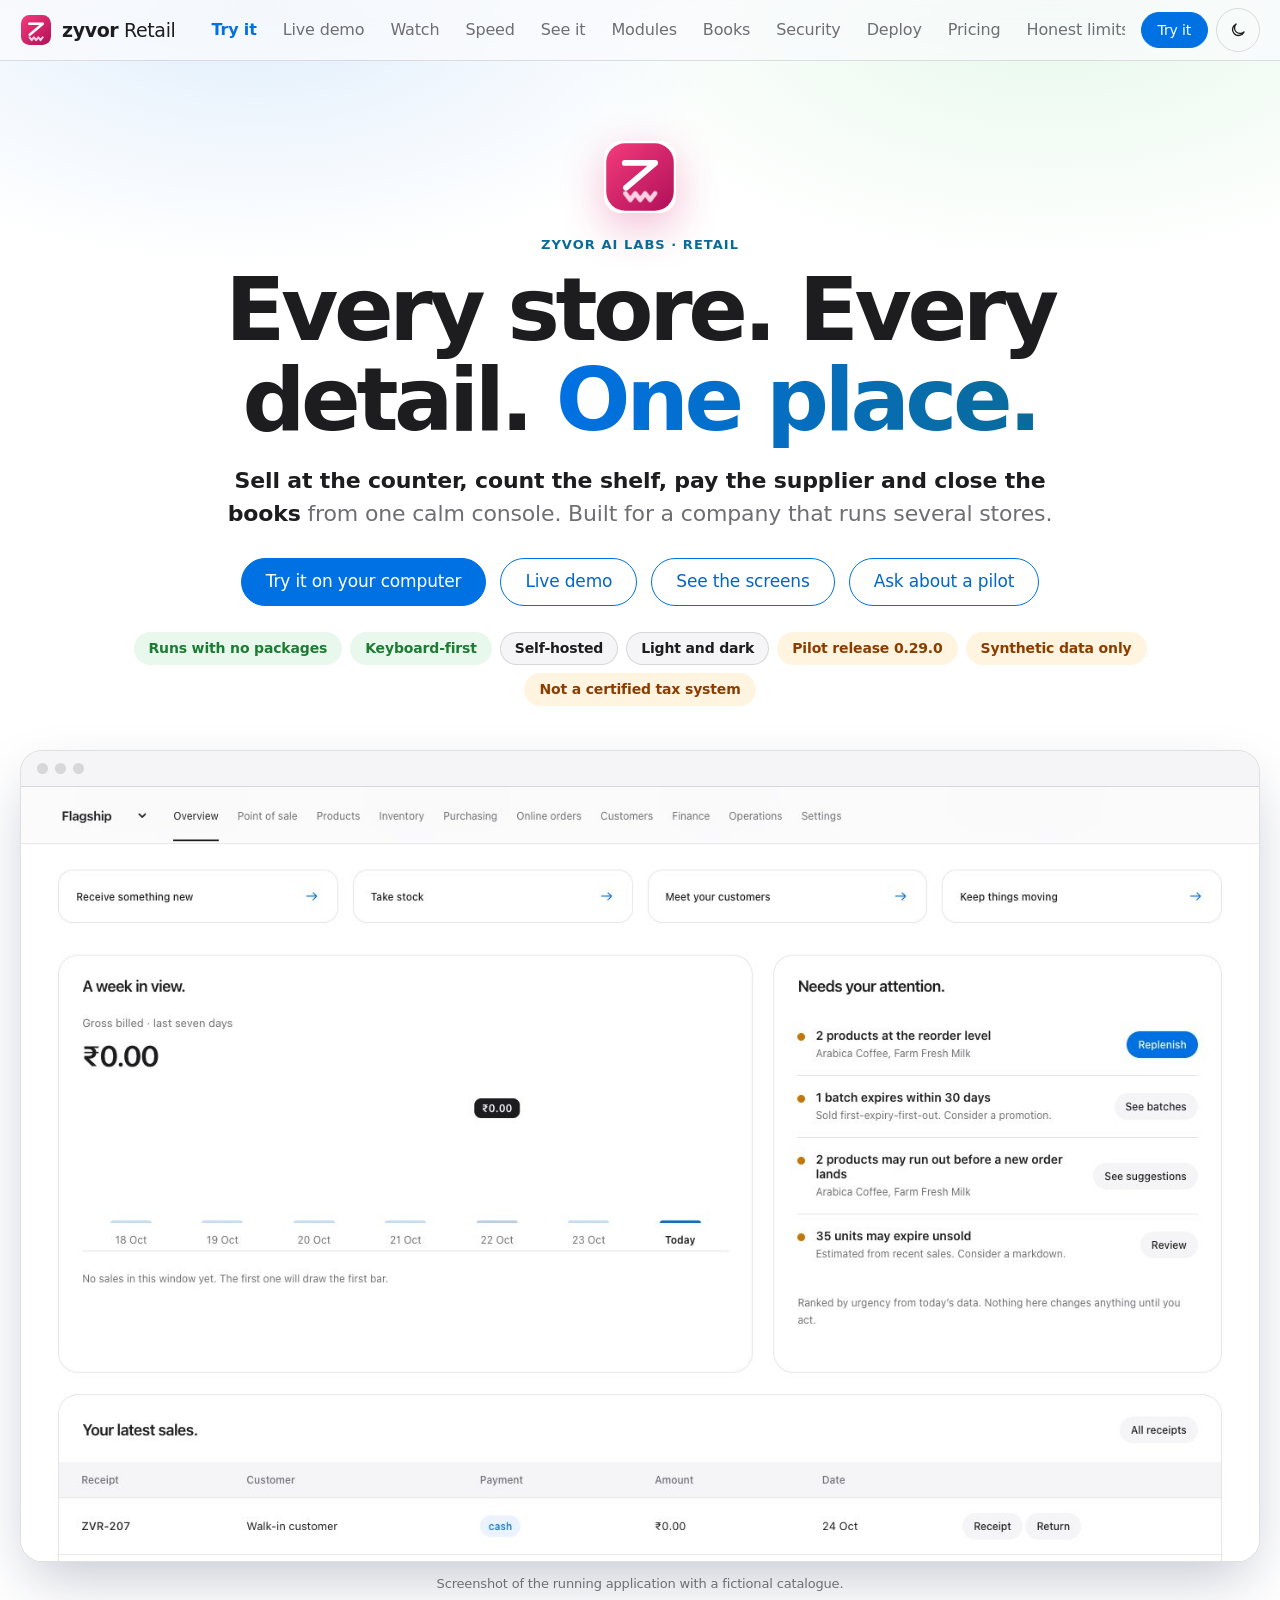
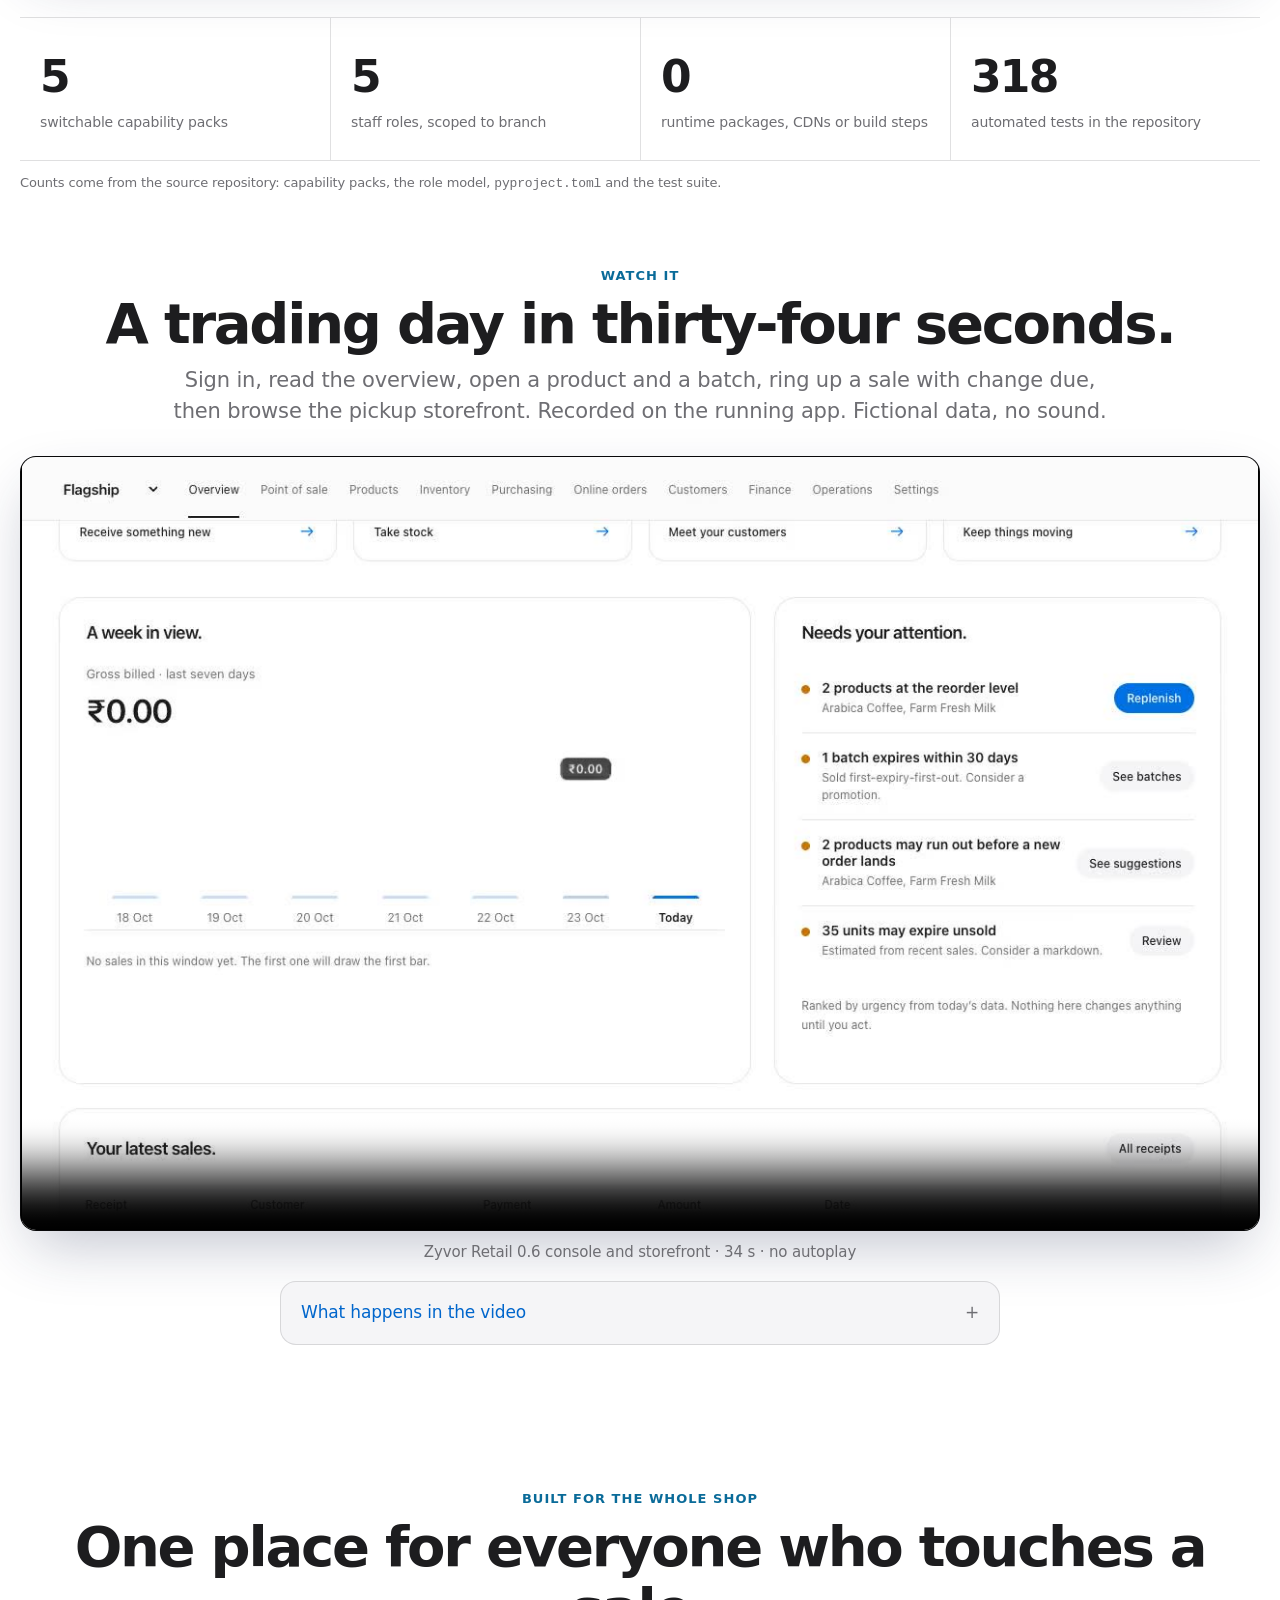
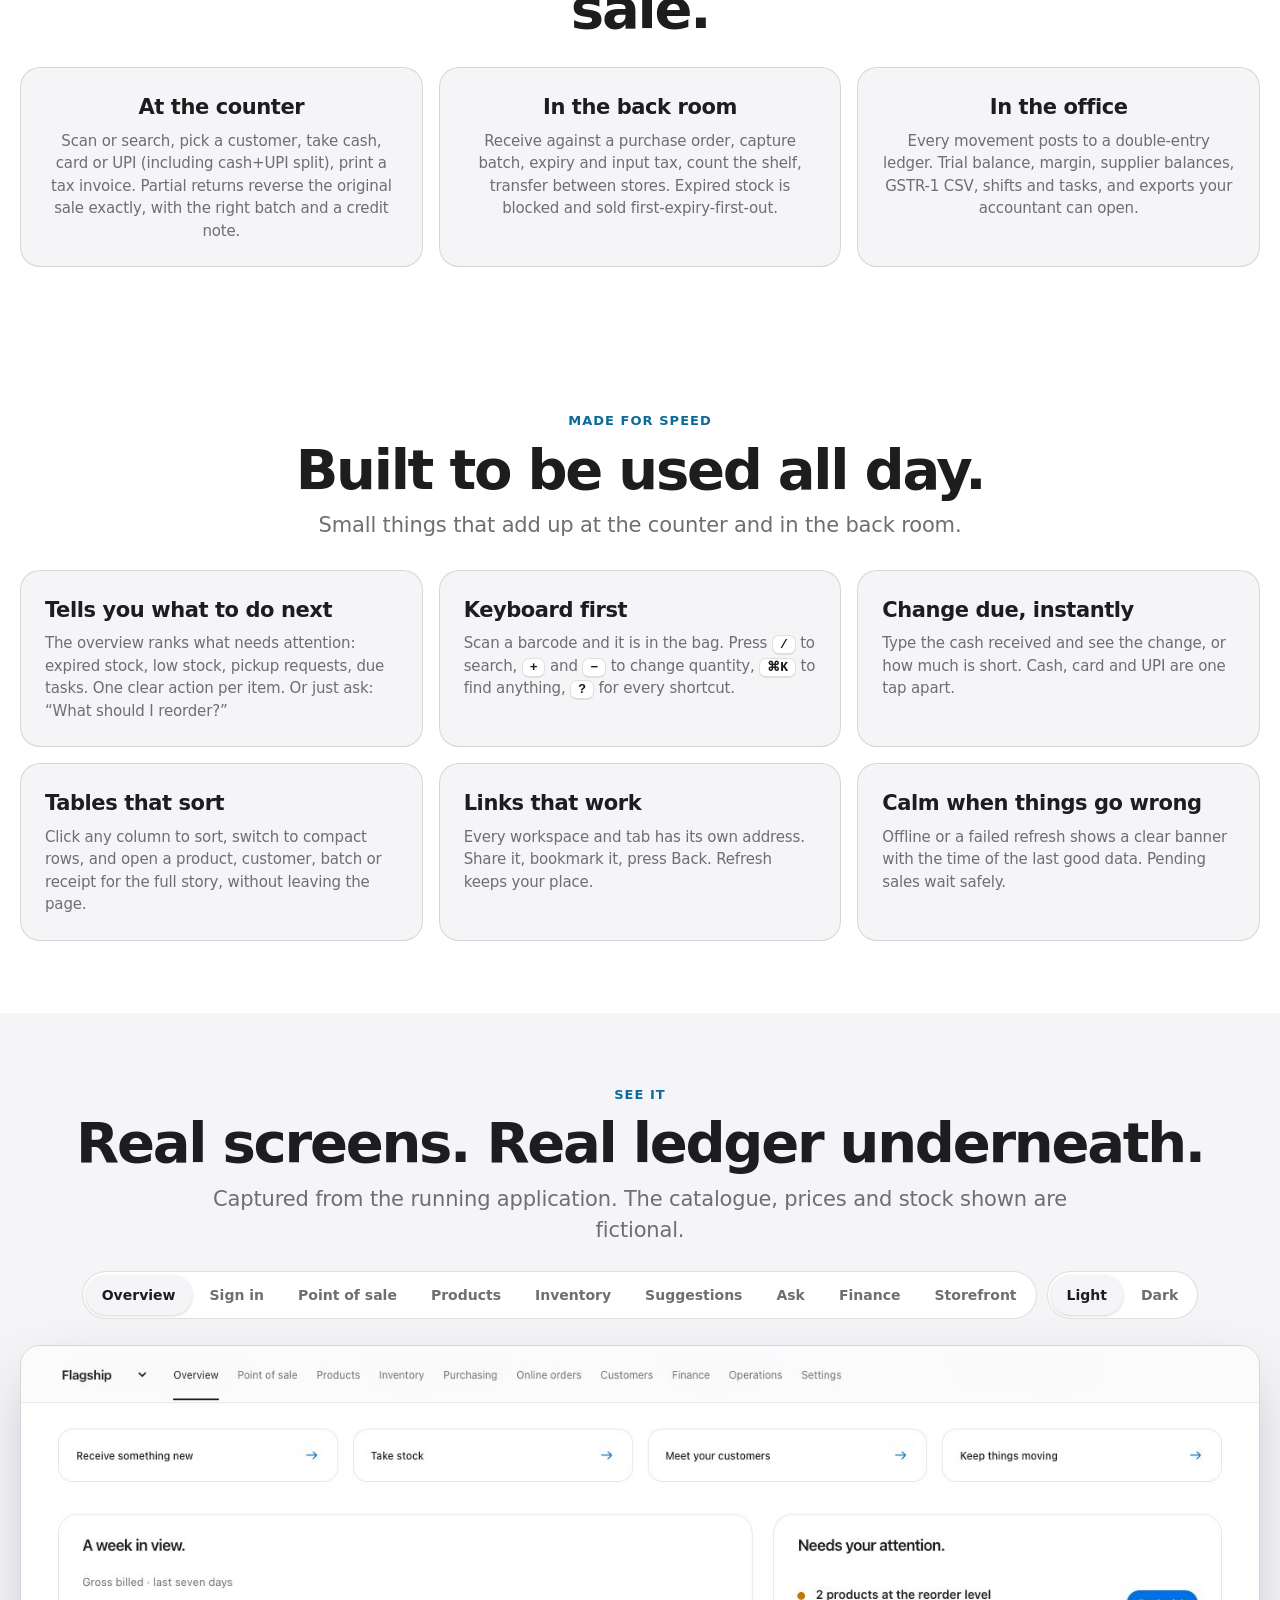
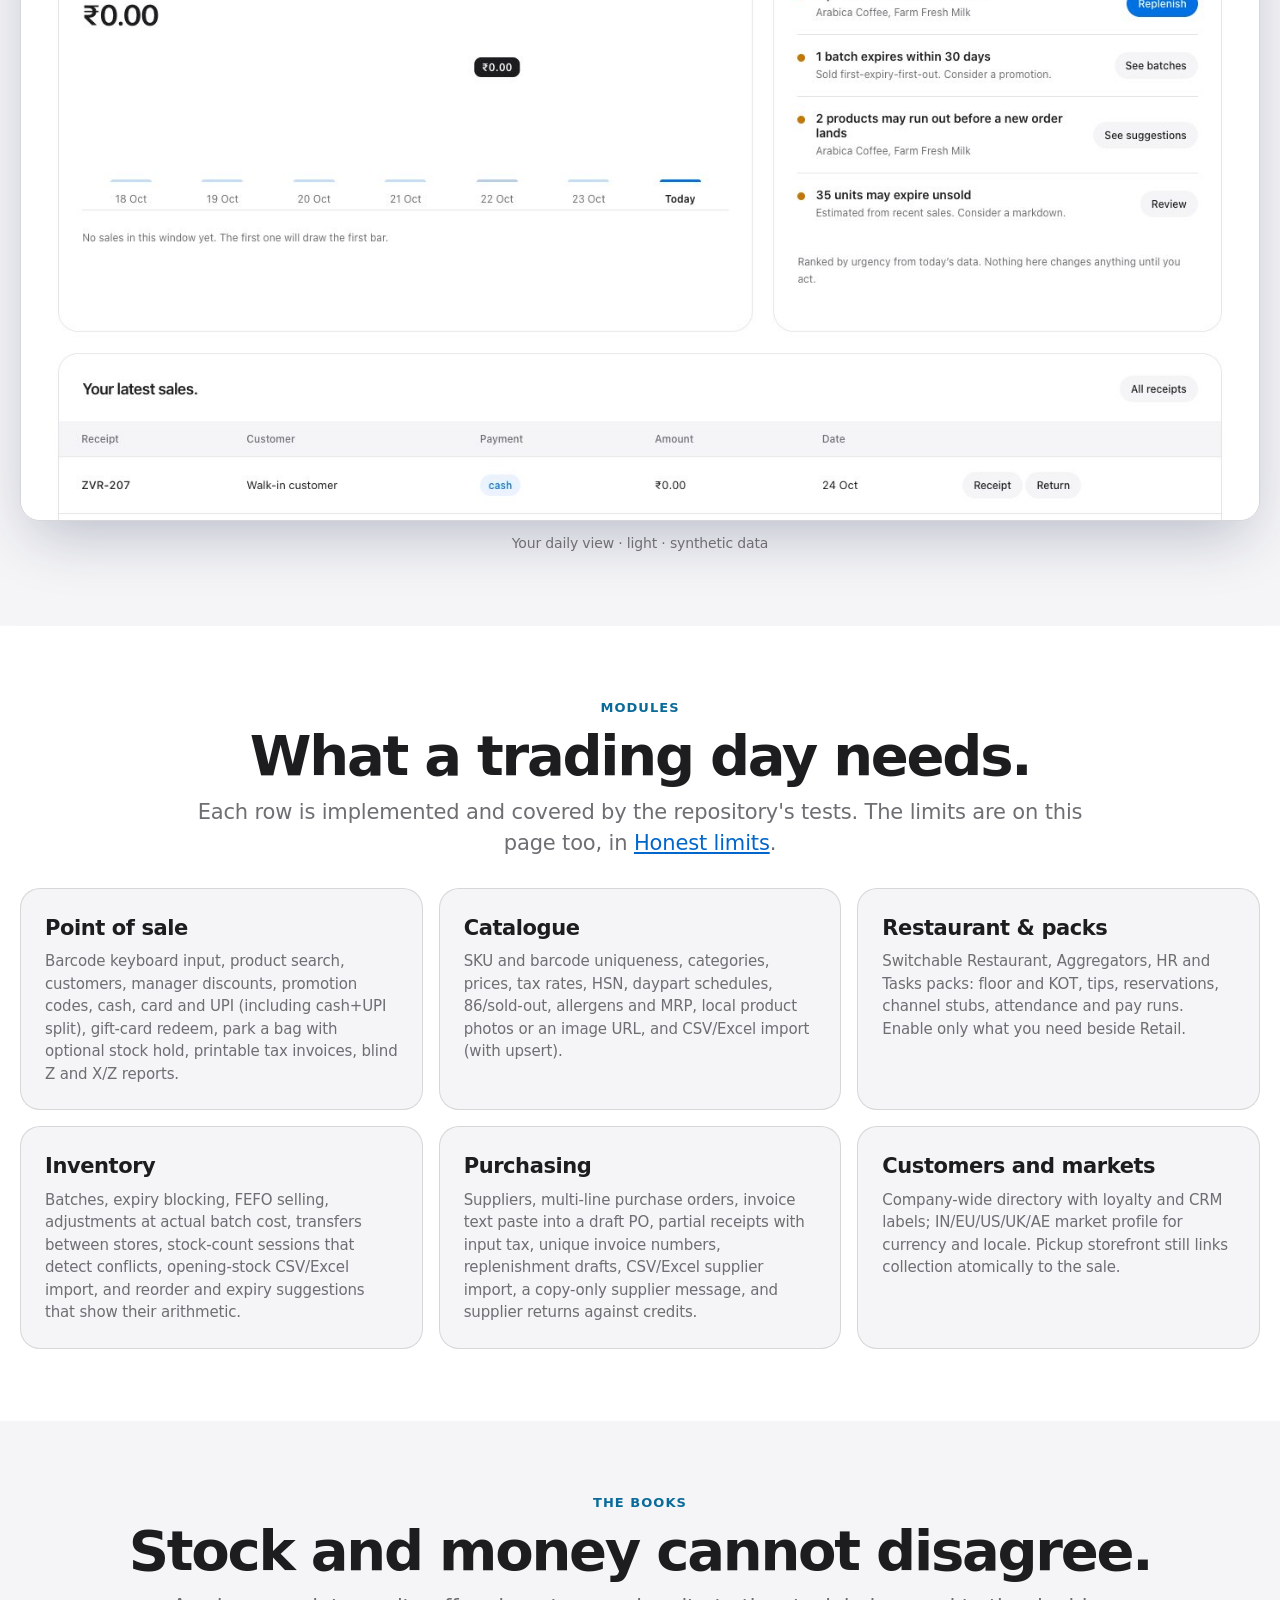
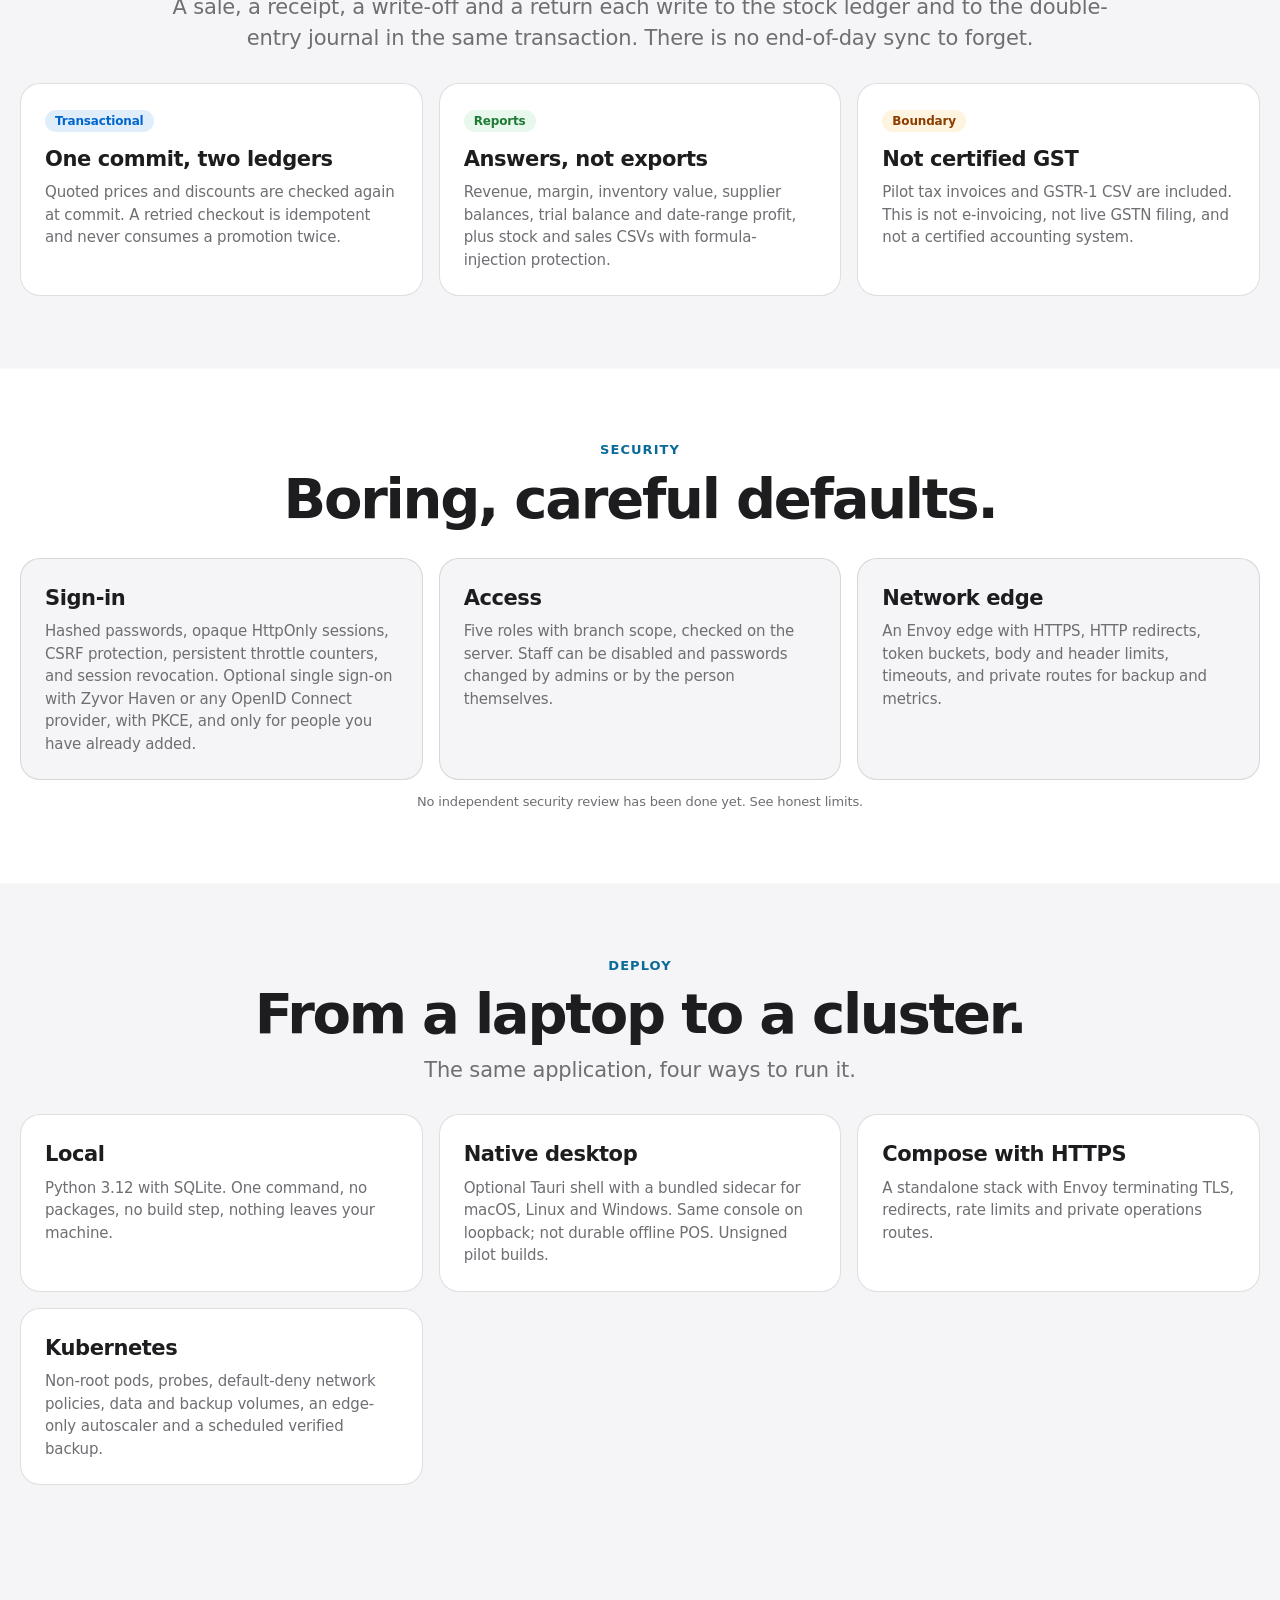
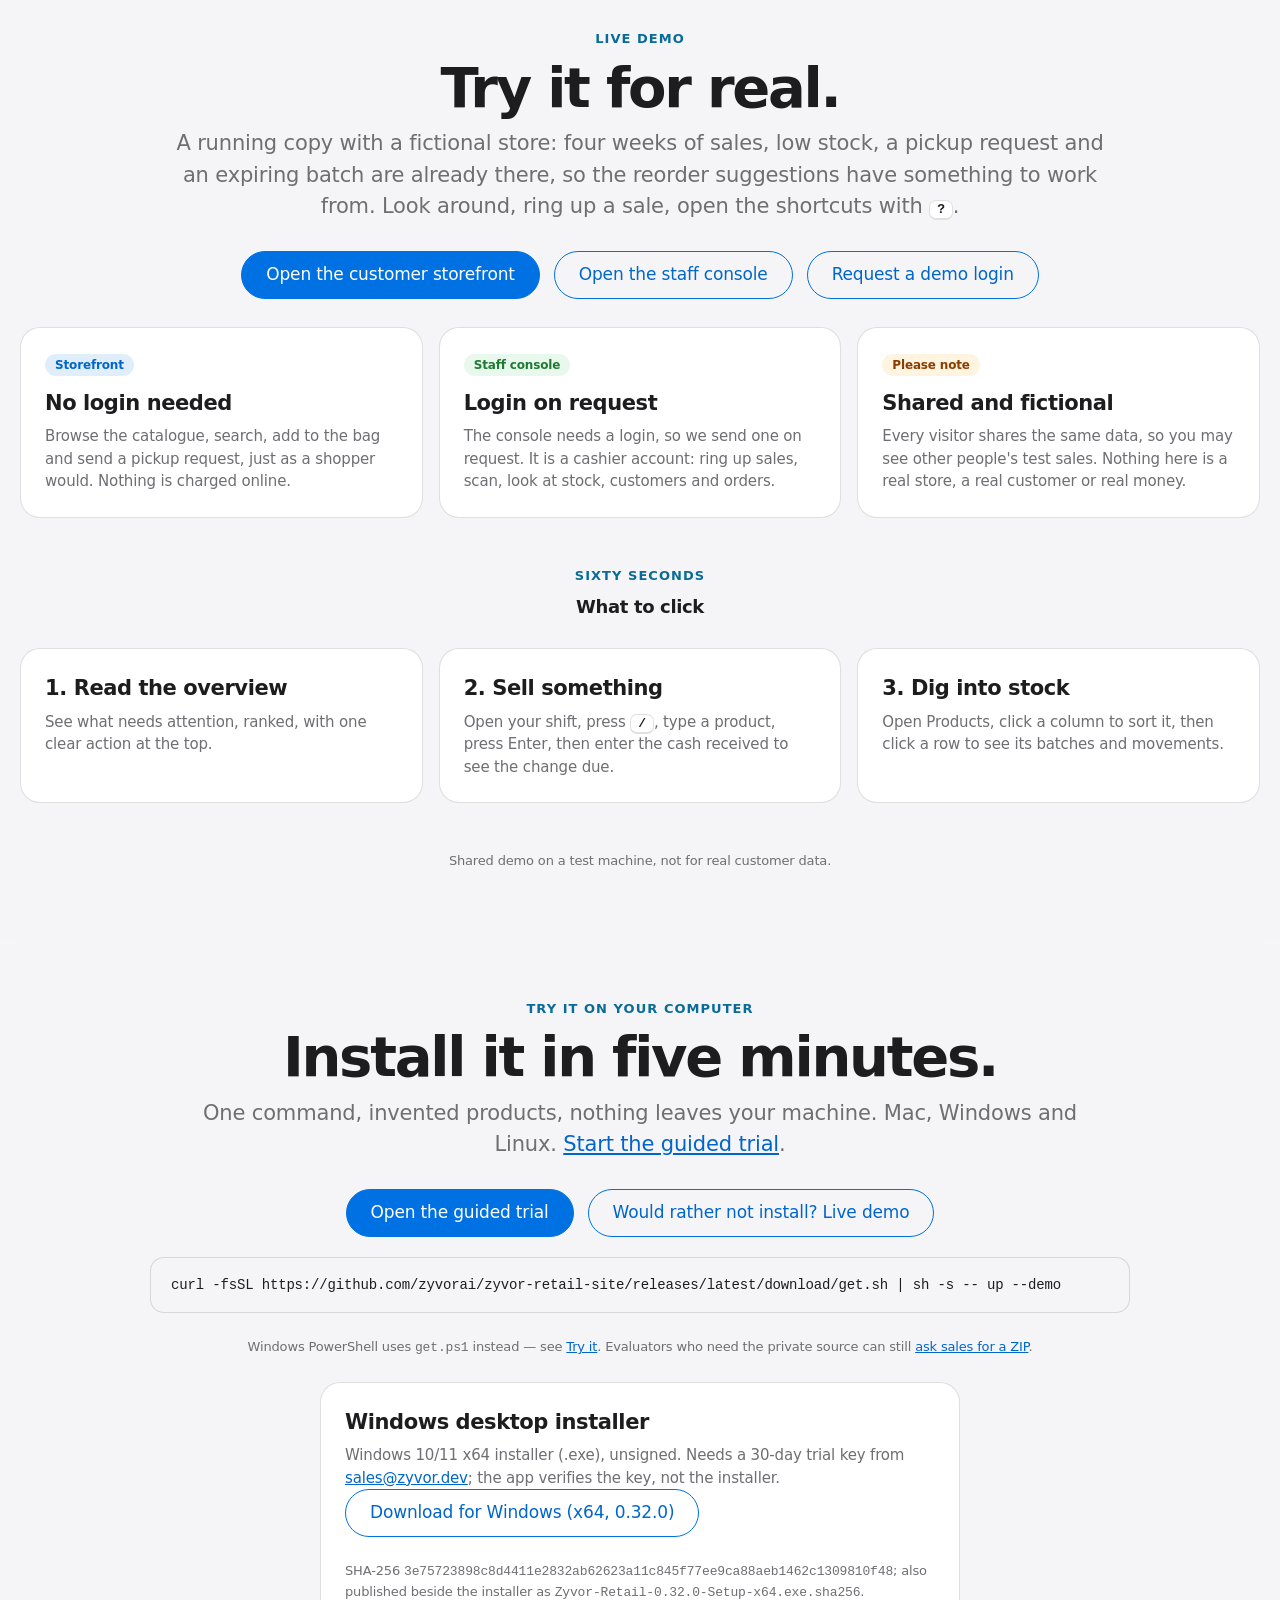
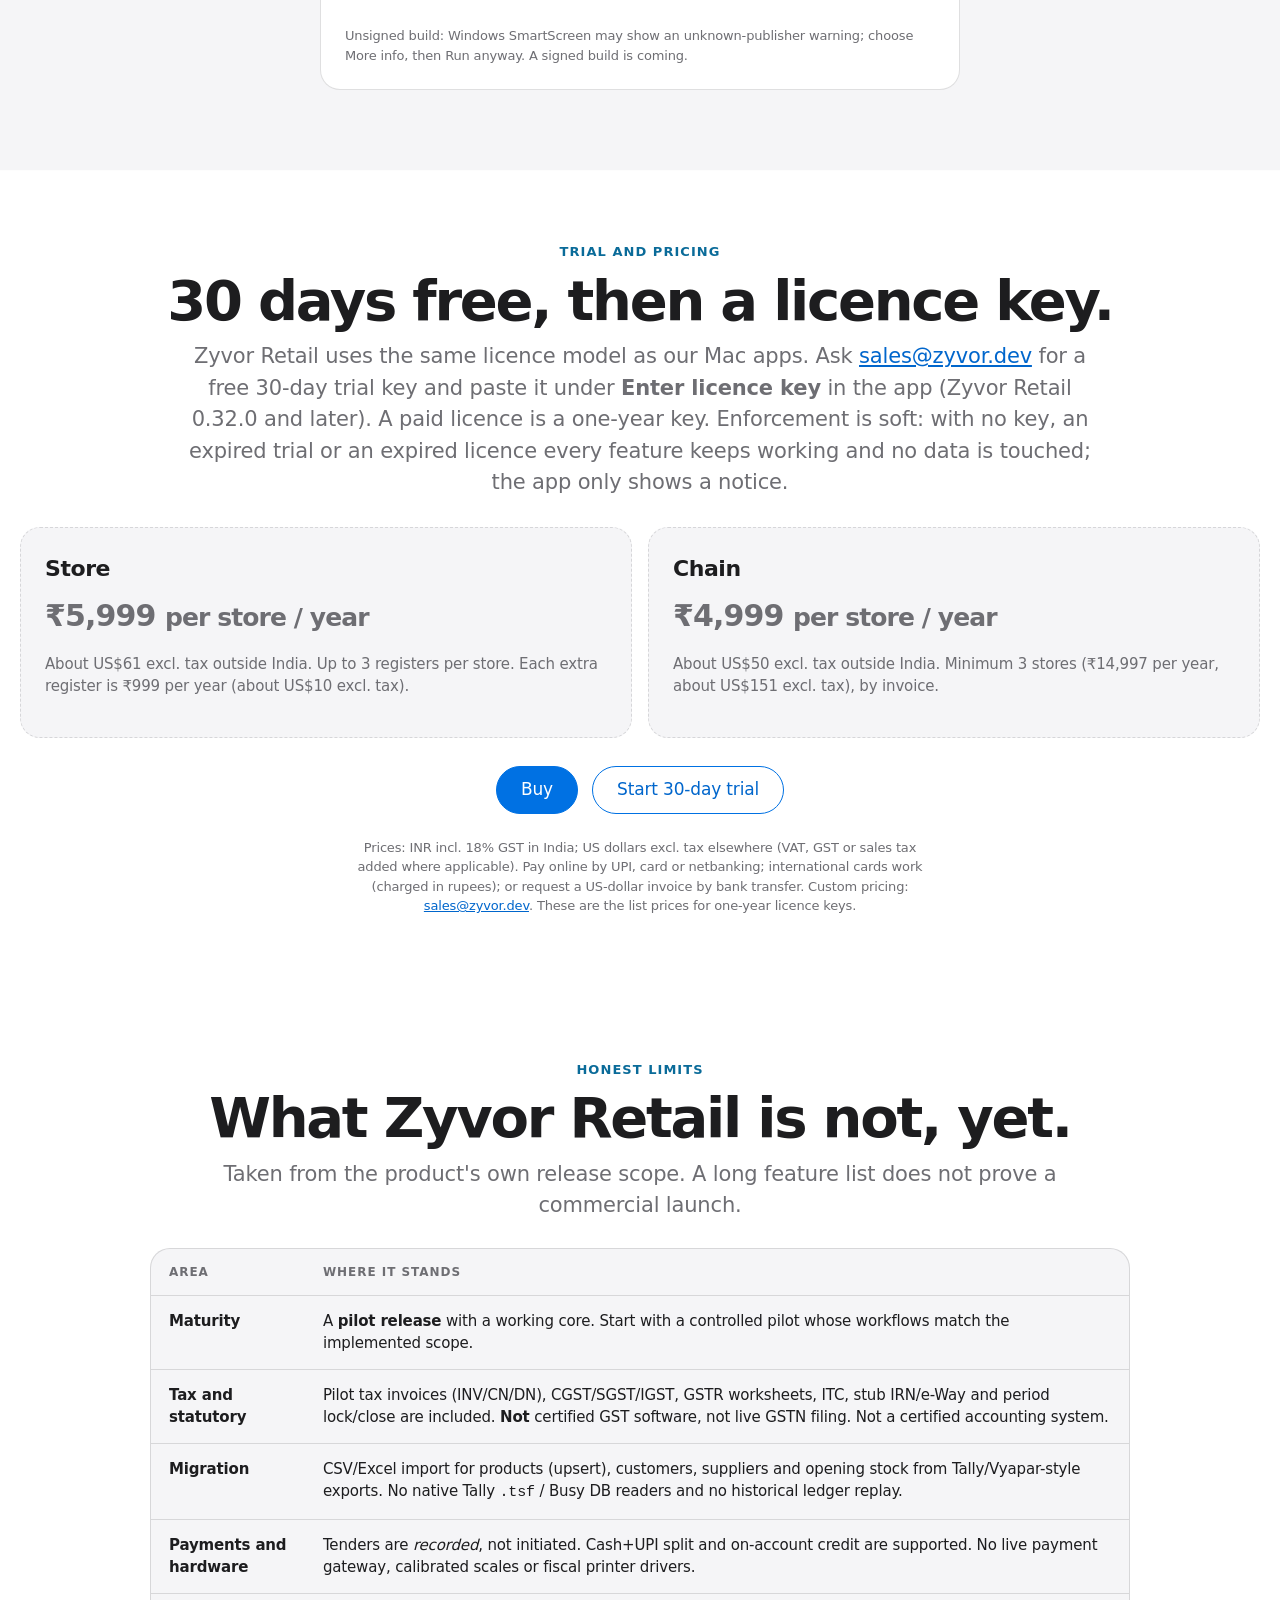
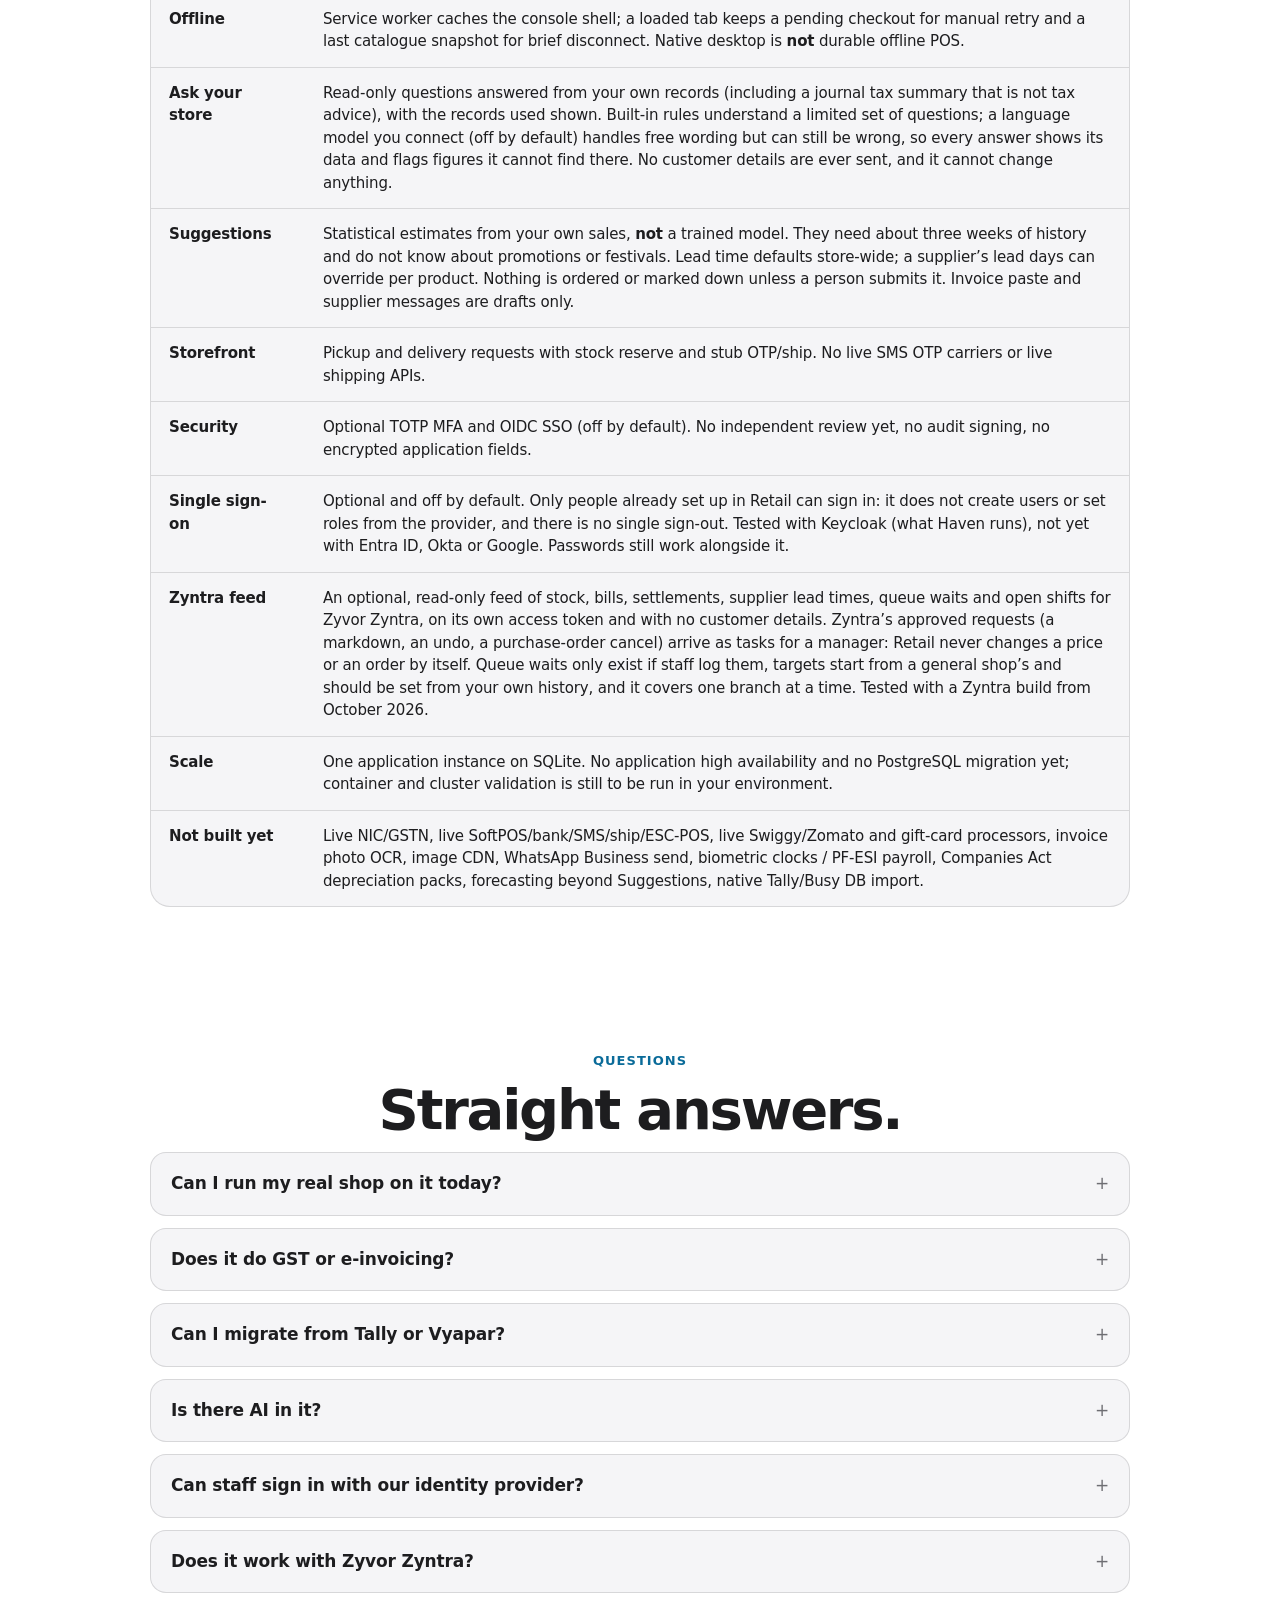
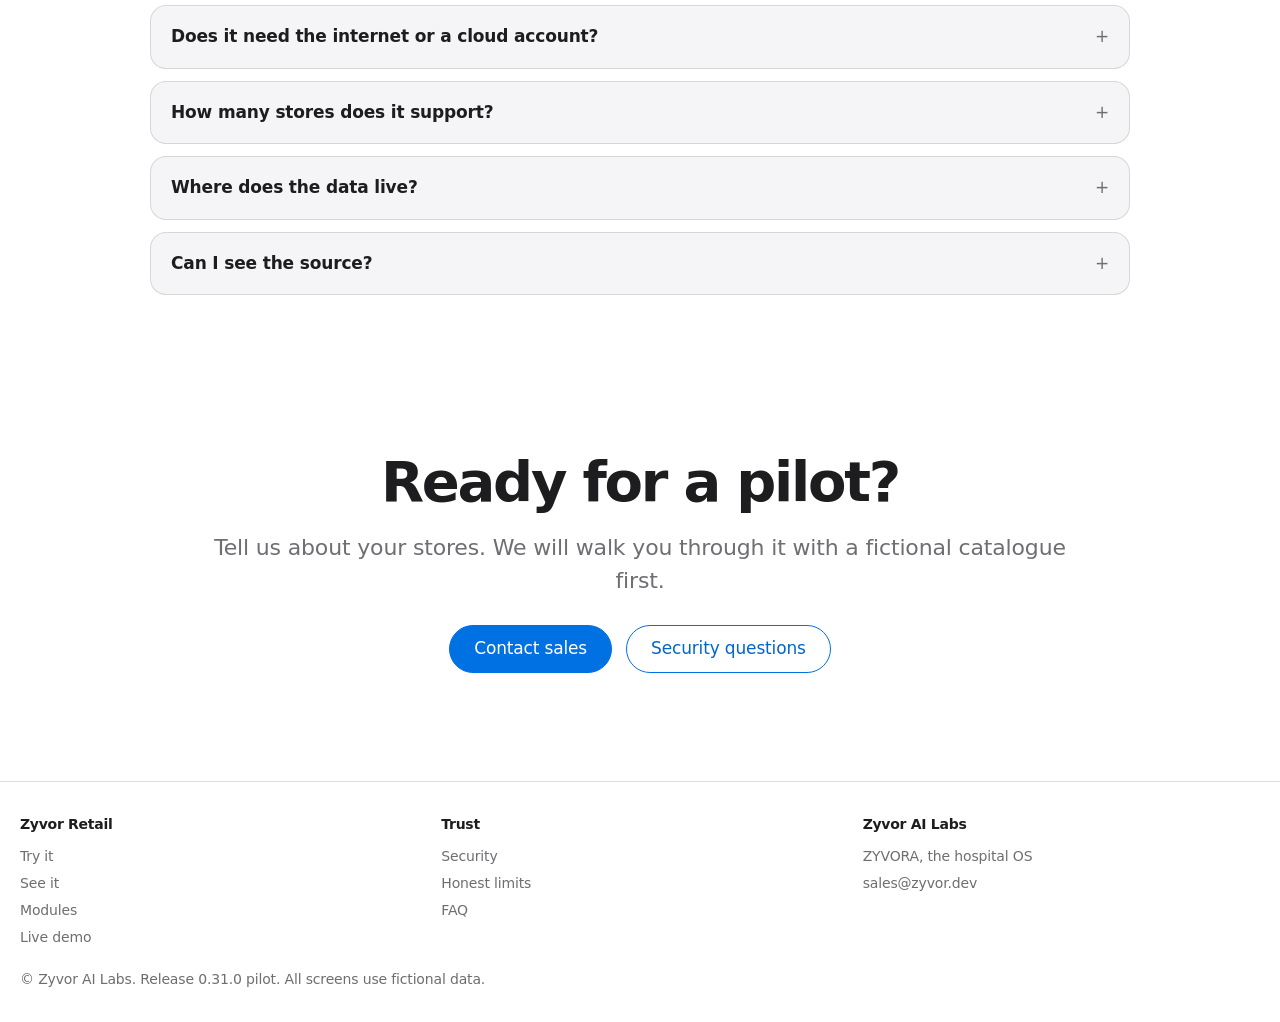
==== commit 3d3bf1cd: "Link Windows download card directly to the release asset with SHA-256 Co-Authored-By: Claude Sonnet " ====
--- a/index.html
+++ b/index.html
@@ -183,7 +183,7 @@
   <div class="cta"><a class="btn primary" href="try/">Open the guided trial</a><a class="btn" href="#demo">Would rather not install? Live demo</a></div>
   <pre class="cmd" tabindex="0"><code>curl -fsSL https://github.com/zyvorai/zyvor-retail-site/releases/latest/download/get.sh | sh -s -- up --demo</code></pre>
   <p class="small center">Windows PowerShell uses <code>get.ps1</code> instead — see <a href="try/">Try it</a>. Evaluators who need the private source can still <a href="mailto:sales@zyvor.dev?subject=Zyvor%20Retail%20pilot">ask sales for a ZIP</a>.</p>
-  <div class="center"><div class="card rv" style="max-width:640px;margin:1.5rem auto;text-align:left"><h3>Windows desktop installer</h3><p>Windows 10/11 x64 installer (.exe), unsigned. Needs a 30-day trial key from <a href="mailto:sales@zyvor.dev?subject=Zyvor%20Retail%20Windows%2030-day%20trial%20key">sales@zyvor.dev</a>; the app verifies the key, not the installer.</p><p><a class="btn" href="https://github.com/zyvorai/zyvor-retail-site/releases">Releases page</a></p><p class="small">The installer is built by CI and is being published to the Releases page; until it appears there, email sales@zyvor.dev. Its SHA-256 is published beside it as a <code>.sha256</code> file.</p><p class="small">Unsigned build: Windows SmartScreen may show an unknown-publisher warning; choose More info, then Run anyway. A signed build is coming.</p></div></div>
+  <div class="center"><div class="card rv" style="max-width:640px;margin:1.5rem auto;text-align:left"><h3>Windows desktop installer</h3><p>Windows 10/11 x64 installer (.exe), unsigned. Needs a 30-day trial key from <a href="mailto:sales@zyvor.dev?subject=Zyvor%20Retail%20Windows%2030-day%20trial%20key">sales@zyvor.dev</a>; the app verifies the key, not the installer.</p><p><a class="btn" href="https://github.com/zyvorai/zyvor-retail-site/releases/download/v0.32.0-windows/Zyvor-Retail-0.32.0-Setup-x64.exe">Download for Windows (x64, 0.32.0)</a></p><p class="small">SHA-256 <code>3e75723898c8d4411e2832ab62623a11c845f77ee9ca88aeb1462c1309810f48</code>; also published beside the installer as <code>Zyvor-Retail-0.32.0-Setup-x64.exe.sha256</code>.</p><p class="small">Unsigned build: Windows SmartScreen may show an unknown-publisher warning; choose More info, then Run anyway. A signed build is coming.</p></div></div>
 </section>
 
 <section id="pricing">
